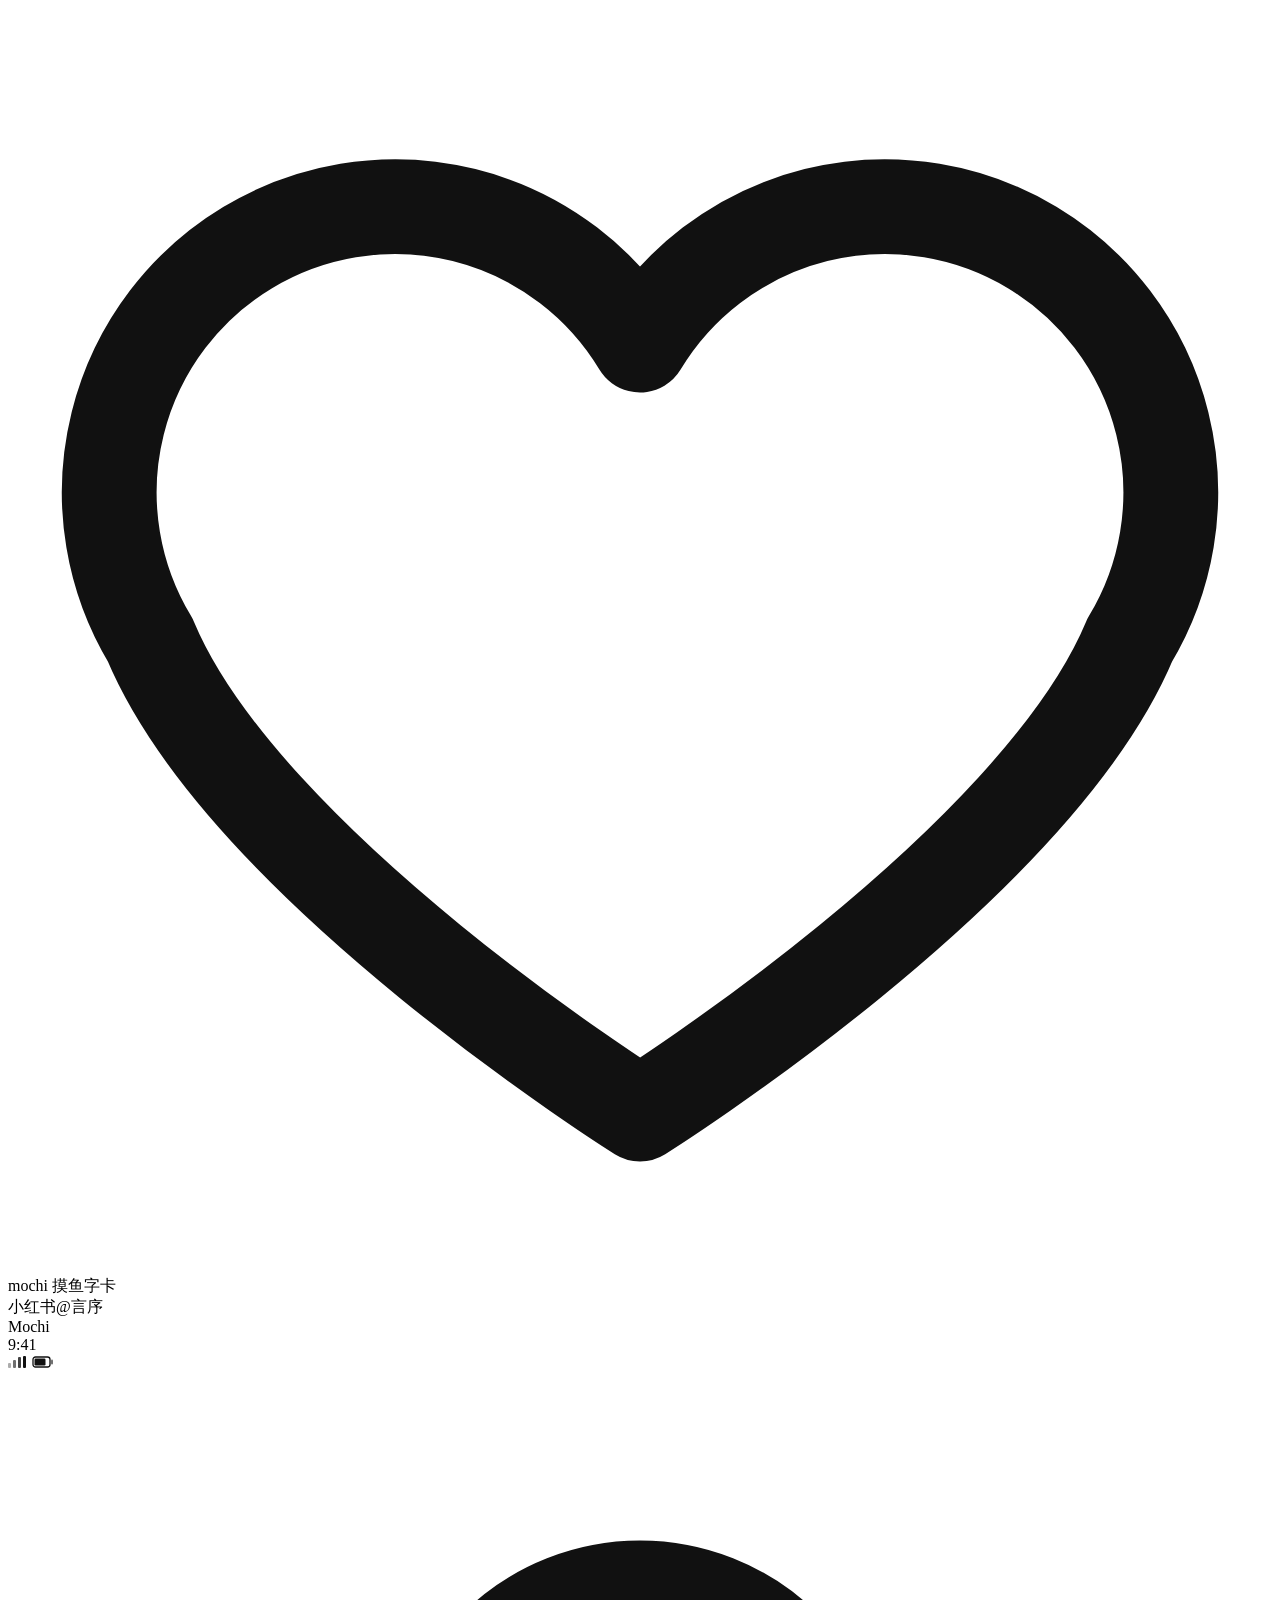
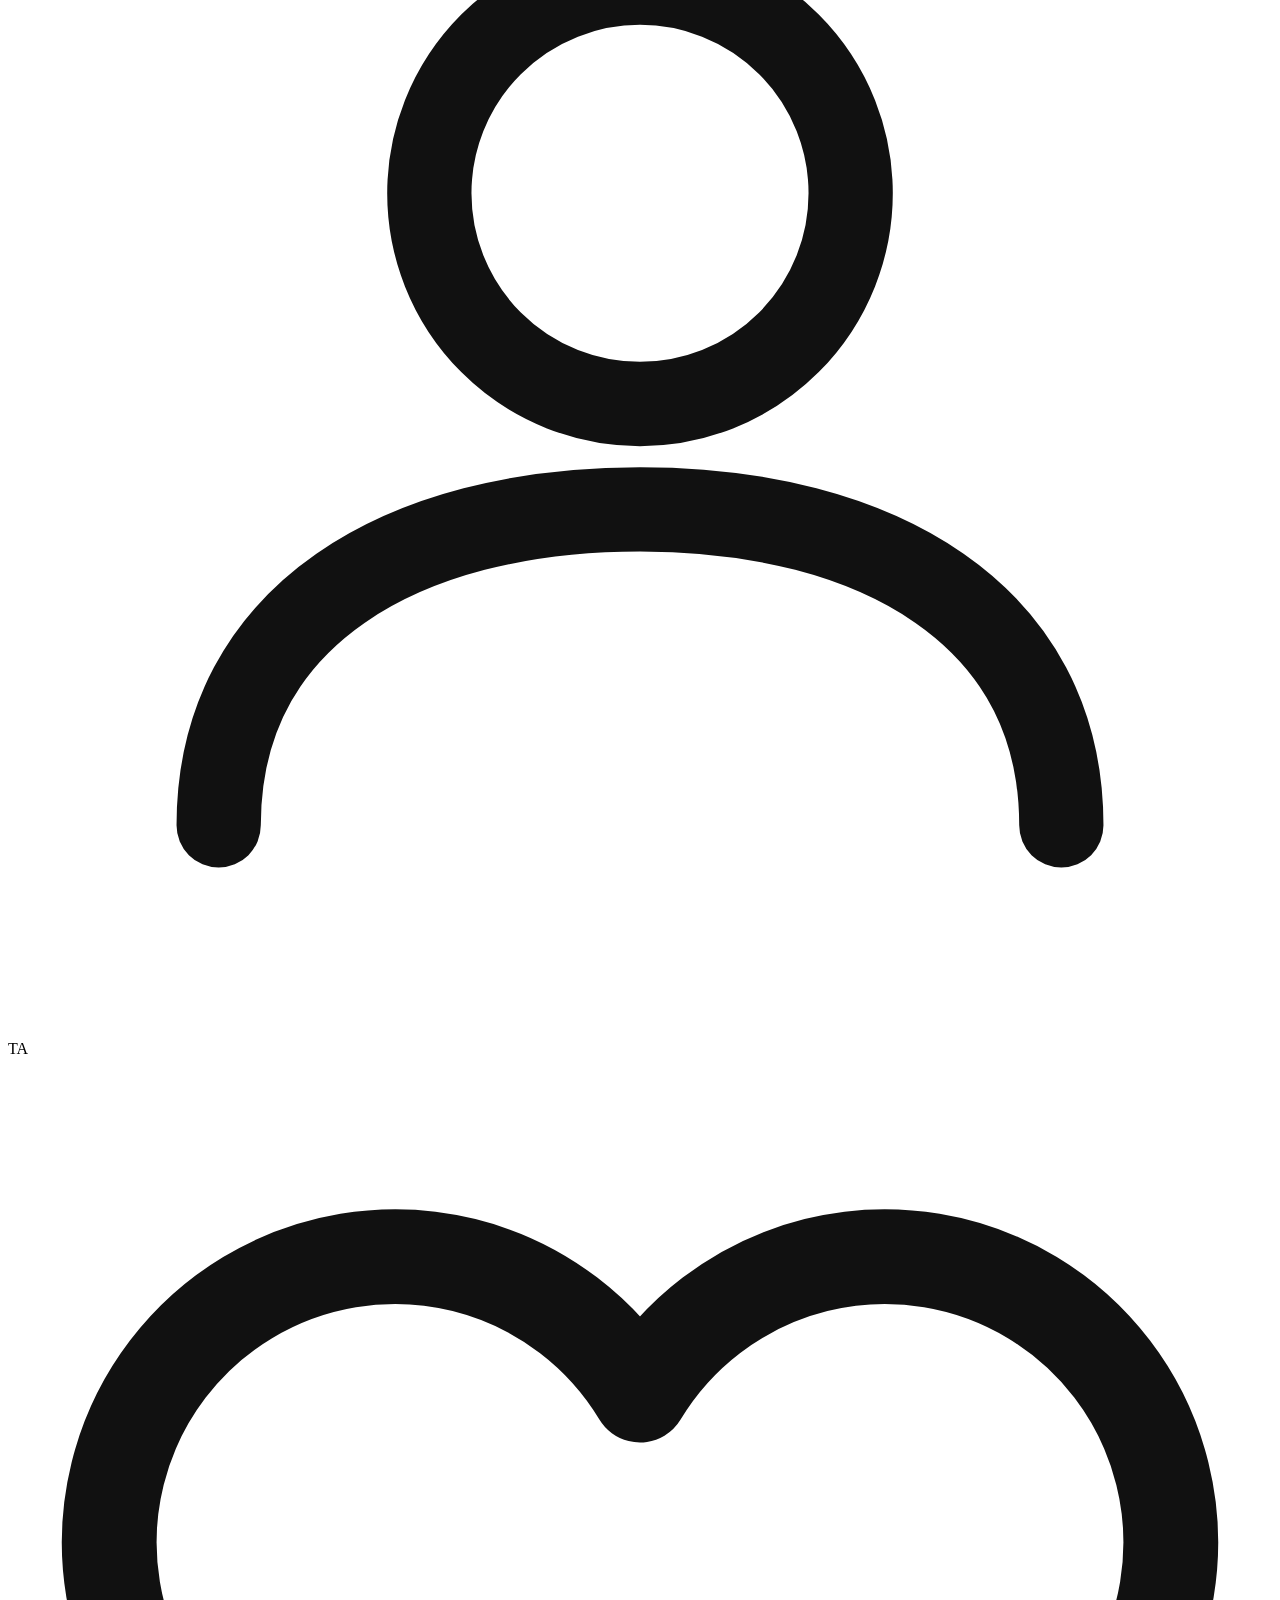
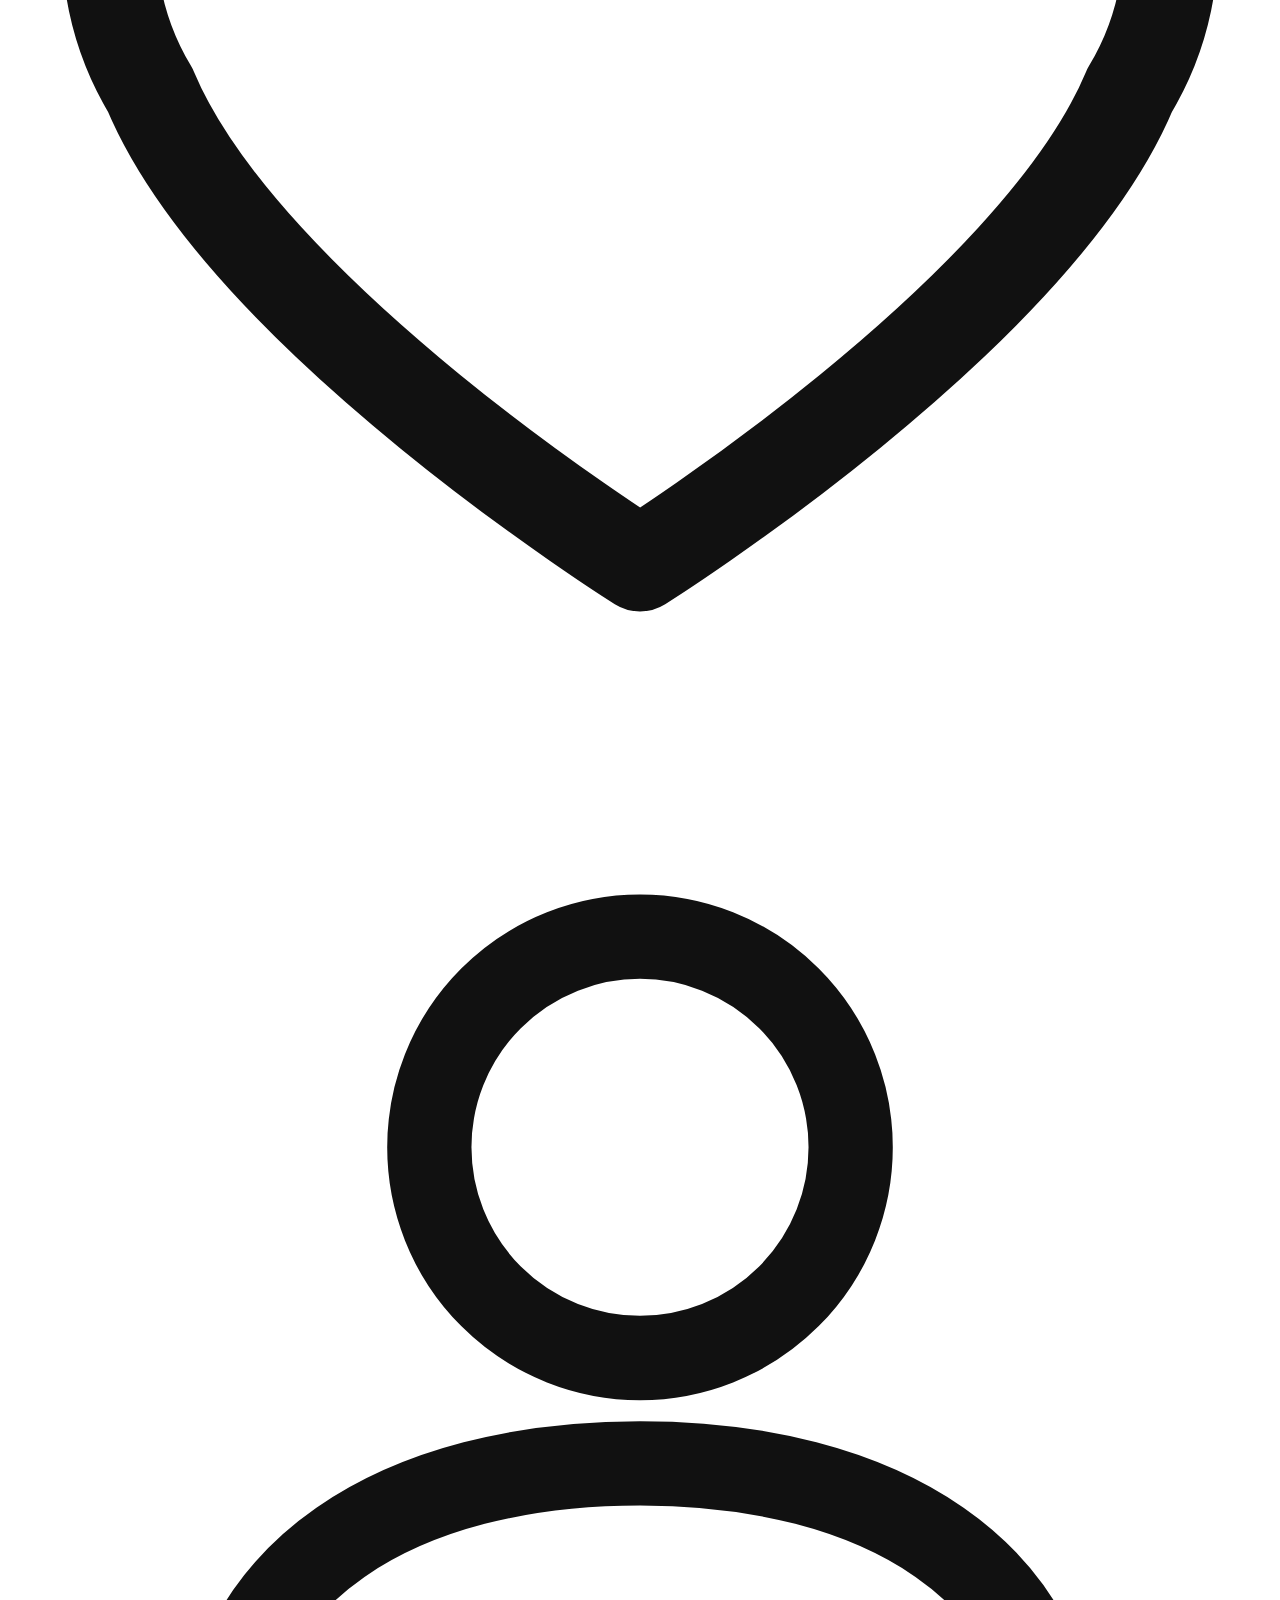
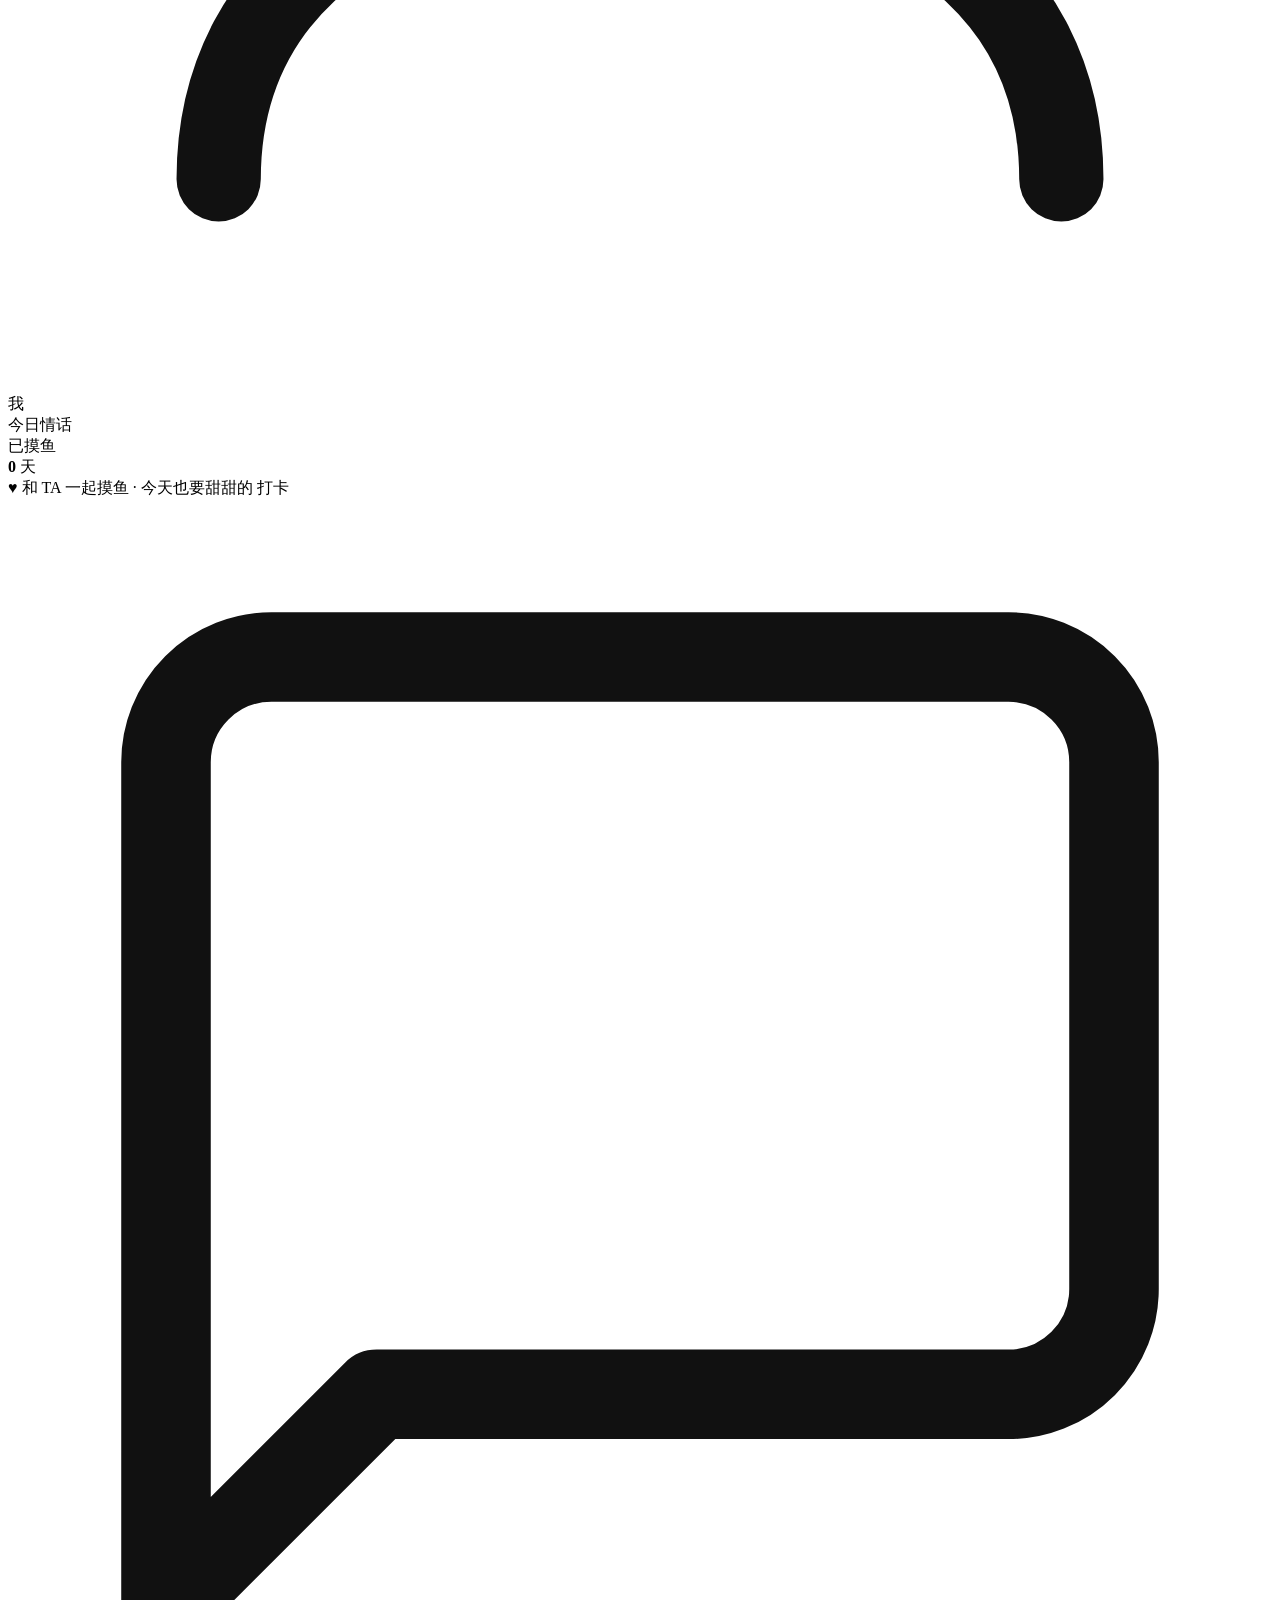
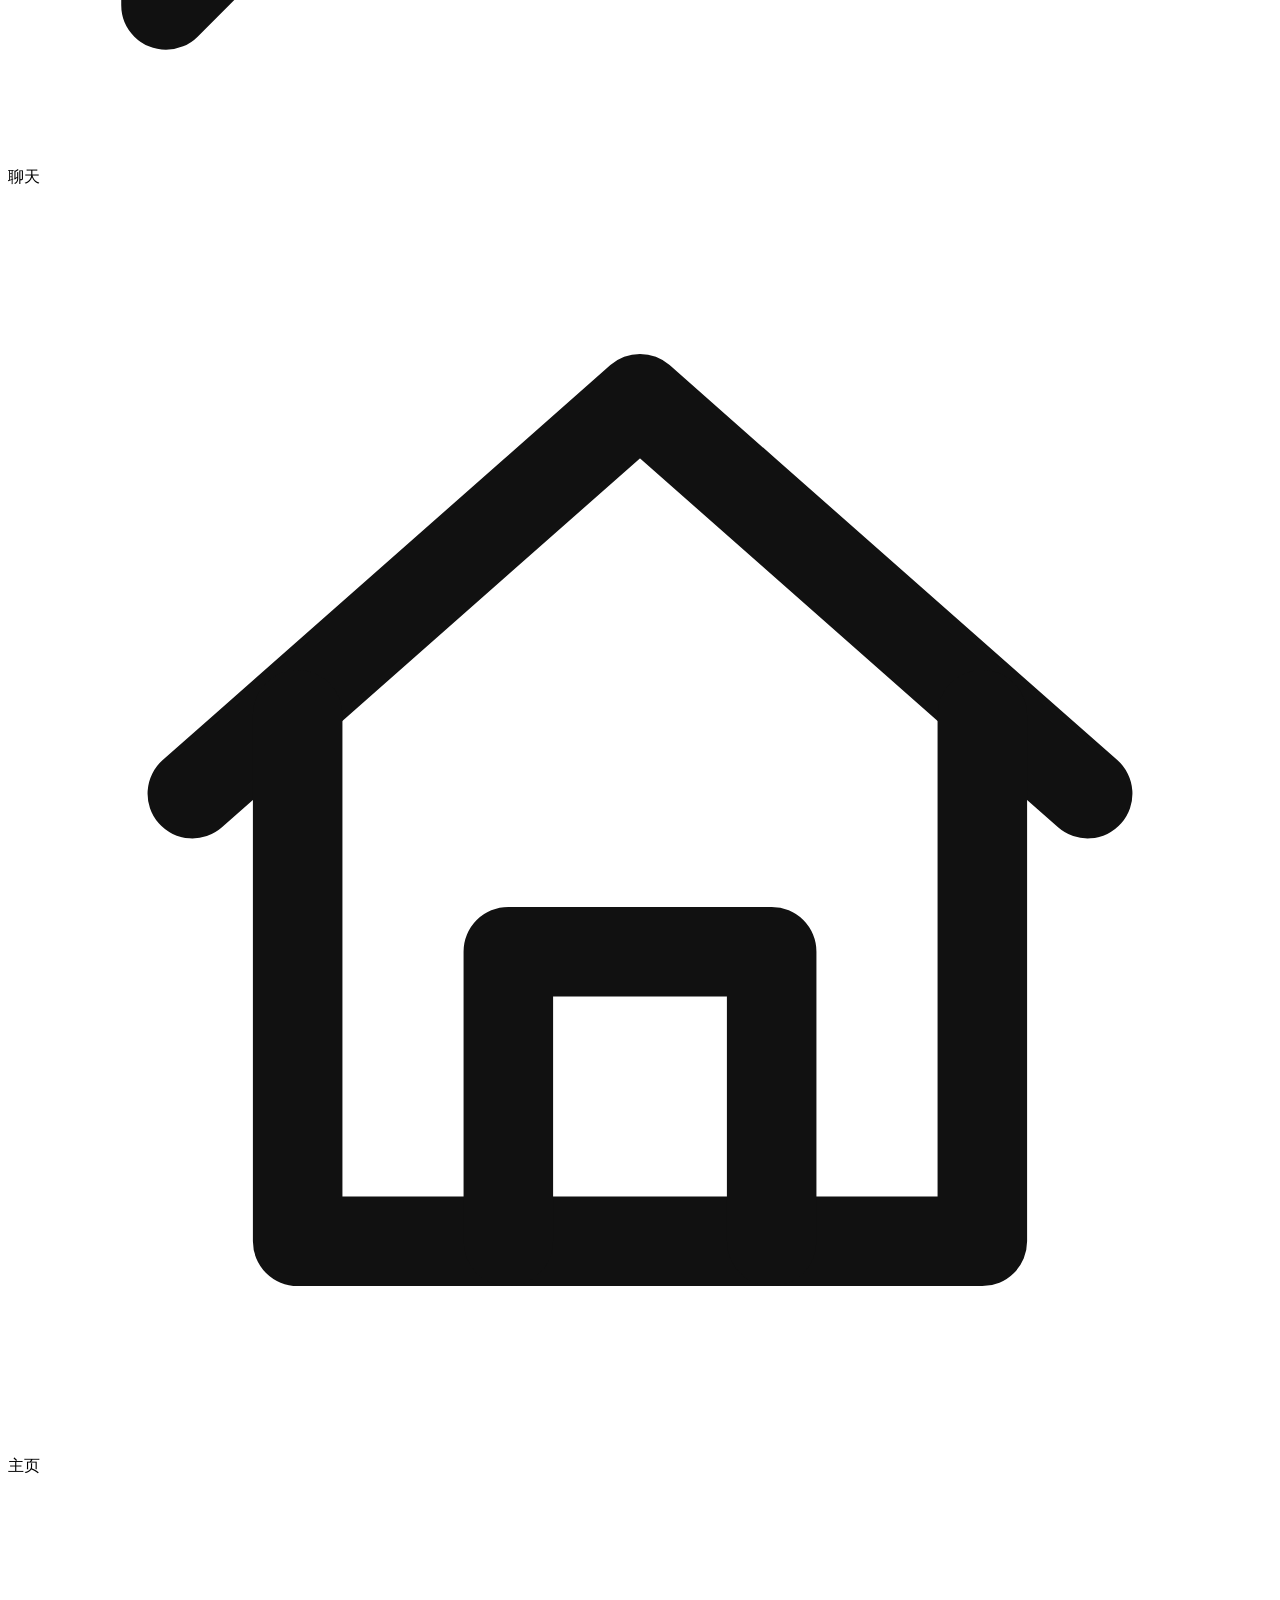
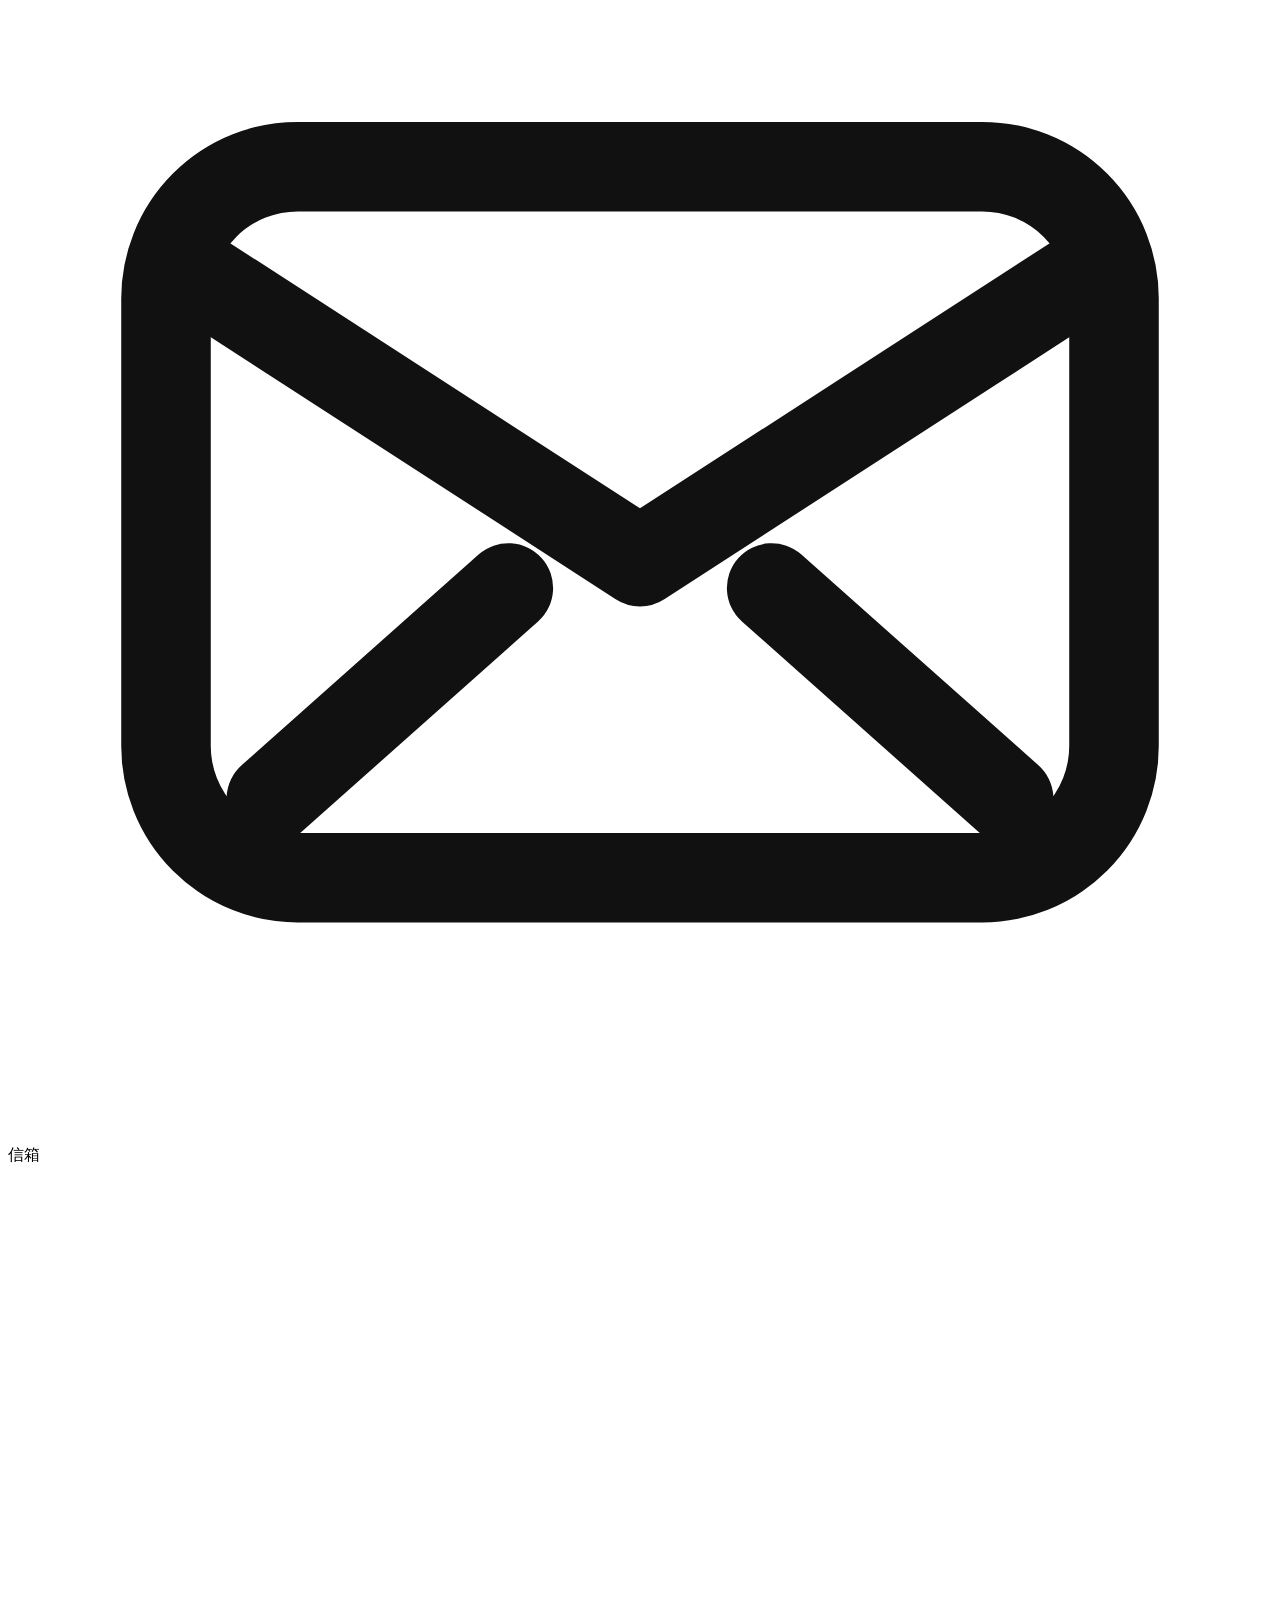
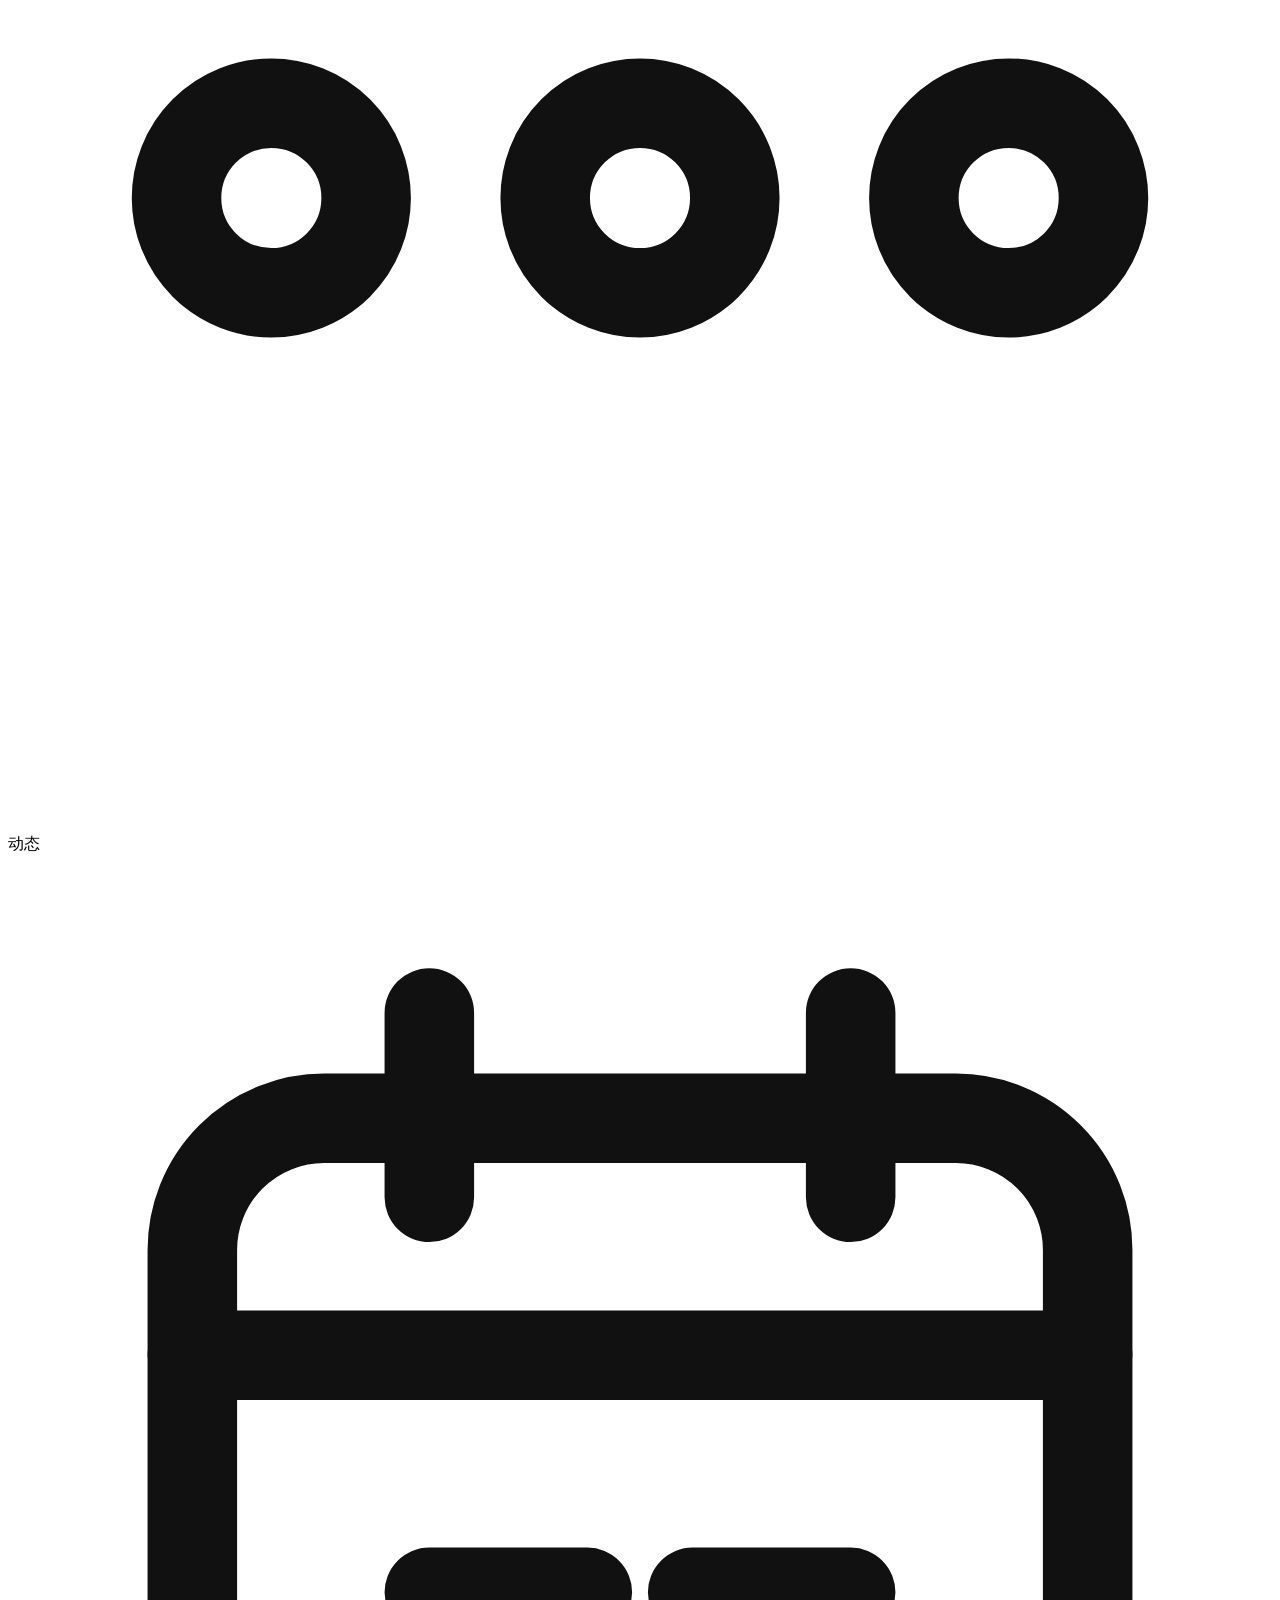
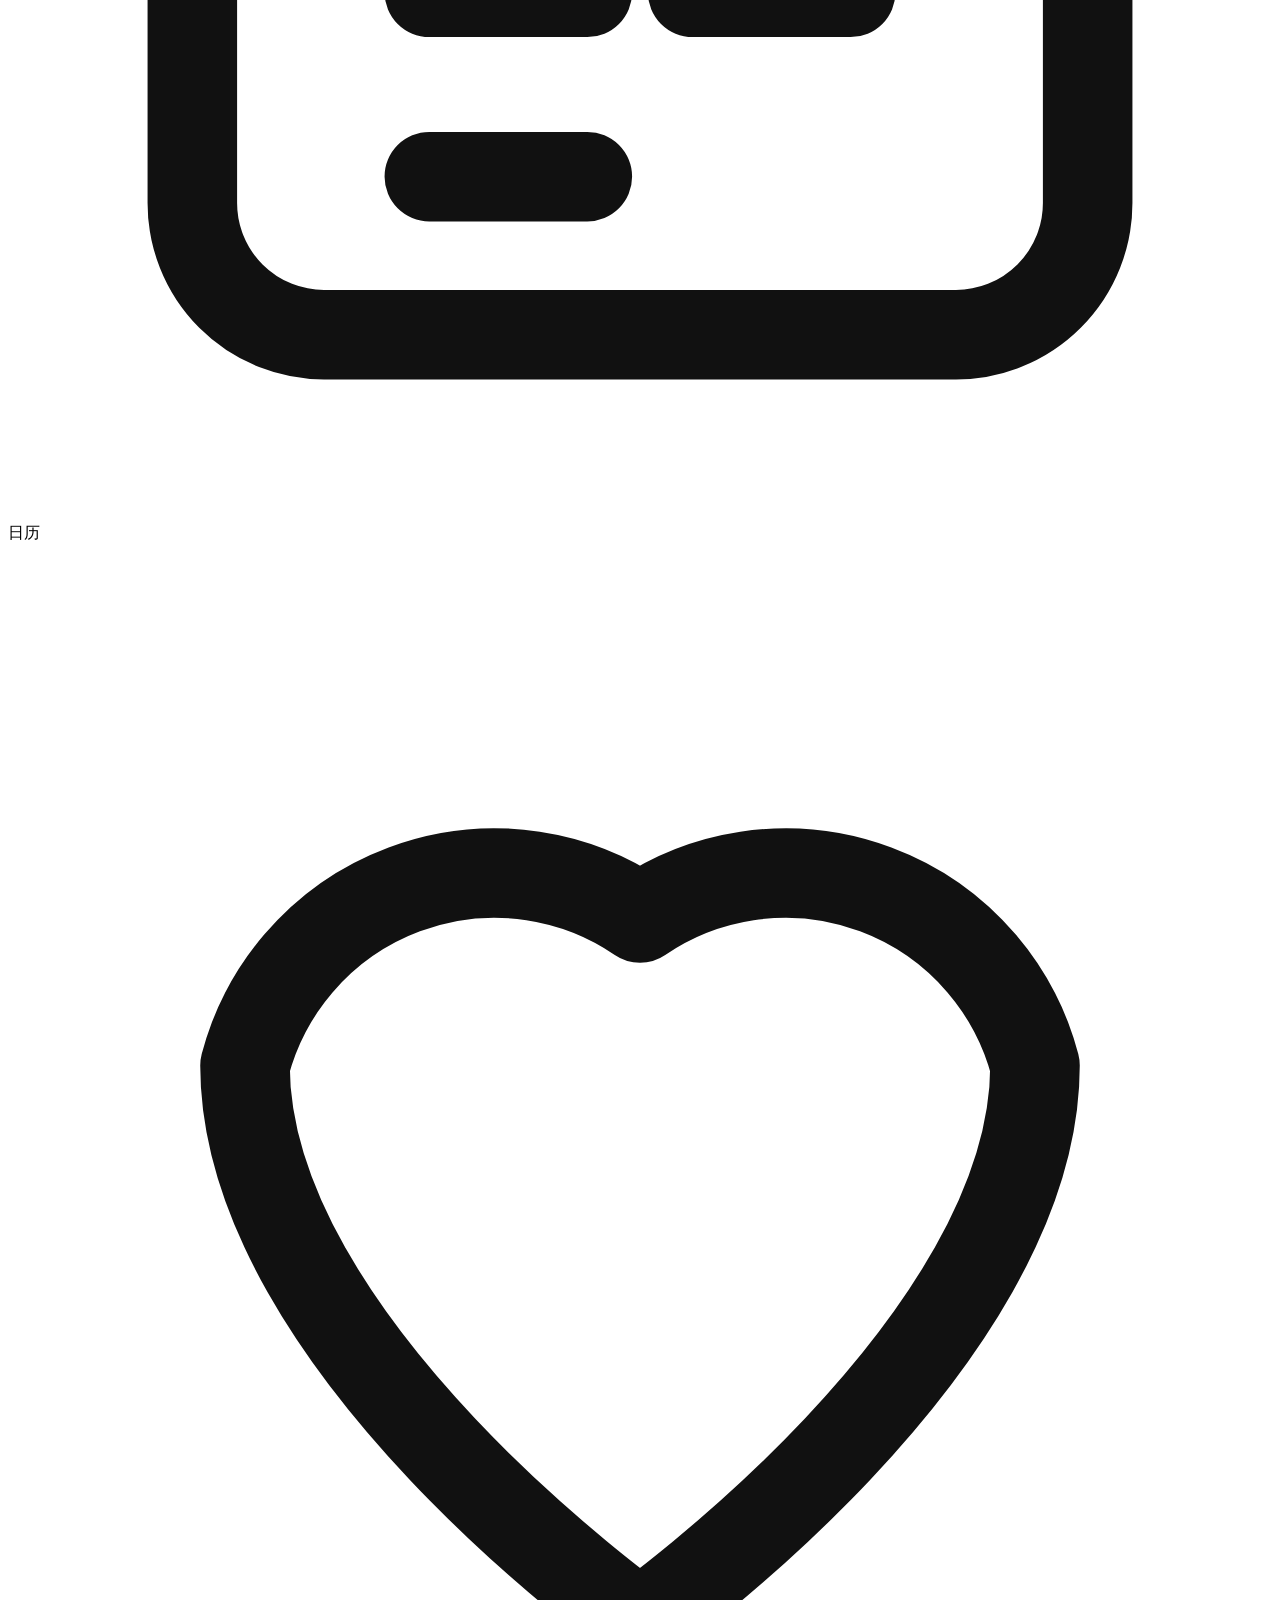
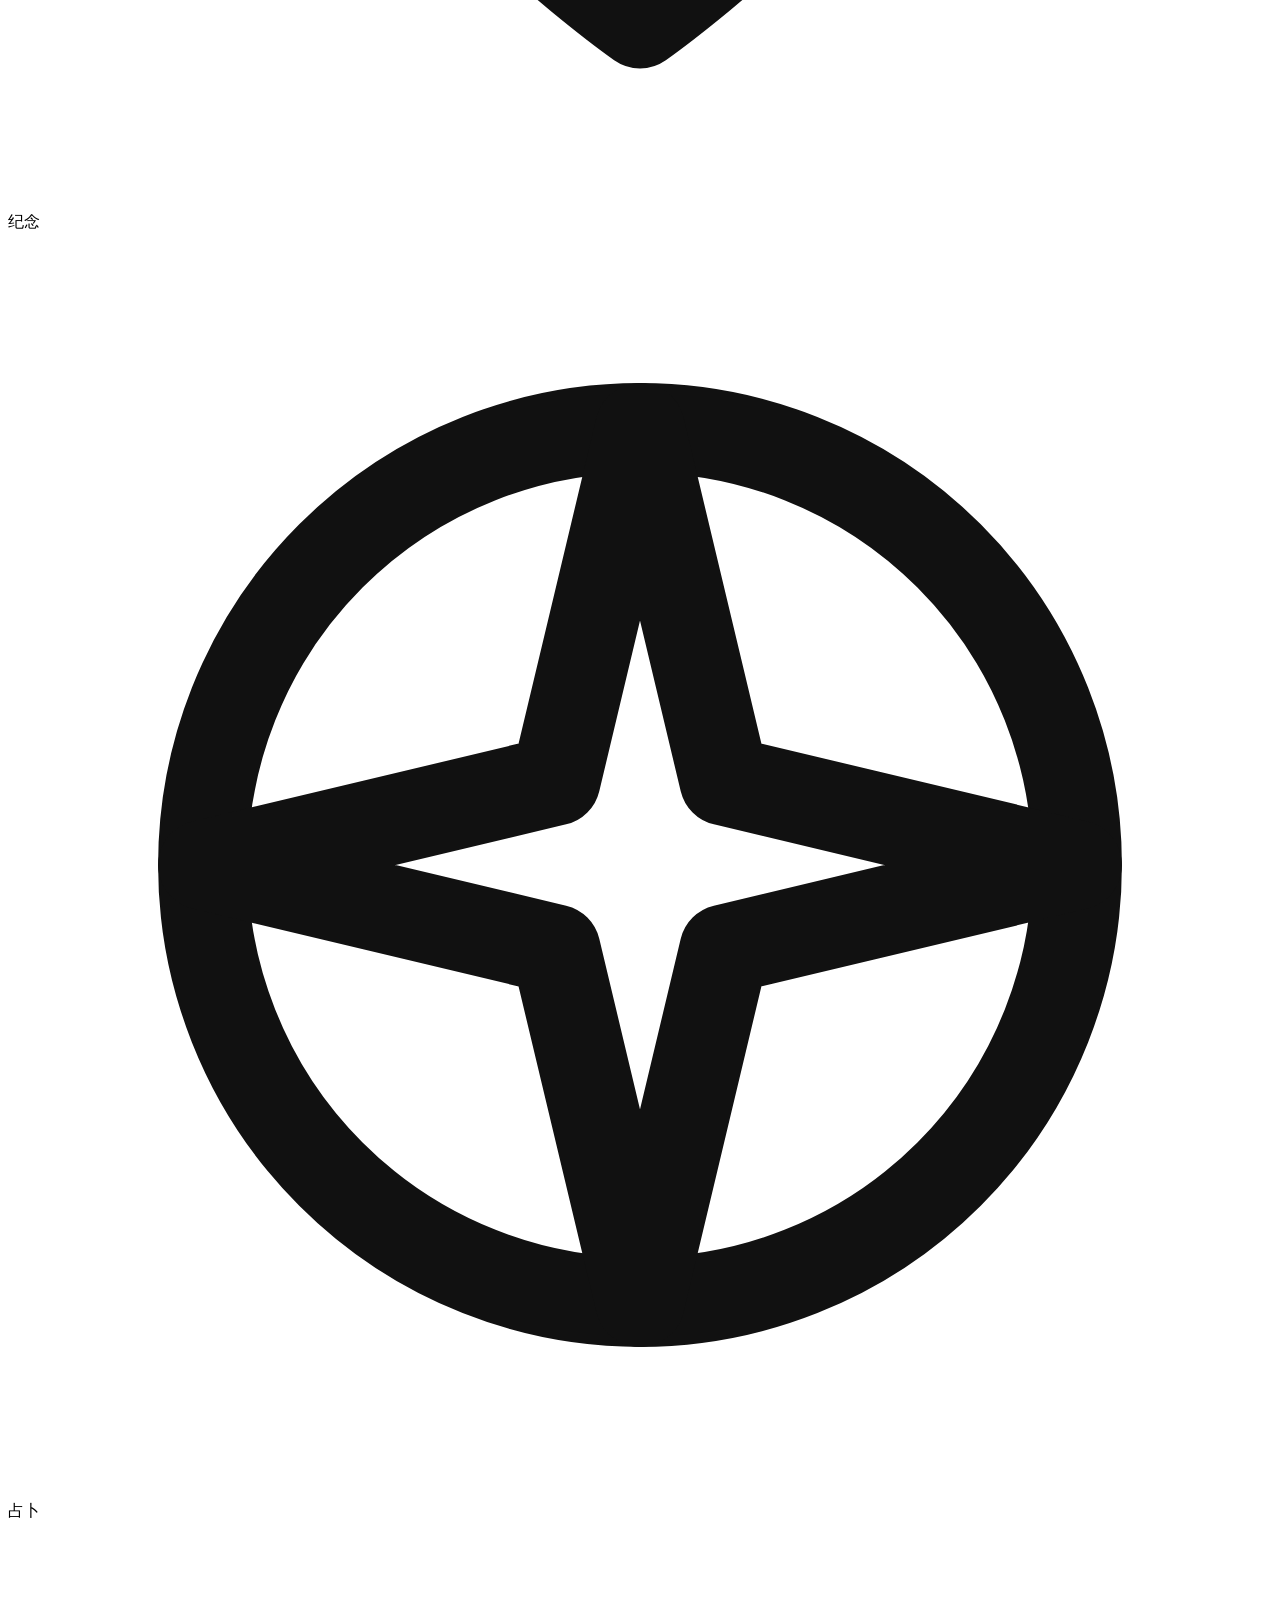
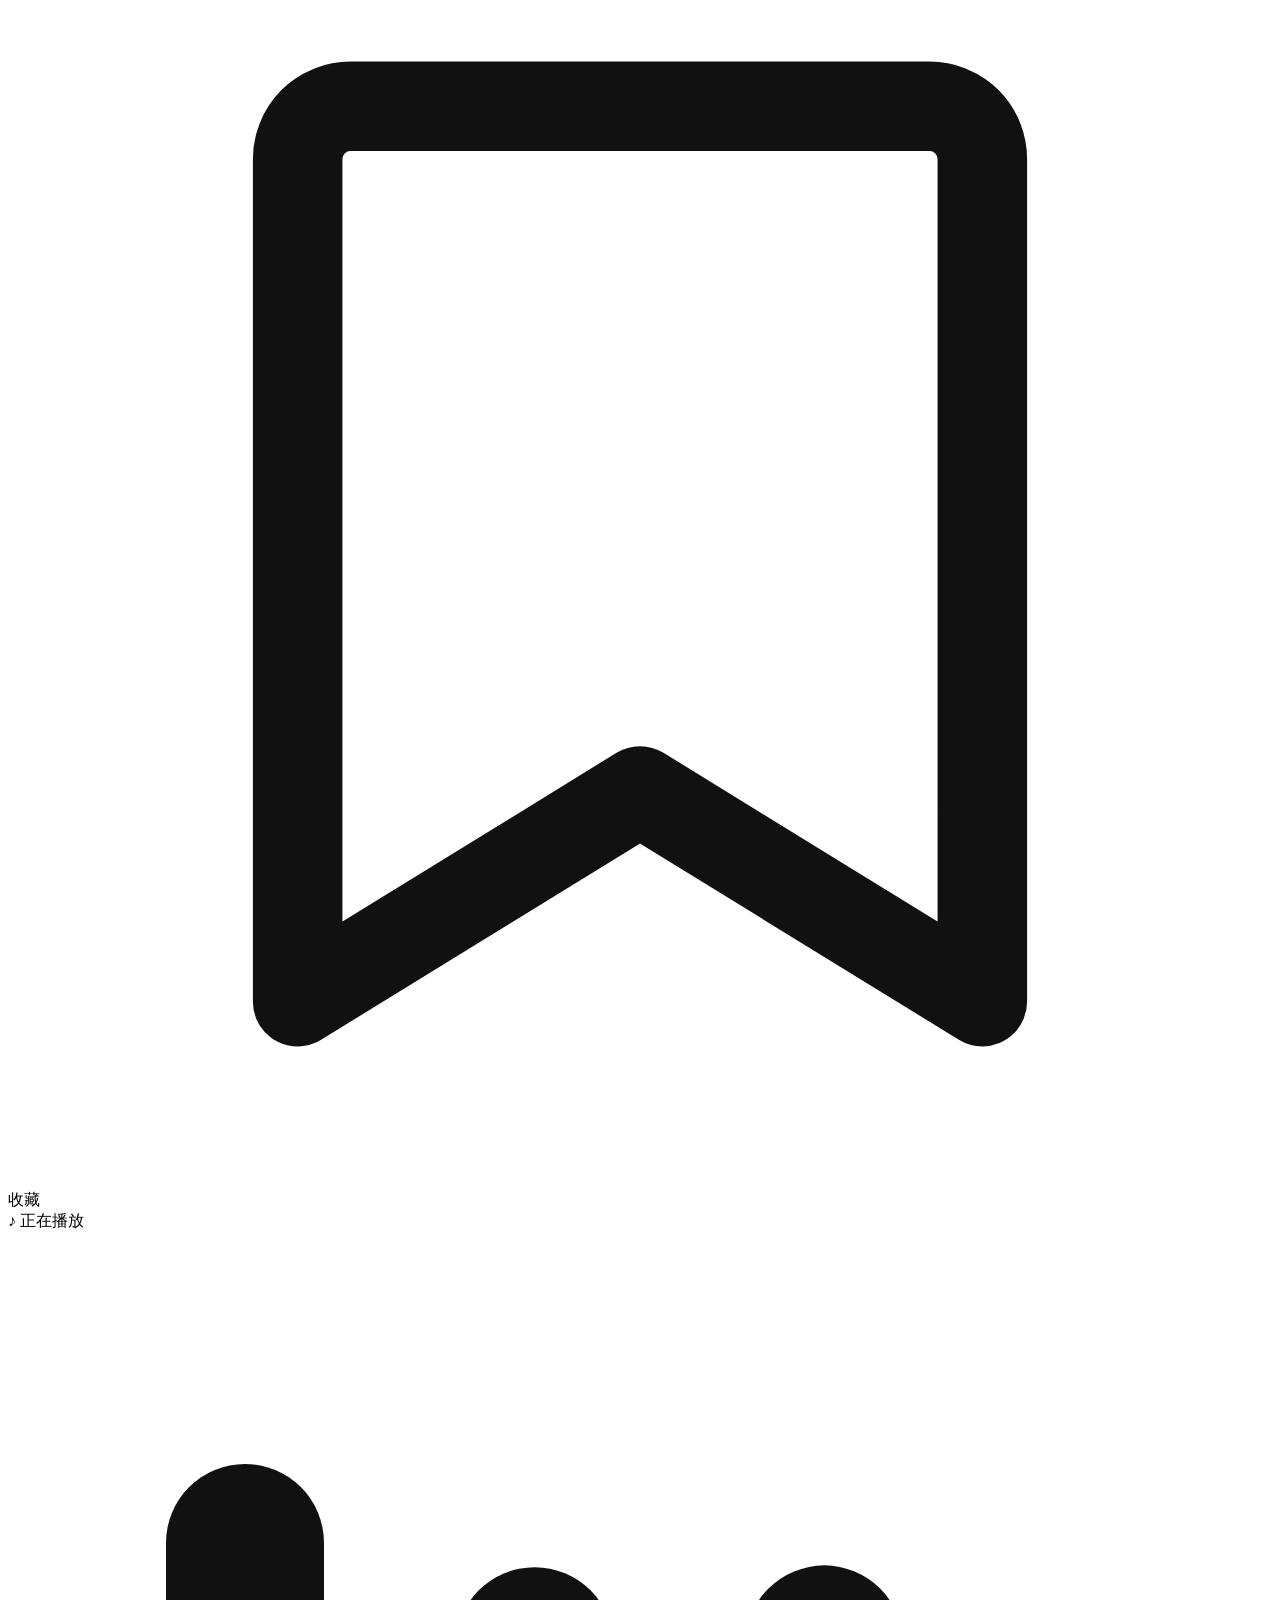
==== src/template.html @ bee13d2c "Add files via upload" ====
<!DOCTYPE html>
<html lang="zh-CN">
<head>
<meta charset="UTF-8">
<meta name="viewport" content="width=device-width, initial-scale=1.0">
<title>Mochi 字卡传讯</title>
<style>
/*__STYLES__*/
</style>
</head>
<body>
  <!-- 开屏加载动画 -->
  <div class="splash" id="splash">
    <div class="splash-box">
      <div class="splash-logo">
        <svg viewBox="0 0 24 24" fill="none" stroke="#111111" stroke-width="1.8" stroke-linecap="round" stroke-linejoin="round"><path d="M12 21s-7.5-4.7-9.3-9A5.3 5.3 0 0112 6.4a5.3 5.3 0 019.3 5.6c-1.8 4.3-9.3 9-9.3 9z"/></svg>
      </div>
      <div class="splash-title">mochi 摸鱼字卡</div>
      <div class="splash-dots"><i></i><i></i><i></i></div>
      <div class="splash-brand">小红书@言序</div>
    </div>
  </div>
  <div class="phone">
      <div class="statusbar">
        <span class="brand">Mochi</span>
        <div class="sb-right">
          <span id="clock">9:41</span>
          <div class="icons">
        <svg width="20" height="12" viewBox="0 0 20 12" fill="none">
          <rect x="0" y="7" width="3" height="5" rx="1" fill="rgba(17,17,17,.35)"/>
          <rect x="5" y="4" width="3" height="8" rx="1" fill="rgba(17,17,17,.6)"/>
          <rect x="10" y="1" width="3" height="11" rx="1" fill="rgba(17,17,17,.8)"/>
          <rect x="15" y="0" width="3" height="12" rx="1" fill="#111111"/>
        </svg>
        <svg width="22" height="12" viewBox="0 0 22 12" fill="none">
          <rect x="1" y="1" width="17" height="10" rx="2.5" stroke="#111111" stroke-width="1.3"/>
          <rect x="2.5" y="2.5" width="11" height="7" rx="1.2" fill="#111111"/>
          <rect x="19" y="3.5" width="2" height="5" rx="1" fill="rgba(17,17,17,.6)"/>
        </svg>
        </div>
        </div>
      </div>

    <!-- 手机桌面（两页：情侣空间 + 音乐播放器） -->
    <div class="page" id="page-phone">
      <div class="decor-bar" id="decor-bar" hidden>
        <span>装修模式 · 点击图标更换</span>
        <button class="decor-done" id="decor-done">完成</button>
      </div>
      <div class="desktop-pages" id="desktop-pages">
      <div class="page-slide">
      <div class="deco-widget" id="deco-widget">
        <div class="deco-avatars">
          <div class="deco-avatar" id="avatar-partner" title="设置「TA」的头像">
            <div class="ring"><svg viewBox="0 0 24 24" fill="none" stroke="#111111" stroke-width="1.6" stroke-linecap="round" stroke-linejoin="round"><circle cx="12" cy="8" r="4"/><path d="M4 20c0-4 3.5-6 8-6s8 2 8 6"/></svg></div>
            <span class="lbl" id="lbl-partner" title="点击修改昵称">TA</span>
          </div>
          <span class="deco-heart"><svg viewBox="0 0 24 24" fill="none" stroke="#111111" stroke-width="1.8" stroke-linecap="round" stroke-linejoin="round"><path d="M12 21s-7.5-4.7-9.3-9A5.3 5.3 0 0112 6.4a5.3 5.3 0 019.3 5.6c-1.8 4.3-9.3 9-9.3 9z"/></svg></span>
          <div class="deco-avatar" id="avatar-user" title="设置「我」的头像">
            <div class="ring"><svg viewBox="0 0 24 24" fill="none" stroke="#111111" stroke-width="1.6" stroke-linecap="round" stroke-linejoin="round"><circle cx="12" cy="8" r="4"/><path d="M4 20c0-4 3.5-6 8-6s8 2 8 6"/></svg></div>
            <span class="lbl" id="lbl-user" title="点击修改昵称">我</span>
          </div>
        </div>
        <div class="deco-love"><span id="love-days"></span><span id="love-date"></span></div>
      </div>

      <div class="mini-row">
            <div class="mini-card glass">
              <div class="mc-top">今日情话</div>
              <div class="mc-b" id="love-quote"></div>
            </div>
            <div class="mini-card glass">
              <div class="mc-top">已摸鱼</div>
              <div class="mc-b"><b id="fish-days">0</b> 天</div>
            </div>
          </div>

          <div class="checkin glass">
            <span class="ck-heart">♥</span>
            <span class="ck-txt">和 TA 一起摸鱼 · 今天也要甜甜的</span>
            <span class="ck-btn">打卡</span>
          </div>

      <!-- 桌面功能（直接显示） -->
      <div class="app-grid">
        <div class="app" data-app="chat">
          <div class="app-ico"><svg viewBox="0 0 24 24" fill="none" stroke="#111111" stroke-width="1.7" stroke-linecap="round" stroke-linejoin="round"><path d="M21 15a2 2 0 01-2 2H7l-4 4V5a2 2 0 012-2h14a2 2 0 012 2z"/></svg></div>
          <div class="app-name">聊天</div>
        </div>
        <div class="app" data-app="home">
          <div class="app-ico"><svg viewBox="0 0 24 24" fill="none" stroke="#111111" stroke-width="1.7" stroke-linecap="round" stroke-linejoin="round"><path d="M3.5 11.5L12 4l8.5 7.5"/><path d="M5.5 10v10h13V10"/><path d="M9.5 20v-5.5h5V20"/></svg></div>
          <div class="app-name">主页</div>
        </div>
        <div class="app" data-app="mail">
          <div class="app-ico"><svg viewBox="0 0 24 24" fill="none" stroke="#111111" stroke-width="1.7" stroke-linecap="round" stroke-linejoin="round"><rect x="3" y="5.5" width="18" height="13.5" rx="2.5"/><path d="M3.5 7.5L12 13l8.5-5.5"/><path d="M5 17.5l4.5-4M19 17.5l-4.5-4"/></svg></div>
          <div class="app-name">信箱</div>
        </div>
        <div class="app" data-app="feed">
              <div class="app-ico"><svg viewBox="0 0 24 24" fill="none" stroke="#111111" stroke-width="1.7" stroke-linecap="round" stroke-linejoin="round"><circle cx="5" cy="12" r="1.8"/><circle cx="12" cy="12" r="1.8"/><circle cx="19" cy="12" r="1.8"/></svg></div>
          <div class="app-name">动态</div>
        </div>
        <div class="app" data-app="calendar">
          <div class="app-ico"><svg viewBox="0 0 24 24" fill="none" stroke="#111111" stroke-width="1.7" stroke-linecap="round" stroke-linejoin="round"><rect x="3.5" y="5" width="17" height="15.5" rx="2.5"/><path d="M3.5 9.5h17M8 3v3.5M16 3v3.5"/><path d="M8 14h3M13 14h3M8 17.5h3"/></svg></div>
          <div class="app-name">日历</div>
        </div>
        <div class="app" data-app="memory">
          <div class="app-ico"><svg viewBox="0 0 24 24" fill="none" stroke="#111111" stroke-width="1.7" stroke-linecap="round" stroke-linejoin="round"><path d="M12 20.5S4.5 15.2 4.5 9.9A4.9 4.9 0 0112 7.1a4.9 4.9 0 017.5 2.8c0 5.3-7.5 10.6-7.5 10.6z"/></svg></div>
          <div class="app-name">纪念</div>
        </div>
        <div class="app" data-app="divination">
          <div class="app-ico"><svg viewBox="0 0 24 24" fill="none" stroke="#111111" stroke-width="1.7" stroke-linecap="round" stroke-linejoin="round"><circle cx="12" cy="12" r="8.3"/><path d="M12 3.7l1.6 6.7 6.7 1.6-6.7 1.6L12 20.3l-1.6-6.7L3.7 12l6.7-1.6z"/></svg></div>
          <div class="app-name">占卜</div>
        </div>
        <div class="app" data-app="note">
          <div class="app-ico"><svg viewBox="0 0 24 24" fill="none" stroke="#111111" stroke-width="1.7" stroke-linecap="round" stroke-linejoin="round"><path d="M6.5 3.5h11a1 1 0 011 1v16l-6.5-4-6.5 4v-16a1 1 0 011-1z"/></svg></div>
          <div class="app-name">收藏</div>
        </div>
      </div>
      </div><!-- /page-slide 第一页 -->

      <!-- 第二页：音乐播放器 -->
      <div class="page-slide second">
        <div class="music-widget glass" id="music-widget">
          <audio id="m-audio" preload="metadata"></audio>
          <div class="mw-head">
            <span class="mw-tag">♪ 正在播放</span>
            <svg class="mw-bars" id="mw-bars" viewBox="0 0 24 24" fill="#111111"><rect x="3" y="10" width="3" height="8" rx="1.5"><animate attributeName="height" values="8;16;8" dur="1s" repeatCount="indefinite"/><animate attributeName="y" values="10;2;10" dur="1s" repeatCount="indefinite"/></rect><rect x="8.5" y="6" width="3" height="14" rx="1.5"><animate attributeName="height" values="14;8;14" dur="1.1s" repeatCount="indefinite"/><animate attributeName="y" values="6;10;6" dur="1.1s" repeatCount="indefinite"/></rect><rect x="14" y="9" width="3" height="10" rx="1.5"><animate attributeName="height" values="10;18;10" dur="0.9s" repeatCount="indefinite"/><animate attributeName="y" values="9;1;9" dur="0.9s" repeatCount="indefinite"/></rect><rect x="19.5" y="7" width="3" height="12" rx="1.5"><animate attributeName="height" values="12;7;12" dur="1.3s" repeatCount="indefinite"/><animate attributeName="y" values="7;12;7" dur="1.3s" repeatCount="indefinite"/></rect></svg>
          </div>

          <div class="mw-main">
            <div class="mw-cover" id="mw-cover">
              <div class="mw-vinyl" id="mw-vinyl"></div>
            </div>
            <div class="mw-info">
              <div class="mw-song" id="mw-song">Moonlit Dream</div>
              <div class="mw-artist" id="mw-artist">DLSS · shell（月光梦）</div>
              <div class="mw-progress" id="mw-progress">
                <div class="mw-bar" id="mw-bar"><div class="mw-fill" id="mw-fill"></div><span class="mw-knob" id="mw-knob"></span></div>
                <div class="mw-times"><span id="mw-cur">0:00</span><span id="mw-dur">2:13</span></div>
              </div>
            </div>
          </div>

          <div class="mw-controls">
            <button class="mw-btn" id="mw-prev" title="上一首">
              <svg viewBox="0 0 24 24" fill="none" stroke="currentColor" stroke-width="2" stroke-linecap="round" stroke-linejoin="round"><path d="M19 20L9 12l10-8z"/><path d="M5 19V5"/></svg>
            </button>
            <button class="mw-play" id="mw-play" title="播放/暂停">
              <svg id="mw-play-ico" viewBox="0 0 24 24" fill="#fff"><path d="M8 5.5v13l11-6.5z"/></svg>
            </button>
            <button class="mw-btn" id="mw-next" title="下一首">
              <svg viewBox="0 0 24 24" fill="none" stroke="currentColor" stroke-width="2" stroke-linecap="round" stroke-linejoin="round"><path d="M5 4l10 8-10 8z"/><path d="M19 5v14"/></svg>
            </button>
            <button class="mw-heart" id="mw-heart" title="收藏">
              <svg viewBox="0 0 24 24" fill="none" stroke="currentColor" stroke-width="1.8" stroke-linecap="round" stroke-linejoin="round"><path d="M12 20.5S4.5 15.2 4.5 9.9A4.9 4.9 0 0112 7.1a4.9 4.9 0 017.5 2.8c0 5.3-7.5 10.6-7.5 10.6z"/></svg>
            </button>
          </div>
        </div>

        <!-- 第二页功能：音乐 / 聊天统计 / 小互动 -->
        <div class="app-grid p2-grid">
          <div class="app" data-app="music">
            <div class="app-ico"><svg viewBox="0 0 24 24" fill="none" stroke="#111111" stroke-width="1.7" stroke-linecap="round" stroke-linejoin="round"><path d="M9 18V5l12-2v13"/><circle cx="6" cy="18" r="3"/><circle cx="18" cy="16" r="3"/></svg></div>
            <div class="app-name">音乐</div>
          </div>
          <div class="app" data-app="stats">
            <div class="app-ico"><svg viewBox="0 0 24 24" fill="none" stroke="#111111" stroke-width="1.7" stroke-linecap="round" stroke-linejoin="round"><path d="M3 3v18h18"/><path d="M8 17v-6M13 17V7M18 17v-9"/></svg></div>
            <div class="app-name">聊天统计</div>
          </div>
          <div class="app" data-app="interact">
            <div class="app-ico"><svg viewBox="0 0 24 24" fill="none" stroke="#111111" stroke-width="1.7" stroke-linecap="round" stroke-linejoin="round"><path d="M12 3l2.4 5 5.6.8-4 4 .9 5.6-4.9-2.6-4.9 2.6.9-5.6-4-4 5.6-.8z"/></svg></div>
            <div class="app-name">提问记录</div>
          </div>
          <div class="app" data-app="checkin">
            <div class="app-ico"><svg viewBox="0 0 24 24" fill="none" stroke="#111111" stroke-width="1.7" stroke-linecap="round" stroke-linejoin="round"><circle cx="12" cy="12" r="9"/><path d="M12 7v5l3 3"/><path d="M4 4l2 2M20 4l-2 2"/></svg></div>
            <div class="app-name">查岗</div>
          </div>
        </div>
      </div><!-- /page-slide 第二页 -->
      </div><!-- /desktop-pages -->

      <!-- 分页指示器 -->
      <div class="dots" id="desktop-dots">
        <span class="dot active"></span>
        <span class="dot"></span>
      </div>
    </div>

        <!-- 聊天字卡库页（字卡库列表） -->
    <div class="page" id="page-chatcard" hidden>
      <div class="chat-title">字卡库</div>
      <div class="chat-item glass" id="li-custom-cards">
        <div class="av"><svg viewBox="0 0 24 24" fill="none" stroke="#111111" stroke-width="1.8" stroke-linecap="round" stroke-linejoin="round"><path d="M4 19.5A2.5 2.5 0 016.5 17H20"/><path d="M6.5 2H20v20H6.5A2.5 2.5 0 014 19.5v-15A2.5 2.5 0 016.5 2z"/></svg></div>
        <div class="ci"><div class="n">自定义聊天字卡</div><div class="m" id="cc-sub-count">共收录 0 张字卡</div></div>
        <div class="t" id="cc-list-count">0</div>
      </div>
      <div class="chat-item glass" id="li-checkin-cards">
        <div class="av"><svg viewBox="0 0 24 24" fill="none" stroke="#111111" stroke-width="1.8" stroke-linecap="round" stroke-linejoin="round"><circle cx="12" cy="12" r="9"/><path d="M12 7v5l3 3"/><path d="M12 3a9 9 0 000 18"/></svg></div>
        <div class="ci"><div class="n">查岗日常字卡</div><div class="m">TA 的日常 · 地点/做的事/说的话</div></div>
        <div class="t" id="cc-checkin-count">30</div>
      </div>
      <div class="chat-item glass" id="li-default-cards">
        <div class="av"><svg viewBox="0 0 24 24" fill="none" stroke="#111111" stroke-width="1.8" stroke-linecap="round" stroke-linejoin="round"><path d="M12 3l2.7 5.5 6.1.9-4.4 4.3 1 6.1-5.4-2.9-5.4 2.9 1-6.1L3.2 9.4l6.1-.9z"/></svg></div>
        <div class="ci"><div class="n">聊天默认字卡</div><div class="m">日常默认回复字卡</div></div>
        <div class="t">3260</div>
      </div>
      <div class="chat-item glass" id="li-mood-cards">
        <div class="av"><svg viewBox="0 0 24 24" fill="none" stroke="#111111" stroke-width="1.8" stroke-linecap="round" stroke-linejoin="round"><path d="M12 21s-7.5-4.7-9.3-9A5.3 5.3 0 0112 6.4 5.3 5.3 0 0121.3 12c-1.8 4.3-9.3 9-9.3 9z"/></svg></div>
        <div class="ci"><div class="n">聊天情绪字卡</div><div class="m">按情绪分类的字卡</div></div>
        <div class="t">209</div>
      </div>
<div class="chat-item glass" id="li-reply-cards">
  <div class="av"><svg viewBox="0 0 24 24" fill="none" stroke="#111111" stroke-width="1.8" stroke-linecap="round" stroke-linejoin="round"><path d="M21 11.5a8.38 8.38 0 01-.9 3.8 8.5 8.5 0 01-7.6 4.7 8.38 8.38 0 01-3.8-.9L3 21l1.9-5.7a8.38 8.38 0 01-.9-3.8 8.5 8.5 0 014.7-7.6 8.38 8.38 0 013.8-.9h.5a8.48 8.48 0 018 8v.5z"/></svg></div>
  <div class="ci"><div class="n">聊天回应字卡</div><div class="m">逻辑连接词字卡</div></div>
  <div class="t">102</div>
</div>
<div class="chat-item glass" id="li-ta-ask">
  <div class="av"><svg viewBox="0 0 24 24" fill="none" stroke="#111111" stroke-width="1.8" stroke-linecap="round" stroke-linejoin="round"><circle cx="12" cy="12" r="10"/><path d="M9.09 9a3 3 0 015.83 1c0 2-3 3-3 3"/><line x1="12" y1="17" x2="12.01" y2="17"/></svg></div>
  <div class="ci"><div class="n">TA的询问</div><div class="m">开放式提问 · 按题库向你提问</div></div>
  <div class="t">3</div>
</div>
<div class="chat-item glass" id="li-ta-choose">
  <div class="av"><svg viewBox="0 0 24 24" fill="none" stroke="#111111" stroke-width="1.8" stroke-linecap="round" stroke-linejoin="round"><polygon points="12 2 15.09 8.26 22 9.27 17 14.14 18.18 21.02 12 17.77 5.82 21.02 7 14.14 2 9.27 8.91 8.26 12 2"/></svg></div>
  <div class="ci"><div class="n">TA的小问题</div><div class="m">选择题轻互动 · 选完 TA 再回应</div></div>
  <div class="t">18</div>
</div>
<div class="chat-item glass" id="li-ta-curious">
  <div class="av"><svg viewBox="0 0 24 24" fill="none" stroke="#111111" stroke-width="1.8" stroke-linecap="round" stroke-linejoin="round"><circle cx="12" cy="12" r="9"/><path d="M12 3a9 9 0 000 18"/><circle cx="12" cy="12" r="2"/></svg></div>
  <div class="ci"><div class="n">Ta的好奇</div><div class="m">开放式提问 · 回答后 TA 记住你</div></div>
  <div class="t">26</div>
</div>
<div class="chat-item glass" id="li-ta-roast">
  <div class="av"><svg viewBox="0 0 24 24" fill="none" stroke="#111111" stroke-width="1.8" stroke-linecap="round" stroke-linejoin="round"><path d="M12 3l1.8 5.4 5.7.3-4.4 3.6 1.5 5.5-4.6-3.3-4.6 3.3 1.5-5.5-4.4-3.6 5.7-.3z"/></svg></div>
  <div class="ci"><div class="n">Ta的吐槽</div><div class="m">突然吐槽你一句 · 情侣式调侃</div></div>
  <div class="t">46</div>
</div>
</div>

<!-- TA的询问管理页 -->
<div class="page" id="page-ta-ask" hidden>
  <div class="chat-head">
    <span class="ch-back" id="ta-ask-back">
      <svg viewBox="0 0 24 24" fill="none" stroke="#111111" stroke-width="2" stroke-linecap="round" stroke-linejoin="round"><path d="M15 18l-6-6 6-6"/></svg>
    </span>
    <span class="ch-name">TA的询问</span>
  </div>
  <div class="gs-scroll">
    <button class="div-draw" id="ta-ask-now">
      <svg viewBox="0 0 24 24" fill="none" stroke="currentColor" stroke-width="1.8" stroke-linecap="round" stroke-linejoin="round"><path d="M21 11.5a8.38 8.38 0 01-.9 3.8 8.5 8.5 0 01-7.6 4.7 8.38 8.38 0 01-3.8-.9L3 21l1.9-5.7a8.38 8.38 0 01-.9-3.8 8.5 8.5 0 014.7-7.6 8.38 8.38 0 013.8-.9h.5a8.48 8.48 0 018 8v.5z"/></svg>
      让TA现在问一次
    </button>
    <div id="ta-ask-cats"></div>
  </div>
</div>

<!-- TA的小问题（选择题管理页，独立页面） -->
<div class="page" id="page-ta-choose" hidden>
  <div class="chat-head">
    <span class="ch-back" id="tc-choose-back">
      <svg viewBox="0 0 24 24" fill="none" stroke="#111111" stroke-width="2" stroke-linecap="round" stroke-linejoin="round"><path d="M15 18l-6-6 6-6"/></svg>
    </span>
    <span class="ch-name">TA的小问题</span>
  </div>
  <div class="gs-scroll">
    <button class="div-draw" id="tc-now">
      <svg viewBox="0 0 24 24" fill="none" stroke="currentColor" stroke-width="1.8" stroke-linecap="round" stroke-linejoin="round"><path d="M12 2l2.4 5 5.6.8-4 4 .9 5.6-4.9-2.6-4.9 2.6.9-5.6-4-4 5.6-.8z"/></svg>
      让TA现在问一次
    </button>
    <div class="set-group glass">
      <div class="gs-row"><span>TA 偶尔递选择题</span><label class="toggle"><input type="checkbox" id="tc-enable"><span class="tk"></span></label></div>
      <div class="gs-row"><span>触发概率</span><input type="range" id="tc-prob" min="1" max="100" step="1" class="tc-range"><span class="tc-prob-val" id="tc-prob-val">15%</span></div>
    </div>
    <div class="set-group glass">
      <div class="cal-card-title" style="padding:14px 14px 0">➕ 添加问题</div>
      <div class="tc-addform">
        <select id="tc-new-cat" class="tc-input">
          <option value="daily">日常</option>
          <option value="like">喜好</option>
          <option value="fun">趣味</option>
          <option value="rel">关系</option>
          <option value="hypo">假设</option>
          <option value="star">摸鱼</option>
          <option value="world">两个世界</option>
        </select>
        <input id="tc-new-text" class="tc-input" type="text" placeholder="问题内容…">
        <input id="tc-new-opts" class="tc-input" type="text" placeholder="选项用 | 分隔，可写「选项~回应」，如：睡觉~嗯，听你的。">
        <button class="ta-add-btn" style="width:100%" id="tc-new-add">添加</button>
      </div>
    </div>
    <div class="set-group glass">
      <div class="cal-card-title" style="padding:14px 14px 0">📚 字卡题库 <span style="font-size:11px;color:var(--muted);font-weight:400">（可停用/删除）</span></div>
      <div id="tc-cats" style="padding:8px 14px 14px"></div>
    </div>
    <div class="set-group glass" style="display:flex;gap:8px;padding:10px">
      <button class="cc-tool" id="tc-favs">⭐ 收藏（0）</button>
    </div>
  </div>
</div>

<!-- Ta的好奇（开放式提问管理页，独立页面） -->
<div class="page" id="page-ta-curious" hidden>
  <div class="chat-head">
    <span class="ch-back" id="tc-curious-back">
      <svg viewBox="0 0 24 24" fill="none" stroke="#111111" stroke-width="2" stroke-linecap="round" stroke-linejoin="round"><path d="M15 18l-6-6 6-6"/></svg>
    </span>
    <span class="ch-name">Ta的好奇</span>
  </div>
  <div class="gs-scroll">
    <button class="div-draw" id="tcu-now">
      <svg viewBox="0 0 24 24" fill="none" stroke="currentColor" stroke-width="1.8" stroke-linecap="round" stroke-linejoin="round"><circle cx="12" cy="12" r="9"/><path d="M12 3a9 9 0 000 18"/><circle cx="12" cy="12" r="2"/></svg>
      让TA现在好奇一次
    </button>
    <div class="set-group glass">
      <div class="gs-row"><span>TA 偶尔对你好奇</span><label class="toggle"><input type="checkbox" id="tcu-enable"><span class="tk"></span></label></div>
      <div class="gs-row"><span>触发概率</span><input type="range" id="tcu-prob" min="1" max="100" step="1" class="tc-range"><span class="tc-prob-val" id="tcu-prob-val">15%</span></div>
      <div class="gs-row"><span>回答后 TA 偶尔追问</span><label class="toggle"><input type="checkbox" id="tcu-followup"><span class="tk"></span></label></div>
    </div>
    <div class="set-group glass">
      <div class="cal-card-title" style="padding:14px 14px 0">➕ 添加问题</div>
      <div class="tc-addform">
        <select id="tcu-new-cat" class="tc-input">
          <option value="you">关于你</option>
          <option value="mood">情绪</option>
          <option value="daily">日常</option>
          <option value="past">过去</option>
          <option value="like">喜好</option>
          <option value="think">想法</option>
          <option value="us">你和TA</option>
          <option value="world">两个世界</option>
        </select>
        <input id="tcu-new-text" class="tc-input" type="text" placeholder="问题内容（开放式）…">
        <input id="tcu-new-quick" class="tc-input" type="text" placeholder="快捷回复，用 | 分隔（可选），如：看动画|出去玩">
        <input id="tcu-new-replies" class="tc-input" type="text" placeholder="TA 的回应，用 | 分隔（可选，至少1条）">
        <input id="tcu-new-followup" class="tc-input" type="text" placeholder="TA 偶尔的自然追问（可选）">
        <button class="ta-add-btn" style="width:100%" id="tcu-new-add">添加</button>
      </div>
    </div>
    <div class="set-group glass">
      <div class="cal-card-title" style="padding:14px 14px 0">📚 字卡题库 <span style="font-size:11px;color:var(--muted);font-weight:400">（可停用/删除，答过的题不重复问）</span></div>
      <div id="tcu-cats" style="padding:8px 14px 14px"></div>
    </div>
    <div class="set-group glass">
      <div class="cal-card-title" style="padding:14px 14px 0">💞 已了解 <span id="tcu-known-count" style="font-size:11px;color:var(--muted);font-weight:400"></span></div>
      <div id="tcu-known" style="padding:8px 14px 4px"></div>
      <button class="mem-add" id="tcu-clear-known">清空已了解</button>
    </div>
  </div>
</div>

<!-- Ta的吐槽（吐槽字卡管理页，独立页面） -->
<div class="page" id="page-ta-roast" hidden>
  <div class="chat-head">
    <span class="ch-back" id="tc-roast-back">
      <svg viewBox="0 0 24 24" fill="none" stroke="#111111" stroke-width="2" stroke-linecap="round" stroke-linejoin="round"><path d="M15 18l-6-6 6-6"/></svg>
    </span>
    <span class="ch-name">Ta的吐槽</span>
  </div>
  <div class="gs-scroll">
    <button class="div-draw" id="tr-now">
      <svg viewBox="0 0 24 24" fill="none" stroke="currentColor" stroke-width="1.8" stroke-linecap="round" stroke-linejoin="round"><path d="M12 3l1.8 5.4 5.7.3-4.4 3.6 1.5 5.5-4.6-3.3-4.6 3.3 1.5-5.5-4.4-3.6 5.7-.3z"/></svg>
      让TA现在吐槽一次
    </button>
    <div class="set-group glass">
      <div class="gs-row"><span>TA 偶尔吐槽你一句</span><label class="toggle"><input type="checkbox" id="tr-enable"><span class="tk"></span></label></div>
      <div class="gs-row"><span>触发概率</span><input type="range" id="tr-prob" min="1" max="100" step="1" class="tc-range"><span class="tc-prob-val" id="tr-prob-val">30%</span></div>
    </div>
    <div class="set-group glass">
      <div class="cal-card-title" style="padding:14px 14px 0">➕ 添加吐槽字卡</div>
      <div class="tc-addform">
        <select id="tr-new-cat" class="tc-input">
          <option value="light">轻微调侃</option>
          <option value="familiar">熟悉感</option>
          <option value="sweet">情侣式调侃</option>
          <option value="mild">轻微嫌弃</option>
          <option value="serious">严肃吐槽</option>
          <option value="world">两个世界</option>
        </select>
        <input id="tr-new-text" class="tc-input" type="text" placeholder="吐槽内容…">
        <input id="tr-new-match" class="tc-input" type="text" placeholder="触发关键词，用 | 分隔（可选），如：熬夜|没睡">
        <button class="ta-add-btn" style="width:100%" id="tr-new-add">添加</button>
      </div>
    </div>
    <div class="set-group glass">
      <div class="cal-card-title" style="padding:14px 14px 0">📚 字卡题库 <span style="font-size:11px;color:var(--muted);font-weight:400">（可停用/删除，带触发词的优先）</span></div>
      <div id="tr-cats" style="padding:8px 14px 14px"></div>
    </div>
  </div>
</div>

<!-- 查岗日常字卡（TA 的日常，自定义字卡库） -->
<div class="page" id="page-checkin-cards" hidden>
  <div class="chat-head">
    <span class="ch-back" id="checkin-cards-back">
      <svg viewBox="0 0 24 24" fill="none" stroke="#111111" stroke-width="2" stroke-linecap="round" stroke-linejoin="round"><path d="M15 18l-6-6 6-6"/></svg>
    </span>
    <span class="ch-name">查岗日常字卡</span>
  </div>
  <div class="gs-scroll">
    <div class="fav-tabs">
      <button class="fav-tab sel" data-cktab="place">📍 地点</button>
      <button class="fav-tab" data-cktab="action">✨ 在做什么</button>
      <button class="fav-tab" data-cktab="msg">💬 说的话</button>
    </div>
    <div class="set-group glass">
      <div class="cal-card-title" style="padding:14px 14px 0">批量输入字卡</div>
      <div class="tc-addform">
        <textarea id="cck-batch" class="tc-input" rows="6" placeholder="每行一个，如：&#10;在家&#10;在公司&#10;在咖啡店"></textarea>
        <button class="ta-add-btn" style="width:100%" id="cck-batch-add">添加到当前分类</button>
      </div>
    </div>
    <div class="set-group glass">
      <div class="cal-card-title" style="padding:14px 14px 0" id="cck-list-title">📍 地点</div>
      <div id="cck-list" style="padding:8px 14px 14px"></div>
    </div>
    <div class="cal-card-title" style="padding:0 2px">查岗时 TA 会随机从这三组字卡里各抽一条展示</div>
  </div>
</div>

<!-- 通用回答弹层（Ta的好奇 / Ta的吐槽 共用） -->
<div class="qa-mask" id="qa-mask" hidden>
  <div class="qa-panel">
    <div class="mg-head"><span id="qa-title">回答</span><button class="mg-close" id="qa-mask-close">✕</button></div>
    <div class="qa-body" id="qa-body"></div>
  </div>
</div>

    <!-- 自定义聊天字卡（分类浏览，独立页面） -->
    <div class="page" id="page-custom-cards" hidden>
      <div class="chat-head">
        <span class="ch-back" id="cc-back">
          <svg viewBox="0 0 24 24" fill="none" stroke="#111111" stroke-width="2" stroke-linecap="round" stroke-linejoin="round"><path d="M15 18l-6-6 6-6"/></svg>
        </span>
        <span class="ch-name">自定义聊天字卡</span>
      </div>
      <div class="card-tabs" id="cc-tabs">
        <button class="cc-tab sel" data-type="text"><svg viewBox="0 0 24 24" fill="none" stroke="currentColor" stroke-width="1.8" stroke-linecap="round" stroke-linejoin="round"><path d="M4 6h16M4 12h16M4 18h10"/></svg>主字卡</button>
        <button class="cc-tab" data-type="kaomoji"><svg viewBox="0 0 24 24" fill="none" stroke="currentColor" stroke-width="1.8" stroke-linecap="round" stroke-linejoin="round"><path d="M3 12a9 9 0 1018 0 9 9 0 00-18 0z"/><path d="M8.5 9.5l.01.01M15.5 9.5l.01.01"/><path d="M8.5 15a4.5 4.5 0 007 0"/></svg>颜文字</button>
        <button class="cc-tab" data-type="emoji"><svg viewBox="0 0 24 24" fill="none" stroke="currentColor" stroke-width="1.8" stroke-linecap="round" stroke-linejoin="round"><circle cx="12" cy="12" r="9"/><path d="M8 14s1.5 2 4 2 4-2 4-2"/><path d="M9 9.5l.01.01M15 9.5l.01.01"/></svg>emoji</button>
        <button class="cc-tab" data-type="sticker"><svg viewBox="0 0 24 24" fill="none" stroke="currentColor" stroke-width="1.8" stroke-linecap="round" stroke-linejoin="round"><path d="M21 12a9 9 0 11-9-9c1 0 2 .3 2.8.9l5.3 5.3c.6.8.9 1.8.9 2.8z"/><path d="M14.5 3.5L20.5 9.5"/><path d="M8.5 10.5h.01M13.5 12h.01"/><path d="M8 15.5a3.5 3.5 0 005 0"/></svg>表情包</button>
        <button class="cc-tab" data-type="image"><svg viewBox="0 0 24 24" fill="none" stroke="currentColor" stroke-width="1.8" stroke-linecap="round" stroke-linejoin="round"><rect x="3" y="3" width="18" height="18" rx="3"/><circle cx="9" cy="9" r="2"/><path d="M21 15l-5-5-9 9"/></svg>图片</button>
        <button class="cc-tab" data-type="poke"><svg viewBox="0 0 24 24" fill="none" stroke="currentColor" stroke-width="1.8" stroke-linecap="round" stroke-linejoin="round"><circle cx="12" cy="12" r="9"/><path d="M12 3a9 9 0 000 18"/><circle cx="12" cy="12" r="2"/></svg>拍一拍</button>
        <button class="cc-tab" data-type="voice"><svg viewBox="0 0 24 24" fill="none" stroke="currentColor" stroke-width="1.8" stroke-linecap="round" stroke-linejoin="round"><rect x="9" y="3" width="6" height="11" rx="3"/><path d="M5 11a7 7 0 0014 0M12 18v3"/></svg>语音</button>
      </div>
      <div class="cc-toolbar">
        <button class="cc-tool" id="cc-new-group"><svg viewBox="0 0 24 24" fill="none" stroke="currentColor" stroke-width="1.8" stroke-linecap="round" stroke-linejoin="round"><path d="M12 8a4 4 0 100 8 4 4 0 000-8z"/><path d="M19 12a7 7 0 00-.1-1.2l2-1.6-2-3.4-2.3 1a7 7 0 00-2-1.2L14.2 3h-4l-.4 2.6a7 7 0 00-2 1.2l-2.3-1-2 3.4 2 1.6A7 7 0 005 12c0 .4 0 .8.1 1.2l-2 1.6 2 3.4 2.3-1a7 7 0 002 1.2l.4 2.6h4l.4-2.6a7 7 0 002-1.2l2.3 1 2-3.4-2-1.6c.1-.4.1-.8.1-1.2z"/></svg>管理分组</button>
        <button class="cc-tool" id="cc-import"><svg viewBox="0 0 24 24" fill="none" stroke="currentColor" stroke-width="2" stroke-linecap="round" stroke-linejoin="round"><path d="M21 15v4a2 2 0 01-2 2H5a2 2 0 01-2-2v-4"/><path d="M7 10l5 5 5-5"/><path d="M12 15V3"/></svg>批量导入</button>
      </div>
      <div class="cc-toolbar">
        <button class="cc-tool" id="cc-manage-cards"><svg viewBox="0 0 24 24" fill="none" stroke="currentColor" stroke-width="1.8" stroke-linecap="round" stroke-linejoin="round"><rect x="3" y="3" width="18" height="18" rx="4"/><path d="M8 12.5l2.5 2.5L16 9.5"/></svg>管理字卡</button>
        <button class="cc-tool" id="cc-export"><svg viewBox="0 0 24 24" fill="none" stroke="currentColor" stroke-width="2" stroke-linecap="round" stroke-linejoin="round"><path d="M21 15v4a2 2 0 01-2 2H5a2 2 0 01-2-2v-4"/><path d="M7 10l5-5 5 5"/><path d="M12 5v12"/></svg>导出数据</button>
        <button class="cc-tool" id="cc-import-data"><svg viewBox="0 0 24 24" fill="none" stroke="currentColor" stroke-width="2" stroke-linecap="round" stroke-linejoin="round"><path d="M21 15v4a2 2 0 01-2 2H5a2 2 0 01-2-2v-4"/><path d="M7 10l5 5 5-5"/><path d="M12 5v12"/></svg>导入数据</button>
      </div>
      <div class="cc-groups-bar" id="cc-groups-bar">
        <span class="cc-g-chip sel" data-g="">全部</span>
      </div>
      <div class="card-search glass">
        <svg viewBox="0 0 24 24" fill="none" stroke="currentColor" stroke-width="1.8" stroke-linecap="round" stroke-linejoin="round"><circle cx="11" cy="11" r="7"/><path d="M21 21l-4.3-4.3"/></svg>
        <span class="ph">搜索字卡</span>
      </div>
      <div class="card-list" id="cc-list">
        <!-- 字卡由 JS 按分类渲染 -->
      </div>
    </div>

<!-- 设置页 -->
    <div class="page" id="page-setting" hidden>
      <div class="set-title">设置</div>
      <div class="set-group glass">
        <div class="set-row" id="row-appearance">
          <div class="ico"><svg viewBox="0 0 24 24" fill="none" stroke="#111111" stroke-width="1.8" stroke-linecap="round" stroke-linejoin="round"><circle cx="12" cy="12" r="9"/><path d="M3 12h18M12 3c2.5 2.5 2.5 15 0 18M12 3c-2.5 2.5-2.5 15 0 18"/></svg></div>
          <div class="txt">手机桌面美化</div>
          <div class="arrow"><svg viewBox="0 0 24 24" fill="none" stroke-linecap="round" stroke-linejoin="round"><path d="M9 18l6-6-6-6"/></svg></div>
        </div>
      </div>
      <div class="set-group glass">
        <div class="set-row" id="row-general">
          <div class="ico"><svg viewBox="0 0 24 24" fill="none" stroke="#111111" stroke-width="1.8" stroke-linecap="round" stroke-linejoin="round"><circle cx="12" cy="12" r="3"/><path d="M12 1v3M12 20v3M4.2 4.2l2.2 2.2M17.6 17.6l2.2 2.2M1 12h3M20 12h3M4.2 19.8l2.2-2.2M17.6 6.4l2.2-2.2"/></svg></div>
          <div class="txt">通用设置</div>
          <div class="arrow"><svg viewBox="0 0 24 24" fill="none" stroke-linecap="round" stroke-linejoin="round"><path d="M9 18l6-6-6-6"/></svg></div>
        </div>
        <div class="set-row">
          <div class="ico"><svg viewBox="0 0 24 24" fill="none" stroke="#111111" stroke-width="1.8" stroke-linecap="round"><circle cx="12" cy="12" r="9"/><path d="M12 7v5l3 3"/></svg></div>
          <div class="txt">关于 Mochi</div>
          <div class="arrow"><svg viewBox="0 0 24 24" fill="none" stroke-linecap="round" stroke-linejoin="round"><path d="M9 18l6-6-6-6"/></svg></div>
        </div>
      </div>
      <div class="set-group glass">
        <div class="gs-row"><span>后台保活</span><label class="toggle"><input type="checkbox" id="bg-keepalive"><span class="tk"></span></label></div>
        <div class="gs-row"><span>后台通知</span><label class="toggle"><input type="checkbox" id="bg-notify"><span class="tk"></span></label></div>
      </div>
      <div class="set-group glass">
        <div class="set-row" id="row-reset">
          <div class="ico"><svg viewBox="0 0 24 24" fill="none" stroke="#111111" stroke-width="1.8" stroke-linecap="round" stroke-linejoin="round"><path d="M4 7h16M10 11v6M14 11v6"/><path d="M6 7l1 12a2 2 0 002 2h6a2 2 0 002-2l1-12"/><path d="M9 7V5a2 2 0 012-2h2a2 2 0 012 2v2"/></svg></div>
          <div class="txt">清除本地数据</div>
        </div>
      </div>
      <div class="ver">Mochi 字卡传讯 v3.1.3</div>
    </div>

    <!-- 外观与主题（独立页面） -->
    <div class="page" id="page-theme" hidden>
      <div class="chat-head">
        <span class="ch-back" id="theme-back">
          <svg viewBox="0 0 24 24" fill="none" stroke="#111111" stroke-width="2" stroke-linecap="round" stroke-linejoin="round"><path d="M15 18l-6-6 6-6"/></svg>
        </span>
        <span class="ch-name">手机桌面美化</span>
      </div>
      <div class="set-group glass">
        <div class="set-row" id="row-bg-upload">
          <div class="ico"><svg viewBox="0 0 24 24" fill="none" stroke="#111111" stroke-width="1.8" stroke-linecap="round" stroke-linejoin="round"><rect x="3" y="3" width="18" height="18" rx="3"/><circle cx="9" cy="9" r="2"/><path d="M21 15l-5-5-9 9"/></svg></div>
          <div class="txt">上传手机背景图片</div>
          <div class="val" id="bg-val"></div>
        </div>
        <div class="set-row sub" id="row-bg-remove" hidden>
          <div class="ico"><svg viewBox="0 0 24 24" fill="none" stroke="#111111" stroke-width="1.8" stroke-linecap="round" stroke-linejoin="round"><path d="M4 7h16M10 11v6M14 11v6"/><path d="M6 7l1 12a2 2 0 002 2h6a2 2 0 002-2l1-12"/><path d="M9 7V5a2 2 0 012-2h2a2 2 0 012 2v2"/></svg></div>
          <div class="txt">移除背景图片</div>
        </div>
      </div>
      <div class="set-group glass">
        <div class="set-row" id="row-custom-icon">
          <div class="ico"><svg viewBox="0 0 24 24" fill="none" stroke="#111111" stroke-width="1.8" stroke-linecap="round" stroke-linejoin="round"><rect x="3" y="3" width="7" height="7" rx="1.5"/><rect x="14" y="3" width="7" height="7" rx="1.5"/><rect x="3" y="14" width="7" height="7" rx="1.5"/><rect x="14" y="14" width="7" height="7" rx="1.5"/></svg></div>
          <div class="txt">自定义手机桌面图标</div>
        </div>
      </div>
    </div>

    <!-- 通用设置（聊天触发概率，独立页面） -->
    <div class="page" id="page-general" hidden>
      <div class="chat-head">
        <span class="ch-back" id="gen-back">
          <svg viewBox="0 0 24 24" fill="none" stroke="#111111" stroke-width="2" stroke-linecap="round" stroke-linejoin="round"><path d="M15 18l-6-6 6-6"/></svg>
        </span>
        <span class="ch-name">通用设置</span>
      </div>
      <div class="gs-scroll">
        <div class="gs-title">被动回复（联系人回你）</div>
        <div class="set-group glass">
          <div class="gs-row"><span>回复速度最短（秒）</span><div class="stepper" data-k="rs-min" data-min="1" data-max="60" data-step="1"><button class="stp-min">−</button><input class="stp-val" id="rs-min-val" readonly><button class="stp-max">+</button></div></div>
          <div class="gs-row"><span>回复速度最长（秒）</span><div class="stepper" data-k="rs-max" data-min="2" data-max="84" data-step="1"><button class="stp-min">−</button><input class="stp-val" id="rs-max-val" readonly><button class="stp-max">+</button></div></div>
          <div class="gs-row"><span>回复条数最少</span><div class="stepper" data-k="reply-min" data-min="1" data-max="10" data-step="1"><button class="stp-min">−</button><input class="stp-val" id="reply-min-val" readonly><button class="stp-max">+</button></div></div>
          <div class="gs-row"><span>回复条数最多</span><div class="stepper" data-k="reply-max" data-min="1" data-max="20" data-step="1"><button class="stp-min">−</button><input class="stp-val" id="reply-max-val" readonly><button class="stp-max">+</button></div></div>
          <div class="gs-row"><span>已读不回概率</span><div class="stepper" data-k="rn-prob" data-min="0" data-max="100" data-step="5"><button class="stp-min">−</button><input class="stp-val" id="rn-prob-val" readonly><button class="stp-max">+</button></div></div>
          <div class="gs-row"><span>拍一拍概率</span><div class="stepper" data-k="touch-prob" data-min="0" data-max="100" data-step="5"><button class="stp-min">−</button><input class="stp-val" id="touch-prob-val" readonly><button class="stp-max">+</button></div></div>
          <div class="gs-row"><span>表情包概率</span><div class="stepper" data-k="sticker-prob" data-min="0" data-max="100" data-step="5"><button class="stp-min">−</button><input class="stp-val" id="sticker-prob-val" readonly><button class="stp-max">+</button></div></div>
          <div class="gs-row"><span>emoji 概率</span><div class="stepper" data-k="emoji-prob" data-min="0" data-max="100" data-step="5"><button class="stp-min">−</button><input class="stp-val" id="emoji-prob-val" readonly><button class="stp-max">+</button></div></div>
          <div class="gs-row"><span>图片概率</span><div class="stepper" data-k="image-prob" data-min="0" data-max="100" data-step="5"><button class="stp-min">−</button><input class="stp-val" id="image-prob-val" readonly><button class="stp-max">+</button></div></div>
          <div class="gs-row"><span>语音概率</span><div class="stepper" data-k="voice-prob" data-min="0" data-max="100" data-step="5"><button class="stp-min">−</button><input class="stp-val" id="voice-prob-val" readonly><button class="stp-max">+</button></div></div>
          <div class="gs-row"><span>颜文字附加概率</span><div class="stepper" data-k="kaomoji-prob" data-min="0" data-max="100" data-step="5"><button class="stp-min">−</button><input class="stp-val" id="kaomoji-prob-val" readonly><button class="stp-max">+</button></div></div>
          <div class="gs-row"><span>引用概率</span><div class="stepper" data-k="quote-prob" data-min="0" data-max="100" data-step="5"><button class="stp-min">−</button><input class="stp-val" id="quote-prob-val" readonly><button class="stp-max">+</button></div></div>
          <div class="gs-row"><span>撤回概率</span><div class="stepper" data-k="rc-prob" data-min="0" data-max="100" data-step="5"><button class="stp-min">−</button><input class="stp-val" id="rc-prob-val" readonly><button class="stp-max">+</button></div></div>
          <div class="gs-row"><span>撤回补发概率</span><div class="stepper" data-k="rc-refix" data-min="0" data-max="100" data-step="5"><button class="stp-min">−</button><input class="stp-val" id="rc-refix-val" readonly><button class="stp-max">+</button></div></div>
        </div>
        <div class="gs-title">拼字卡（多字卡回复）</div>
        <div class="set-group glass">
          <div class="gs-row"><span>拼字卡</span><label class="toggle"><input type="checkbox" id="py-en"><span class="tk"></span></label></div>
          <div class="gs-row"><span>拼字卡概率</span><div class="stepper" data-k="py-prob" data-min="0" data-max="100" data-step="5"><button class="stp-min">−</button><input class="stp-val" id="py-prob-val" readonly><button class="stp-max">+</button></div></div>
          <div class="gs-row"><span>拼字卡最少条数</span><div class="stepper" data-k="py-min" data-min="1" data-max="10" data-step="1"><button class="stp-min">−</button><input class="stp-val" id="py-min-val" readonly><button class="stp-max">+</button></div></div>
          <div class="gs-row"><span>拼字卡最多条数</span><div class="stepper" data-k="py-max" data-min="2" data-max="10" data-step="1"><button class="stp-min">−</button><input class="stp-val" id="py-max-val" readonly><button class="stp-max">+</button></div></div>
        </div>
        <div class="gs-title">主动发送（联系人找你）</div>
        <div class="set-group glass">
          <div class="gs-row"><span>主动发送</span><label class="toggle"><input type="checkbox" id="as-en"><span class="tk"></span></label></div>
          <div class="gs-row"><span>主动发送概率</span><div class="stepper" data-k="as-prob" data-min="0" data-max="100" data-step="5"><button class="stp-min">−</button><input class="stp-val" id="as-prob-val" readonly><button class="stp-max">+</button></div></div>
          <div class="gs-row"><span>发送间隔最短（秒）</span><div class="stepper" data-k="as-min" data-min="1" data-max="600" data-step="1"><button class="stp-min">−</button><input class="stp-val" id="as-min-val" readonly><button class="stp-max">+</button></div></div>
          <div class="gs-row"><span>发送间隔最长（分钟）</span><div class="stepper" data-k="as-max" data-min="1" data-max="60" data-step="1"><button class="stp-min">−</button><input class="stp-val" id="as-max-val" readonly><button class="stp-max">+</button></div></div>
          <div class="gs-row"><span>发送条数最少</span><div class="stepper" data-k="as-count-min" data-min="1" data-max="10" data-step="1"><button class="stp-min">−</button><input class="stp-val" id="as-count-min-val" readonly><button class="stp-max">+</button></div></div>
          <div class="gs-row"><span>发送条数最多</span><div class="stepper" data-k="as-count-max" data-min="1" data-max="20" data-step="1"><button class="stp-min">−</button><input class="stp-val" id="as-count-max-val" readonly><button class="stp-max">+</button></div></div>
          <div class="gs-row"><span>免打扰（弱化主动发送）</span><label class="toggle"><input type="checkbox" id="dnd-en"><span class="tk"></span></label></div>
        </div>
      </div>
    </div>

    <!-- 聊天默认字卡（独立页面，可开关使用） -->
    <div class="page" id="page-default-cards" hidden>
      <div class="chat-head">
        <span class="ch-back" id="dc-back">
          <svg viewBox="0 0 24 24" fill="none" stroke="#111111" stroke-width="2" stroke-linecap="round" stroke-linejoin="round"><path d="M15 18l-6-6 6-6"/></svg>
        </span>
        <span class="ch-name">聊天默认字卡</span>
      </div>
      <div class="dc-toggle glass">
        <div class="dc-toggle-txt">
          <div class="dc-toggle-name">使用默认字卡</div>
          <div class="dc-toggle-sub">开启后，联系人回复会混入默认字卡</div>
        </div>
        <label class="toggle"><input type="checkbox" id="dc-enabled"><span class="tk"></span></label>
      </div>
      <div class="card-tabs" id="dc-tabs">
        <button class="cc-tab sel" data-type="main">主字卡</button>
        <button class="cc-tab" data-type="kaomoji">颜文字</button>
        <button class="cc-tab" data-type="emoji">emoji</button>
        <button class="cc-tab" data-type="touch">拍一拍</button>
      </div>
      <div class="cc-groups-bar" id="dc-groups-bar"></div>
      <div class="card-search glass">
        <svg viewBox="0 0 24 24" fill="none" stroke="currentColor" stroke-width="1.8" stroke-linecap="round" stroke-linejoin="round"><circle cx="11" cy="11" r="7"/><path d="M21 21l-4.3-4.3"/></svg>
        <span class="ph">搜索默认字卡</span>
      </div>
      <div class="card-list" id="dc-list">
        <!-- 默认字卡由 JS 按分类/分组渲染 -->
      </div>
    </div>

    <!-- 聊天情绪字卡（独立页面，可开关） -->
    <div class="page" id="page-mood-cards" hidden>
      <div class="chat-head">
        <span class="ch-back" id="mc-back">
          <svg viewBox="0 0 24 24" fill="none" stroke="#111111" stroke-width="2" stroke-linecap="round" stroke-linejoin="round"><path d="M15 18l-6-6 6-6"/></svg>
        </span>
        <span class="ch-name">聊天情绪字卡</span>
      </div>
      <div class="dc-toggle glass">
        <div class="dc-toggle-txt">
          <div class="dc-toggle-name">使用情绪字卡</div>
          <div class="dc-toggle-sub">开启后，联系人回复会附带情绪字卡</div>
        </div>
        <label class="toggle"><input type="checkbox" id="mc-enabled"><span class="tk"></span></label>
      </div>
      <div class="gs-title">情绪分组</div>
      <div class="cc-groups-bar" id="mc-groups-bar"></div>
      <div class="card-search glass" id="mc-search">
        <svg viewBox="0 0 24 24" fill="none" stroke="currentColor" stroke-width="1.8" stroke-linecap="round" stroke-linejoin="round"><circle cx="11" cy="11" r="7"/><path d="M21 21l-4.3-4.3"/></svg>
        <span class="ph">搜索情绪字卡</span>
      </div>
      <div class="card-list" id="mc-list">
        <!-- 情绪字卡按分组渲染 -->
      </div>
    </div>

    <!-- 聊天回应字卡（独立页面，可开关） -->
    <div class="page" id="page-reply-cards" hidden>
      <div class="chat-head">
        <span class="ch-back" id="rc-back">
          <svg viewBox="0 0 24 24" fill="none" stroke="#111111" stroke-width="2" stroke-linecap="round" stroke-linejoin="round"><path d="M15 18l-6-6 6-6"/></svg>
        </span>
        <span class="ch-name">聊天回应字卡</span>
      </div>
      <div class="dc-toggle glass">
        <div class="dc-toggle-txt">
          <div class="dc-toggle-name">使用回应字卡</div>
          <div class="dc-toggle-sub">开启后，联系人回复有概率使用回应字卡</div>
        </div>
        <label class="toggle"><input type="checkbox" id="rc-enabled"><span class="tk"></span></label>
      </div>
      <div class="gs-title">回应字卡分类</div>
      <div class="cc-groups-bar" id="rc-groups-bar"></div>
      <div class="card-search glass" id="rc-search">
        <svg viewBox="0 0 24 24" fill="none" stroke="currentColor" stroke-width="1.8" stroke-linecap="round" stroke-linejoin="round"><circle cx="11" cy="11" r="7"/><path d="M21 21l-4.3-4.3"/></svg>
        <span class="ph">搜索回应字卡</span>
      </div>
      <div class="card-list" id="rc-list">
        <!-- 回应字卡按分类渲染 -->
      </div>
    </div>

    <!-- 通用弹层（替代 prompt/confirm，IAB 不支持原生弹窗） -->
    <div class="modal-mask" id="modal-mask" hidden>
      <div class="modal">
        <div class="modal-title" id="modal-title">修改昵称</div>
        <div class="modal-static" id="modal-static" hidden></div>
        <input type="text" class="modal-input" id="modal-input" maxlength="12" placeholder="输入内容">
        <textarea class="modal-textarea" id="modal-textarea" rows="7" placeholder="多行内容"></textarea>
        <div class="modal-swatches" id="modal-swatches" hidden></div>
        <div class="modal-pills" id="modal-pills" hidden></div>
        <input type="color" id="modal-color" value="#111111" hidden>
        <button class="modal-custom" id="modal-custom" hidden>自定义颜色</button>
        <select class="modal-select" id="modal-select" hidden></select>
        <button class="modal-file" id="modal-file" hidden>从 txt 文件导入</button>
        <input type="file" id="modal-file-input" accept=".txt,text/plain" style="display:none">
        <div class="modal-btns">
          <button class="modal-btn cancel" id="modal-cancel">取消</button>
          <button class="modal-btn ok" id="modal-ok">确定</button>
        </div>
      </div>
    </div>

    <!-- 日历页（桌面点「日历」进入） -->
    <div class="page" id="page-calendar" hidden>
      <div class="chat-head">
        <span class="ch-back" id="cal-back">
          <svg viewBox="0 0 24 24" fill="none" stroke="#111111" stroke-width="2" stroke-linecap="round" stroke-linejoin="round"><path d="M15 18l-6-6 6-6"/></svg>
        </span>
        <span class="ch-name">日历</span>
      </div>
      <div class="cal-scroll">
        <!-- 今日心情卡片 -->
        <div class="cal-card glass" id="cal-today-card">
          <div class="cal-date-head">
            <span class="cal-date-txt" id="cal-today-date"></span>
            <span class="cal-cat-tag" id="cal-mood-cat"></span>
          </div>
          <div class="cal-mood-row">
            <span class="cal-mood-ico" id="cal-mood-ico"></span>
            <div>
              <div class="cal-mood-name" id="cal-mood-name">—</div>
              <div class="cal-mood-desc" id="cal-mood-desc"></div>
            </div>
          </div>
          <div class="cal-activity">
            <span class="cal-act-label">TA 正在</span>
            <span id="cal-activity">—</span>
          </div>
        </div>

        <!-- TA 留言卡片 -->
        <div class="cal-card glass" id="cal-msg-card">
          <div class="cal-card-title">TA 的留言</div>
          <div class="cal-message" id="cal-message">今天也想对你说点什么...</div>
        </div>

        <!-- 我的留言卡片 -->
        <div class="cal-card glass" id="cal-my-card">
          <div class="cal-card-title">我的留言</div>
          <div class="cal-message cal-mine" id="cal-my-message">今天想说点什么...</div>
          <button class="cal-edit-btn" id="cal-edit-btn">
            <svg viewBox="0 0 24 24" fill="none" stroke="currentColor" stroke-width="1.8" stroke-linecap="round" stroke-linejoin="round"><path d="M12 20h9"/><path d="M16.5 3.5a2.1 2.1 0 013 3L7 19l-4 1 1-4z"/></svg>
            编辑留言
          </button>
        </div>

        <!-- 本月日历格子 -->
        <div class="cal-card glass">
          <div class="cal-card-title">本月</div>
          <div class="cal-grid" id="cal-grid"></div>
        </div>
      </div>
    </div>

    <!-- 占卜页（桌面点「占卜」进入） -->
    <div class="page" id="page-divine" hidden>
      <div class="chat-head">
        <span class="ch-back" id="div-back">
          <svg viewBox="0 0 24 24" fill="none" stroke="#111111" stroke-width="2" stroke-linecap="round" stroke-linejoin="round"><path d="M15 18l-6-6 6-6"/></svg>
        </span>
        <span class="ch-name">占卜</span>
      </div>
      <div class="div-scroll">
        <div class="div-hero glass">
          <div class="div-hero-ico">
            <svg viewBox="0 0 24 24" fill="none" stroke="currentColor" stroke-width="1.6" stroke-linecap="round" stroke-linejoin="round"><circle cx="12" cy="12" r="8.3"/><path d="M12 3.7l1.6 6.7 6.7 1.6-6.7 1.6L12 20.3l-1.6-6.7L3.7 12l6.7-1.6z"/></svg>
          </div>
          <div class="div-hero-t">占卜</div>
          <div class="div-hero-s">混合 · 塔罗 · 雷诺曼</div>
        </div>

        <div class="div-card glass">
          <div class="div-label">占卜模式</div>
      <div class="div-modes" id="div-modes">
        <button class="div-mode sel" data-mode="tarot">塔罗牌</button>
        <button class="div-mode" data-mode="lenormand">雷诺曼</button>
      </div>
        </div>

        <div class="div-card glass">
          <div class="div-label">张数</div>
          <div class="div-modes div-counts" id="div-counts">
            <button class="div-mode sel" data-count="3">3 张</button>
            <button class="div-mode" data-count="1">1 张</button>
            <button class="div-mode" data-count="7">7 张</button>
          </div>
          <div class="div-desc" id="div-mode-desc">塔罗/雷诺曼：3 张（过去·现在·未来）、7 张（完整牌阵）；混合：回复+心情+秘密</div>
        </div>

        <div class="div-card glass">
          <div class="div-label">心之所问</div>
          <input type="text" class="div-input" id="div-question" placeholder="写下你的问题（可选）">
        </div>

        <div class="div-card glass">
          <div class="div-label">抽牌结果</div>
          <div class="div-result" id="div-result">
            <div class="div-result-empty">点击下方按钮开始抽牌</div>
          </div>
        </div>

        <button class="div-draw" id="div-draw">
          <svg viewBox="0 0 24 24" fill="none" stroke="currentColor" stroke-width="1.8" stroke-linecap="round" stroke-linejoin="round"><path d="M4 19.5A2.5 2.5 0 016.5 17H20"/><path d="M6.5 2H20v20H6.5A2.5 2.5 0 014 19.5v-15A2.5 2.5 0 016.5 2z"/></svg>
          抽牌
        </button>
      </div>
    </div>

    <!-- 音乐页（桌面第二页点「音乐」进入） -->
    <div class="page" id="page-music" hidden>
      <div class="chat-head">
        <span class="ch-back" id="music-back">
          <svg viewBox="0 0 24 24" fill="none" stroke="#111111" stroke-width="2" stroke-linecap="round" stroke-linejoin="round"><path d="M15 18l-6-6 6-6"/></svg>
        </span>
        <span class="ch-name">音乐</span>
      </div>
      <div class="cal-scroll">
        <div class="cal-card glass">
          <div class="cal-card-title">播放列表</div>
          <div id="music-list">
            <div class="ml-item glass">
              <span class="ml-cover" style="background:rgba(0,0,0,.06)"><svg viewBox="0 0 24 24" fill="none" stroke="currentColor" stroke-width="1.8" stroke-linecap="round" stroke-linejoin="round" style="width:20px;height:20px"><path d="M9 18V5l12-2v13"/><circle cx="6" cy="18" r="3"/><circle cx="18" cy="16" r="3"/></svg></span>
              <div class="ml-info"><div class="ml-name">Moonlit Dream</div><div class="ml-artist">DLSS · shell（月光梦）</div></div>
              <span class="ml-dur">2:13</span>
            </div>
          </div>
        </div>
        <div class="cal-card glass">
          <div class="cal-card-title">播放历史</div>
          <div class="div-result-empty" id="music-history">暂无播放历史</div>
        </div>
        <div class="cal-card glass">
          <div class="cal-card-title">我的收藏</div>
          <div class="div-result-empty" id="music-favs">暂无收藏歌曲</div>
        </div>
      </div>
    </div>

    <!-- 聊天统计页（桌面第二页点「聊天统计」进入） -->
    <div class="page" id="page-stats" hidden>
      <div class="chat-head">
        <span class="ch-back" id="stats-back">
          <svg viewBox="0 0 24 24" fill="none" stroke="#111111" stroke-width="2" stroke-linecap="round" stroke-linejoin="round"><path d="M15 18l-6-6 6-6"/></svg>
        </span>
        <span class="ch-name">聊天统计</span>
      </div>
      <div class="fav-tabs">
        <button class="fav-tab sel" data-stab="record">相处记录</button>
        <button class="fav-tab" data-stab="chat">聊天记录</button>
        <button class="fav-tab" data-stab="expr">情绪表达</button>
      </div>
      <div class="cal-scroll">
        <div class="cal-card glass" data-stpanel="record">
          <div style="text-align:center;padding:16px 0 8px">
            <div style="font-size:46px;font-weight:800;color:var(--ink)" id="st-days">—</div>
            <div style="font-size:12px;color:var(--muted);margin-top:2px">相处天数</div>
          </div>
          <div id="st-record-cards"></div>
        </div>
        <div class="cal-card glass" data-stpanel="chat" hidden>
          <div id="st-chat-content"></div>
        </div>
        <div class="cal-card glass" data-stpanel="expr" hidden>
          <div id="st-expr-content"></div>
        </div>
      </div>
    </div>

    <!-- 小互动页（桌面第二页点「小互动」进入） -->
<div class="page" id="page-interact" hidden>
  <div class="chat-head">
    <span class="ch-back" id="interact-back">
      <svg viewBox="0 0 24 24" fill="none" stroke="#111111" stroke-width="2" stroke-linecap="round" stroke-linejoin="round"><path d="M15 18l-6-6 6-6"/></svg>
    </span>
    <span class="ch-name">提问记录</span>
  </div>
  <div class="fav-tabs">
    <button class="fav-tab sel" data-tab="ask">TA的询问</button>
    <button class="fav-tab" data-tab="choose">TA的小问题</button>
    <button class="fav-tab" data-tab="curious">Ta的好奇</button>
    <button class="fav-tab" data-tab="roast">Ta的吐槽</button>
  </div>
  <div class="cal-scroll">
    <div class="cal-card glass" data-panel="ask">
      <div class="cal-card-title">TA的询问</div>
      <div id="ar-ask"></div>
      <button class="mem-add" id="ar-ask-clear">清空询问记录</button>
    </div>
    <div class="cal-card glass" data-panel="choose" hidden>
      <div class="cal-card-title">TA的小问题</div>
      <div id="ar-choose"></div>
      <button class="mem-add" id="ar-choose-clear">清空小问题记录</button>
    </div>
    <div class="cal-card glass" data-panel="curious" hidden>
      <div class="cal-card-title">Ta的好奇</div>
      <div id="ar-curious"></div>
      <button class="mem-add" id="ar-curious-clear">清空好奇记录</button>
    </div>
    <div class="cal-card glass" data-panel="roast" hidden>
      <div class="cal-card-title">Ta的吐槽</div>
      <div id="ar-roast"></div>
      <button class="mem-add" id="ar-roast-clear">清空吐槽记录</button>
    </div>
  </div>
</div>

    <!-- 查岗页（桌面第二页点「查岗」进入） -->
    <div class="page" id="page-checkin" hidden>
      <div class="chat-head">
        <span class="ch-back" id="checkin-back">
          <svg viewBox="0 0 24 24" fill="none" stroke="#111111" stroke-width="2" stroke-linecap="round" stroke-linejoin="round"><path d="M15 18l-6-6 6-6"/></svg>
        </span>
        <span class="ch-name">查岗</span>
      </div>
      <div class="cal-scroll">
        <div class="cal-card glass" id="ck-card">
          <div class="ck-top">
            <span class="ck-status" id="ck-status">正在查岗...</span>
            <button class="ck-refresh" id="ck-refresh">
              <svg viewBox="0 0 24 24" fill="none" stroke="currentColor" stroke-width="1.8" stroke-linecap="round" stroke-linejoin="round"><path d="M21 12a9 9 0 11-2.6-6.4M21 3v5h-5"/></svg>
              刷新
            </button>
          </div>
          <div class="ck-location">
            <span class="ck-label">TA 在哪里</span>
            <div class="ck-value" id="ck-place">—</div>
          </div>
          <div class="ck-location">
            <span class="ck-label">TA 在做什么</span>
            <div class="ck-value" id="ck-action">—</div>
          </div>
          <div class="ck-location">
            <span class="ck-label">TA 想对你说</span>
            <div class="ck-value" id="ck-msg">—</div>
          </div>
        </div>
        <div class="cal-card glass">
          <div class="cal-card-title">查岗记录</div>
          <div id="ck-history">
            <div class="div-result-empty">暂无查岗记录</div>
          </div>
        </div>
      </div>
    </div>

    <!-- 纪念页（桌面点「纪念」进入） -->
    <div class="page" id="page-memory" hidden>
      <div class="chat-head">
        <span class="ch-back" id="mem-back">
          <svg viewBox="0 0 24 24" fill="none" stroke="#111111" stroke-width="2" stroke-linecap="round" stroke-linejoin="round"><path d="M15 18l-6-6 6-6"/></svg>
        </span>
        <span class="ch-name">纪念</span>
      </div>
      <div class="mem-scroll">
        <!-- 恋爱纪念日（影响桌面在一起时间/日期） -->
        <div class="mem-card glass">
          <div class="mem-card-label">恋爱纪念日</div>
          <input type="date" id="love-date-input" class="date-val mem-date" value="">
          <div class="mem-days"><b id="mem-love-days">—</b> 天</div>
          <div class="mem-date-txt" id="mem-love-date"></div>
        </div>
        <!-- 下一个纪念日倒计时 -->
        <div class="mem-card glass">
          <div class="mem-card-label">下一个纪念日</div>
          <div class="mem-next" id="mem-next"></div>
        </div>
        <!-- 其他纪念日（可自由添加） -->
        <div class="mem-card glass">
          <div class="mem-card-label">其他纪念日</div>
          <div class="mem-tip glass" style="margin-bottom:10px">顶部恋爱纪念日影响桌面「在一起 X 天」；其他纪念日可自由添加删除</div>
          <div id="mem-extra-list">
            <!-- 自定义纪念日由 JS 渲染 -->
          </div>
          <button class="mem-add" id="mem-add">+ 添加纪念日</button>
        </div>
      </div>
    </div>

    <!-- 收藏页（桌面点「收藏」进入） -->
    <div class="page" id="page-fav" hidden>
      <div class="chat-head">
        <span class="ch-back" id="fav-back">
          <svg viewBox="0 0 24 24" fill="none" stroke="#111111" stroke-width="2" stroke-linecap="round" stroke-linejoin="round"><path d="M15 18l-6-6 6-6"/></svg>
        </span>
        <span class="ch-name">收藏</span>
      </div>
      <div class="fav-tabs" id="fav-tabs">
        <button class="fav-tab sel" data-tab="mine" id="fav-tab-mine">我的收藏</button>
        <button class="fav-tab" data-tab="ta" id="fav-tab-ta">联系人的收藏</button>
      </div>
      <div class="chat-body fav-body" id="fav-list">
        <!-- 收藏的消息由 JS 渲染 -->
      </div>
    </div>

    <!-- 聊天页（从桌面点「聊天」进入） -->
    <div class="page" id="page-chat" hidden>
      <div class="chat-head">
        <span class="ch-back" id="chat-back">
          <svg viewBox="0 0 24 24" fill="none" stroke="#111111" stroke-width="2" stroke-linecap="round" stroke-linejoin="round"><path d="M15 18l-6-6 6-6"/></svg>
        </span>
        <span class="ch-av" id="chat-partner-av" title="点击查看 TA 的日常"></span>
        <span class="ch-name" id="chat-partner-name" title="点击让对方继续说">TA</span>
        <span class="ch-settings" id="chat-settings-btn" title="聊天设置">
          <svg viewBox="0 0 24 24" fill="currentColor"><circle cx="5" cy="12" r="1.7"/><circle cx="12" cy="12" r="1.7"/><circle cx="19" cy="12" r="1.7"/></svg>
        </span>
      </div>
      <div class="chat-body" id="chat-body">
        <!-- 聊天记录由 JS 从本地恢复 -->
      </div>
      <div class="chat-typing" id="chat-typing" hidden>对方正在输入<span class="t-dots"><i></i><i></i><i></i></span></div>
      <div class="chat-draft" id="chat-draft" hidden>
        <div class="chat-draft-items" id="chat-draft-items"></div>
        <button class="chat-draft-clear" id="chat-draft-clear" title="清空">✕</button>
      </div>
      <div class="chat-input-row">
        <button class="ch-input-btn" id="chat-more-btn" title="更多功能">
          <svg viewBox="0 0 24 24" fill="currentColor"><circle cx="5" cy="12" r="1.6"/><circle cx="12" cy="12" r="1.6"/><circle cx="19" cy="12" r="1.6"/></svg>
        </button>
        <button class="ch-input-btn" id="chat-emoji-btn" title="表情包">
          <svg viewBox="0 0 24 24" fill="none" stroke="currentColor" stroke-width="1.8" stroke-linecap="round" stroke-linejoin="round"><circle cx="12" cy="12" r="9"/><path d="M8 14s1.5 2 4 2 4-2 4-2"/><path d="M9 9.5l.01.01M15 9.5l.01.01"/></svg>
        </button>
        <input type="text" class="chat-input" id="chat-input" placeholder="说点什么…" enterkeyhint="send">
        <button class="ch-input-btn" id="chat-img-btn" title="插入图片">
          <svg viewBox="0 0 24 24" fill="none" stroke="currentColor" stroke-width="1.8" stroke-linecap="round" stroke-linejoin="round"><rect x="3" y="3" width="18" height="18" rx="3"/><circle cx="9" cy="9" r="2"/><path d="M21 15l-5-5-9 9"/></svg>
        </button>
        <button class="chat-send" id="chat-send">发送</button>
      </div>
      <!-- 查岗半框（点顶部联系人头像打开，露出聊天消息） -->
      <div class="poke-card" id="ck-panel" hidden>
        <div class="poke-card-head">
          <span>查岗 · <b id="ck-panel-name">TA</b> 的日常</span>
          <button class="poke-card-close" id="ck-panel-close">✕</button>
        </div>
        <div class="poke-card-scroll" id="ck-panel-body">
          <div class="ck-location"><span class="ck-label">TA 在哪里</span><div class="ck-value" id="ck-p-place">—</div></div>
          <div class="ck-location"><span class="ck-label">TA 在做什么</span><div class="ck-value" id="ck-p-action">—</div></div>
          <div class="ck-location"><span class="ck-label">TA 想对你说</span><div class="ck-value" id="ck-p-msg">—</div></div>
          <button class="poke-big" id="ck-p-refresh">
            <svg viewBox="0 0 24 24" fill="none" stroke="currentColor" stroke-width="1.8" stroke-linecap="round" stroke-linejoin="round"><path d="M21 12a9 9 0 11-2.6-6.4"/><path d="M21 3v6h-6"/></svg>
            刷新 TA 的日常
          </button>
        </div>
      </div>
      <!-- 拍一拍浮层卡片（聊天页内） -->
      <div class="poke-card" id="poke-card" hidden>
        <div class="poke-card-head">
          <span>拍一拍 · <b id="poke-partner-name">TA</b></span>
          <button class="poke-card-close" id="poke-card-close">✕</button>
        </div>
        <div class="poke-card-scroll" id="poke-list">
          <!-- 分组/字卡由 JS 渲染 -->
        </div>
        <button class="poke-big" id="poke-random">
          <svg viewBox="0 0 24 24" fill="none" stroke="currentColor" stroke-width="1.8" stroke-linecap="round" stroke-linejoin="round"><path d="M9 11.2V7.5a2.5 2.5 0 0 1 5 0v3.5m0-1a2.5 2.5 0 0 1 5 0V14m0-1a2.5 2.5 0 0 1 5 0v4c0 4-3.5 6-8 6-2 0-4-.8-5.4-2L6 15.5c-.6-.7-.5-1.7.2-2.3l.1-.1c.6-.5 1.4-.6 2.1-.2L9 13.5V7.5A1.5 1.5 0 0 1 10.5 6 1.5 1.5 0 0 1 12 7.5v3.74"/></svg>
          对 <span id="poke-random-name">TA</span> 拍一拍
        </button>
      </div>

      <!-- 表情包面板（聊天页内） -->
      <div class="poke-card emoji-card" id="emoji-panel" hidden>
        <div class="poke-card-head">
          <span id="emoji-panel-title">表情包</span>
          <button class="poke-card-close" id="emoji-close">✕</button>
        </div>
        <div class="poke-card-scroll" id="emoji-list">
          <!-- 分组/表情包由 JS 渲染 -->
        </div>
      </div>
      <!-- 消息气泡操作菜单 -->
      <div class="msg-actions" id="msg-actions" hidden>
        <button class="ma-btn" data-act="quote" title="引用">
          <svg viewBox="0 0 24 24" fill="none" stroke="currentColor" stroke-width="1.8" stroke-linecap="round" stroke-linejoin="round"><path d="M10 11H6a2 2 0 01-2-2V6a2 2 0 012-2h2a2 2 0 012 2v7a4 4 0 01-4 4"/><path d="M20 11h-4a2 2 0 01-2-2V6a2 2 0 012-2h2a2 2 0 012 2v7a4 4 0 01-4 4"/></svg>
          <span>引用</span>
        </button>
        <button class="ma-btn" data-act="fav" title="收藏">
          <svg viewBox="0 0 24 24" fill="none" stroke="currentColor" stroke-width="1.8" stroke-linecap="round" stroke-linejoin="round"><path d="M6.5 3.5h11a1 1 0 011 1v16l-6.5-4-6.5 4v-16a1 1 0 011-1z"/></svg>
          <span>收藏</span>
        </button>
        <button class="ma-btn ma-mine" data-act="retract" title="撤回" hidden>
          <svg viewBox="0 0 24 24" fill="none" stroke="currentColor" stroke-width="1.8" stroke-linecap="round" stroke-linejoin="round"><path d="M3 6h18M8 6V4a1 1 0 011-1h6a1 1 0 011 1v2"/><path d="M6 6l1 14a2 2 0 002 2h6a2 2 0 002-2l1-14"/></svg>
          <span>撤回</span>
        </button>
        <button class="ma-btn ma-mine" data-act="edit" title="编辑" hidden>
          <svg viewBox="0 0 24 24" fill="none" stroke="currentColor" stroke-width="1.8" stroke-linecap="round" stroke-linejoin="round"><path d="M12 20h9"/><path d="M16.5 3.5a2.1 2.1 0 013 3L7 19l-4 1 1-4z"/></svg>
          <span>编辑</span>
        </button>
      </div>
      <div class="more-panel" id="chat-more-panel" hidden>
        <div class="more-panel-title">更多功能</div>
        <div class="more-grid">
          <button class="more-item" id="more-decide" title="帮我决定">
            <span class="mi-ico"><svg viewBox="0 0 24 24" fill="none" stroke="currentColor" stroke-width="1.8" stroke-linecap="round" stroke-linejoin="round"><circle cx="12" cy="12" r="9"/><path d="M12 8v8M8 12h8"/></svg></span>
            <span>帮我决定</span>
          </button>
          <button class="more-item" id="more-invite" title="邀请TA">
            <span class="mi-ico"><svg viewBox="0 0 24 24" fill="none" stroke="currentColor" stroke-width="1.8" stroke-linecap="round" stroke-linejoin="round"><path d="M16 21v-2a4 4 0 00-4-4H6a4 4 0 00-4 4v2"/><circle cx="9" cy="7" r="4"/><path d="M19 8v6M22 11h-6"/></svg></span>
            <span>邀请TA</span>
          </button>
          <button class="more-item" id="more-ask" title="问问TA">
            <span class="mi-ico"><svg viewBox="0 0 24 24" fill="none" stroke="currentColor" stroke-width="1.8" stroke-linecap="round" stroke-linejoin="round"><circle cx="12" cy="12" r="9"/><path d="M9 11.5a3 3 0 114 2.8c-.8.6-1 1.2-1 2.2"/><path d="M12 19.5h.01"/></svg></span>
            <span>问问TA</span>
          </button>
          <button class="more-item" id="more-search" title="搜索聊天记录">
            <span class="mi-ico"><svg viewBox="0 0 24 24" fill="none" stroke="currentColor" stroke-width="1.8" stroke-linecap="round" stroke-linejoin="round"><circle cx="11" cy="11" r="7"/><path d="M21 21l-4.3-4.3"/></svg></span>
            <span>搜索记录</span>
          </button>
          <button class="more-item" id="more-call" title="通话">
            <span class="mi-ico"><svg viewBox="0 0 24 24" fill="none" stroke="currentColor" stroke-width="1.8" stroke-linecap="round" stroke-linejoin="round"><path d="M22 16.92v3a2 2 0 01-2.18 2 19.79 19.79 0 01-8.63-3.07 19.5 19.5 0 01-6-6 19.79 19.79 0 01-3.07-8.67A2 2 0 014.11 2h3a2 2 0 012 1.72 12.84 12.84 0 00.7 2.81 2 2 0 01-.45 2.11L8.09 9.91a16 16 0 006 6l1.27-1.27a2 2 0 012.11-.45 12.84 12.84 0 002.81.7A2 2 0 0122 16.92z"/></svg></span>
            <span>通话</span>
          </button>
          <button class="more-item" id="more-poke" title="打开拍一拍页面">
            <span class="mi-ico"><svg viewBox="0 0 24 24" fill="none" stroke="currentColor" stroke-width="1.8" stroke-linecap="round" stroke-linejoin="round"><path d="M8 13V5.5a1.5 1.5 0 0 1 3 0V12"/><path d="M11 12V4.5a1.5 1.5 0 0 1 3 0V12.5"/><path d="M14 12.5V7a1.5 1.5 0 0 1 3 0v6c0 3-2.5 5.5-5.5 5.5-1.7 0-3-.6-4-1.6L5 14.3"/></svg></span>
            <span>拍一拍</span>
          </button>
          <button class="more-item" id="more-avatar" title="头像互动">
            <span class="mi-ico"><svg viewBox="0 0 24 24" fill="none" stroke="currentColor" stroke-width="1.8" stroke-linecap="round" stroke-linejoin="round"><circle cx="12" cy="8" r="4"/><path d="M4 20c0-4 3.5-6 8-6s8 2 8 6"/></svg></span>
            <span>头像互动</span>
          </button>
          <button class="more-item" id="more-divine" title="占卜">
            <span class="mi-ico"><svg viewBox="0 0 24 24" fill="none" stroke="currentColor" stroke-width="1.8" stroke-linecap="round" stroke-linejoin="round"><circle cx="12" cy="12" r="9"/><path d="M12 3a9 9 0 000 18"/><path d="M12 7v5l3 3"/><path d="M12 3l-2 4 2 3 2-3z"/></svg></span>
            <span>占卜</span>
          </button>
        </div>
        <div class="more-panel-title" style="margin-top:16px">TA的提问</div>
        <div class="more-grid">
          <button class="more-item" id="more-ask-now" title="让TA现在问一次（TA的询问）">
            <span class="mi-ico"><svg viewBox="0 0 24 24" fill="none" stroke="currentColor" stroke-width="1.8" stroke-linecap="round" stroke-linejoin="round"><circle cx="12" cy="12" r="10"/><path d="M9.09 9a3 3 0 015.83 1c0 2-3 3-3 3"/><line x1="12" y1="17" x2="12.01" y2="17"/></svg></span>
            <span>询问</span>
          </button>
          <button class="more-item" id="more-choose-now" title="让TA现在问一次（TA的小问题）">
            <span class="mi-ico"><svg viewBox="0 0 24 24" fill="none" stroke="currentColor" stroke-width="1.8" stroke-linecap="round" stroke-linejoin="round"><polygon points="12 2 15.09 8.26 22 9.27 17 14.14 18.18 21.02 12 17.77 5.82 21.02 7 14.14 2 9.27 8.91 8.26 12 2"/></svg></span>
            <span>小问题</span>
          </button>
          <button class="more-item" id="more-curious-now" title="让TA现在好奇一次（Ta的好奇）">
            <span class="mi-ico"><svg viewBox="0 0 24 24" fill="none" stroke="currentColor" stroke-width="1.8" stroke-linecap="round" stroke-linejoin="round"><circle cx="12" cy="12" r="9"/><path d="M12 3a9 9 0 000 18"/><circle cx="12" cy="12" r="2"/></svg></span>
            <span>好奇</span>
          </button>
          <button class="more-item" id="more-roast-now" title="让TA现在吐槽一次（Ta的吐槽）">
            <span class="mi-ico"><svg viewBox="0 0 24 24" fill="none" stroke="currentColor" stroke-width="1.8" stroke-linecap="round" stroke-linejoin="round"><path d="M12 3l1.8 5.4 5.7.3-4.4 3.6 1.5 5.5-4.6-3.3-4.6 3.3 1.5-5.5-4.4-3.6 5.7-.3z"/></svg></span>
            <span>吐槽</span>
          </button>
        </div>
      </div>
    </div>

    <!-- 头像互动（聊天页内底部半框，复用 poke-card 容器，露出聊天消息） -->
    <div class="poke-card" id="avlib-card" hidden>
      <div class="poke-card-head">
        <span>头像互动 · <b id="avlib-name">TA</b></span>
        <button class="poke-card-close" id="avlib-close">✕</button>
      </div>
      <div class="poke-card-scroll" id="avlib-scroll">
        <div class="cal-card-title">随机换头像</div>
        <div class="avlib-toggle">
          <div class="avlib-toggle-txt">
            <div class="avlib-toggle-name">开启随机更换</div>
            <div class="avlib-toggle-sub">TA 会每隔 1-8 小时随机更换一次头像</div>
          </div>
          <label class="toggle"><input type="checkbox" id="avlib-enabled"><span class="tk"></span></label>
        </div>
        <div class="cal-card-title">头像池（<span id="avlib-count">0</span> 张）</div>
        <div class="avlib-grid" id="avlib-grid"></div>
        <div class="div-result-empty" id="avlib-empty" hidden>还没有头像，点击下方按钮添加</div>
        <button class="div-draw" id="avlib-upload">
          <svg viewBox="0 0 24 24" fill="none" stroke="currentColor" stroke-width="1.8" stroke-linecap="round" stroke-linejoin="round"><path d="M21 15v4a2 2 0 01-2 2H5a2 2 0 01-2-2v-4"/><path d="M17 8l-5-5-5 5"/><path d="M12 3v12"/></svg>
          添加头像
        </button>
        <button class="div-draw" id="avlib-clear" style="background:rgba(0,0,0,.06);color:var(--ink)">
          <svg viewBox="0 0 24 24" fill="none" stroke="currentColor" stroke-width="1.8" stroke-linecap="round" stroke-linejoin="round"><path d="M3 6h18M8 6V4a1 1 0 011-1h6a1 1 0 011 1v2"/><path d="M6 6l1 14a2 2 0 002 2h6a2 2 0 002-2l1-14"/></svg>
          清空头像池
        </button>
      </div>
    </div>

    <!-- 聊天设置（独立页面） -->
    <div class="page" id="page-chat-settings" hidden>
      <div class="chat-head">
        <span class="ch-back" id="cs-back">
          <svg viewBox="0 0 24 24" fill="none" stroke="#111111" stroke-width="2" stroke-linecap="round" stroke-linejoin="round"><path d="M15 18l-6-6 6-6"/></svg>
        </span>
        <span class="ch-name">聊天设置</span>
      </div>
      <div class="gs-title" style="padding-top:2px">壁纸</div>
      <div class="set-group glass">
        <div class="set-row" id="cs-bg-upload">
          <div class="ico"><svg viewBox="0 0 24 24" fill="none" stroke="#111111" stroke-width="1.8" stroke-linecap="round" stroke-linejoin="round"><rect x="3" y="3" width="18" height="18" rx="3"/><circle cx="9" cy="9" r="2"/><path d="M21 15l-5-5-9 9"/></svg></div>
          <div class="txt">上传聊天壁纸</div>
          <div class="val" id="cs-bg-val"></div>
        </div>
        <div class="set-row sub" id="cs-bg-remove" hidden>
          <div class="ico"><svg viewBox="0 0 24 24" fill="none" stroke="#111111" stroke-width="1.8" stroke-linecap="round" stroke-linejoin="round"><path d="M4 7h16M10 11v6M14 11v6"/><path d="M6 7l1 12a2 2 0 002 2h6a2 2 0 002-2l1-12"/><path d="M9 7V5a2 2 0 012-2h2a2 2 0 012 2v2"/></svg></div>
          <div class="txt">移除聊天壁纸</div>
        </div>
      </div>
      <div class="gs-title">气泡样式</div>
      <div class="set-group glass">
        <div class="set-row" id="cs-style-preset">
          <div class="ico"><svg viewBox="0 0 24 24" fill="none" stroke="#111111" stroke-width="1.8" stroke-linecap="round" stroke-linejoin="round"><path d="M4 21a9 9 0 0116-4.5c0 1-1 2.5-2.5 2.5A2.5 2.5 0 0115 21.5 2.5 2.5 0 0112.5 24C10 24 4 22 4 21z" transform="scale(0.85) translate(2,1)"/><circle cx="8" cy="10" r="1"/><circle cx="12" cy="8" r="1"/><circle cx="16" cy="10" r="1"/></svg></div>
          <div class="txt">气泡风格</div>
          <div class="val" id="cs-style-preset-val">简约白</div>
        </div>
        <div class="set-row" id="cs-font-size">
          <div class="ico"><svg viewBox="0 0 24 24" fill="none" stroke="#111111" stroke-width="1.8" stroke-linecap="round" stroke-linejoin="round"><path d="M4 7h16M4 12h16M4 17h10"/></svg></div>
          <div class="txt">聊天气泡字体大小</div>
          <div class="val" id="cs-font-size-val">14px</div>
        </div>
        <div class="set-row" id="cs-bubble-size">
          <div class="ico"><svg viewBox="0 0 24 24" fill="none" stroke="#111111" stroke-width="1.8" stroke-linecap="round" stroke-linejoin="round"><rect x="3" y="6" width="18" height="12" rx="3"/><path d="M7 10h.01M10 10h.01M13 10h.01"/></svg></div>
          <div class="txt">聊天气泡框大小</div>
          <div class="val" id="cs-bubble-size-val">标准</div>
        </div>
        <div class="set-row" id="cs-av-shape">
          <div class="ico"><svg viewBox="0 0 24 24" fill="none" stroke="#111111" stroke-width="1.8" stroke-linecap="round" stroke-linejoin="round"><circle cx="12" cy="8" r="4"/><path d="M4 20c0-4 3.5-6 8-6s8 2 8 6"/></svg></div>
          <div class="txt">聊天头像形状</div>
          <div class="val" id="cs-av-shape-val">圆形</div>
        </div>
      </div>
    </div>

<!-- TA的小问题弹层（选择题 / 收藏 / 历史） -->
<div class="tc-mask" id="tc-mask" hidden>
  <div class="tc-panel">
    <div class="mg-head"><span id="tc-panel-title">TA的小问题</span><button class="mg-close" id="tc-mask-close">✕</button></div>
    <div class="tc-body" id="tc-body"></div>
  </div>
</div>

<!-- 底部 tab -->
<div class="tabbar">
      <div class="tab active" data-page="page-phone">
        <svg viewBox="0 0 24 24" fill="none" stroke="currentColor" stroke-width="1.8" stroke-linecap="round" stroke-linejoin="round"><rect x="6" y="3" width="12" height="18" rx="3.5"/><path d="M10 17.5h4"/></svg>
      </div>
      <div class="tab" data-page="page-chatcard">
        <svg viewBox="0 0 24 24" fill="none" stroke="currentColor" stroke-width="1.8" stroke-linecap="round" stroke-linejoin="round"><rect x="3" y="3" width="18" height="18" rx="4"/><path d="M7.5 9h9M7.5 13h9M7.5 17h5"/></svg>
      </div>
      <div class="tab" data-page="page-setting">
        <svg viewBox="0 0 24 24" fill="none" stroke="currentColor" stroke-width="1.8" stroke-linecap="round" stroke-linejoin="round"><circle cx="12" cy="12" r="3"/><path d="M12 2.5v3M12 18.5v3M2.5 12h3M18.5 12h3M5.3 5.3l2.1 2.1M16.6 16.6l2.1 2.1M5.3 18.7l2.1-2.1M16.6 7.4l2.1-2.1"/></svg>
      </div>
    </div>
  </div>

  <script>
/*__SCRIPTS__*/
  </script>
</body>
</html>
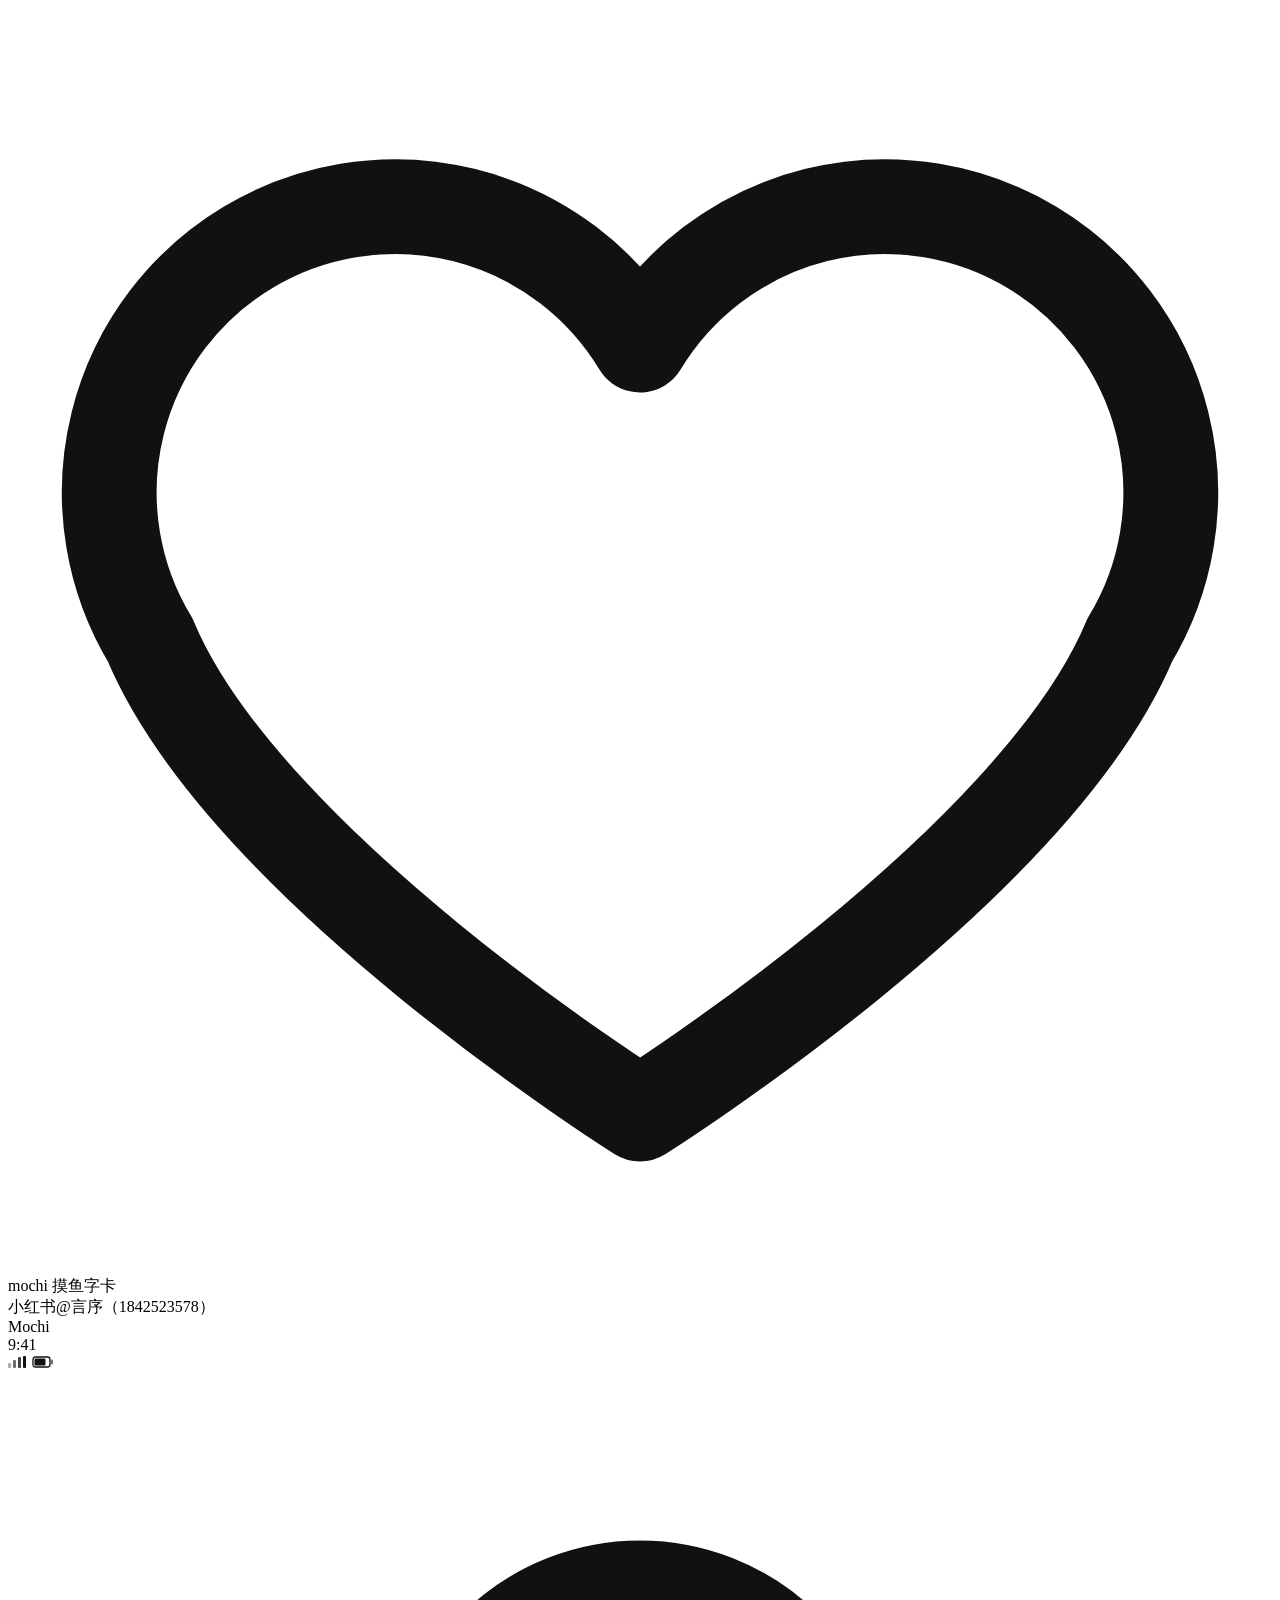
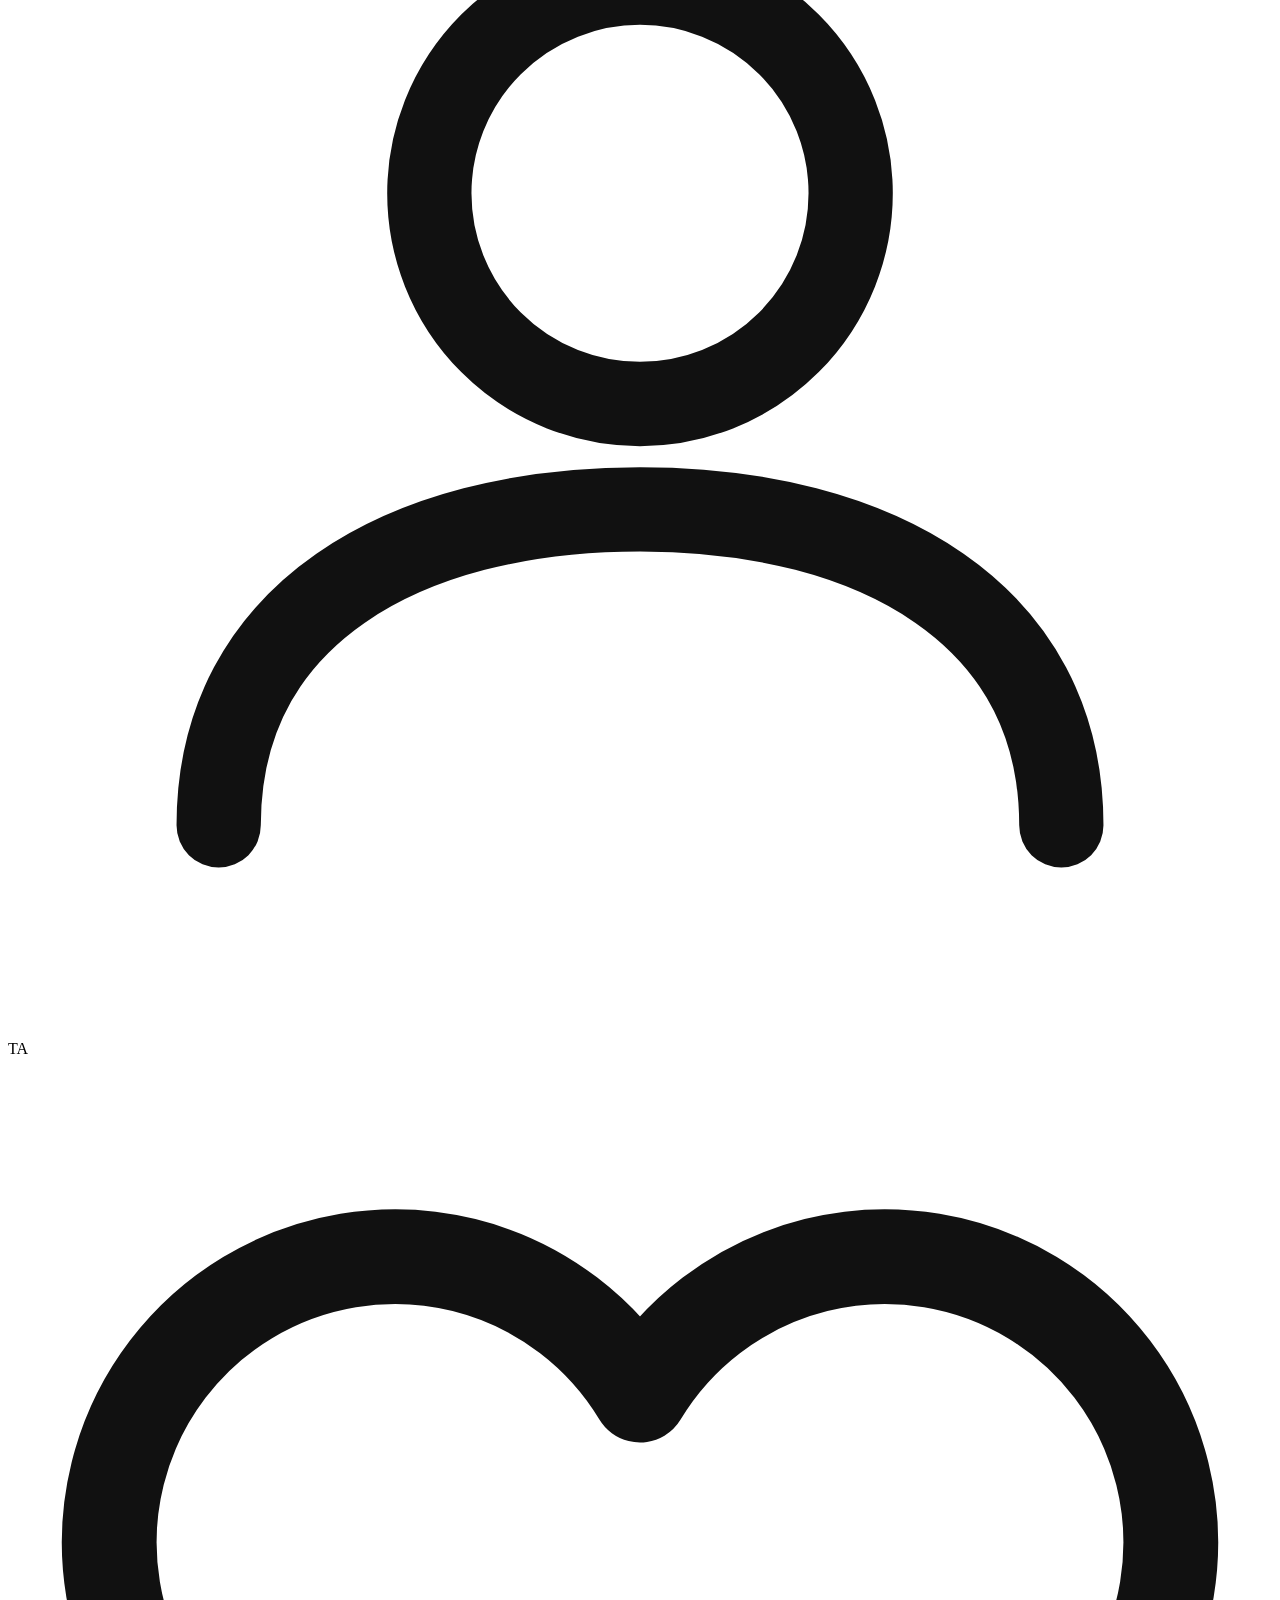
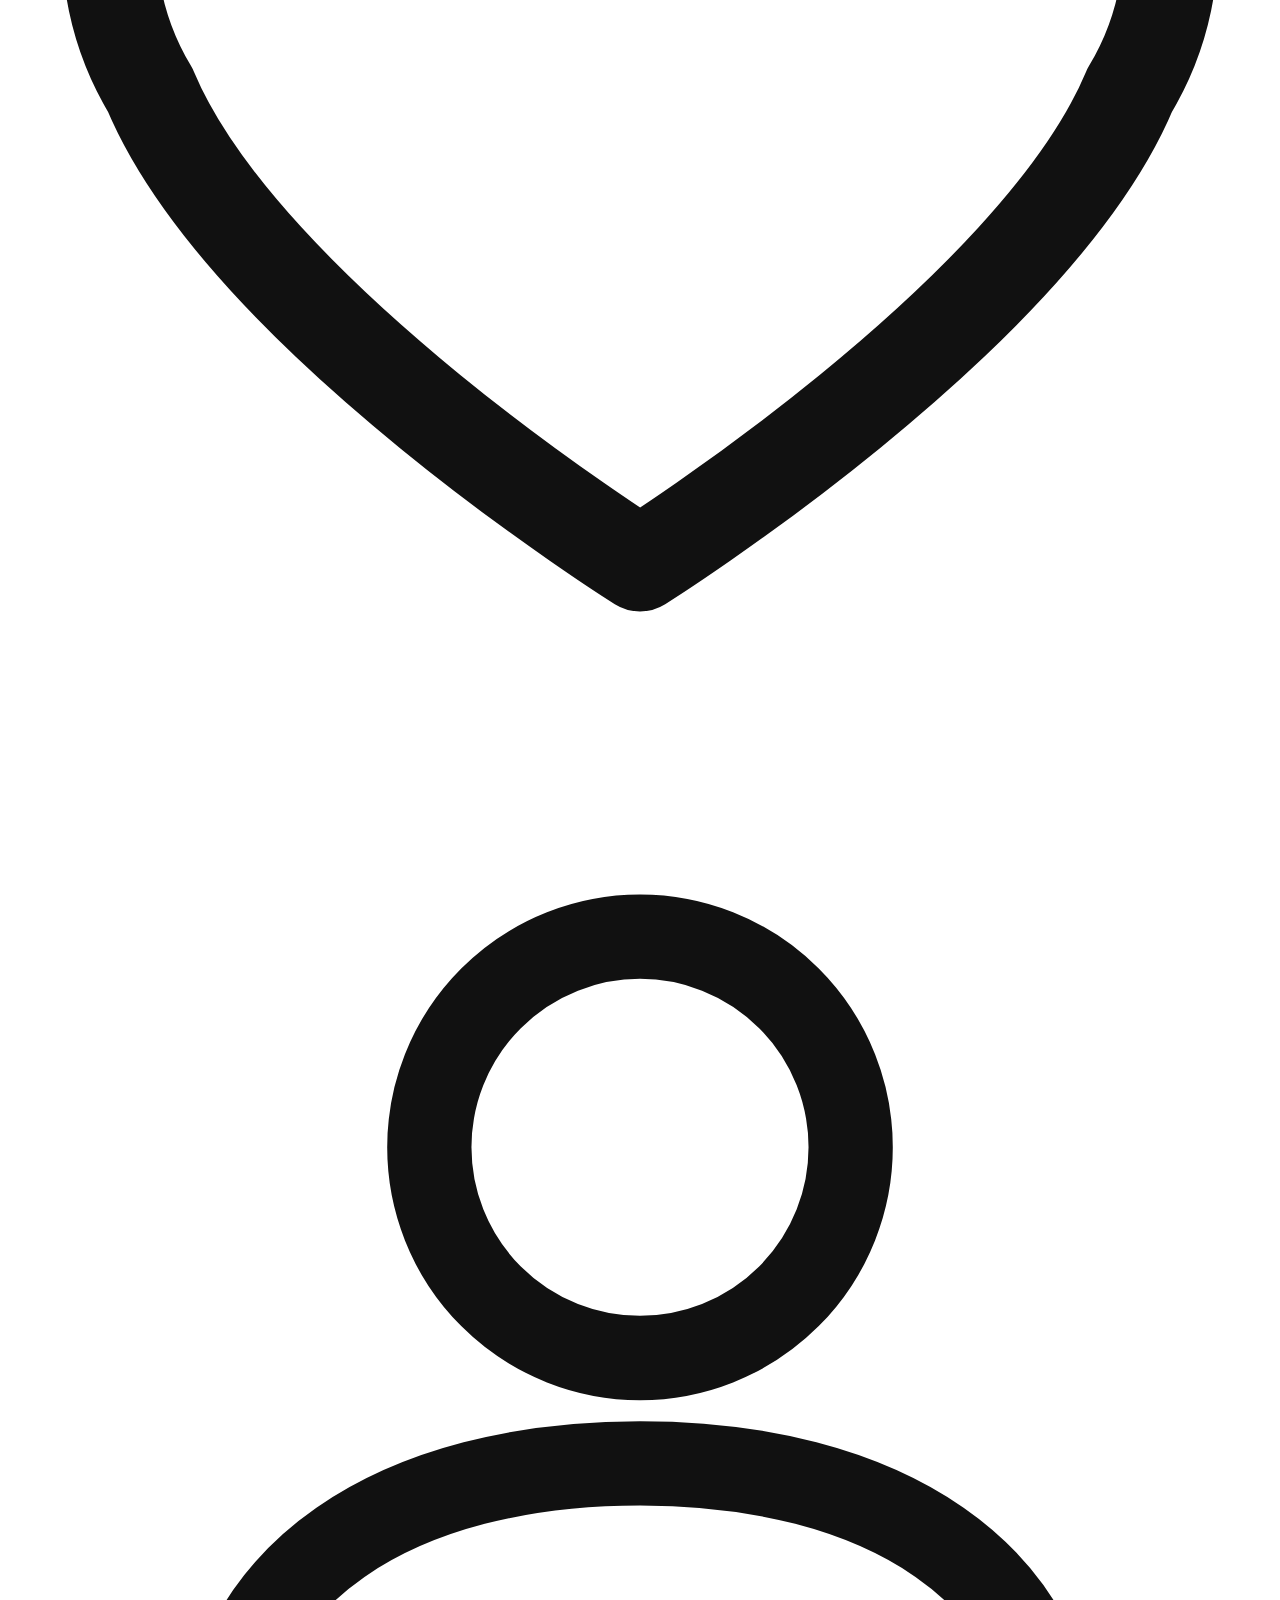
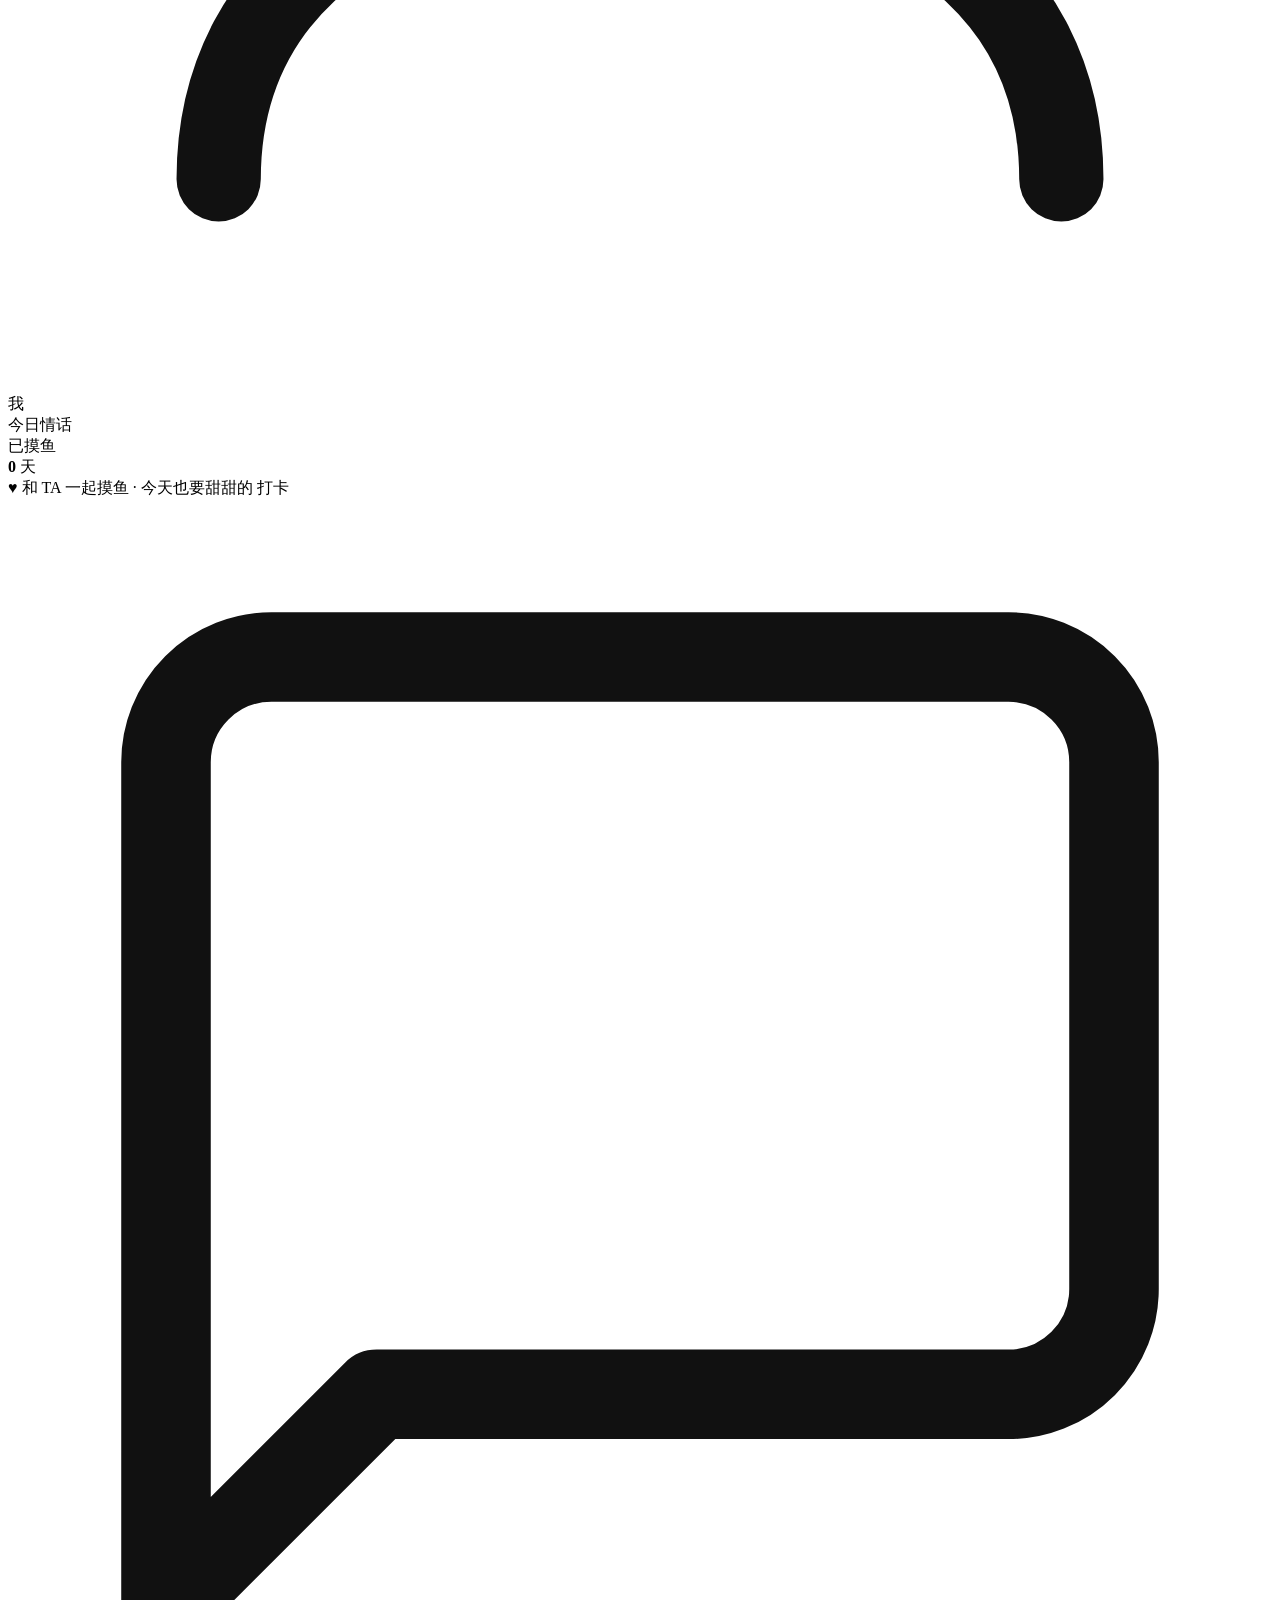
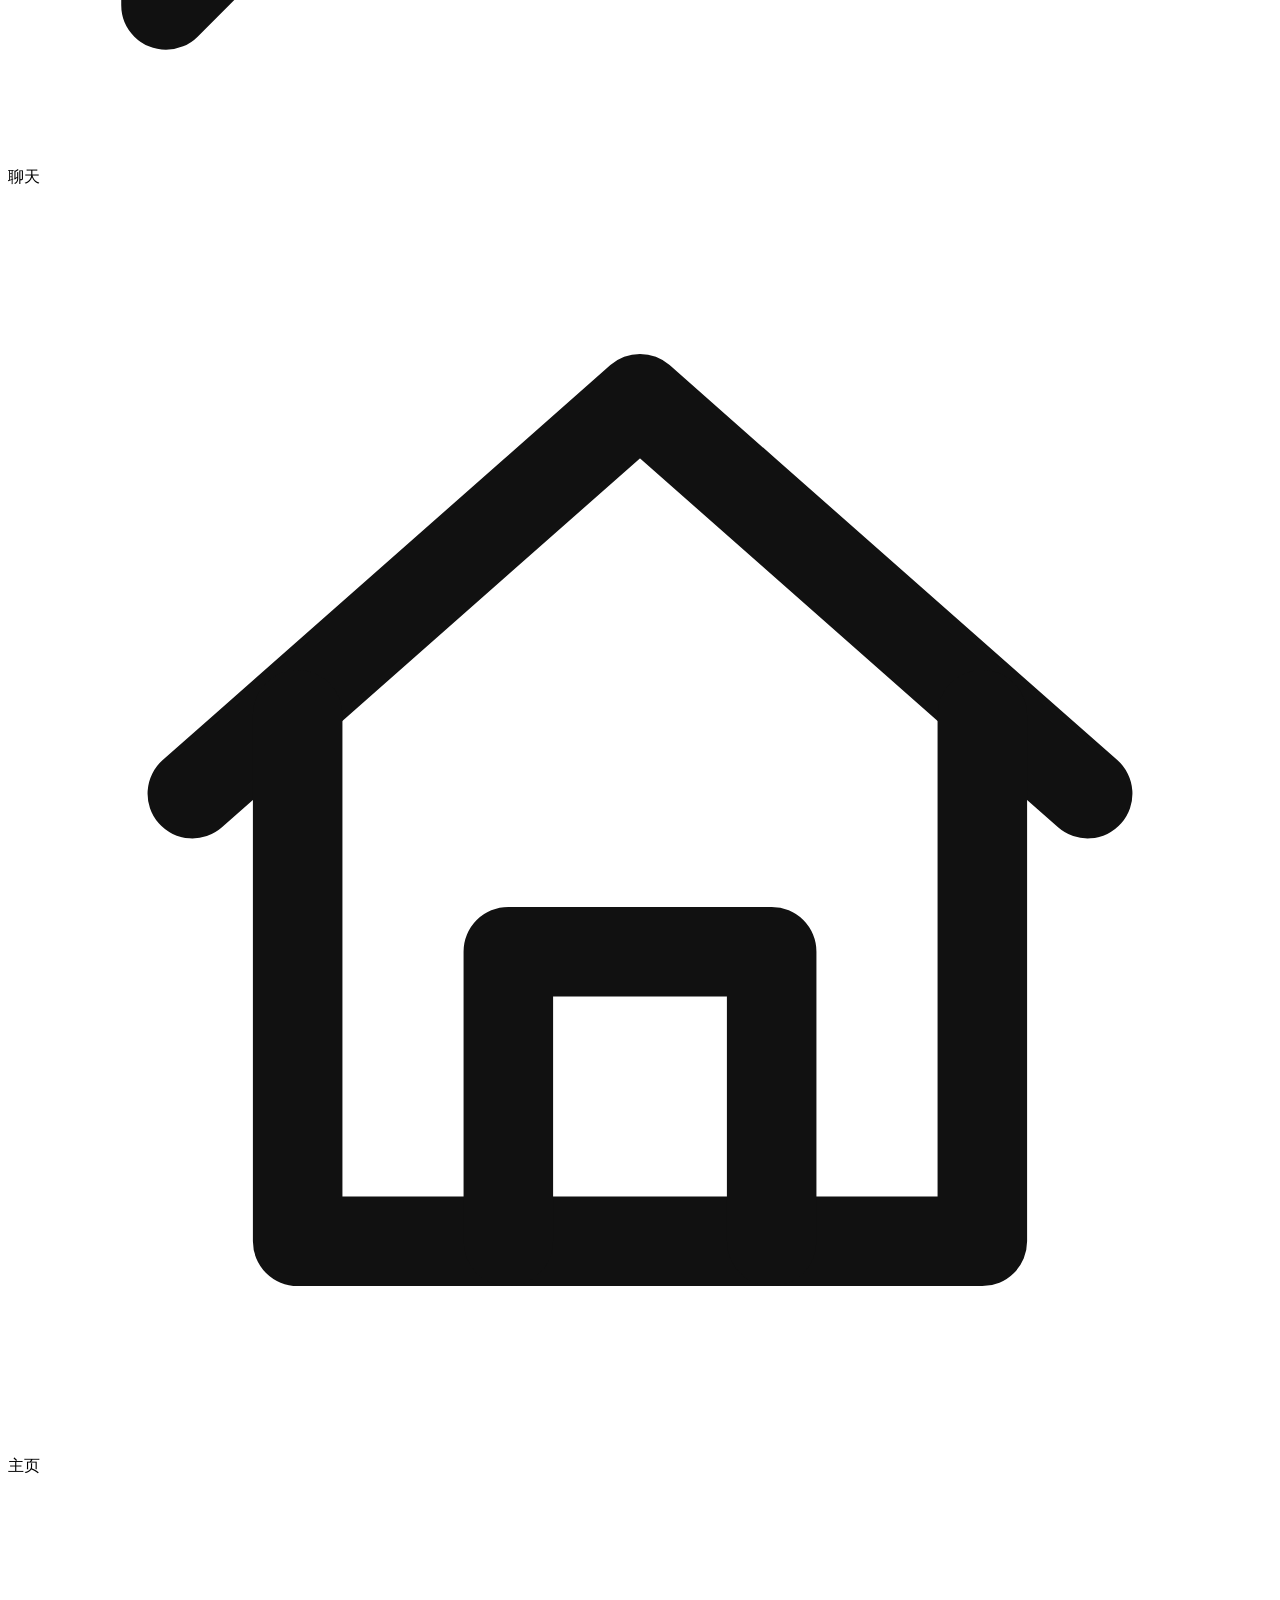
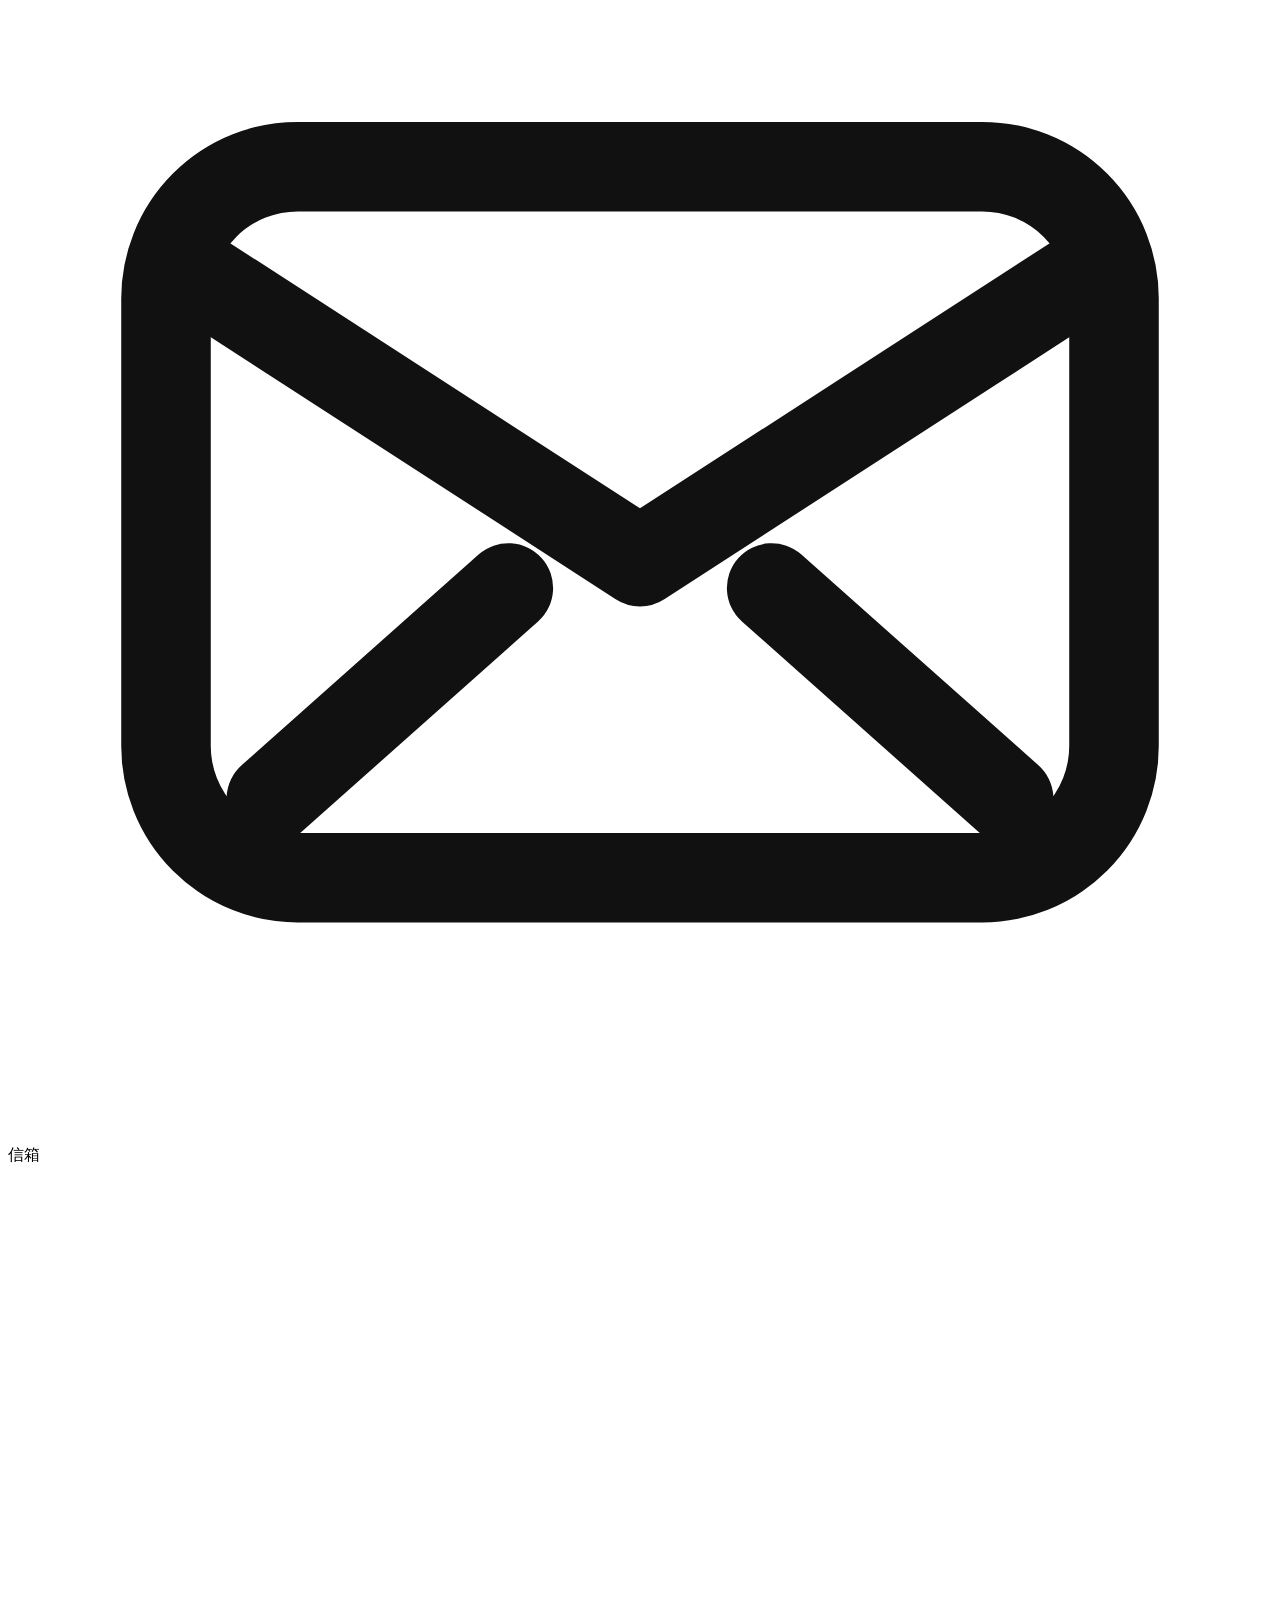
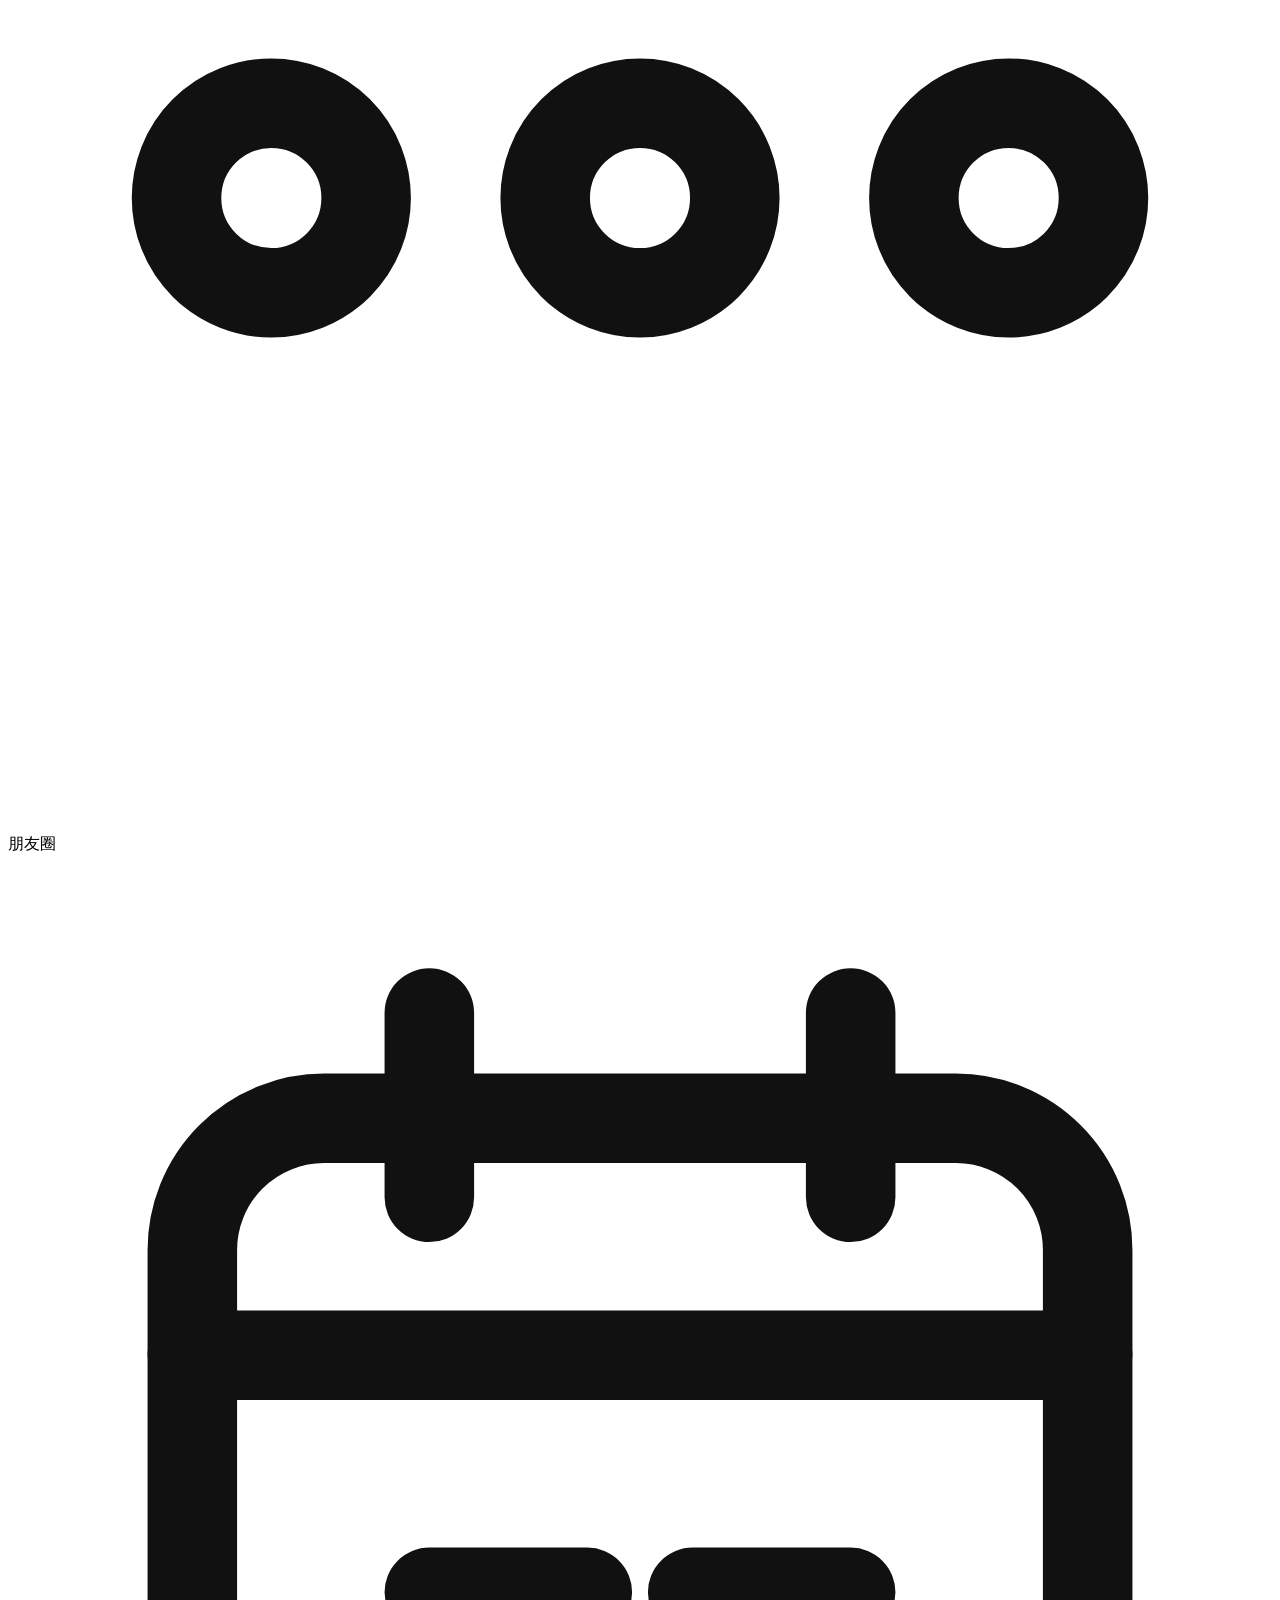
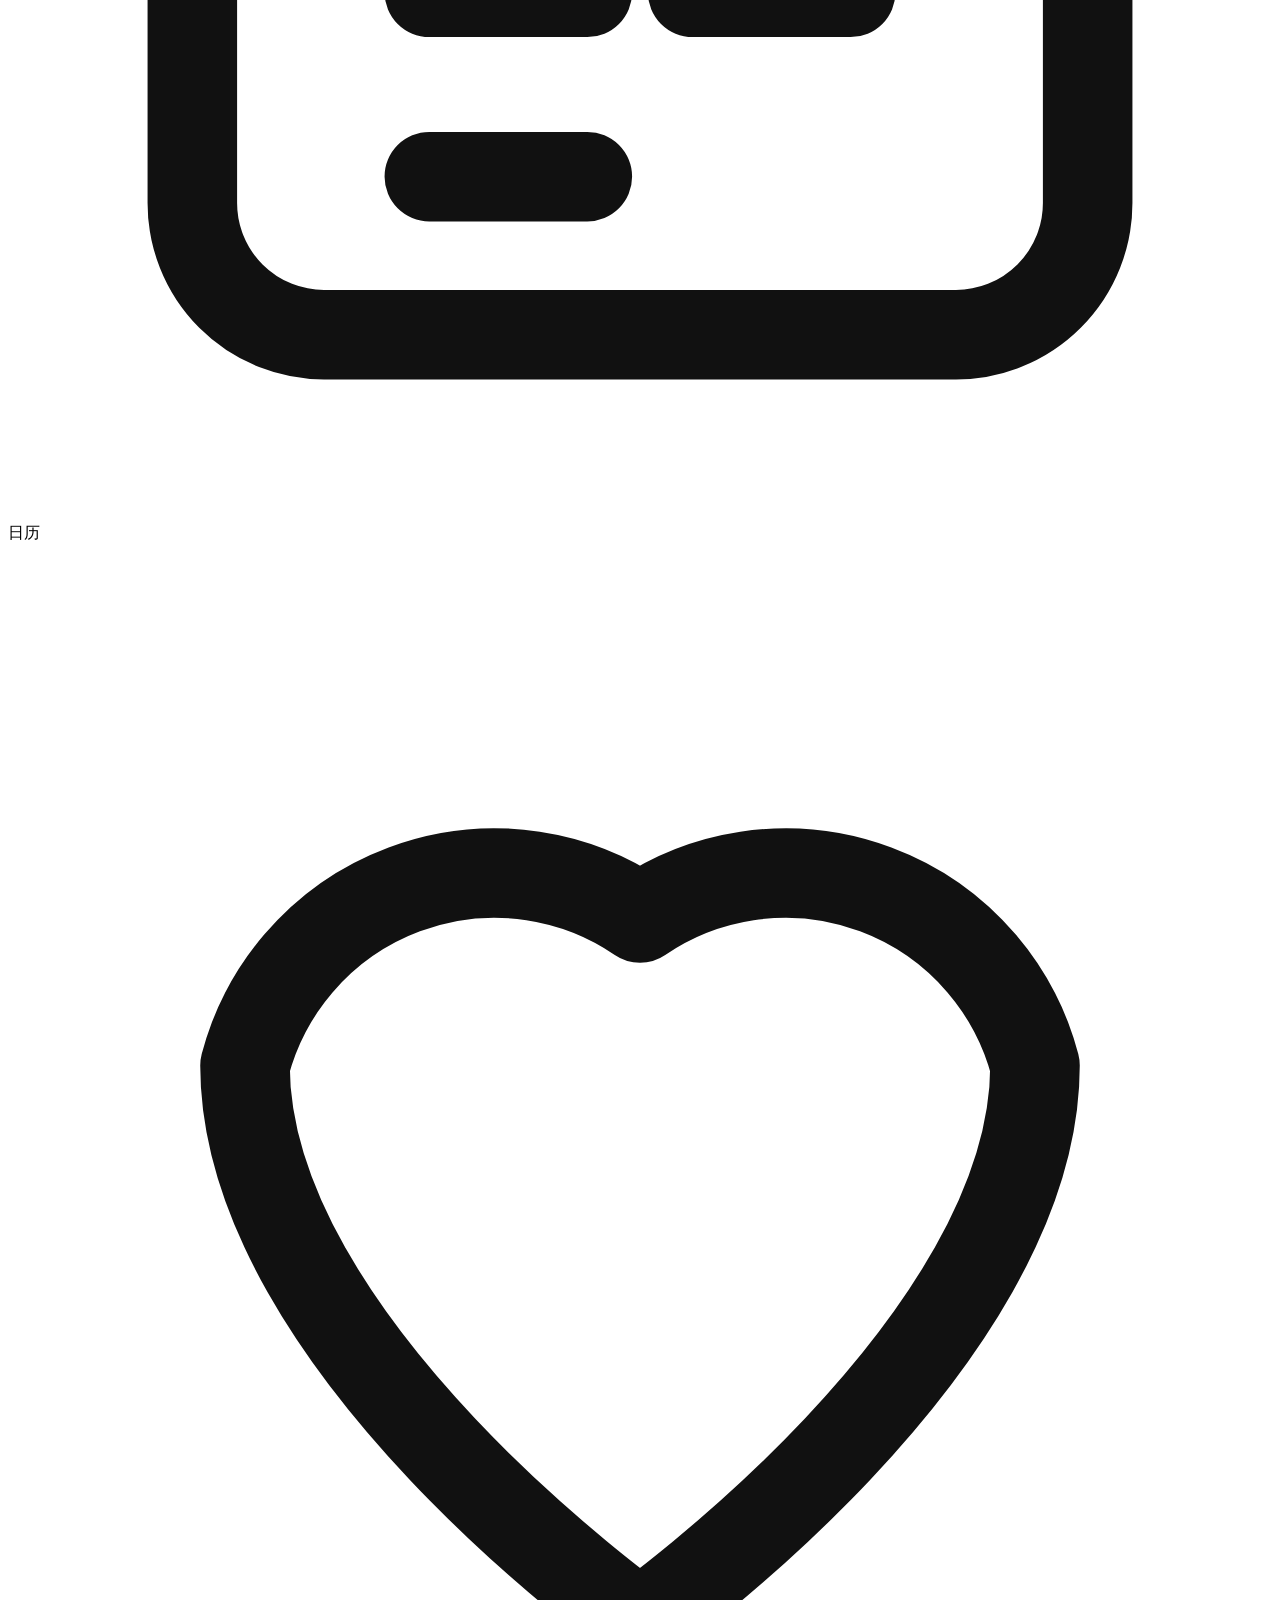
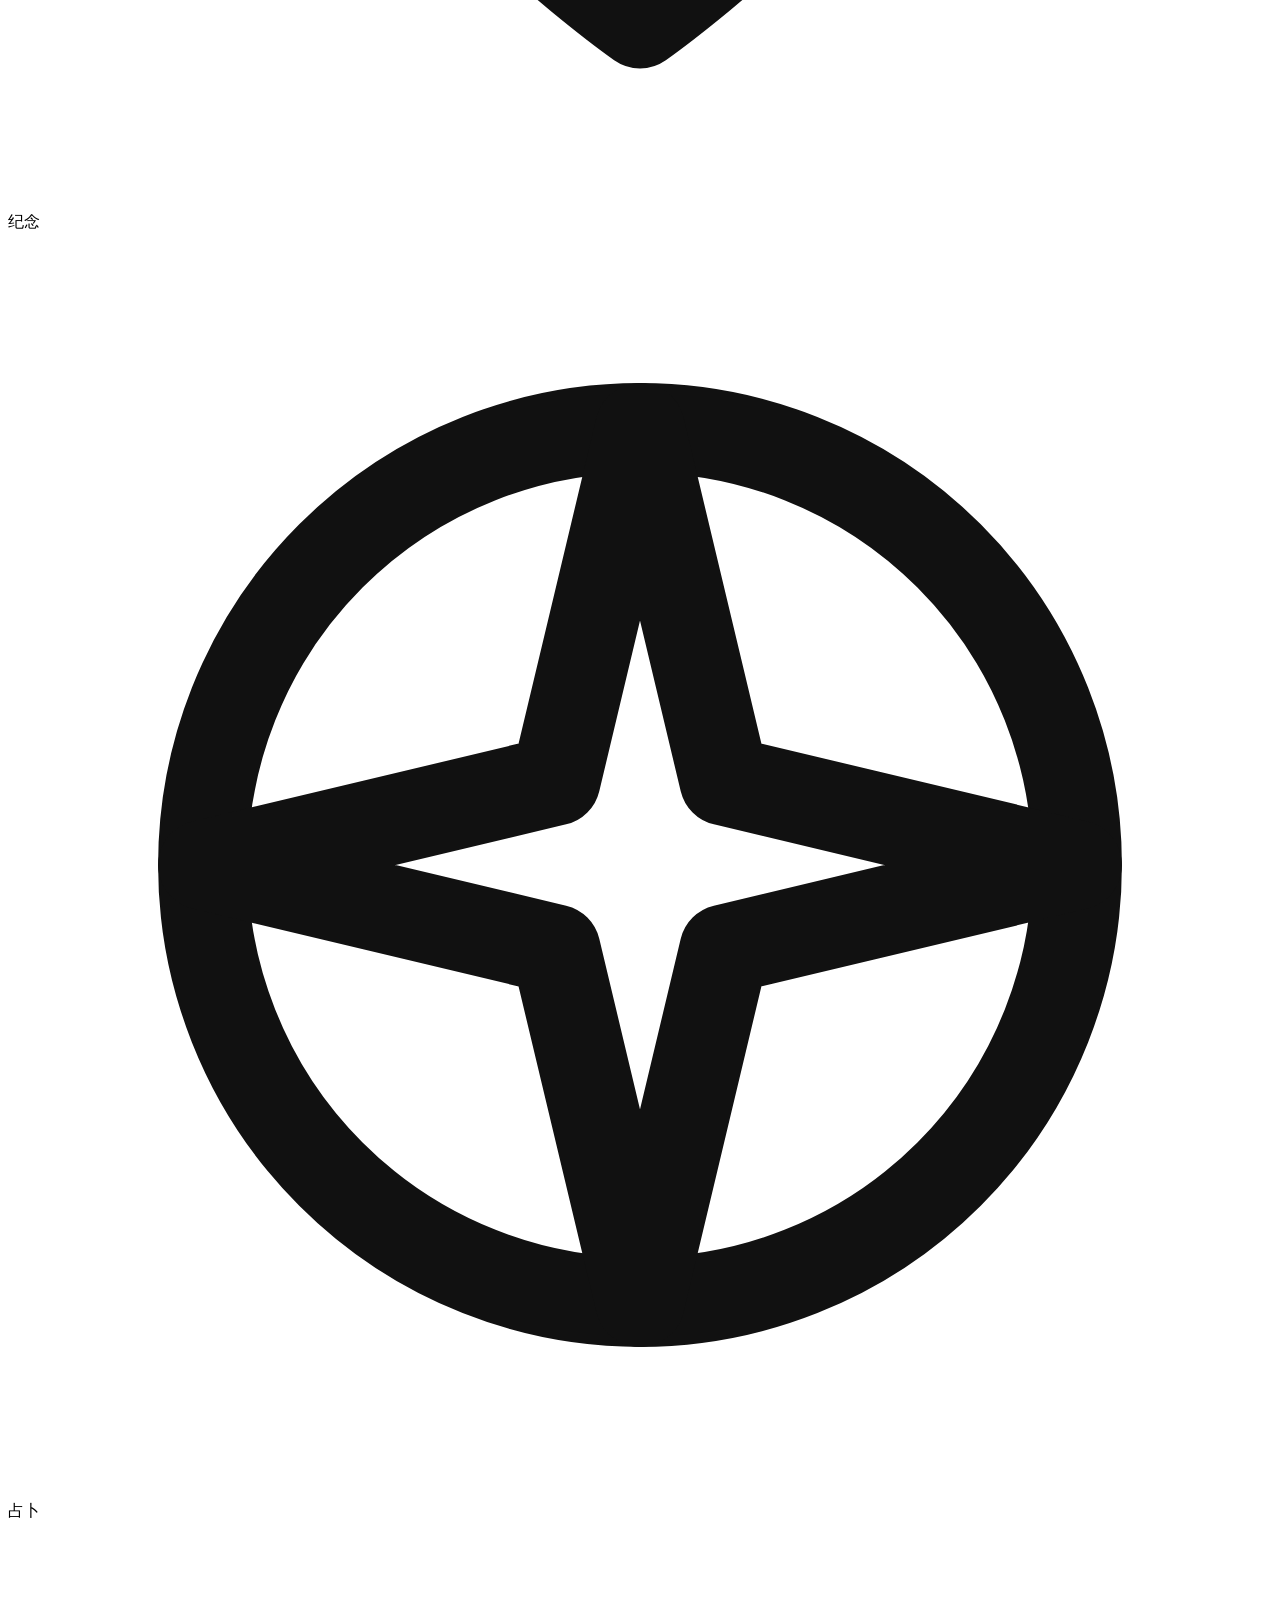
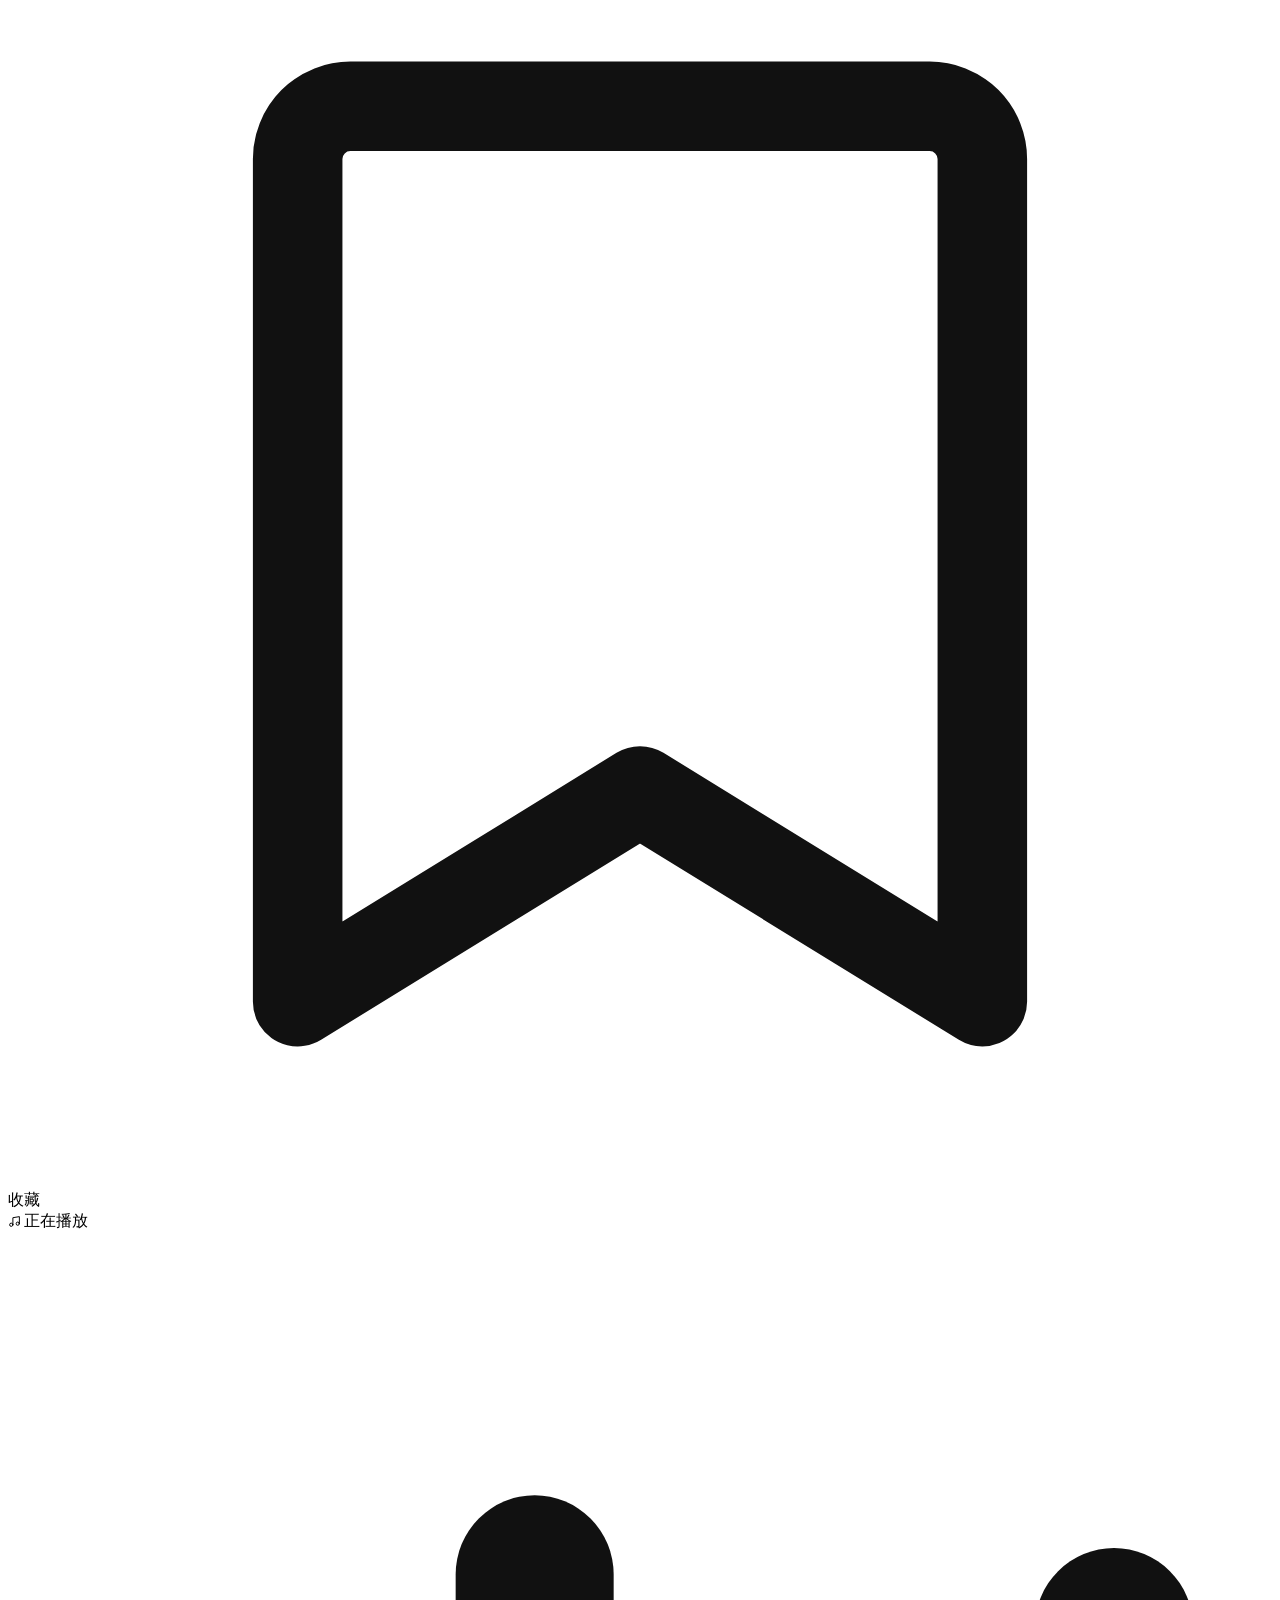
==== commit f619fde0: "Add files via upload" ====
--- a/src/template.html
+++ b/src/template.html
@@ -17,7 +17,7 @@
       </div>
       <div class="splash-title">mochi 摸鱼字卡</div>
       <div class="splash-dots"><i></i><i></i><i></i></div>
-      <div class="splash-brand">小红书@言序</div>
+      <div class="splash-brand">小红书@言序（1842523578）</div>
     </div>
   </div>
   <div class="phone">
@@ -97,7 +97,7 @@
         </div>
         <div class="app" data-app="feed">
               <div class="app-ico"><svg viewBox="0 0 24 24" fill="none" stroke="#111111" stroke-width="1.7" stroke-linecap="round" stroke-linejoin="round"><circle cx="5" cy="12" r="1.8"/><circle cx="12" cy="12" r="1.8"/><circle cx="19" cy="12" r="1.8"/></svg></div>
-          <div class="app-name">动态</div>
+          <div class="app-name">朋友圈</div>
         </div>
         <div class="app" data-app="calendar">
           <div class="app-ico"><svg viewBox="0 0 24 24" fill="none" stroke="#111111" stroke-width="1.7" stroke-linecap="round" stroke-linejoin="round"><rect x="3.5" y="5" width="17" height="15.5" rx="2.5"/><path d="M3.5 9.5h17M8 3v3.5M16 3v3.5"/><path d="M8 14h3M13 14h3M8 17.5h3"/></svg></div>
@@ -123,12 +123,13 @@
         <div class="music-widget glass" id="music-widget">
           <audio id="m-audio" preload="metadata"></audio>
           <div class="mw-head">
-            <span class="mw-tag">♪ 正在播放</span>
-            <svg class="mw-bars" id="mw-bars" viewBox="0 0 24 24" fill="#111111"><rect x="3" y="10" width="3" height="8" rx="1.5"><animate attributeName="height" values="8;16;8" dur="1s" repeatCount="indefinite"/><animate attributeName="y" values="10;2;10" dur="1s" repeatCount="indefinite"/></rect><rect x="8.5" y="6" width="3" height="14" rx="1.5"><animate attributeName="height" values="14;8;14" dur="1.1s" repeatCount="indefinite"/><animate attributeName="y" values="6;10;6" dur="1.1s" repeatCount="indefinite"/></rect><rect x="14" y="9" width="3" height="10" rx="1.5"><animate attributeName="height" values="10;18;10" dur="0.9s" repeatCount="indefinite"/><animate attributeName="y" values="9;1;9" dur="0.9s" repeatCount="indefinite"/></rect><rect x="19.5" y="7" width="3" height="12" rx="1.5"><animate attributeName="height" values="12;7;12" dur="1.3s" repeatCount="indefinite"/><animate attributeName="y" values="7;12;7" dur="1.3s" repeatCount="indefinite"/></rect></svg>
+            <span class="mw-tag"><svg viewBox="0 0 24 24" fill="none" stroke="currentColor" stroke-width="1.8" stroke-linecap="round" stroke-linejoin="round" style="width:13px;height:13px;vertical-align:-2px;margin-right:3px"><path d="M9 18V5l12-2v13"/><circle cx="6" cy="18" r="3"/><circle cx="18" cy="16" r="3"/></svg>正在播放</span>
+            <svg class="mw-bars" id="mw-bars" viewBox="0 0 24 24" fill="#111111"><rect class="b1" x="3" y="9" width="3" height="6" rx="1.5"/><rect class="b2" x="8.5" y="5" width="3" height="12" rx="1.5"/><rect class="b3" x="14" y="8" width="3" height="8" rx="1.5"/><rect class="b4" x="19.5" y="6" width="3" height="10" rx="1.5"/></svg>
           </div>
 
           <div class="mw-main">
             <div class="mw-cover" id="mw-cover">
+              <svg class="mw-cover-ico" viewBox="0 0 24 24" fill="none" stroke="currentColor" stroke-width="1.6" stroke-linecap="round" stroke-linejoin="round"><path d="M9 18V5l12-2v13"/><circle cx="6" cy="18" r="3"/><circle cx="18" cy="16" r="3"/></svg>
               <div class="mw-vinyl" id="mw-vinyl"></div>
             </div>
             <div class="mw-info">
@@ -146,7 +147,7 @@
               <svg viewBox="0 0 24 24" fill="none" stroke="currentColor" stroke-width="2" stroke-linecap="round" stroke-linejoin="round"><path d="M19 20L9 12l10-8z"/><path d="M5 19V5"/></svg>
             </button>
             <button class="mw-play" id="mw-play" title="播放/暂停">
-              <svg id="mw-play-ico" viewBox="0 0 24 24" fill="#fff"><path d="M8 5.5v13l11-6.5z"/></svg>
+              <svg id="mw-play-ico" viewBox="0 0 24 24" fill="#111111"><path d="M8 5.5v13l11-6.5z"/></svg>
             </button>
             <button class="mw-btn" id="mw-next" title="下一首">
               <svg viewBox="0 0 24 24" fill="none" stroke="currentColor" stroke-width="2" stroke-linecap="round" stroke-linejoin="round"><path d="M5 4l10 8-10 8z"/><path d="M19 5v14"/></svg>
@@ -157,26 +158,52 @@
           </div>
         </div>
 
-        <!-- 第二页功能：音乐 / 聊天统计 / 小互动 -->
-        <div class="app-grid p2-grid">
-          <div class="app" data-app="music">
-            <div class="app-ico"><svg viewBox="0 0 24 24" fill="none" stroke="#111111" stroke-width="1.7" stroke-linecap="round" stroke-linejoin="round"><path d="M9 18V5l12-2v13"/><circle cx="6" cy="18" r="3"/><circle cx="18" cy="16" r="3"/></svg></div>
-            <div class="app-name">音乐</div>
-          </div>
-          <div class="app" data-app="stats">
-            <div class="app-ico"><svg viewBox="0 0 24 24" fill="none" stroke="#111111" stroke-width="1.7" stroke-linecap="round" stroke-linejoin="round"><path d="M3 3v18h18"/><path d="M8 17v-6M13 17V7M18 17v-9"/></svg></div>
-            <div class="app-name">聊天统计</div>
-          </div>
-          <div class="app" data-app="interact">
-            <div class="app-ico"><svg viewBox="0 0 24 24" fill="none" stroke="#111111" stroke-width="1.7" stroke-linecap="round" stroke-linejoin="round"><path d="M12 3l2.4 5 5.6.8-4 4 .9 5.6-4.9-2.6-4.9 2.6.9-5.6-4-4 5.6-.8z"/></svg></div>
-            <div class="app-name">提问记录</div>
-          </div>
-          <div class="app" data-app="checkin">
-            <div class="app-ico"><svg viewBox="0 0 24 24" fill="none" stroke="#111111" stroke-width="1.7" stroke-linecap="round" stroke-linejoin="round"><circle cx="12" cy="12" r="9"/><path d="M12 7v5l3 3"/><path d="M4 4l2 2M20 4l-2 2"/></svg></div>
-            <div class="app-name">查岗</div>
-          </div>
-        </div>
-      </div><!-- /page-slide 第二页 -->
+<!-- 第二页功能：音乐 / 聊天统计 / 小互动 -->
+<div class="app-grid p2-grid">
+<div class="app" data-app="music">
+<div class="app-ico"><svg viewBox="0 0 24 24" fill="none" stroke="#111111" stroke-width="1.7" stroke-linecap="round" stroke-linejoin="round"><path d="M9 18V5l12-2v13"/><circle cx="6" cy="18" r="3"/><circle cx="18" cy="16" r="3"/></svg></div>
+<div class="app-name">音乐</div>
+</div>
+<div class="app" data-app="stats">
+<div class="app-ico"><svg viewBox="0 0 24 24" fill="none" stroke="#111111" stroke-width="1.7" stroke-linecap="round" stroke-linejoin="round"><line x1="6" y1="20" x2="6" y2="14"/><line x1="12" y1="20" x2="12" y2="8"/><line x1="18" y1="20" x2="18" y2="11"/></svg></div>
+<div class="app-name">聊天统计</div>
+</div>
+<div class="app" data-app="interact">
+<div class="app-ico"><svg viewBox="0 0 24 24" fill="none" stroke="#111111" stroke-width="1.7" stroke-linecap="round" stroke-linejoin="round"><path d="M21 11.5a8.38 8.38 0 01-.9 3.8 8.5 8.5 0 01-7.6 4.7 8.38 8.38 0 01-3.8-.9L3 21l1.9-5.7a8.38 8.38 0 01-.9-3.8 8.5 8.5 0 014.7-7.6 8.38 8.38 0 013.8-.9h.5a8.48 8.48 0 018 8v.5z"/></svg></div>
+<div class="app-name">提问记录</div>
+</div>
+<div class="app" data-app="checkin">
+<div class="app-ico"><svg viewBox="0 0 24 24" fill="none" stroke="#111111" stroke-width="1.7" stroke-linecap="round" stroke-linejoin="round"><circle cx="12" cy="12" r="9"/><path d="M12 7v5l3 3"/><path d="M12 3a9 9 0 000 18"/></svg></div>
+<div class="app-name">查岗</div>
+</div>
+</div>
+
+<!-- 第二页补充：今日备忘 + 每周日程（填空白区） -->
+<div class="mini-row">
+<div class="mini-card glass memo-card">
+<div class="mc-top">今日备忘</div>
+<div class="mc-b" id="memo-text" title="点击记录">点这里记一句话</div>
+</div>
+<div class="mini-card glass mood-card">
+<div class="mc-top">今天的心情</div>
+<div class="mc-b" id="today-mood-text">点一下选心情</div>
+</div>
+</div>
+<div class="week-card glass">
+<div class="mc-top">本周日常</div>
+<div class="week-days" id="week-days"></div>
+</div>
+<!-- 离周末还有几天（点击摸鱼 +1，可累计） -->
+<div class="weekend-box glass" id="weekend-box">
+<div class="we-left">
+<span class="we-days" id="weekend-days">离周末还有 0 天</span>
+<span class="we-sub">距离周末 · 摸鱼倒计时</span>
+<span class="we-ta" id="weekend-ta-name">TA 摸鱼值 <b id="weekend-ta">0</b></span>
+<span class="we-ta" id="weekend-mine-name">我的摸鱼值 <b id="weekend-mine">0</b></span>
+</div>
+<button class="we-btn" id="weekend-fish" title="摸鱼 +1">摸鱼 +<b id="weekend-count">0</b></button>
+</div>
+</div><!-- /page-slide 第二页 -->
       </div><!-- /desktop-pages -->
 
       <!-- 分页指示器 -->
@@ -198,6 +225,11 @@
         <div class="av"><svg viewBox="0 0 24 24" fill="none" stroke="#111111" stroke-width="1.8" stroke-linecap="round" stroke-linejoin="round"><circle cx="12" cy="12" r="9"/><path d="M12 7v5l3 3"/><path d="M12 3a9 9 0 000 18"/></svg></div>
         <div class="ci"><div class="n">查岗日常字卡</div><div class="m">TA 的日常 · 地点/做的事/说的话</div></div>
         <div class="t" id="cc-checkin-count">30</div>
+      </div>
+      <div class="chat-item glass" id="li-quote-cards">
+        <div class="av"><svg viewBox="0 0 24 24" fill="none" stroke="#111111" stroke-width="1.8" stroke-linecap="round" stroke-linejoin="round"><path d="M6.5 3.5h11a1 1 0 011 1v16l-6.5-4-6.5 4v-16a1 1 0 011-1z"/></svg></div>
+        <div class="ci"><div class="n">桌面今日情话</div><div class="m">桌面每日展示 · 可自由添加</div></div>
+        <div class="t" id="cc-quote-count">46</div>
       </div>
       <div class="chat-item glass" id="li-default-cards">
         <div class="av"><svg viewBox="0 0 24 24" fill="none" stroke="#111111" stroke-width="1.8" stroke-linecap="round" stroke-linejoin="round"><path d="M12 3l2.7 5.5 6.1.9-4.4 4.3 1 6.1-5.4-2.9-5.4 2.9 1-6.1L3.2 9.4l6.1-.9z"/></svg></div>
@@ -271,7 +303,7 @@
       <div class="gs-row"><span>触发概率</span><input type="range" id="tc-prob" min="1" max="100" step="1" class="tc-range"><span class="tc-prob-val" id="tc-prob-val">15%</span></div>
     </div>
     <div class="set-group glass">
-      <div class="cal-card-title" style="padding:14px 14px 0">➕ 添加问题</div>
+      <div class="cal-card-title" style="padding:14px 14px 0"><svg viewBox="0 0 24 24" fill="none" stroke="currentColor" stroke-width="1.8" stroke-linecap="round" stroke-linejoin="round" style="width:14px;height:14px;vertical-align:-2px;margin-right:4px"><circle cx="12" cy="12" r="9"/><path d="M12 8v8M8 12h8"/></svg>添加问题</div>
       <div class="tc-addform">
         <select id="tc-new-cat" class="tc-input">
           <option value="daily">日常</option>
@@ -288,11 +320,11 @@
       </div>
     </div>
     <div class="set-group glass">
-      <div class="cal-card-title" style="padding:14px 14px 0">📚 字卡题库 <span style="font-size:11px;color:var(--muted);font-weight:400">（可停用/删除）</span></div>
+      <div class="cal-card-title" style="padding:14px 14px 0"><svg viewBox="0 0 24 24" fill="none" stroke="currentColor" stroke-width="1.8" stroke-linecap="round" stroke-linejoin="round" style="width:14px;height:14px;vertical-align:-2px;margin-right:4px"><path d="M4 19.5A2.5 2.5 0 016.5 17H20"/><path d="M6.5 2H20v20H6.5A2.5 2.5 0 014 19.5v-15A2.5 2.5 0 016.5 2z"/></svg>字卡题库 <span style="font-size:11px;color:var(--muted);font-weight:400">（可停用/删除）</span></div>
       <div id="tc-cats" style="padding:8px 14px 14px"></div>
     </div>
     <div class="set-group glass" style="display:flex;gap:8px;padding:10px">
-      <button class="cc-tool" id="tc-favs">⭐ 收藏（0）</button>
+      <button class="cc-tool" id="tc-favs"><svg viewBox="0 0 24 24" fill="none" stroke="currentColor" stroke-width="1.8" stroke-linecap="round" stroke-linejoin="round" style="width:14px;height:14px;vertical-align:-2px;margin-right:4px"><path d="M12 2l2.4 5 5.6.8-4 4 .9 5.6-4.9-2.6-4.9 2.6.9-5.6-4-4 5.6-.8z"/></svg>收藏（0）</button>
     </div>
   </div>
 </div>
@@ -316,7 +348,7 @@
       <div class="gs-row"><span>回答后 TA 偶尔追问</span><label class="toggle"><input type="checkbox" id="tcu-followup"><span class="tk"></span></label></div>
     </div>
     <div class="set-group glass">
-      <div class="cal-card-title" style="padding:14px 14px 0">➕ 添加问题</div>
+      <div class="cal-card-title" style="padding:14px 14px 0"><svg viewBox="0 0 24 24" fill="none" stroke="currentColor" stroke-width="1.8" stroke-linecap="round" stroke-linejoin="round" style="width:14px;height:14px;vertical-align:-2px;margin-right:4px"><circle cx="12" cy="12" r="9"/><path d="M12 8v8M8 12h8"/></svg>添加问题</div>
       <div class="tc-addform">
         <select id="tcu-new-cat" class="tc-input">
           <option value="you">关于你</option>
@@ -336,11 +368,11 @@
       </div>
     </div>
     <div class="set-group glass">
-      <div class="cal-card-title" style="padding:14px 14px 0">📚 字卡题库 <span style="font-size:11px;color:var(--muted);font-weight:400">（可停用/删除，答过的题不重复问）</span></div>
+      <div class="cal-card-title" style="padding:14px 14px 0"><svg viewBox="0 0 24 24" fill="none" stroke="currentColor" stroke-width="1.8" stroke-linecap="round" stroke-linejoin="round" style="width:14px;height:14px;vertical-align:-2px;margin-right:4px"><path d="M4 19.5A2.5 2.5 0 016.5 17H20"/><path d="M6.5 2H20v20H6.5A2.5 2.5 0 014 19.5v-15A2.5 2.5 0 016.5 2z"/></svg>字卡题库 <span style="font-size:11px;color:var(--muted);font-weight:400">（可停用/删除，答过的题不重复问）</span></div>
       <div id="tcu-cats" style="padding:8px 14px 14px"></div>
     </div>
     <div class="set-group glass">
-      <div class="cal-card-title" style="padding:14px 14px 0">💞 已了解 <span id="tcu-known-count" style="font-size:11px;color:var(--muted);font-weight:400"></span></div>
+      <div class="cal-card-title" style="padding:14px 14px 0"><svg viewBox="0 0 24 24" fill="none" stroke="currentColor" stroke-width="1.8" stroke-linecap="round" stroke-linejoin="round" style="width:14px;height:14px;vertical-align:-2px;margin-right:4px"><path d="M12 21s-7.5-4.7-9.3-9A5.3 5.3 0 0112 6.4a5.3 5.3 0 019.3 5.6c-1.8 4.3-9.3 9-9.3 9z"/></svg>已了解 <span id="tcu-known-count" style="font-size:11px;color:var(--muted);font-weight:400"></span></div>
       <div id="tcu-known" style="padding:8px 14px 4px"></div>
       <button class="mem-add" id="tcu-clear-known">清空已了解</button>
     </div>
@@ -365,7 +397,7 @@
       <div class="gs-row"><span>触发概率</span><input type="range" id="tr-prob" min="1" max="100" step="1" class="tc-range"><span class="tc-prob-val" id="tr-prob-val">30%</span></div>
     </div>
     <div class="set-group glass">
-      <div class="cal-card-title" style="padding:14px 14px 0">➕ 添加吐槽字卡</div>
+      <div class="cal-card-title" style="padding:14px 14px 0"><svg viewBox="0 0 24 24" fill="none" stroke="currentColor" stroke-width="1.8" stroke-linecap="round" stroke-linejoin="round" style="width:14px;height:14px;vertical-align:-2px;margin-right:4px"><circle cx="12" cy="12" r="9"/><path d="M12 8v8M8 12h8"/></svg>添加吐槽字卡</div>
       <div class="tc-addform">
         <select id="tr-new-cat" class="tc-input">
           <option value="light">轻微调侃</option>
@@ -381,7 +413,7 @@
       </div>
     </div>
     <div class="set-group glass">
-      <div class="cal-card-title" style="padding:14px 14px 0">📚 字卡题库 <span style="font-size:11px;color:var(--muted);font-weight:400">（可停用/删除，带触发词的优先）</span></div>
+      <div class="cal-card-title" style="padding:14px 14px 0"><svg viewBox="0 0 24 24" fill="none" stroke="currentColor" stroke-width="1.8" stroke-linecap="round" stroke-linejoin="round" style="width:14px;height:14px;vertical-align:-2px;margin-right:4px"><path d="M4 19.5A2.5 2.5 0 016.5 17H20"/><path d="M6.5 2H20v20H6.5A2.5 2.5 0 014 19.5v-15A2.5 2.5 0 016.5 2z"/></svg>字卡题库 <span style="font-size:11px;color:var(--muted);font-weight:400">（可停用/删除，带触发词的优先）</span></div>
       <div id="tr-cats" style="padding:8px 14px 14px"></div>
     </div>
   </div>
@@ -397,9 +429,9 @@
   </div>
   <div class="gs-scroll">
     <div class="fav-tabs">
-      <button class="fav-tab sel" data-cktab="place">📍 地点</button>
-      <button class="fav-tab" data-cktab="action">✨ 在做什么</button>
-      <button class="fav-tab" data-cktab="msg">💬 说的话</button>
+      <button class="fav-tab sel" data-cktab="place"><svg viewBox="0 0 24 24" fill="none" stroke="currentColor" stroke-width="1.8" stroke-linecap="round" stroke-linejoin="round" style="width:13px;height:13px;vertical-align:-2px;margin-right:3px"><path d="M12 21s-6-5.3-6-10a6 6 0 1112 0c0 4.7-6 10-6 10z"/><circle cx="12" cy="11" r="2.2"/></svg>地点</button>
+      <button class="fav-tab" data-cktab="action"><svg viewBox="0 0 24 24" fill="none" stroke="currentColor" stroke-width="1.8" stroke-linecap="round" stroke-linejoin="round" style="width:13px;height:13px;vertical-align:-2px;margin-right:3px"><path d="M13 2L4.5 13.5H11l-1 8.5L18.5 10H12l1-8z"/></svg>在做什么</button>
+      <button class="fav-tab" data-cktab="msg"><svg viewBox="0 0 24 24" fill="none" stroke="currentColor" stroke-width="1.8" stroke-linecap="round" stroke-linejoin="round" style="width:13px;height:13px;vertical-align:-2px;margin-right:3px"><path d="M21 11.5a8.38 8.38 0 01-.9 3.8 8.5 8.5 0 01-7.6 4.7 8.38 8.38 0 01-3.8-.9L3 21l1.9-5.7a8.38 8.38 0 01-.9-3.8 8.5 8.5 0 014.7-7.6 8.38 8.38 0 013.8-.9h.5a8.48 8.48 0 018 8v.5z"/></svg>说的话</button>
     </div>
     <div class="set-group glass">
       <div class="cal-card-title" style="padding:14px 14px 0">批量输入字卡</div>
@@ -409,10 +441,34 @@
       </div>
     </div>
     <div class="set-group glass">
-      <div class="cal-card-title" style="padding:14px 14px 0" id="cck-list-title">📍 地点</div>
+      <div class="cal-card-title" style="padding:14px 14px 0" id="cck-list-title"><svg viewBox="0 0 24 24" fill="none" stroke="currentColor" stroke-width="1.8" stroke-linecap="round" stroke-linejoin="round" style="width:13px;height:13px;vertical-align:-2px;margin-right:3px"><path d="M12 21s-6-5.3-6-10a6 6 0 1112 0c0 4.7-6 10-6 10z"/><circle cx="12" cy="11" r="2.2"/></svg>地点</div>
       <div id="cck-list" style="padding:8px 14px 14px"></div>
     </div>
     <div class="cal-card-title" style="padding:0 2px">查岗时 TA 会随机从这三组字卡里各抽一条展示</div>
+  </div>
+</div>
+
+<!-- 桌面今日情话（自定义字卡库） -->
+<div class="page" id="page-quote-cards" hidden>
+  <div class="chat-head">
+    <span class="ch-back" id="quote-cards-back">
+      <svg viewBox="0 0 24 24" fill="none" stroke="#111111" stroke-width="2" stroke-linecap="round" stroke-linejoin="round"><path d="M15 18l-6-6 6-6"/></svg>
+    </span>
+    <span class="ch-name">桌面今日情话</span>
+  </div>
+  <div class="gs-scroll">
+    <div class="set-group glass">
+      <div class="cal-card-title" style="padding:14px 14px 0">批量输入情话</div>
+      <div class="tc-addform">
+        <textarea id="cq-batch" class="tc-input" rows="6" placeholder="每行一句，如：&#10;我偏爱你。&#10;今天也很喜欢你。&#10;你是我的例外。"></textarea>
+        <button class="ta-add-btn" style="width:100%" id="cq-batch-add">添加到今日情话</button>
+      </div>
+    </div>
+    <div class="set-group glass">
+      <div class="cal-card-title" style="padding:14px 14px 0">今日情话字卡</div>
+      <div id="cq-list" style="padding:8px 14px 14px"></div>
+    </div>
+    <div class="cal-card-title" style="padding:0 2px">桌面每天会从这些情话里随机展示一句，可自由添加</div>
   </div>
 </div>
 
@@ -424,6 +480,49 @@
   </div>
 </div>
 
+<!-- 通话弹层（来电/去电/通话中） -->
+<div class="call-mask" id="call-mask" hidden>
+  <div class="call-panel">
+    <div class="call-head">
+      <span class="call-title">语音通话</span>
+      <button class="call-minimize" id="call-minimize-btn" title="缩小到小框">
+        <svg viewBox="0 0 24 24" fill="none" stroke="currentColor" stroke-width="2" stroke-linecap="round" stroke-linejoin="round"><path d="M8 3v5H3M16 3v5h5M8 21v-5H3M16 21v-5h5"/></svg>
+      </button>
+    </div>
+    <div class="call-av" id="call-av"></div>
+    <div class="call-name" id="call-name">TA</div>
+    <div class="call-status" id="call-status">正在呼叫...</div>
+    <div class="call-duration" id="call-duration">00:00</div>
+    <div class="call-countdown" id="call-countdown" hidden></div>
+    <div class="call-btns">
+      <button class="call-btn call-hang" id="call-hang-btn" hidden>
+        <svg viewBox="0 0 24 24" fill="currentColor"><path d="M12 9c-1.6 0-3.1.25-4.5.7v2.1c0 .4-.2.7-.6.9-.8.4-1.5.9-2.2 1.5-.3.3-.7.3-1 0l-1.9-1.9c-.3-.3-.3-.8 0-1.1C4.8 8.9 8.2 7 12 7s7.2 1.9 10.2 5.2c.3.3.3.8 0 1.1l-1.9 1.9c-.3.3-.7.3-1 0-.7-.6-1.4-1.1-2.2-1.5-.4-.2-.6-.5-.6-.9v-2.1C15.1 9.25 13.6 9 12 9z"/></svg>
+        挂断
+      </button>
+      <button class="call-btn call-reject" id="call-reject-btn" hidden>
+        <svg viewBox="0 0 24 24" fill="currentColor"><path d="M12 9c-1.6 0-3.1.25-4.5.7v2.1c0 .4-.2.7-.6.9-.8.4-1.5.9-2.2 1.5-.3.3-.7.3-1 0l-1.9-1.9c-.3-.3-.3-.8 0-1.1C4.8 8.9 8.2 7 12 7s7.2 1.9 10.2 5.2c.3.3.3.8 0 1.1l-1.9 1.9c-.3.3-.7.3-1 0-.7-.6-1.4-1.1-2.2-1.5-.4-.2-.6-.5-.6-.9v-2.1C15.1 9.25 13.6 9 12 9z"/></svg>
+        拒绝
+      </button>
+      <button class="call-btn call-answer" id="call-answer-btn" hidden>
+        <svg viewBox="0 0 24 24" fill="currentColor"><path d="M6.6 10.8c1.4 2.8 3.8 5.1 6.6 6.6l2.2-2.2c.3-.3.7-.4 1-.2 1.1.4 2.3.6 3.6.6.6 0 1 .4 1 1V20c0 .6-.4 1-1 1C10.6 21 3 13.4 3 4c0-.6.4-1 1-1h3.5c.6 0 1 .4 1 1 0 1.2.2 2.4.6 3.6.1.3 0 .7-.2 1l-2.3 2.2z"/></svg>
+        接听
+      </button>
+    </div>
+  </div>
+</div>
+
+<!-- 通话小框（接通后最小化） -->
+<div class="call-mini" id="call-mini" hidden>
+  <div class="call-mini-av" id="call-mini-av"></div>
+  <div class="call-mini-info">
+    <div class="call-mini-name" id="call-mini-name">通话中</div>
+    <div class="call-mini-time" id="call-mini-time">00:00</div>
+  </div>
+  <button class="call-mini-hang" id="call-mini-hang" title="挂断">
+    <svg viewBox="0 0 24 24" fill="currentColor"><path d="M12 9c-1.6 0-3.1.25-4.5.7v2.1c0 .4-.2.7-.6.9-.8.4-1.5.9-2.2 1.5-.3.3-.7.3-1 0l-1.9-1.9c-.3-.3-.3-.8 0-1.1C4.8 8.9 8.2 7 12 7s7.2 1.9 10.2 5.2c.3.3.3.8 0 1.1l-1.9 1.9c-.3.3-.7.3-1 0-.7-.6-1.4-1.1-2.2-1.5-.4-.2-.6-.5-.6-.9v-2.1C15.1 9.25 13.6 9 12 9z"/></svg>
+  </button>
+</div>
+
     <!-- 自定义聊天字卡（分类浏览，独立页面） -->
     <div class="page" id="page-custom-cards" hidden>
       <div class="chat-head">
@@ -436,7 +535,7 @@
         <button class="cc-tab sel" data-type="text"><svg viewBox="0 0 24 24" fill="none" stroke="currentColor" stroke-width="1.8" stroke-linecap="round" stroke-linejoin="round"><path d="M4 6h16M4 12h16M4 18h10"/></svg>主字卡</button>
         <button class="cc-tab" data-type="kaomoji"><svg viewBox="0 0 24 24" fill="none" stroke="currentColor" stroke-width="1.8" stroke-linecap="round" stroke-linejoin="round"><path d="M3 12a9 9 0 1018 0 9 9 0 00-18 0z"/><path d="M8.5 9.5l.01.01M15.5 9.5l.01.01"/><path d="M8.5 15a4.5 4.5 0 007 0"/></svg>颜文字</button>
         <button class="cc-tab" data-type="emoji"><svg viewBox="0 0 24 24" fill="none" stroke="currentColor" stroke-width="1.8" stroke-linecap="round" stroke-linejoin="round"><circle cx="12" cy="12" r="9"/><path d="M8 14s1.5 2 4 2 4-2 4-2"/><path d="M9 9.5l.01.01M15 9.5l.01.01"/></svg>emoji</button>
-        <button class="cc-tab" data-type="sticker"><svg viewBox="0 0 24 24" fill="none" stroke="currentColor" stroke-width="1.8" stroke-linecap="round" stroke-linejoin="round"><path d="M21 12a9 9 0 11-9-9c1 0 2 .3 2.8.9l5.3 5.3c.6.8.9 1.8.9 2.8z"/><path d="M14.5 3.5L20.5 9.5"/><path d="M8.5 10.5h.01M13.5 12h.01"/><path d="M8 15.5a3.5 3.5 0 005 0"/></svg>表情包</button>
+        <button class="cc-tab" data-type="sticker"><svg viewBox="0 0 24 24" fill="none" stroke="currentColor" stroke-width="1.8" stroke-linecap="round" stroke-linejoin="round"><circle cx="12" cy="12" r="9"/><path d="M8 14s1.5 2 4 2 4-2 4-2"/><path d="M9 9.5l.01.01M15 9.5l.01.01"/></svg>表情包</button>
         <button class="cc-tab" data-type="image"><svg viewBox="0 0 24 24" fill="none" stroke="currentColor" stroke-width="1.8" stroke-linecap="round" stroke-linejoin="round"><rect x="3" y="3" width="18" height="18" rx="3"/><circle cx="9" cy="9" r="2"/><path d="M21 15l-5-5-9 9"/></svg>图片</button>
         <button class="cc-tab" data-type="poke"><svg viewBox="0 0 24 24" fill="none" stroke="currentColor" stroke-width="1.8" stroke-linecap="round" stroke-linejoin="round"><circle cx="12" cy="12" r="9"/><path d="M12 3a9 9 0 000 18"/><circle cx="12" cy="12" r="2"/></svg>拍一拍</button>
         <button class="cc-tab" data-type="voice"><svg viewBox="0 0 24 24" fill="none" stroke="currentColor" stroke-width="1.8" stroke-linecap="round" stroke-linejoin="round"><rect x="9" y="3" width="6" height="11" rx="3"/><path d="M5 11a7 7 0 0014 0M12 18v3"/></svg>语音</button>
@@ -475,18 +574,40 @@
       <div class="set-group glass">
         <div class="set-row" id="row-general">
           <div class="ico"><svg viewBox="0 0 24 24" fill="none" stroke="#111111" stroke-width="1.8" stroke-linecap="round" stroke-linejoin="round"><circle cx="12" cy="12" r="3"/><path d="M12 1v3M12 20v3M4.2 4.2l2.2 2.2M17.6 17.6l2.2 2.2M1 12h3M20 12h3M4.2 19.8l2.2-2.2M17.6 6.4l2.2-2.2"/></svg></div>
-          <div class="txt">通用设置</div>
+          <div class="txt">回复设置</div>
           <div class="arrow"><svg viewBox="0 0 24 24" fill="none" stroke-linecap="round" stroke-linejoin="round"><path d="M9 18l6-6-6-6"/></svg></div>
         </div>
-        <div class="set-row">
-          <div class="ico"><svg viewBox="0 0 24 24" fill="none" stroke="#111111" stroke-width="1.8" stroke-linecap="round"><circle cx="12" cy="12" r="9"/><path d="M12 7v5l3 3"/></svg></div>
-          <div class="txt">关于 Mochi</div>
+        <div class="set-row" id="row-call-settings">
+          <div class="ico"><svg viewBox="0 0 24 24" fill="none" stroke="#111111" stroke-width="1.8" stroke-linecap="round" stroke-linejoin="round"><path d="M22 16.92v3a2 2 0 01-2.18 2 19.79 19.79 0 01-8.63-3.07 19.5 19.5 0 01-6-6 19.79 19.79 0 01-3.07-8.67A2 2 0 014.11 2h3a2 2 0 012 1.72 12.84 12.84 0 00.7 2.81 2 2 0 01-.45 2.11L8.09 9.91a16 16 0 006 6l1.27-1.27a2 2 0 012.11-.45 12.84 12.84 0 002.81.7A2 2 0 0122 16.92z"/></svg></div>
+          <div class="txt">通话设置</div>
+          <div class="arrow"><svg viewBox="0 0 24 24" fill="none" stroke-linecap="round" stroke-linejoin="round"><path d="M9 18l6-6-6-6"/></svg></div>
+        </div>
+        <div class="set-row" id="row-about">
+          <div class="ico"><svg viewBox="0 0 24 24" fill="none" stroke="#111111" stroke-width="1.8" stroke-linecap="round" stroke-linejoin="round"><path d="M12 3l1.9 5.1L19 10l-5.1 1.9L12 17l-1.9-5.1L5 10l5.1-1.9z"/><path d="M18.5 14.5l.7 1.8 1.8.7-1.8.7-.7 1.8-.7-1.8-1.8-.7 1.8-.7z"/></svg></div>
+          <div class="txt">原版功能介绍</div>
+          <div class="arrow"><svg viewBox="0 0 24 24" fill="none" stroke-linecap="round" stroke-linejoin="round"><path d="M9 18l6-6-6-6"/></svg></div>
+        </div>
+        <div class="set-row" id="row-license">
+          <div class="ico"><svg viewBox="0 0 24 24" fill="none" stroke="#111111" stroke-width="1.8" stroke-linecap="round" stroke-linejoin="round"><path d="M12 3l7 4v5c0 4.5-3 7.5-7 9-4-1.5-7-4.5-7-9V7z"/><path d="M9 12l2 2 4-4"/></svg></div>
+          <div class="txt">可二传二改的说明</div>
           <div class="arrow"><svg viewBox="0 0 24 24" fill="none" stroke-linecap="round" stroke-linejoin="round"><path d="M9 18l6-6-6-6"/></svg></div>
         </div>
       </div>
       <div class="set-group glass">
         <div class="gs-row"><span>后台保活</span><label class="toggle"><input type="checkbox" id="bg-keepalive"><span class="tk"></span></label></div>
         <div class="gs-row"><span>后台通知</span><label class="toggle"><input type="checkbox" id="bg-notify"><span class="tk"></span></label></div>
+      </div>
+      <div class="set-group glass">
+        <div class="set-row" id="row-export">
+          <div class="ico"><svg viewBox="0 0 24 24" fill="none" stroke="#111111" stroke-width="1.8" stroke-linecap="round" stroke-linejoin="round"><path d="M12 3v12M7 10l5 5 5-5"/><path d="M4 17v2a2 2 0 002 2h12a2 2 0 002-2v-2"/></svg></div>
+          <div class="txt">导出数据</div>
+          <div class="arrow"><svg viewBox="0 0 24 24" fill="none" stroke-linecap="round" stroke-linejoin="round"><path d="M9 18l6-6-6-6"/></svg></div>
+        </div>
+        <div class="set-row" id="row-import">
+          <div class="ico"><svg viewBox="0 0 24 24" fill="none" stroke="#111111" stroke-width="1.8" stroke-linecap="round" stroke-linejoin="round"><path d="M12 15V3M7 8l5-5 5 5"/><path d="M4 17v2a2 2 0 002 2h12a2 2 0 002-2v-2"/></svg></div>
+          <div class="txt">导入数据</div>
+          <div class="arrow"><svg viewBox="0 0 24 24" fill="none" stroke-linecap="round" stroke-linejoin="round"><path d="M9 18l6-6-6-6"/></svg></div>
+        </div>
       </div>
       <div class="set-group glass">
         <div class="set-row" id="row-reset">
@@ -494,7 +615,8 @@
           <div class="txt">清除本地数据</div>
         </div>
       </div>
-      <div class="ver">Mochi 字卡传讯 v3.1.3</div>
+      <div class="ver">Mochi 字卡传讯 v3.5.23</div>
+      <div class="ver-credit">原版小红书@言序（1842523578）</div>
     </div>
 
     <!-- 外观与主题（独立页面） -->
@@ -524,49 +646,224 @@
       </div>
     </div>
 
-    <!-- 通用设置（聊天触发概率，独立页面） -->
-    <div class="page" id="page-general" hidden>
-      <div class="chat-head">
-        <span class="ch-back" id="gen-back">
-          <svg viewBox="0 0 24 24" fill="none" stroke="#111111" stroke-width="2" stroke-linecap="round" stroke-linejoin="round"><path d="M15 18l-6-6 6-6"/></svg>
-        </span>
-        <span class="ch-name">通用设置</span>
+    <!-- 原版功能介绍（独立全屏页） -->
+    <div class="page" id="page-about" hidden>
+      <div class="chat-head">
+        <span class="ch-back" id="about-back">
+          <svg viewBox="0 0 24 24" fill="none" stroke="#111111" stroke-width="2" stroke-linecap="round" stroke-linejoin="round"><path d="M15 18l-6-6 6-6"/></svg>
+        </span>
+        <span class="ch-name">原版功能介绍</span>
+      </div>
+      <div class="cal-scroll">
+        <div class="cal-card glass">
+          <div class="lic-title">Mochi 字卡传讯</div>
+          <div class="lic-p">基于「星言字卡」修改的简约版情侣聊天模拟器，极简黑白灰设计，数据全部保存在本地，无需联网。</div>
+        </div>
+        <div class="cal-card glass">
+          <div class="lic-h">聊天传讯</div>
+          <div class="lic-li">字卡交流：文字、情绪、心意、交流意图四种字卡回复</div>
+          <div class="lic-li">每条消息使用多字卡回复：可开启、调触发概率与最少/最多条数</div>
+          <div class="lic-li">撤回与补发、已读不回、拍一拍、表情包/图片/语音、引用、颜文字附加</div>
+          <div class="lic-li">主动发送：TA 会主动找你，可调概率、间隔与免打扰</div>
+        </div>
+        <div class="cal-card glass">
+          <div class="lic-h">字卡系统</div>
+          <div class="lic-li">字卡库：浏览全部字卡，支持搜索与自定义分组管理</div>
+          <div class="lic-li">TA 的询问 / TA 的小问题 / TA 的好奇 / TA 的吐槽：内容可自定义</div>
+          <div class="lic-li">查岗日常字卡：地点、在做什么、说的话，均可自定义</div>
+          <div class="lic-li">情绪回复：按你当前的心情自动匹配相应字卡</div>
+        </div>
+        <div class="cal-card glass">
+          <div class="lic-h">手机桌面</div>
+          <div class="lic-li">桌面多页滑动，可上传壁纸、自定义图标</div>
+          <div class="lic-li">时钟、日历、备忘录、今日心情、离周末还有几天</div>
+          <div class="lic-li">音乐播放器：播放列表、收藏、播放历史</div>
+          <div class="lic-li">和 TA 一起摸鱼打卡</div>
+        </div>
+        <div class="cal-card glass">
+          <div class="lic-h">主页功能</div>
+          <div class="lic-li">信箱：TA 会来信，可寄信、回信</div>
+          <div class="lic-li">朋友圈：TA 会发动态，可点赞、评论</div>
+          <div class="lic-li">通话：TA 会来电，可接听/拒绝，挂断后变为迷你小框</div>
+          <div class="lic-li">聊天统计：相处天数、消息数、常用字卡与情绪</div>
+          <div class="lic-li">提问记录、查岗、占卜、头像互动、记录</div>
+        </div>
+        <div class="cal-card glass">
+          <div class="lic-h">个性化</div>
+          <div class="lic-li">联系人名称与头像，消息头像形状（圆形/方形）</div>
+          <div class="lic-li">聊天壁纸、气泡样式</div>
+          <div class="lic-li">通用设置：回复速度、概率、条数等参数可调</div>
+          <div class="lic-li">后台保活与后台通知</div>
+        </div>
+        <div class="cal-card glass">
+          <div class="lic-h">许可</div>
+          <div class="lic-li">Mochi 可自由二传、二改，支持私人部署，必须保留署名：小红书 @言序（1842523578）</div>
+          <div class="lic-li">星言字卡本体禁止二传二改</div>
+          <div class="lic-li">Mochi 字卡虽然是以另一个字卡「星言」为基础修改的，但灵感来源：小红书 @milk（2777299956）</div>
+          <div class="lic-li">帮我决定功能参考：@FelixFelicis（9416318007）</div>
+        </div>
+      </div>
+    </div>
+
+    <!-- 可二传二改的说明（独立全屏页） -->
+    <div class="page" id="page-license" hidden>
+      <div class="chat-head">
+        <span class="ch-back" id="lic-back">
+          <svg viewBox="0 0 24 24" fill="none" stroke="#111111" stroke-width="2" stroke-linecap="round" stroke-linejoin="round"><path d="M15 18l-6-6 6-6"/></svg>
+        </span>
+        <span class="ch-name">可二传二改的说明</span>
+      </div>
+      <div class="cal-scroll">
+        <div class="cal-card glass">
+          <div class="lic-title">Mochi 字卡 · 使用说明</div>
+          <div class="lic-p">基于本人「星言字卡」功能修改的简约版，代码已在 GitHub 公开，支持私人部署，与网站同步更新。</div>
+          <div class="lic-li">- 可自由二传、二改，支持私人部署</div>
+          <div class="lic-li">- 必须保留署名：<b>小红书 @言序（1842523578）</b>（禁止删除或修改）</div>
+          <div class="lic-li">- 借鉴功能或代码，希望标注灵感来源：Mochi 字卡 · 小红书 @言序（1842523578）</div>
+          <div class="lic-p" style="margin-top:10px"><b>星言字卡本体禁止二传二改。</b></div>
+          <div class="lic-p">Mochi 字卡虽然是以另一个字卡「星言」为基础修改的，但灵感来源：<b>小红书 @milk（2777299956）</b>；帮我决定功能参考：<b>@FelixFelicis（9416318007）</b>。</div>
+          <div class="lic-p">Mochi 字卡不会修改为很复杂的程度，发布后不一定频繁更新。</div>
+        </div>
+        <div class="cal-card glass">
+          <div class="lic-h">README 配文</div>
+          <div class="lic-code">## 许可<br>Mochi 字卡可自由二传、二改，<b>支持私人部署</b>，必须保留署名：<b>小红书 @言序（1842523578）</b>。<br>星言字卡本体禁止二传二改。借鉴功能或代码的话，希望可以标注灵感来源：<b>Mochi 字卡 / 星言字卡 · 小红书 @言序（1842523578）</b>。<br>Mochi 字卡虽然是以另一个字卡「星言」为基础修改的，但灵感来源：<b>小红书 @milk（2777299956）</b>；帮我决定功能参考：<b>@FelixFelicis（9416318007）</b>。</div>
+        </div>
+      </div>
+    </div>
+
+    <!-- 回复设置（单页：聊天 / 信箱 / 朋友圈 直接切换） -->
+    <div class="page" id="page-reply-settings" hidden>
+      <div class="chat-head">
+        <span class="ch-back" id="reply-back">
+          <svg viewBox="0 0 24 24" fill="none" stroke="#111111" stroke-width="2" stroke-linecap="round" stroke-linejoin="round"><path d="M15 18l-6-6 6-6"/></svg>
+        </span>
+        <span class="ch-name">回复设置</span>
+      </div>
+      <div class="fav-tabs">
+        <button class="fav-tab sel" data-rp="chat">聊天</button>
+        <button class="fav-tab" data-rp="mail">信箱</button>
+        <button class="fav-tab" data-rp="feed">朋友圈</button>
       </div>
       <div class="gs-scroll">
-        <div class="gs-title">被动回复（联系人回你）</div>
+        <div class="gs-panel" data-rpanel="chat">
+          <div class="gs-title">被动回复（联系人回你）</div>
+          <div class="set-group glass">
+            <div class="gs-row"><span>回复速度最短（秒）</span><div class="stepper" data-k="rs-min" data-min="1" data-max="60" data-step="1"><button class="stp-min">−</button><input class="stp-val" id="rs-min-val" readonly><button class="stp-max">+</button></div></div>
+            <div class="gs-row"><span>回复速度最长（秒）</span><div class="stepper" data-k="rs-max" data-min="2" data-max="84" data-step="1"><button class="stp-min">−</button><input class="stp-val" id="rs-max-val" readonly><button class="stp-max">+</button></div></div>
+            <div class="gs-row"><span>回复条数最少</span><div class="stepper" data-k="reply-min" data-min="1" data-max="10" data-step="1"><button class="stp-min">−</button><input class="stp-val" id="reply-min-val" readonly><button class="stp-max">+</button></div></div>
+            <div class="gs-row"><span>回复条数最多</span><div class="stepper" data-k="reply-max" data-min="1" data-max="20" data-step="1"><button class="stp-min">−</button><input class="stp-val" id="reply-max-val" readonly><button class="stp-max">+</button></div></div>
+            <div class="gs-row"><span>已读不回概率</span><div class="stepper" data-k="rn-prob" data-min="0" data-max="100" data-step="5"><button class="stp-min">−</button><input class="stp-val" id="rn-prob-val" readonly><button class="stp-max">+</button></div></div>
+            <div class="gs-row"><span>拍一拍概率</span><div class="stepper" data-k="touch-prob" data-min="0" data-max="100" data-step="5"><button class="stp-min">−</button><input class="stp-val" id="touch-prob-val" readonly><button class="stp-max">+</button></div></div>
+            <div class="gs-row"><span>表情包概率</span><div class="stepper" data-k="sticker-prob" data-min="0" data-max="100" data-step="5"><button class="stp-min">−</button><input class="stp-val" id="sticker-prob-val" readonly><button class="stp-max">+</button></div></div>
+            <div class="gs-row"><span>emoji 概率</span><div class="stepper" data-k="emoji-prob" data-min="0" data-max="100" data-step="5"><button class="stp-min">−</button><input class="stp-val" id="emoji-prob-val" readonly><button class="stp-max">+</button></div></div>
+            <div class="gs-row"><span>图片概率</span><div class="stepper" data-k="image-prob" data-min="0" data-max="100" data-step="5"><button class="stp-min">−</button><input class="stp-val" id="image-prob-val" readonly><button class="stp-max">+</button></div></div>
+            <div class="gs-row"><span>语音概率</span><div class="stepper" data-k="voice-prob" data-min="0" data-max="100" data-step="5"><button class="stp-min">−</button><input class="stp-val" id="voice-prob-val" readonly><button class="stp-max">+</button></div></div>
+            <div class="gs-row"><span>颜文字附加概率</span><div class="stepper" data-k="kaomoji-prob" data-min="0" data-max="100" data-step="5"><button class="stp-min">−</button><input class="stp-val" id="kaomoji-prob-val" readonly><button class="stp-max">+</button></div></div>
+            <div class="gs-row"><span>引用概率</span><div class="stepper" data-k="quote-prob" data-min="0" data-max="100" data-step="5"><button class="stp-min">−</button><input class="stp-val" id="quote-prob-val" readonly><button class="stp-max">+</button></div></div>
+            <div class="gs-row"><span>撤回概率</span><div class="stepper" data-k="rc-prob" data-min="0" data-max="100" data-step="5"><button class="stp-min">−</button><input class="stp-val" id="rc-prob-val" readonly><button class="stp-max">+</button></div></div>
+            <div class="gs-row"><span>撤回补发概率</span><div class="stepper" data-k="rc-refix" data-min="0" data-max="100" data-step="5"><button class="stp-min">−</button><input class="stp-val" id="rc-refix-val" readonly><button class="stp-max">+</button></div></div>
+          </div>
+          <div class="gs-title">每条消息使用多字卡回复</div>
+          <div class="set-group glass">
+            <div class="gs-row"><span>多字卡回复</span><label class="toggle"><input type="checkbox" id="py-en"><span class="tk"></span></label></div>
+            <div class="gs-row"><span>触发概率</span><div class="stepper" data-k="py-prob" data-min="0" data-max="100" data-step="5"><button class="stp-min">−</button><input class="stp-val" id="py-prob-val" readonly><button class="stp-max">+</button></div></div>
+            <div class="gs-row"><span>最少条数</span><div class="stepper" data-k="py-min" data-min="1" data-max="10" data-step="1"><button class="stp-min">−</button><input class="stp-val" id="py-min-val" readonly><button class="stp-max">+</button></div></div>
+            <div class="gs-row"><span>最多条数</span><div class="stepper" data-k="py-max" data-min="2" data-max="10" data-step="1"><button class="stp-min">−</button><input class="stp-val" id="py-max-val" readonly><button class="stp-max">+</button></div></div>
+          </div>
+          <div class="gs-title">主动发送（联系人找你）</div>
+          <div class="set-group glass">
+            <div class="gs-row"><span>主动发送</span><label class="toggle"><input type="checkbox" id="as-en"><span class="tk"></span></label></div>
+            <div class="gs-row"><span>主动发送概率</span><div class="stepper" data-k="as-prob" data-min="0" data-max="100" data-step="5"><button class="stp-min">−</button><input class="stp-val" id="as-prob-val" readonly><button class="stp-max">+</button></div></div>
+            <div class="gs-row"><span>发送间隔最短（秒）</span><div class="stepper" data-k="as-min" data-min="1" data-max="600" data-step="1"><button class="stp-min">−</button><input class="stp-val" id="as-min-val" readonly><button class="stp-max">+</button></div></div>
+            <div class="gs-row"><span>发送间隔最长（分钟）</span><div class="stepper" data-k="as-max" data-min="1" data-max="60" data-step="1"><button class="stp-min">−</button><input class="stp-val" id="as-max-val" readonly><button class="stp-max">+</button></div></div>
+            <div class="gs-row"><span>发送条数最少</span><div class="stepper" data-k="as-count-min" data-min="1" data-max="10" data-step="1"><button class="stp-min">−</button><input class="stp-val" id="as-count-min-val" readonly><button class="stp-max">+</button></div></div>
+            <div class="gs-row"><span>发送条数最多</span><div class="stepper" data-k="as-count-max" data-min="1" data-max="20" data-step="1"><button class="stp-min">−</button><input class="stp-val" id="as-count-max-val" readonly><button class="stp-max">+</button></div></div>
+            <div class="gs-row"><span>免打扰（弱化主动发送）</span><label class="toggle"><input type="checkbox" id="dnd-en"><span class="tk"></span></label></div>
+          </div>
+        </div>
+        <div class="gs-panel" data-rpanel="mail" hidden>
+          <div class="gs-title">信件内容</div>
+          <div class="set-group glass">
+            <div class="gs-row"><span>最多字卡条数</span><div class="stepper" data-k="ml-max-cards" data-min="1" data-max="500" data-step="10"><button class="stp-min">−</button><input class="stp-val" id="ml-max-cards-val" readonly><button class="stp-max">+</button></div></div>
+          </div>
+          <div class="gs-title">联系人主动写信</div>
+          <div class="set-group glass">
+            <div class="gs-row"><span>主动写信概率</span><div class="stepper" data-k="ml-write-prob" data-min="0" data-max="100" data-step="5"><button class="stp-min">−</button><input class="stp-val" id="ml-write-prob-val" readonly><button class="stp-max">+</button></div></div>
+            <div class="gs-row"><span>最短写信时间（分钟）</span><div class="stepper" data-k="ml-write-min" data-min="1" data-max="1440" data-step="1"><button class="stp-min">−</button><input class="stp-val" id="ml-write-min-val" readonly><button class="stp-max">+</button></div></div>
+            <div class="gs-row"><span>最长写信时间（分钟）</span><div class="stepper" data-k="ml-write-max" data-min="1" data-max="1440" data-step="60"><button class="stp-min">−</button><input class="stp-val" id="ml-write-max-val" readonly><button class="stp-max">+</button></div></div>
+          </div>
+          <div class="gs-title">联系人回信</div>
+          <div class="set-group glass">
+            <div class="gs-row"><span>回信概率</span><div class="stepper" data-k="ml-reply-prob" data-min="0" data-max="100" data-step="5"><button class="stp-min">−</button><input class="stp-val" id="ml-reply-prob-val" readonly><button class="stp-max">+</button></div></div>
+            <div class="gs-row"><span>最短回信时间（分钟）</span><div class="stepper" data-k="ml-reply-min" data-min="1" data-max="1440" data-step="1"><button class="stp-min">−</button><input class="stp-val" id="ml-reply-min-val" readonly><button class="stp-max">+</button></div></div>
+            <div class="gs-row"><span>最长回信时间（分钟）</span><div class="stepper" data-k="ml-reply-max" data-min="1" data-max="1440" data-step="60"><button class="stp-min">−</button><input class="stp-val" id="ml-reply-max-val" readonly><button class="stp-max">+</button></div></div>
+          </div>
+          <div class="gs-title">写信内容类型</div>
+          <div class="set-group glass">
+            <div class="gs-row"><span>来信内容使用颜文字</span><label class="toggle"><input type="checkbox" id="ml-kaomoji-en"><span class="tk"></span></label></div>
+            <div class="gs-row"><span>来信内容使用 emoji</span><label class="toggle"><input type="checkbox" id="ml-emoji-en"><span class="tk"></span></label></div>
+            <div class="gs-row"><span>来信内容使用表情包</span><label class="toggle"><input type="checkbox" id="ml-sticker-en"><span class="tk"></span></label></div>
+          </div>
+        </div>
+        <div class="gs-panel" data-rpanel="feed" hidden>
+          <div class="gs-title">互动设置（我发布后）</div>
+          <div class="set-group glass">
+            <div class="gs-row"><span>点赞概率</span><div class="stepper" data-k="fd-like-prob" data-min="0" data-max="100" data-step="5"><button class="stp-min">−</button><input class="stp-val" id="fd-like-prob-val" readonly><button class="stp-max">+</button></div></div>
+            <div class="gs-row"><span>点赞最快（秒）</span><div class="stepper" data-k="fd-like-speed-min" data-min="1" data-max="120" data-step="1"><button class="stp-min">−</button><input class="stp-val" id="fd-like-speed-min-val" readonly><button class="stp-max">+</button></div></div>
+            <div class="gs-row"><span>点赞最慢（秒）</span><div class="stepper" data-k="fd-like-speed-max" data-min="1" data-max="300" data-step="5"><button class="stp-min">−</button><input class="stp-val" id="fd-like-speed-max-val" readonly><button class="stp-max">+</button></div></div>
+            <div class="gs-row"><span>首次评论概率</span><div class="stepper" data-k="fd-comment-prob" data-min="0" data-max="100" data-step="5"><button class="stp-min">−</button><input class="stp-val" id="fd-comment-prob-val" readonly><button class="stp-max">+</button></div></div>
+            <div class="gs-row"><span>评论最快（秒）</span><div class="stepper" data-k="fd-comment-speed-min" data-min="1" data-max="120" data-step="1"><button class="stp-min">−</button><input class="stp-val" id="fd-comment-speed-min-val" readonly><button class="stp-max">+</button></div></div>
+            <div class="gs-row"><span>评论最慢（秒）</span><div class="stepper" data-k="fd-comment-speed-max" data-min="1" data-max="300" data-step="5"><button class="stp-min">−</button><input class="stp-val" id="fd-comment-speed-max-val" readonly><button class="stp-max">+</button></div></div>
+            <div class="gs-row"><span>回复我的回复概率</span><div class="stepper" data-k="fd-reply-prob" data-min="0" data-max="100" data-step="5"><button class="stp-min">−</button><input class="stp-val" id="fd-reply-prob-val" readonly><button class="stp-max">+</button></div></div>
+            <div class="gs-row"><span>回复最快（秒）</span><div class="stepper" data-k="fd-reply-speed-min" data-min="1" data-max="120" data-step="1"><button class="stp-min">−</button><input class="stp-val" id="fd-reply-speed-min-val" readonly><button class="stp-max">+</button></div></div>
+            <div class="gs-row"><span>回复最慢（秒）</span><div class="stepper" data-k="fd-reply-speed-max" data-min="1" data-max="300" data-step="5"><button class="stp-min">−</button><input class="stp-val" id="fd-reply-speed-max-val" readonly><button class="stp-max">+</button></div></div>
+            <div class="gs-row"><span>我点赞后 TA 回赞概率</span><div class="stepper" data-k="fd-likeback-prob" data-min="0" data-max="100" data-step="5"><button class="stp-min">−</button><input class="stp-val" id="fd-likeback-prob-val" readonly><button class="stp-max">+</button></div></div>
+          </div>
+          <div class="gs-title">回复内容设置</div>
+          <div class="set-group glass">
+            <div class="gs-row"><span>一条评论使用多个字卡概率</span><div class="stepper" data-k="fd-card-prob" data-min="0" data-max="100" data-step="5"><button class="stp-min">−</button><input class="stp-val" id="fd-card-prob-val" readonly><button class="stp-max">+</button></div></div>
+            <div class="gs-row"><span>最多字卡数</span><div class="stepper" data-k="fd-max-cards" data-min="1" data-max="10" data-step="1"><button class="stp-min">−</button><input class="stp-val" id="fd-max-cards-val" readonly><button class="stp-max">+</button></div></div>
+            <div class="gs-row"><span>使用表情包概率</span><div class="stepper" data-k="fd-image-prob" data-min="0" data-max="100" data-step="5"><button class="stp-min">−</button><input class="stp-val" id="fd-image-prob-val" readonly><button class="stp-max">+</button></div></div>
+          </div>
+          <div class="gs-title">TA 发朋友圈设置</div>
+          <div class="set-group glass">
+            <div class="gs-row"><span>主动发朋友圈概率</span><div class="stepper" data-k="fd-post-prob" data-min="0" data-max="100" data-step="5"><button class="stp-min">−</button><input class="stp-val" id="fd-post-prob-val" readonly><button class="stp-max">+</button></div></div>
+            <div class="gs-row"><span>每天最多发布（条）</span><div class="stepper" data-k="fd-post-daily-max" data-min="1" data-max="20" data-step="1"><button class="stp-min">−</button><input class="stp-val" id="fd-post-daily-max-val" readonly><button class="stp-max">+</button></div></div>
+            <div class="gs-row"><span>发布后冷却（分钟）</span><div class="stepper" data-k="fd-post-cool" data-min="1" data-max="240" data-step="5"><button class="stp-min">−</button><input class="stp-val" id="fd-post-cool-val" readonly><button class="stp-max">+</button></div></div>
+            <div class="gs-row"><span>最短发布间隔（分钟）</span><div class="stepper" data-k="fd-min-interval" data-min="1" data-max="60" data-step="1"><button class="stp-min">−</button><input class="stp-val" id="fd-min-interval-val" readonly><button class="stp-max">+</button></div></div>
+            <div class="gs-row"><span>最长发布间隔（分钟）</span><div class="stepper" data-k="fd-max-interval" data-min="60" data-max="1440" data-step="60"><button class="stp-min">−</button><input class="stp-val" id="fd-max-interval-val" readonly><button class="stp-max">+</button></div></div>
+            <div class="gs-row"><span>最少使用字卡条</span><div class="stepper" data-k="fd-min-cards-post" data-min="1" data-max="15" data-step="1"><button class="stp-min">−</button><input class="stp-val" id="fd-min-cards-post-val" readonly><button class="stp-max">+</button></div></div>
+            <div class="gs-row"><span>最多使用字卡条</span><div class="stepper" data-k="fd-max-cards-post" data-min="1" data-max="30" data-step="1"><button class="stp-min">−</button><input class="stp-val" id="fd-max-cards-post-val" readonly><button class="stp-max">+</button></div></div>
+          </div>
+          <div class="gs-title">TA 发布内容类型</div>
+          <div class="set-group glass">
+            <div class="gs-row"><span>使用颜文字概率</span><div class="stepper" data-k="fd-post-kaomoji" data-min="0" data-max="100" data-step="5"><button class="stp-min">−</button><input class="stp-val" id="fd-post-kaomoji-val" readonly><button class="stp-max">+</button></div></div>
+            <div class="gs-row"><span>使用 emoji 概率</span><div class="stepper" data-k="fd-post-emoji" data-min="0" data-max="100" data-step="5"><button class="stp-min">−</button><input class="stp-val" id="fd-post-emoji-val" readonly><button class="stp-max">+</button></div></div>
+            <div class="gs-row"><span>使用表情包概率</span><div class="stepper" data-k="fd-post-sticker" data-min="0" data-max="100" data-step="5"><button class="stp-min">−</button><input class="stp-val" id="fd-post-sticker-val" readonly><button class="stp-max">+</button></div></div>
+            <div class="gs-row"><span>使用图片概率</span><div class="stepper" data-k="fd-post-image" data-min="0" data-max="100" data-step="5"><button class="stp-min">−</button><input class="stp-val" id="fd-post-image-val" readonly><button class="stp-max">+</button></div></div>
+          </div>
+        </div>
+      </div>
+    </div>
+
+    <!-- 通话设置（独立页面） -->
+    <div class="page" id="page-call-settings" hidden>
+      <div class="chat-head">
+        <span class="ch-back" id="cals-back">
+          <svg viewBox="0 0 24 24" fill="none" stroke="#111111" stroke-width="2" stroke-linecap="round" stroke-linejoin="round"><path d="M15 18l-6-6 6-6"/></svg>
+        </span>
+        <span class="ch-name">通话设置</span>
+      </div>
+      <div class="gs-scroll">
+        <div class="gs-title">通话概率</div>
         <div class="set-group glass">
-          <div class="gs-row"><span>回复速度最短（秒）</span><div class="stepper" data-k="rs-min" data-min="1" data-max="60" data-step="1"><button class="stp-min">−</button><input class="stp-val" id="rs-min-val" readonly><button class="stp-max">+</button></div></div>
-          <div class="gs-row"><span>回复速度最长（秒）</span><div class="stepper" data-k="rs-max" data-min="2" data-max="84" data-step="1"><button class="stp-min">−</button><input class="stp-val" id="rs-max-val" readonly><button class="stp-max">+</button></div></div>
-          <div class="gs-row"><span>回复条数最少</span><div class="stepper" data-k="reply-min" data-min="1" data-max="10" data-step="1"><button class="stp-min">−</button><input class="stp-val" id="reply-min-val" readonly><button class="stp-max">+</button></div></div>
-          <div class="gs-row"><span>回复条数最多</span><div class="stepper" data-k="reply-max" data-min="1" data-max="20" data-step="1"><button class="stp-min">−</button><input class="stp-val" id="reply-max-val" readonly><button class="stp-max">+</button></div></div>
-          <div class="gs-row"><span>已读不回概率</span><div class="stepper" data-k="rn-prob" data-min="0" data-max="100" data-step="5"><button class="stp-min">−</button><input class="stp-val" id="rn-prob-val" readonly><button class="stp-max">+</button></div></div>
-          <div class="gs-row"><span>拍一拍概率</span><div class="stepper" data-k="touch-prob" data-min="0" data-max="100" data-step="5"><button class="stp-min">−</button><input class="stp-val" id="touch-prob-val" readonly><button class="stp-max">+</button></div></div>
-          <div class="gs-row"><span>表情包概率</span><div class="stepper" data-k="sticker-prob" data-min="0" data-max="100" data-step="5"><button class="stp-min">−</button><input class="stp-val" id="sticker-prob-val" readonly><button class="stp-max">+</button></div></div>
-          <div class="gs-row"><span>emoji 概率</span><div class="stepper" data-k="emoji-prob" data-min="0" data-max="100" data-step="5"><button class="stp-min">−</button><input class="stp-val" id="emoji-prob-val" readonly><button class="stp-max">+</button></div></div>
-          <div class="gs-row"><span>图片概率</span><div class="stepper" data-k="image-prob" data-min="0" data-max="100" data-step="5"><button class="stp-min">−</button><input class="stp-val" id="image-prob-val" readonly><button class="stp-max">+</button></div></div>
-          <div class="gs-row"><span>语音概率</span><div class="stepper" data-k="voice-prob" data-min="0" data-max="100" data-step="5"><button class="stp-min">−</button><input class="stp-val" id="voice-prob-val" readonly><button class="stp-max">+</button></div></div>
-          <div class="gs-row"><span>颜文字附加概率</span><div class="stepper" data-k="kaomoji-prob" data-min="0" data-max="100" data-step="5"><button class="stp-min">−</button><input class="stp-val" id="kaomoji-prob-val" readonly><button class="stp-max">+</button></div></div>
-          <div class="gs-row"><span>引用概率</span><div class="stepper" data-k="quote-prob" data-min="0" data-max="100" data-step="5"><button class="stp-min">−</button><input class="stp-val" id="quote-prob-val" readonly><button class="stp-max">+</button></div></div>
-          <div class="gs-row"><span>撤回概率</span><div class="stepper" data-k="rc-prob" data-min="0" data-max="100" data-step="5"><button class="stp-min">−</button><input class="stp-val" id="rc-prob-val" readonly><button class="stp-max">+</button></div></div>
-          <div class="gs-row"><span>撤回补发概率</span><div class="stepper" data-k="rc-refix" data-min="0" data-max="100" data-step="5"><button class="stp-min">−</button><input class="stp-val" id="rc-refix-val" readonly><button class="stp-max">+</button></div></div>
-        </div>
-        <div class="gs-title">拼字卡（多字卡回复）</div>
-        <div class="set-group glass">
-          <div class="gs-row"><span>拼字卡</span><label class="toggle"><input type="checkbox" id="py-en"><span class="tk"></span></label></div>
-          <div class="gs-row"><span>拼字卡概率</span><div class="stepper" data-k="py-prob" data-min="0" data-max="100" data-step="5"><button class="stp-min">−</button><input class="stp-val" id="py-prob-val" readonly><button class="stp-max">+</button></div></div>
-          <div class="gs-row"><span>拼字卡最少条数</span><div class="stepper" data-k="py-min" data-min="1" data-max="10" data-step="1"><button class="stp-min">−</button><input class="stp-val" id="py-min-val" readonly><button class="stp-max">+</button></div></div>
-          <div class="gs-row"><span>拼字卡最多条数</span><div class="stepper" data-k="py-max" data-min="2" data-max="10" data-step="1"><button class="stp-min">−</button><input class="stp-val" id="py-max-val" readonly><button class="stp-max">+</button></div></div>
-        </div>
-        <div class="gs-title">主动发送（联系人找你）</div>
-        <div class="set-group glass">
-          <div class="gs-row"><span>主动发送</span><label class="toggle"><input type="checkbox" id="as-en"><span class="tk"></span></label></div>
-          <div class="gs-row"><span>主动发送概率</span><div class="stepper" data-k="as-prob" data-min="0" data-max="100" data-step="5"><button class="stp-min">−</button><input class="stp-val" id="as-prob-val" readonly><button class="stp-max">+</button></div></div>
-          <div class="gs-row"><span>发送间隔最短（秒）</span><div class="stepper" data-k="as-min" data-min="1" data-max="600" data-step="1"><button class="stp-min">−</button><input class="stp-val" id="as-min-val" readonly><button class="stp-max">+</button></div></div>
-          <div class="gs-row"><span>发送间隔最长（分钟）</span><div class="stepper" data-k="as-max" data-min="1" data-max="60" data-step="1"><button class="stp-min">−</button><input class="stp-val" id="as-max-val" readonly><button class="stp-max">+</button></div></div>
-          <div class="gs-row"><span>发送条数最少</span><div class="stepper" data-k="as-count-min" data-min="1" data-max="10" data-step="1"><button class="stp-min">−</button><input class="stp-val" id="as-count-min-val" readonly><button class="stp-max">+</button></div></div>
-          <div class="gs-row"><span>发送条数最多</span><div class="stepper" data-k="as-count-max" data-min="1" data-max="20" data-step="1"><button class="stp-min">−</button><input class="stp-val" id="as-count-max-val" readonly><button class="stp-max">+</button></div></div>
-          <div class="gs-row"><span>免打扰（弱化主动发送）</span><label class="toggle"><input type="checkbox" id="dnd-en"><span class="tk"></span></label></div>
-        </div>
+          <div class="gs-row"><span>来电概率</span><div class="stepper" data-k="call-incoming" data-min="0" data-max="100" data-step="5"><button class="stp-min">−</button><input class="stp-val" id="call-incoming-val" readonly><button class="stp-max">+</button></div></div>
+          <div class="gs-row"><span>接听概率</span><div class="stepper" data-k="call-pickup" data-min="0" data-max="100" data-step="5"><button class="stp-min">−</button><input class="stp-val" id="call-pickup-val" readonly><button class="stp-max">+</button></div></div>
+          <div class="gs-row"><span>忙线概率</span><div class="stepper" data-k="call-busy" data-min="0" data-max="100" data-step="5"><button class="stp-min">−</button><input class="stp-val" id="call-busy-val" readonly><button class="stp-max">+</button></div></div>
+          <div class="gs-row"><span>拒接概率</span><div class="stepper" data-k="call-reject" data-min="0" data-max="100" data-step="5"><button class="stp-min">−</button><input class="stp-val" id="call-reject-val" readonly><button class="stp-max">+</button></div></div>
+          <div class="gs-row"><span>通话中挂断概率</span><div class="stepper" data-k="call-hangup" data-min="0" data-max="100" data-step="0.01"><button class="stp-min">−</button><input class="stp-val" id="call-hangup-val" readonly><button class="stp-max">+</button></div></div>
+        </div>
+        <div class="sm-set-hint" style="padding:0 16px 8px">来电概率：对方回复消息和主动发消息时，触发打电话的概率。接听/忙线/拒接：我方呼出时对方的结果概率。挂断概率：通话中对方主动挂断（每 30 秒检查一次）。</div>
       </div>
     </div>
 
@@ -718,9 +1015,17 @@
           </button>
         </div>
 
-        <!-- 本月日历格子 -->
+        <!-- 月历（可切换月份） -->
         <div class="cal-card glass">
-          <div class="cal-card-title">本月</div>
+          <div class="cal-month-head">
+            <button class="cal-month-btn" id="cal-prev" title="上个月">
+              <svg viewBox="0 0 24 24" fill="none" stroke="currentColor" stroke-width="2" stroke-linecap="round" stroke-linejoin="round"><path d="M15 18l-6-6 6-6"/></svg>
+            </button>
+            <span class="cal-month-txt" id="cal-month-txt">—</span>
+            <button class="cal-month-btn" id="cal-next" title="下个月">
+              <svg viewBox="0 0 24 24" fill="none" stroke="currentColor" stroke-width="2" stroke-linecap="round" stroke-linejoin="round"><path d="M9 18l6-6-6-6"/></svg>
+            </button>
+          </div>
           <div class="cal-grid" id="cal-grid"></div>
         </div>
       </div>
@@ -780,32 +1085,76 @@
       </div>
     </div>
 
-    <!-- 音乐页（桌面第二页点「音乐」进入） -->
+    <!-- 音乐页（音乐库 / 歌单 / 听歌记录，桌面第二页点「音乐」进入） -->
     <div class="page" id="page-music" hidden>
       <div class="chat-head">
         <span class="ch-back" id="music-back">
           <svg viewBox="0 0 24 24" fill="none" stroke="#111111" stroke-width="2" stroke-linecap="round" stroke-linejoin="round"><path d="M15 18l-6-6 6-6"/></svg>
         </span>
         <span class="ch-name">音乐</span>
-      </div>
-      <div class="cal-scroll">
-        <div class="cal-card glass">
-          <div class="cal-card-title">播放列表</div>
-          <div id="music-list">
-            <div class="ml-item glass">
-              <span class="ml-cover" style="background:rgba(0,0,0,.06)"><svg viewBox="0 0 24 24" fill="none" stroke="currentColor" stroke-width="1.8" stroke-linecap="round" stroke-linejoin="round" style="width:20px;height:20px"><path d="M9 18V5l12-2v13"/><circle cx="6" cy="18" r="3"/><circle cx="18" cy="16" r="3"/></svg></span>
-              <div class="ml-info"><div class="ml-name">Moonlit Dream</div><div class="ml-artist">DLSS · shell（月光梦）</div></div>
-              <span class="ml-dur">2:13</span>
-            </div>
-          </div>
-        </div>
-        <div class="cal-card glass">
-          <div class="cal-card-title">播放历史</div>
-          <div class="div-result-empty" id="music-history">暂无播放历史</div>
-        </div>
-        <div class="cal-card glass">
-          <div class="cal-card-title">我的收藏</div>
-          <div class="div-result-empty" id="music-favs">暂无收藏歌曲</div>
+        <button class="ch-more" id="music-set" title="音乐设置">
+          <svg viewBox="0 0 24 24" fill="none" stroke="#111111" stroke-width="1.8" stroke-linecap="round" stroke-linejoin="round"><circle cx="12" cy="12" r="3"/><path d="M19.4 15a1.65 1.65 0 00.33 1.82l.06.06a2 2 0 010 2.83 2 2 0 01-2.83 0l-.06-.06a1.65 1.65 0 00-1.82-.33 1.65 1.65 0 00-1 1.51V21a2 2 0 01-4 0v-.09A1.65 1.65 0 009 19.4a1.65 1.65 0 00-1.82.33l-.06.06a2 2 0 01-2.83 0 2 2 0 010-2.83l.06-.06A1.65 1.65 0 004.68 15a1.65 1.65 0 00-1.51-1H3a2 2 0 010-4h.09A1.65 1.65 0 004.6 9a1.65 1.65 0 00-.33-1.82l-.06-.06a2 2 0 010-2.83 2 2 0 012.83 0l.06.06A1.65 1.65 0 009 4.68a1.65 1.65 0 001-1.51V3a2 2 0 014 0v.09a1.65 1.65 0 001 1.51 1.65 1.65 0 001.82-.33l.06-.06a2 2 0 012.83 0 2 2 0 010 2.83l-.06.06A1.65 1.65 0 0019.4 9a1.65 1.65 0 001.51 1H21a2 2 0 010 4h-.09a1.65 1.65 0 00-1.51 1z"/></svg>
+        </button>
+      </div>
+      <div class="sm-float-row">
+        <span>悬浮播放小框</span>
+        <label class="toggle"><input type="checkbox" id="music-float-en"><span class="tk"></span></label>
+      </div>
+      <div class="fav-tabs">
+        <button class="fav-tab sel" data-mtab="lib">我的音乐库</button>
+        <button class="fav-tab" data-mtab="pl">歌单</button>
+        <button class="fav-tab" data-mtab="fav">我的收藏</button>
+        <button class="fav-tab" data-mtab="his">梦角邀请听歌记录</button>
+      </div>
+      <div class="cal-scroll sm-scroll">
+        <div class="cal-card glass" data-mpanel="lib">
+          <div class="sm-tools">
+            <button class="sm-tool" id="music-upload">
+              <svg viewBox="0 0 24 24" fill="none" stroke="currentColor" stroke-width="1.8" stroke-linecap="round" stroke-linejoin="round"><path d="M12 16V4M7 9l5-5 5 5"/><path d="M4 17v2a2 2 0 002 2h12a2 2 0 002-2v-2"/></svg>上传音乐
+            </button>
+            <button class="sm-tool" id="music-add-url">
+              <svg viewBox="0 0 24 24" fill="none" stroke="currentColor" stroke-width="1.8" stroke-linecap="round" stroke-linejoin="round"><path d="M10 14a5 5 0 007.1 0l2.9-2.9a5 5 0 10-7.1-7.1L11 6"/><path d="M14 10a5 5 0 00-7.1 0L4 12.9a5 5 0 107.1 7.1L13 18"/></svg>链接添加
+            </button>
+            <button class="sm-tool" id="music-batch">
+              <svg viewBox="0 0 24 24" fill="none" stroke="currentColor" stroke-width="1.8" stroke-linecap="round" stroke-linejoin="round"><path d="M14 2H6a2 2 0 00-2 2v16a2 2 0 002 2h12a2 2 0 002-2V8z"/><path d="M14 2v6h6"/><path d="M8 13h8M8 17h5"/></svg>批量导入
+            </button>
+            <button class="sm-tool" id="music-batch-manage">
+              <svg viewBox="0 0 24 24" fill="none" stroke="currentColor" stroke-width="1.8" stroke-linecap="round" stroke-linejoin="round"><rect x="3" y="3" width="7" height="7" rx="1.5"/><rect x="14" y="3" width="7" height="7" rx="1.5"/><rect x="3" y="14" width="7" height="7" rx="1.5"/><rect x="14" y="14" width="7" height="7" rx="1.5"/></svg>批量管理
+            </button>
+          </div>
+          <div id="music-lib-list"></div>
+          <div class="ta-empty" id="music-lib-empty" hidden>还没有音乐，上传本地音乐，建立属于你们的声音陪伴空间</div>
+        </div>
+        <div class="cal-card glass" data-mpanel="pl" hidden>
+          <div id="music-pl-list"></div>
+          <button class="mem-add" id="music-pl-create">＋ 新建歌单</button>
+        </div>
+        <div class="cal-card glass" data-mpanel="fav" hidden>
+          <div id="music-fav-list"></div>
+        </div>
+        <div class="cal-card glass" data-mpanel="his" hidden>
+          <div id="music-his-list"></div>
+        </div>
+      </div>
+      <div class="sm-player-bar" id="sm-player-bar" hidden>
+        <div class="sm-pb-info">
+          <div class="sm-pb-name" id="sm-pb-name">未在播放</div>
+          <div class="sm-pb-artist" id="sm-pb-artist"></div>
+          <div class="sm-pb-progress"><span id="sm-pb-cur">00:00</span><span id="sm-pb-dur">00:00</span></div>
+        </div>
+        <div class="sm-pb-ctrl">
+          <button class="sm-pb-btn" id="sm-mode" title="播放模式">
+            <svg id="sm-mode-ico" viewBox="0 0 24 24" fill="none" stroke="currentColor" stroke-width="2" stroke-linecap="round" stroke-linejoin="round"><path d="M17 1l4 4-4 4"/><path d="M3 11V9a4 4 0 014-4h14"/><path d="M7 23l-4-4 4-4"/><path d="M21 13v2a4 4 0 01-4 4H3"/></svg>
+          </button>
+          <button class="sm-pb-btn" id="sm-prev" title="上一首">
+            <svg viewBox="0 0 24 24" fill="currentColor"><path d="M6 6h2v12H6zm3.5 6l8.5 6V6z"/></svg>
+          </button>
+          <button class="sm-pb-play" id="sm-play" title="播放/暂停">
+            <svg id="sm-play-ico" viewBox="0 0 24 24" fill="currentColor"><path d="M8 5v14l11-7z"/></svg>
+          </button>
+          <button class="sm-pb-btn" id="sm-next" title="下一首">
+            <svg viewBox="0 0 24 24" fill="currentColor"><path d="M6 18l8.5-6L6 6v12zM16 6v12h2V6h-2z"/></svg>
+          </button>
         </div>
       </div>
     </div>
@@ -853,6 +1202,7 @@
     <button class="fav-tab" data-tab="choose">TA的小问题</button>
     <button class="fav-tab" data-tab="curious">Ta的好奇</button>
     <button class="fav-tab" data-tab="roast">Ta的吐槽</button>
+    <button class="fav-tab" data-tab="invite">邀请/问问</button>
   </div>
   <div class="cal-scroll">
     <div class="cal-card glass" data-panel="ask">
@@ -875,8 +1225,153 @@
       <div id="ar-roast"></div>
       <button class="mem-add" id="ar-roast-clear">清空吐槽记录</button>
     </div>
-  </div>
-</div>
+    <div class="cal-card glass" data-panel="invite" hidden>
+      <div class="cal-card-title">邀请 / 问问 TA</div>
+      <div id="ar-invite"></div>
+      <button class="mem-add" id="ar-invite-clear">清空邀请/问问记录</button>
+    </div>
+  </div>
+</div>
+
+    <!-- 主页（桌面点「主页」进入，展示最近动态：换头像 / 通话记录） -->
+    <div class="page" id="page-home" hidden>
+      <div class="chat-head">
+        <span class="ch-back" id="home-back">
+          <svg viewBox="0 0 24 24" fill="none" stroke="#111111" stroke-width="2" stroke-linecap="round" stroke-linejoin="round"><path d="M15 18l-6-6 6-6"/></svg>
+        </span>
+        <span class="ch-name">主页</span>
+      </div>
+      <div class="fav-tabs">
+        <button class="fav-tab sel" data-htab="quotes">联系人今日情话</button>
+        <button class="fav-tab" data-htab="av">联系人换头像</button>
+        <button class="fav-tab" data-htab="call">通话记录</button>
+        <button class="fav-tab" data-htab="fish">每日摸鱼值</button>
+        <button class="fav-tab" data-htab="memos">我的今日备忘</button>
+        <button class="fav-tab" data-htab="moods">我的今天的心情</button>
+      </div>
+      <div class="cal-scroll">
+        <div class="cal-card glass" data-hpanel="quotes">
+          <div class="cal-card-title">联系人今日情话记录</div>
+          <div id="home-quotes"></div>
+        </div>
+        <div class="cal-card glass" data-hpanel="av" hidden>
+          <div class="cal-card-title">联系人换头像记录</div>
+          <div id="home-av"></div>
+        </div>
+        <div class="cal-card glass" data-hpanel="call" hidden>
+          <div class="cal-card-title">通话记录</div>
+          <div id="home-call"></div>
+        </div>
+        <div class="cal-card glass" data-hpanel="fish" hidden>
+          <div class="cal-card-title">每日摸鱼值记录</div>
+          <div id="home-fish"></div>
+        </div>
+        <div class="cal-card glass" data-hpanel="memos" hidden>
+          <div class="cal-card-title">我的今日备忘记录</div>
+          <div id="home-memos"></div>
+        </div>
+        <div class="cal-card glass" data-hpanel="moods" hidden>
+          <div class="cal-card-title">我的今天的心情记录</div>
+          <div id="home-moods"></div>
+        </div>
+      </div>
+    </div>
+
+    <!-- 信箱页（桌面点「信箱」进入） -->
+    <div class="page" id="page-mail" hidden>
+      <div class="chat-head">
+        <span class="ch-back" id="mail-back">
+          <svg viewBox="0 0 24 24" fill="none" stroke="#111111" stroke-width="2" stroke-linecap="round" stroke-linejoin="round"><path d="M15 18l-6-6 6-6"/></svg>
+        </span>
+        <span class="ch-name">信箱</span>
+      </div>
+      <div class="fav-tabs">
+        <button class="fav-tab sel" data-mtab="in">收到的信</button>
+        <button class="fav-tab" data-mtab="out">寄出的信</button>
+        <button class="fav-tab" data-mtab="write">写封信</button>
+      </div>
+      <div class="cal-scroll">
+        <div class="cal-card glass" data-mpanel="in">
+          <div id="mail-in-list"></div>
+        </div>
+        <div class="cal-card glass" data-mpanel="out" hidden>
+          <div id="mail-out-list"></div>
+        </div>
+        <div class="cal-card glass" data-mpanel="write" hidden>
+          <div class="cal-card-title">写信</div>
+          <div class="mail-write-hint">点击下方按钮进入写信页面</div>
+          <button class="ta-add-btn" style="width:100%;margin-top:10px" id="mail-open-write">
+            <svg viewBox="0 0 24 24" fill="none" stroke="currentColor" stroke-width="1.8" stroke-linecap="round" stroke-linejoin="round" style="width:15px;height:15px;vertical-align:-2px;margin-right:4px"><path d="M12 20h9"/><path d="M16.5 3.5a2.121 2.121 0 013 3L7 19l-4 1 1-4L16.5 3.5z"/></svg>提笔写信
+          </button>
+        </div>
+      </div>
+    </div>
+
+    <!-- 写信页（独立全屏页） -->
+    <div class="page" id="page-mail-write" hidden>
+      <div class="chat-head">
+        <span class="ch-back" id="mail-write-back">
+          <svg viewBox="0 0 24 24" fill="none" stroke="#111111" stroke-width="2" stroke-linecap="round" stroke-linejoin="round"><path d="M15 18l-6-6 6-6"/></svg>
+        </span>
+        <span class="ch-name">写信 · 给 <b id="mail-write-to">TA</b></span>
+      </div>
+      <div class="cal-scroll">
+        <div class="mail-compose">
+          <div class="mail-paper">
+            <div class="mail-paper-head"><span class="mail-paper-author">我</span><span class="mail-paper-date">正在写…</span></div>
+            <textarea id="mail-input" class="mail-compose-input" rows="12" placeholder="亲爱的，&#10;&#10;今天想跟你说..."></textarea>
+          </div>
+          <button class="ta-add-btn" style="width:100%;margin-top:12px" id="mail-send">
+            <svg viewBox="0 0 24 24" fill="none" stroke="currentColor" stroke-width="1.8" stroke-linecap="round" stroke-linejoin="round" style="width:15px;height:15px;vertical-align:-2px;margin-right:4px"><path d="M22 2L11 13"/><path d="M22 2L15 22 11 13 2 9l20-7z"/></svg>封 · 寄出
+          </button>
+        </div>
+      </div>
+    </div>
+
+    <!-- 回信页（独立全屏页，保留原信上下文） -->
+    <div class="page" id="page-mail-reply" hidden>
+      <div class="chat-head">
+        <span class="ch-back" id="mail-reply-back">
+          <svg viewBox="0 0 24 24" fill="none" stroke="#111111" stroke-width="2" stroke-linecap="round" stroke-linejoin="round"><path d="M15 18l-6-6 6-6"/></svg>
+        </span>
+        <span class="ch-name">回信 · 给 <b id="mail-reply-to">TA</b></span>
+      </div>
+      <div class="cal-scroll">
+        <div id="mail-reply-original"></div>
+        <div class="mail-compose" style="margin-top:12px">
+          <div class="mail-paper">
+            <div class="mail-paper-head"><span class="mail-paper-author">我的回信</span><span class="mail-paper-date">正在写…</span></div>
+            <textarea id="mail-reply-input" class="mail-compose-input" rows="10" placeholder="亲爱的，&#10;&#10;今天想跟你说..."></textarea>
+          </div>
+          <button class="ta-add-btn" style="width:100%;margin-top:12px" id="mail-reply-send">
+            <svg viewBox="0 0 24 24" fill="none" stroke="currentColor" stroke-width="1.8" stroke-linecap="round" stroke-linejoin="round" style="width:15px;height:15px;vertical-align:-2px;margin-right:4px"><path d="M22 2L11 13"/><path d="M22 2L15 22 11 13 2 9l20-7z"/></svg>封 · 寄出
+          </button>
+        </div>
+      </div>
+    </div>
+
+    <!-- 动态页（朋友圈，桌面点「动态」进入） -->
+    <div class="page" id="page-feed" hidden>
+      <div class="chat-head">
+        <span class="ch-back" id="feed-back">
+          <svg viewBox="0 0 24 24" fill="none" stroke="#111111" stroke-width="2" stroke-linecap="round" stroke-linejoin="round"><path d="M15 18l-6-6 6-6"/></svg>
+        </span>
+        <span class="ch-name">朋友圈</span>
+      </div>
+      <div class="cal-scroll">
+        <!-- 封面 + 我的头像 -->
+        <div class="feed-cover">
+          <div class="feed-cover-av" id="feed-my-av"></div>
+          <div class="feed-cover-name" id="feed-my-name">我</div>
+        </div>
+        <!-- 发布框 -->
+        <div class="cal-card glass">
+          <textarea id="feed-input" class="tc-input" rows="3" placeholder="分享这一刻的想法…"></textarea>
+          <button class="ta-add-btn" style="width:100%;margin-top:10px" id="feed-publish">发布</button>
+        </div>
+        <div id="feed-list"></div>
+      </div>
+    </div>
 
     <!-- 查岗页（桌面第二页点「查岗」进入） -->
     <div class="page" id="page-checkin" hidden>
@@ -982,12 +1477,12 @@
       <div class="chat-body" id="chat-body">
         <!-- 聊天记录由 JS 从本地恢复 -->
       </div>
-      <div class="chat-typing" id="chat-typing" hidden>对方正在输入<span class="t-dots"><i></i><i></i><i></i></span></div>
       <div class="chat-draft" id="chat-draft" hidden>
         <div class="chat-draft-items" id="chat-draft-items"></div>
         <button class="chat-draft-clear" id="chat-draft-clear" title="清空">✕</button>
       </div>
       <div class="chat-input-row">
+        <div class="chat-typing" id="chat-typing" hidden>对方正在输入<span class="t-dots"><i></i><i></i><i></i></span></div>
         <button class="ch-input-btn" id="chat-more-btn" title="更多功能">
           <svg viewBox="0 0 24 24" fill="currentColor"><circle cx="5" cy="12" r="1.6"/><circle cx="12" cy="12" r="1.6"/><circle cx="19" cy="12" r="1.6"/></svg>
         </button>
@@ -1010,10 +1505,7 @@
           <div class="ck-location"><span class="ck-label">TA 在哪里</span><div class="ck-value" id="ck-p-place">—</div></div>
           <div class="ck-location"><span class="ck-label">TA 在做什么</span><div class="ck-value" id="ck-p-action">—</div></div>
           <div class="ck-location"><span class="ck-label">TA 想对你说</span><div class="ck-value" id="ck-p-msg">—</div></div>
-          <button class="poke-big" id="ck-p-refresh">
-            <svg viewBox="0 0 24 24" fill="none" stroke="currentColor" stroke-width="1.8" stroke-linecap="round" stroke-linejoin="round"><path d="M21 12a9 9 0 11-2.6-6.4"/><path d="M21 3v6h-6"/></svg>
-            刷新 TA 的日常
-          </button>
+          <div class="ck-updated" id="ck-p-updated"></div>
         </div>
       </div>
       <!-- 拍一拍浮层卡片（聊天页内） -->
@@ -1162,18 +1654,13 @@
           <div class="txt">上传聊天壁纸</div>
           <div class="val" id="cs-bg-val"></div>
         </div>
-        <div class="set-row sub" id="cs-bg-remove" hidden>
+        <div class="set-row" id="cs-bg-remove" hidden>
           <div class="ico"><svg viewBox="0 0 24 24" fill="none" stroke="#111111" stroke-width="1.8" stroke-linecap="round" stroke-linejoin="round"><path d="M4 7h16M10 11v6M14 11v6"/><path d="M6 7l1 12a2 2 0 002 2h6a2 2 0 002-2l1-12"/><path d="M9 7V5a2 2 0 012-2h2a2 2 0 012 2v2"/></svg></div>
           <div class="txt">移除聊天壁纸</div>
         </div>
       </div>
       <div class="gs-title">气泡样式</div>
       <div class="set-group glass">
-        <div class="set-row" id="cs-style-preset">
-          <div class="ico"><svg viewBox="0 0 24 24" fill="none" stroke="#111111" stroke-width="1.8" stroke-linecap="round" stroke-linejoin="round"><path d="M4 21a9 9 0 0116-4.5c0 1-1 2.5-2.5 2.5A2.5 2.5 0 0115 21.5 2.5 2.5 0 0112.5 24C10 24 4 22 4 21z" transform="scale(0.85) translate(2,1)"/><circle cx="8" cy="10" r="1"/><circle cx="12" cy="8" r="1"/><circle cx="16" cy="10" r="1"/></svg></div>
-          <div class="txt">气泡风格</div>
-          <div class="val" id="cs-style-preset-val">简约白</div>
-        </div>
         <div class="set-row" id="cs-font-size">
           <div class="ico"><svg viewBox="0 0 24 24" fill="none" stroke="#111111" stroke-width="1.8" stroke-linecap="round" stroke-linejoin="round"><path d="M4 7h16M4 12h16M4 17h10"/></svg></div>
           <div class="txt">聊天气泡字体大小</div>
@@ -1188,6 +1675,22 @@
           <div class="ico"><svg viewBox="0 0 24 24" fill="none" stroke="#111111" stroke-width="1.8" stroke-linecap="round" stroke-linejoin="round"><circle cx="12" cy="8" r="4"/><path d="M4 20c0-4 3.5-6 8-6s8 2 8 6"/></svg></div>
           <div class="txt">聊天头像形状</div>
           <div class="val" id="cs-av-shape-val">圆形</div>
+        </div>
+      </div>
+      <div class="gs-title">字体</div>
+      <div class="set-group glass">
+        <div class="set-row" id="cs-font">
+          <div class="ico"><svg viewBox="0 0 24 24" fill="none" stroke="#111111" stroke-width="1.8" stroke-linecap="round" stroke-linejoin="round"><path d="M4 7h16M4 12h16M4 17h10"/></svg></div>
+          <div class="txt">聊天气泡字体</div>
+          <div class="val" id="cs-font-val">默认</div>
+        </div>
+      </div>
+      <div class="gs-title">气泡</div>
+      <div class="set-group glass">
+        <div class="set-row" id="cs-css">
+          <div class="ico"><svg viewBox="0 0 24 24" fill="none" stroke="#111111" stroke-width="1.8" stroke-linecap="round" stroke-linejoin="round"><path d="M14 2H6a2 2 0 00-2 2v16a2 2 0 002 2h12a2 2 0 002-2V8z"/><path d="M14 2v6h6"/><path d="M8 13h8M8 17h5"/></svg></div>
+          <div class="txt">气泡 CSS</div>
+          <div class="val" id="cs-css-val">默认</div>
         </div>
       </div>
     </div>
@@ -1200,6 +1703,22 @@
   </div>
 </div>
 
+<!-- 悬浮音乐播放小框（播放时显示，可拖动） -->
+<div class="sm-float" id="sm-float" hidden>
+  <div class="sm-f-info">
+    <span class="sm-f-name" id="sm-f-name">正在播放</span>
+    <div class="sm-f-progress"><div class="sm-f-fill" id="sm-f-fill"></div></div>
+  </div>
+  <div class="sm-f-ctrl">
+    <button class="sm-f-btn sm-f-heart" id="sm-f-heart" title="收藏">
+      <svg id="sm-f-heart-ico" viewBox="0 0 24 24" fill="none" stroke="currentColor" stroke-width="1.8" stroke-linecap="round" stroke-linejoin="round"><path d="M12 20.5S4.5 15.2 4.5 9.9A4.9 4.9 0 0112 7.1a4.9 4.9 0 017.5 2.8c0 5.3-7.5 10.6-7.5 10.6z"/></svg>
+    </button>
+    <button class="sm-f-btn" id="sm-f-prev" title="上一首"><svg viewBox="0 0 24 24" fill="currentColor"><path d="M6 6h2v12H6zm3.5 6l8.5 6V6z"/></svg></button>
+    <button class="sm-f-btn sm-f-play" id="sm-f-play" title="播放/暂停"><svg id="sm-f-play-ico" viewBox="0 0 24 24" fill="currentColor"><path d="M8 5v14l11-7z"/></svg></button>
+    <button class="sm-f-btn" id="sm-f-next" title="下一首"><svg viewBox="0 0 24 24" fill="currentColor"><path d="M6 18l8.5-6L6 6v12zM16 6v12h2V6h-2z"/></svg></button>
+  </div>
+</div>
+
 <!-- 底部 tab -->
 <div class="tabbar">
       <div class="tab active" data-page="page-phone">
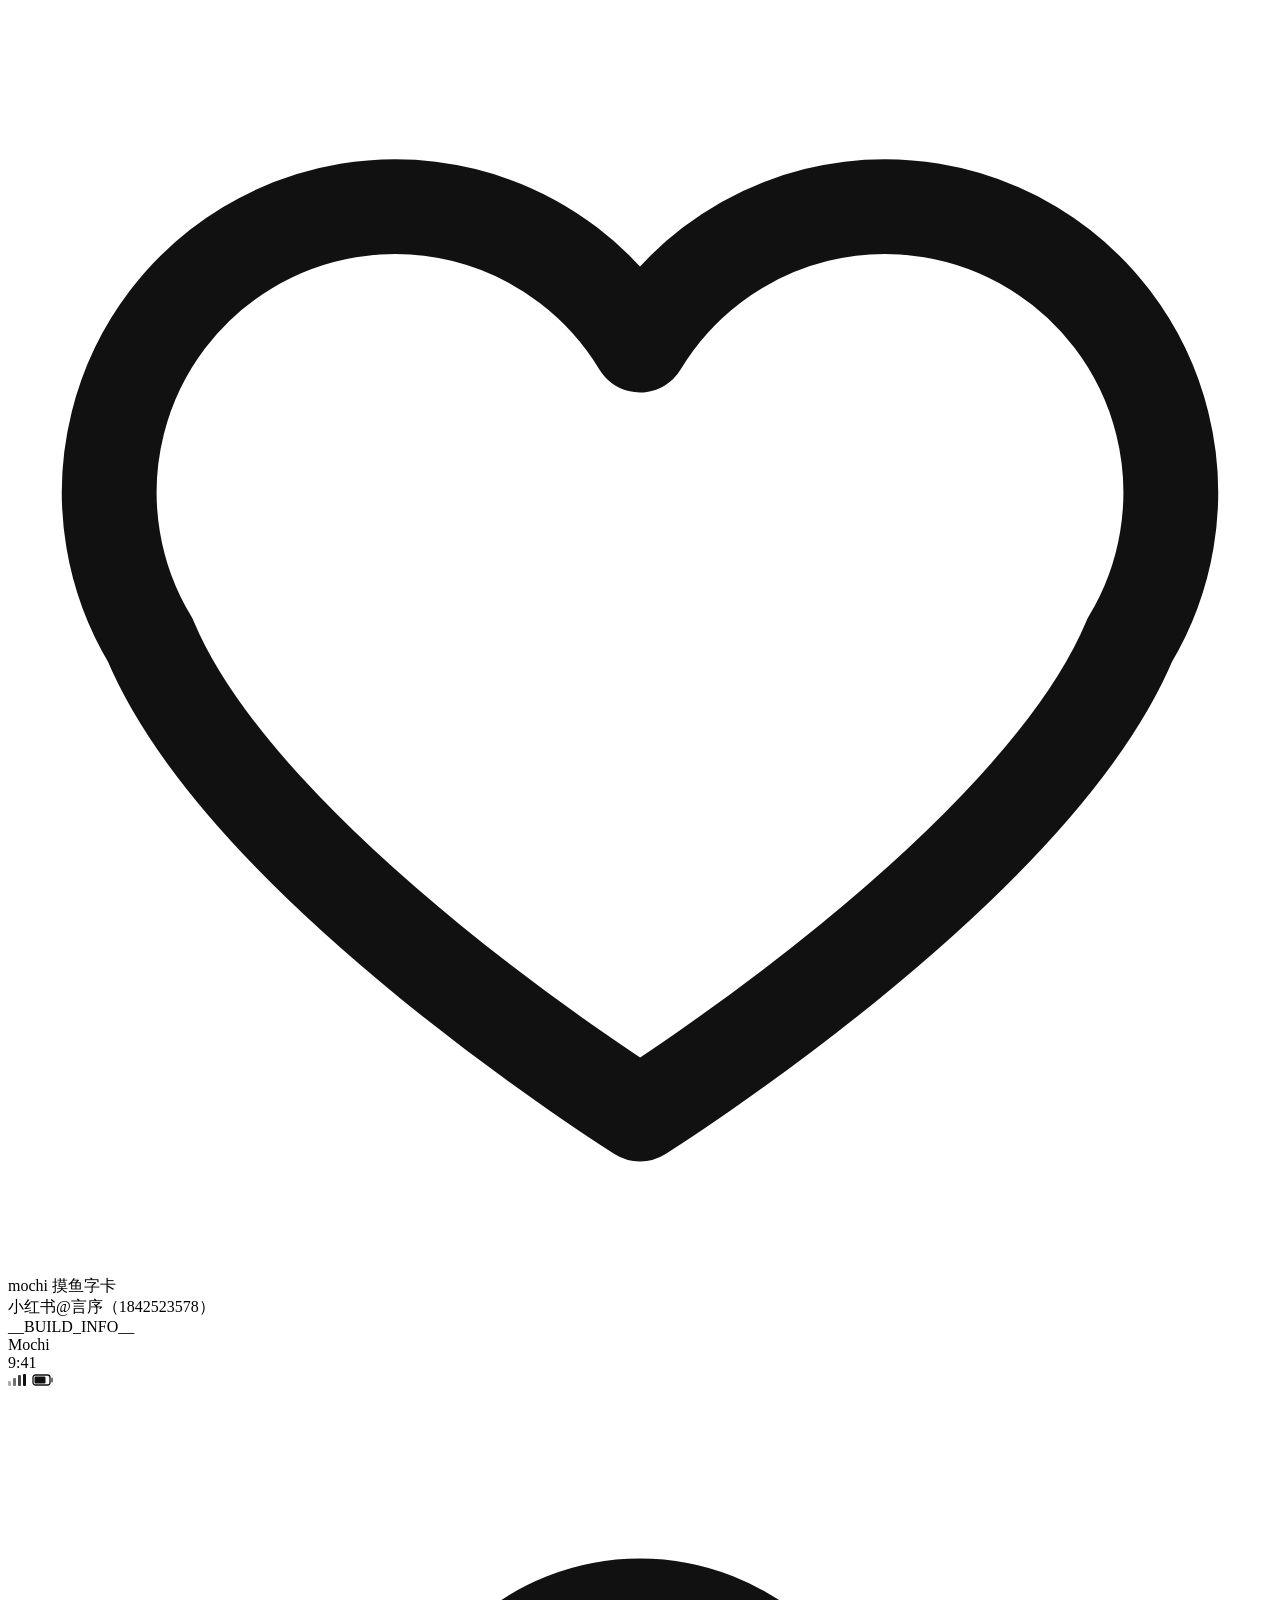
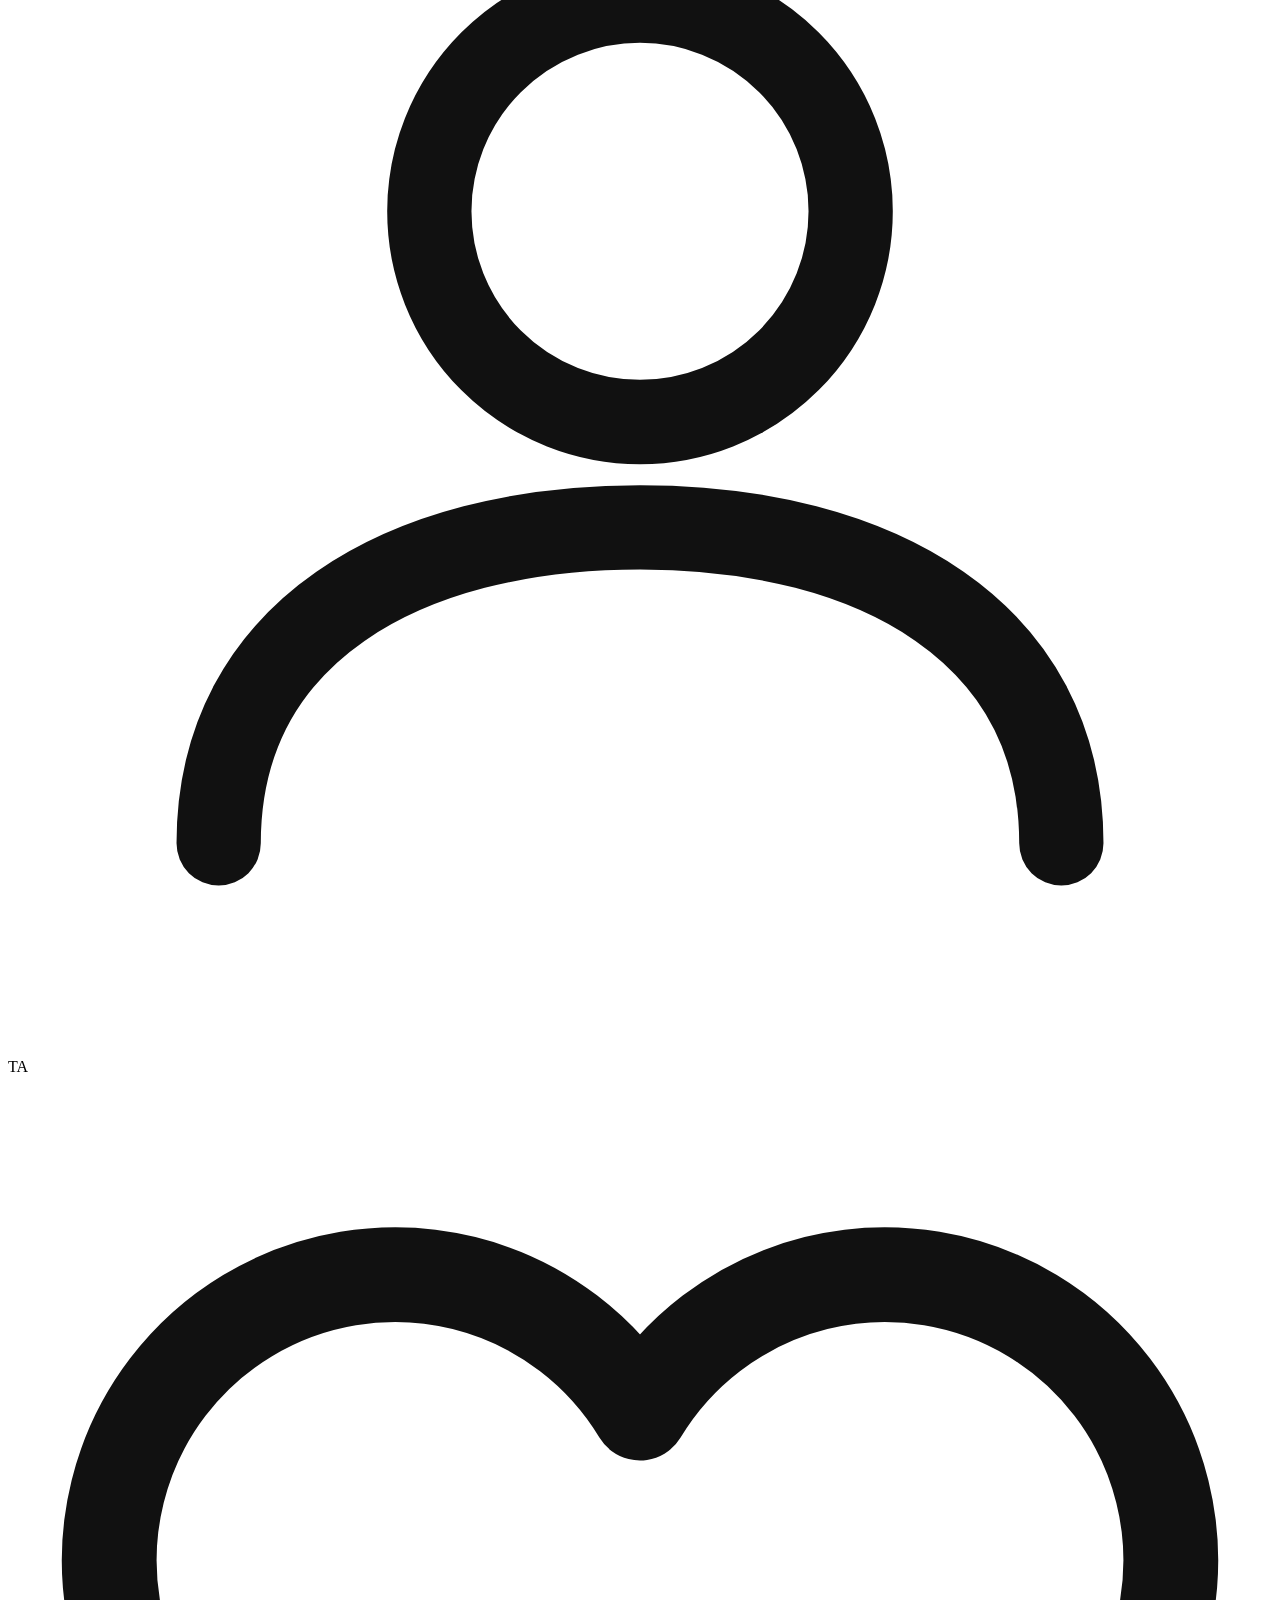
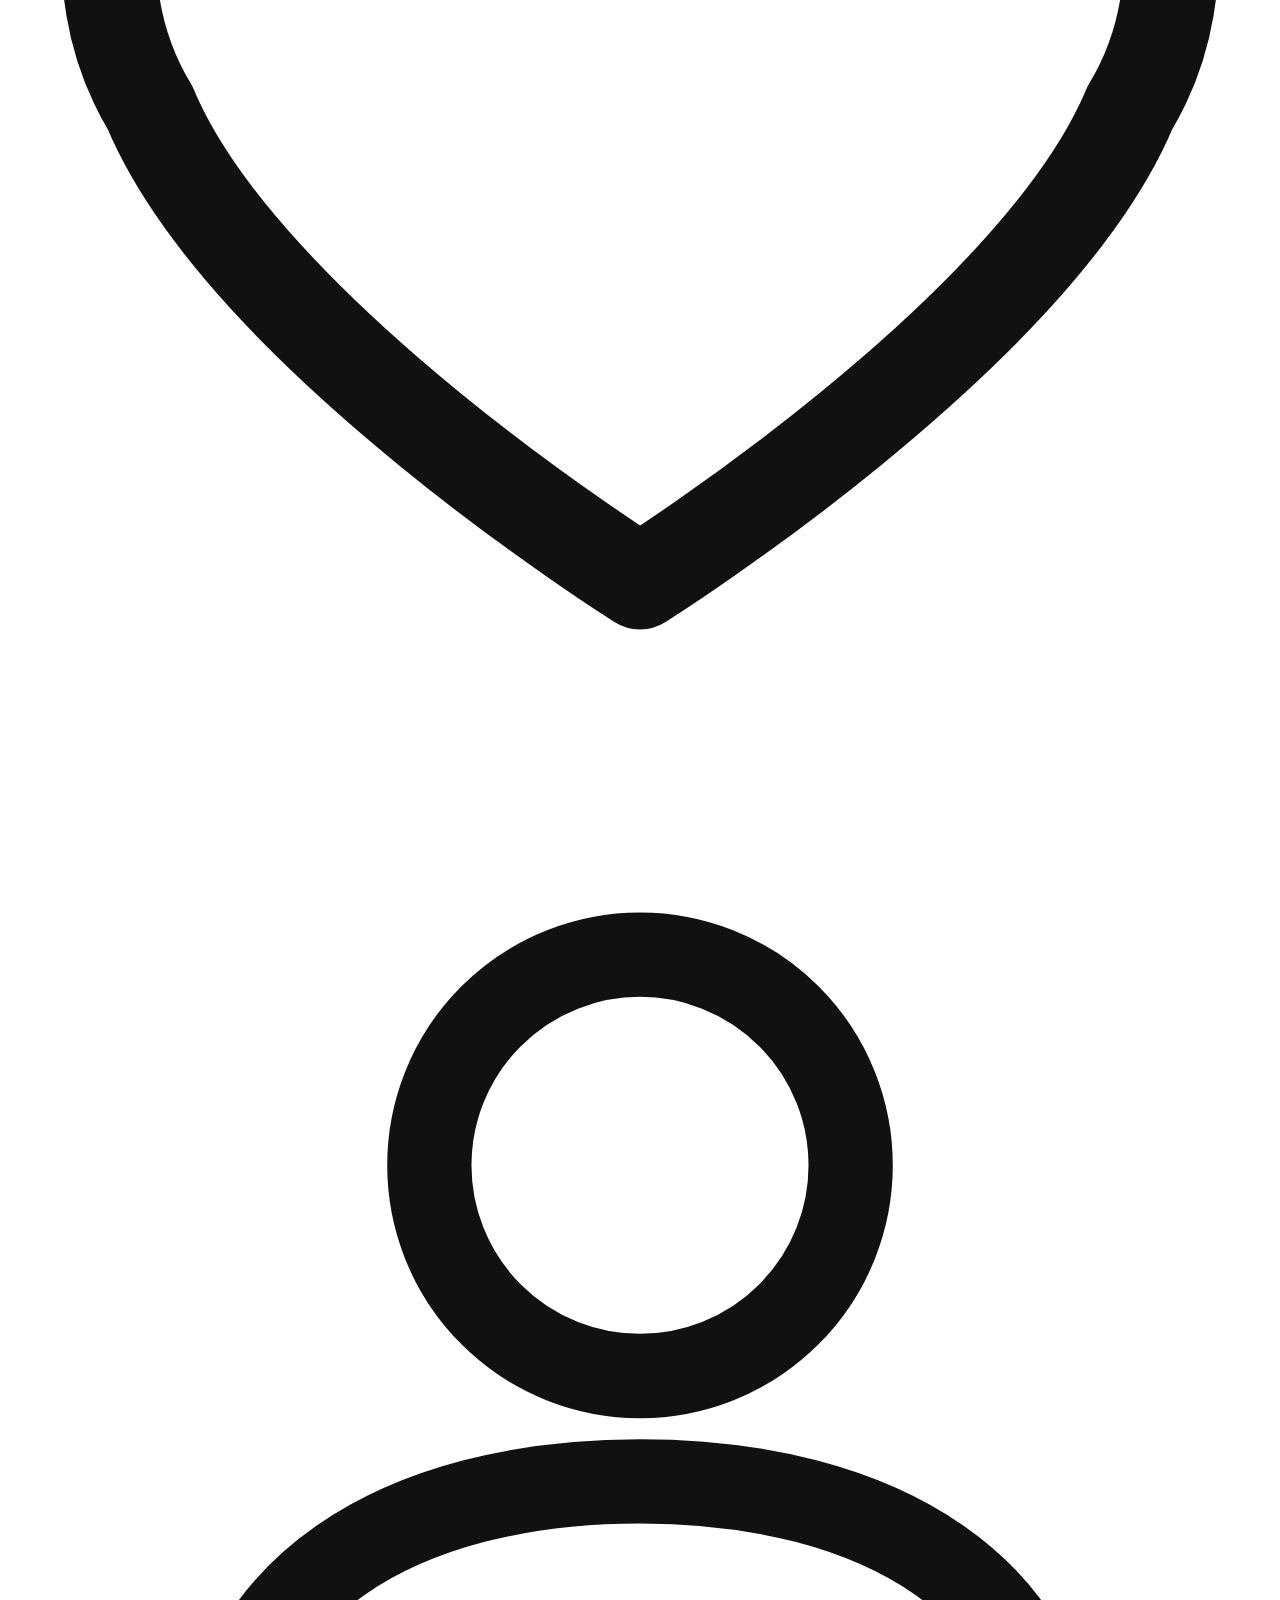
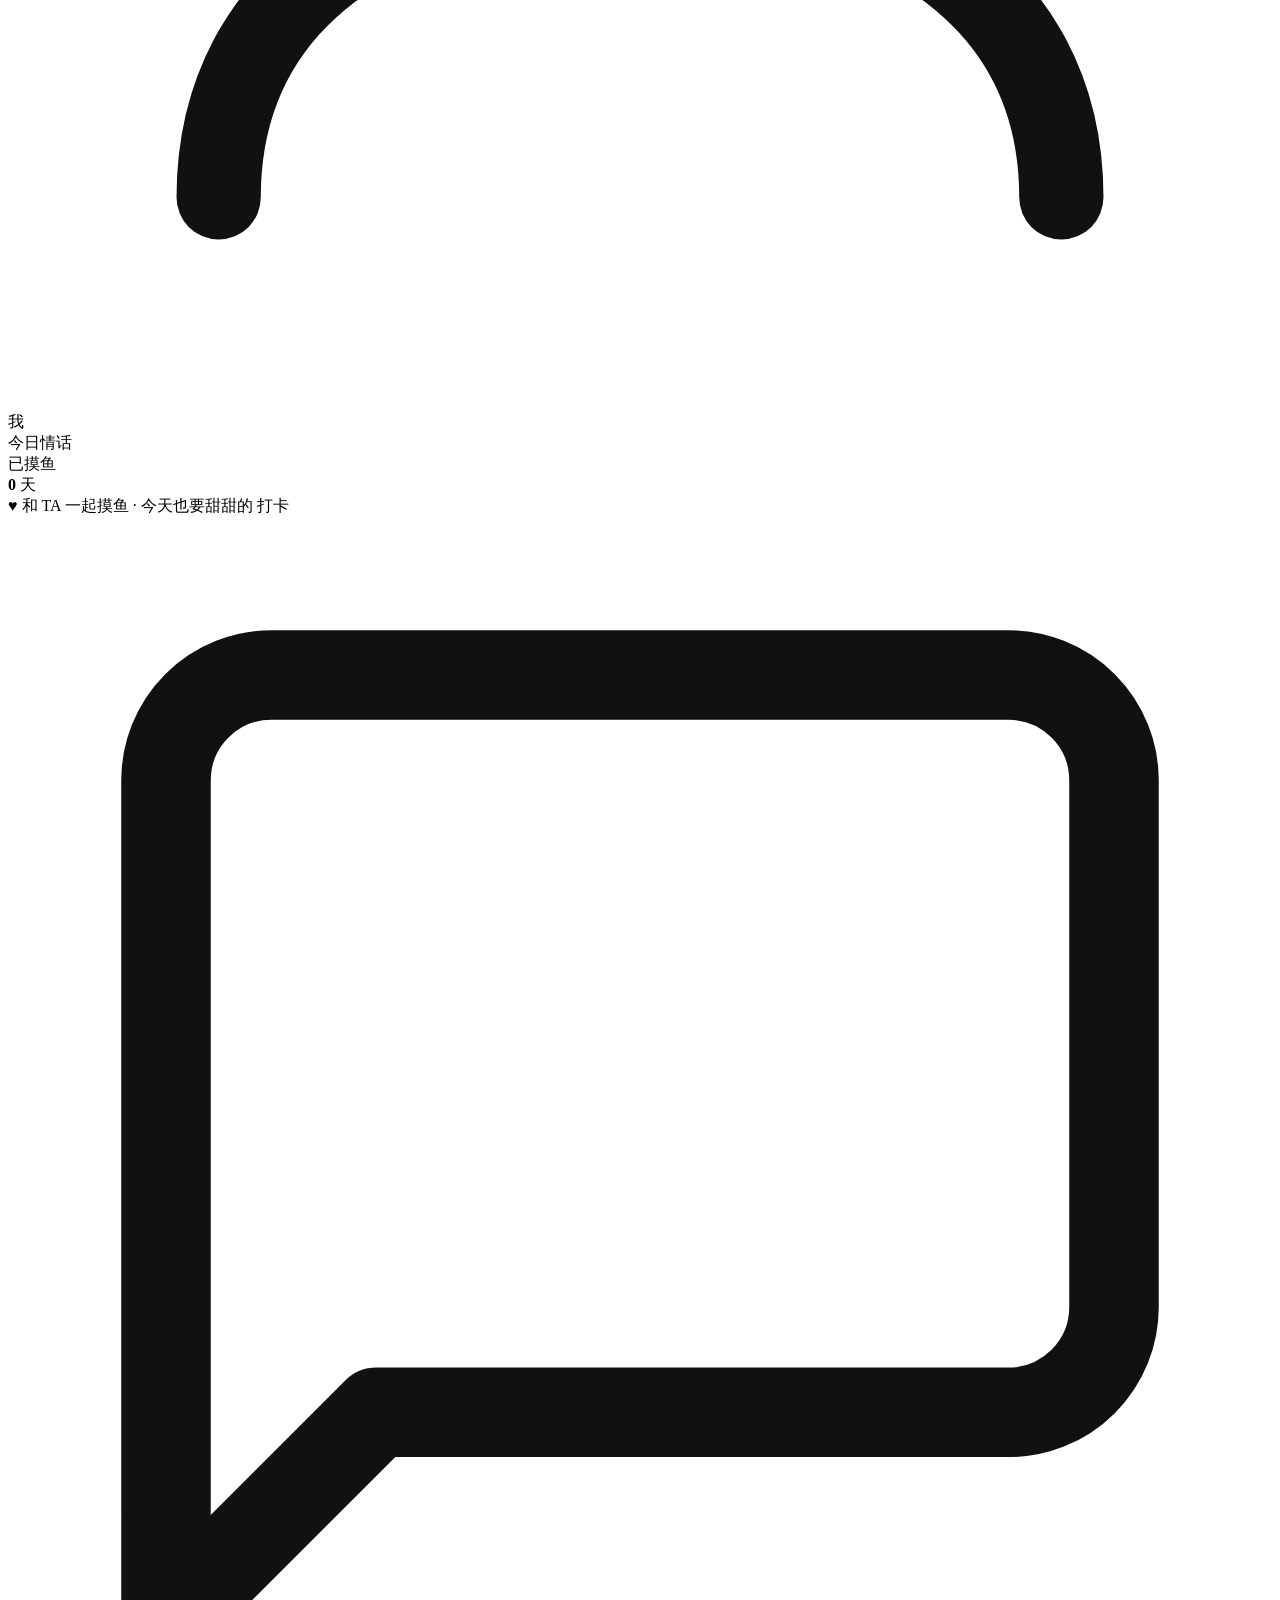
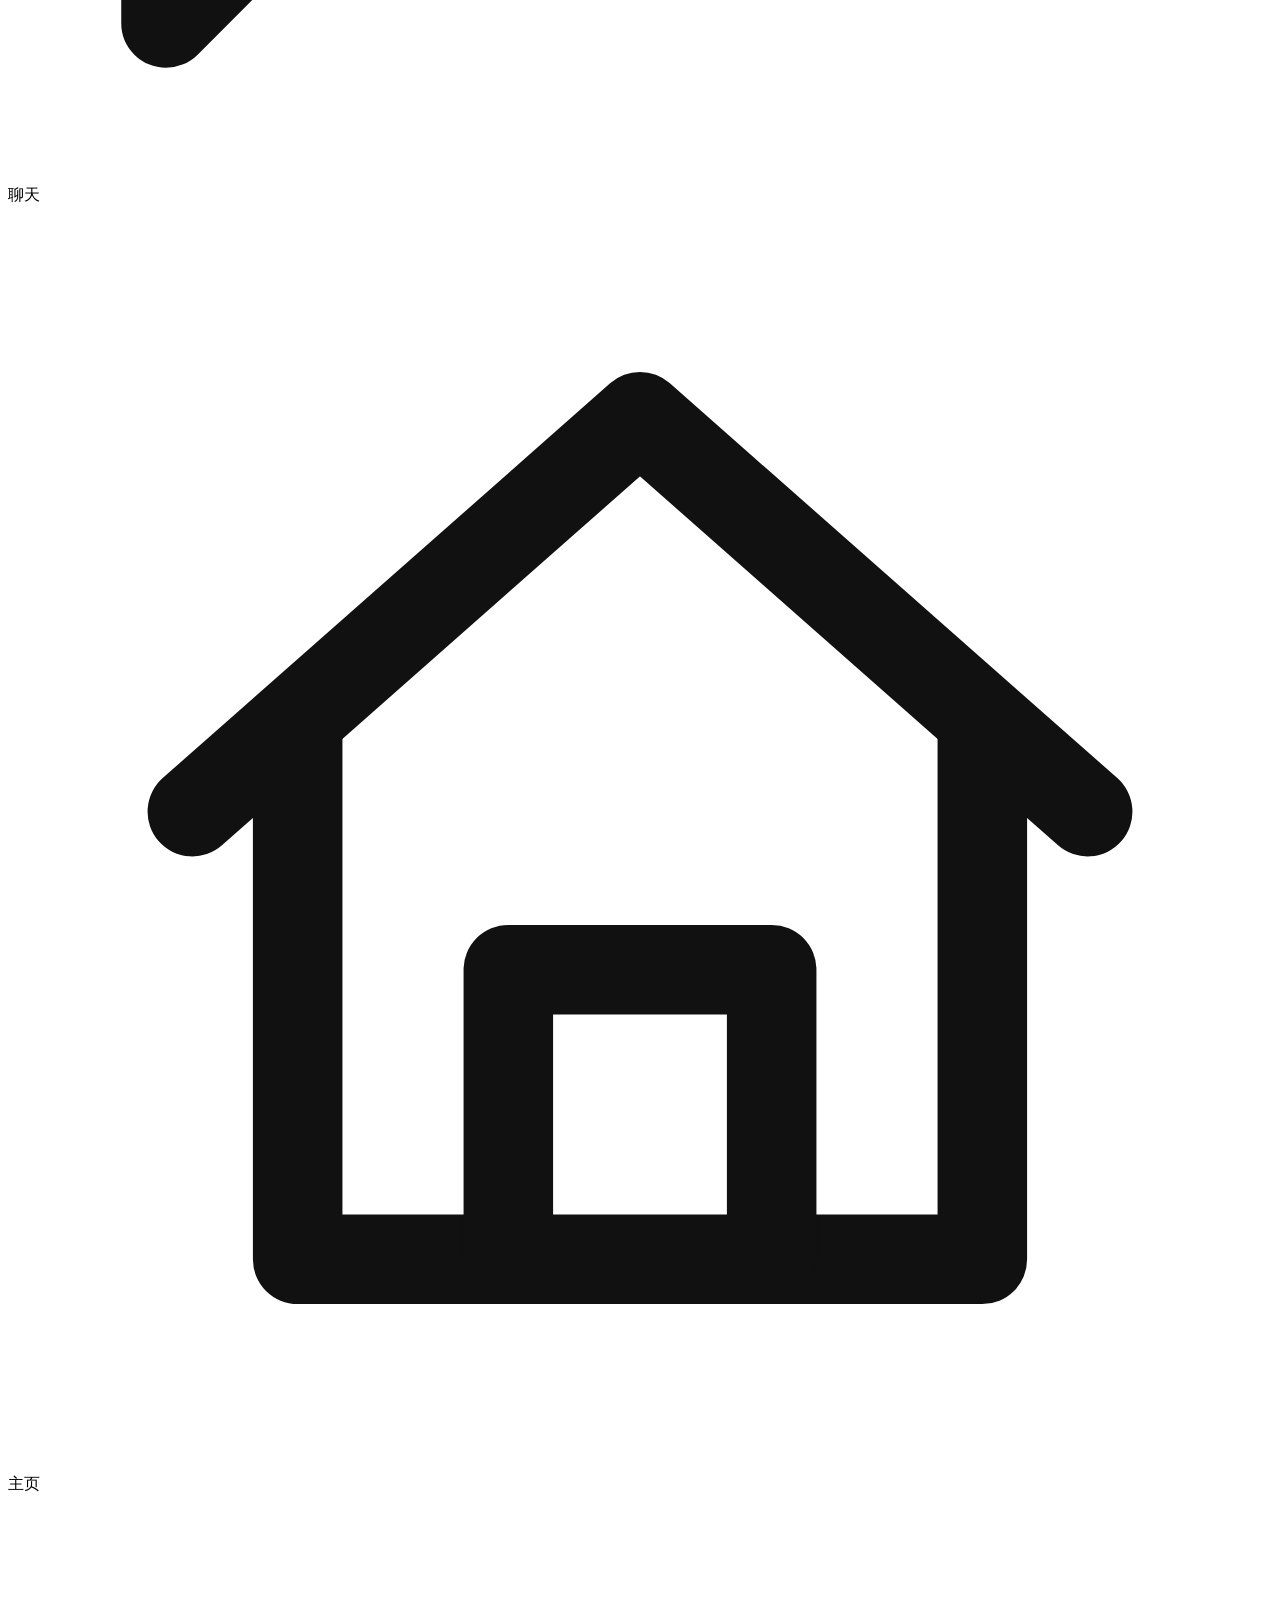
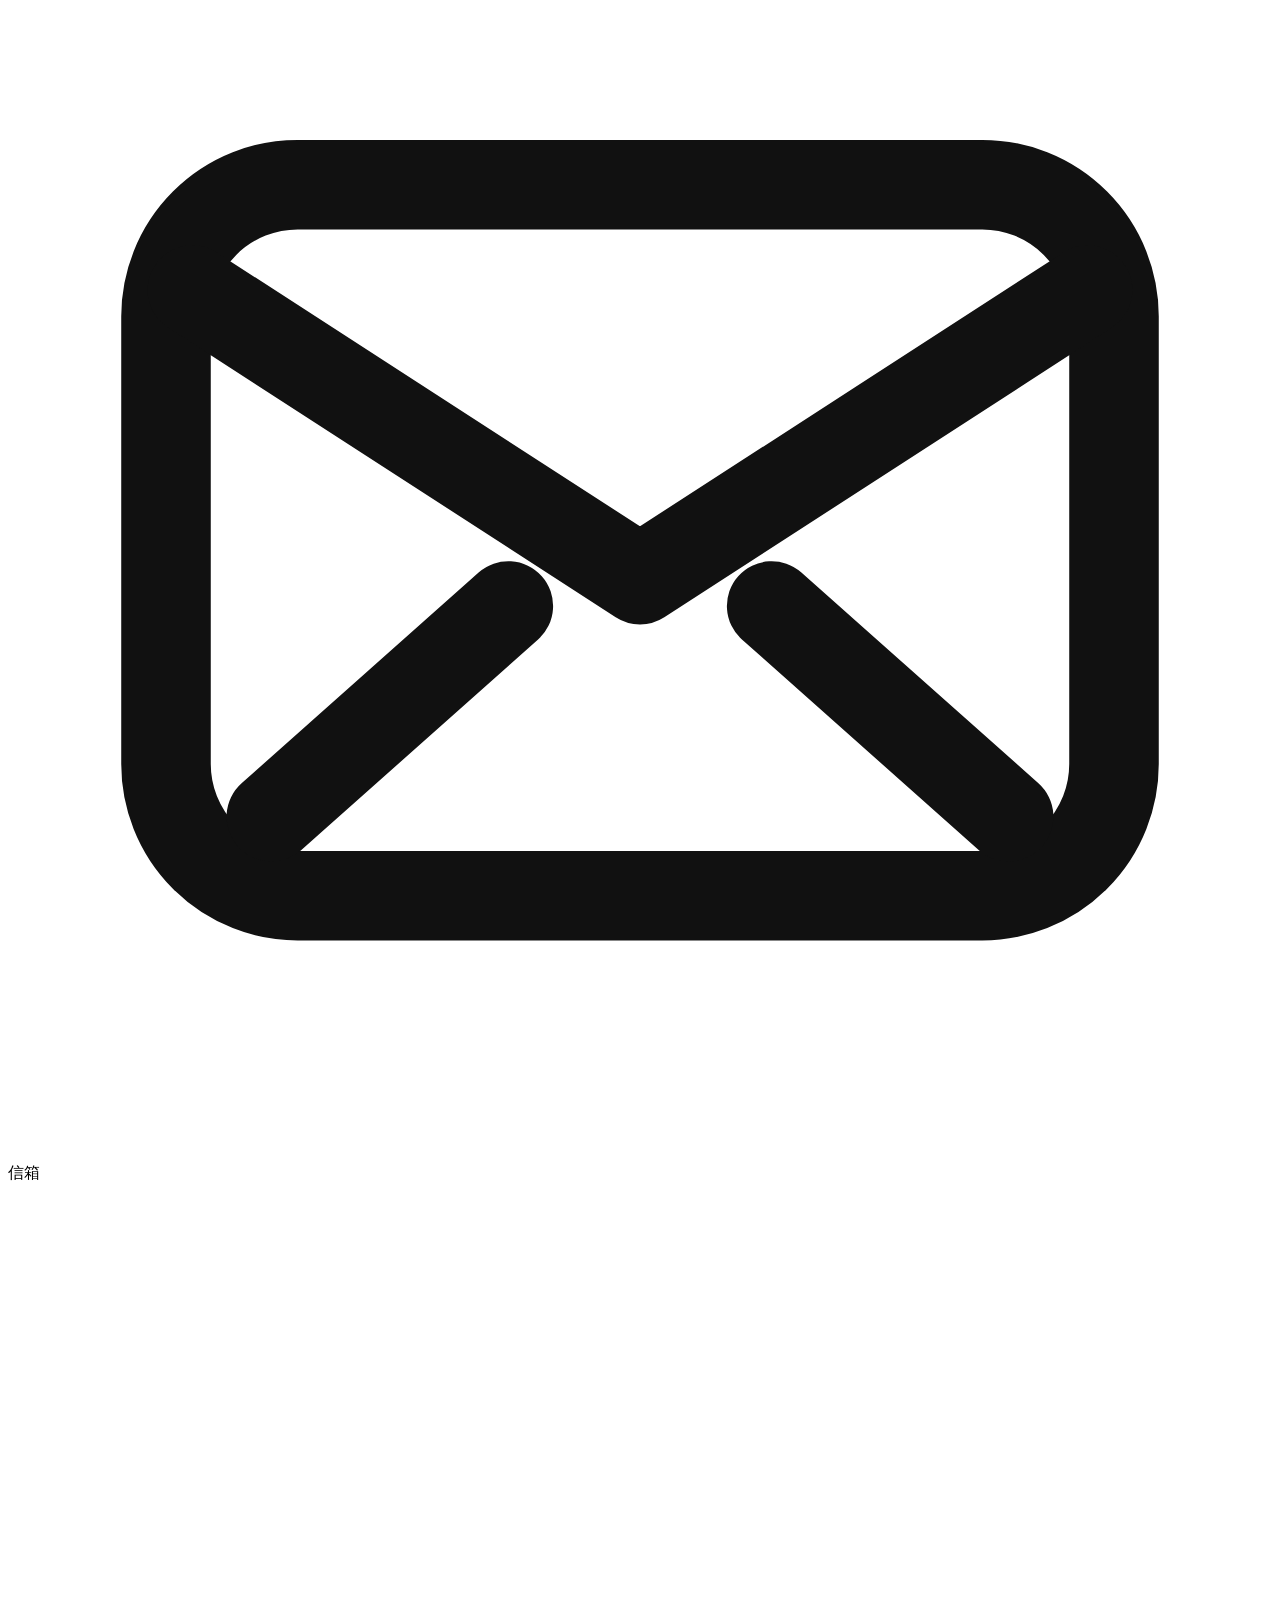
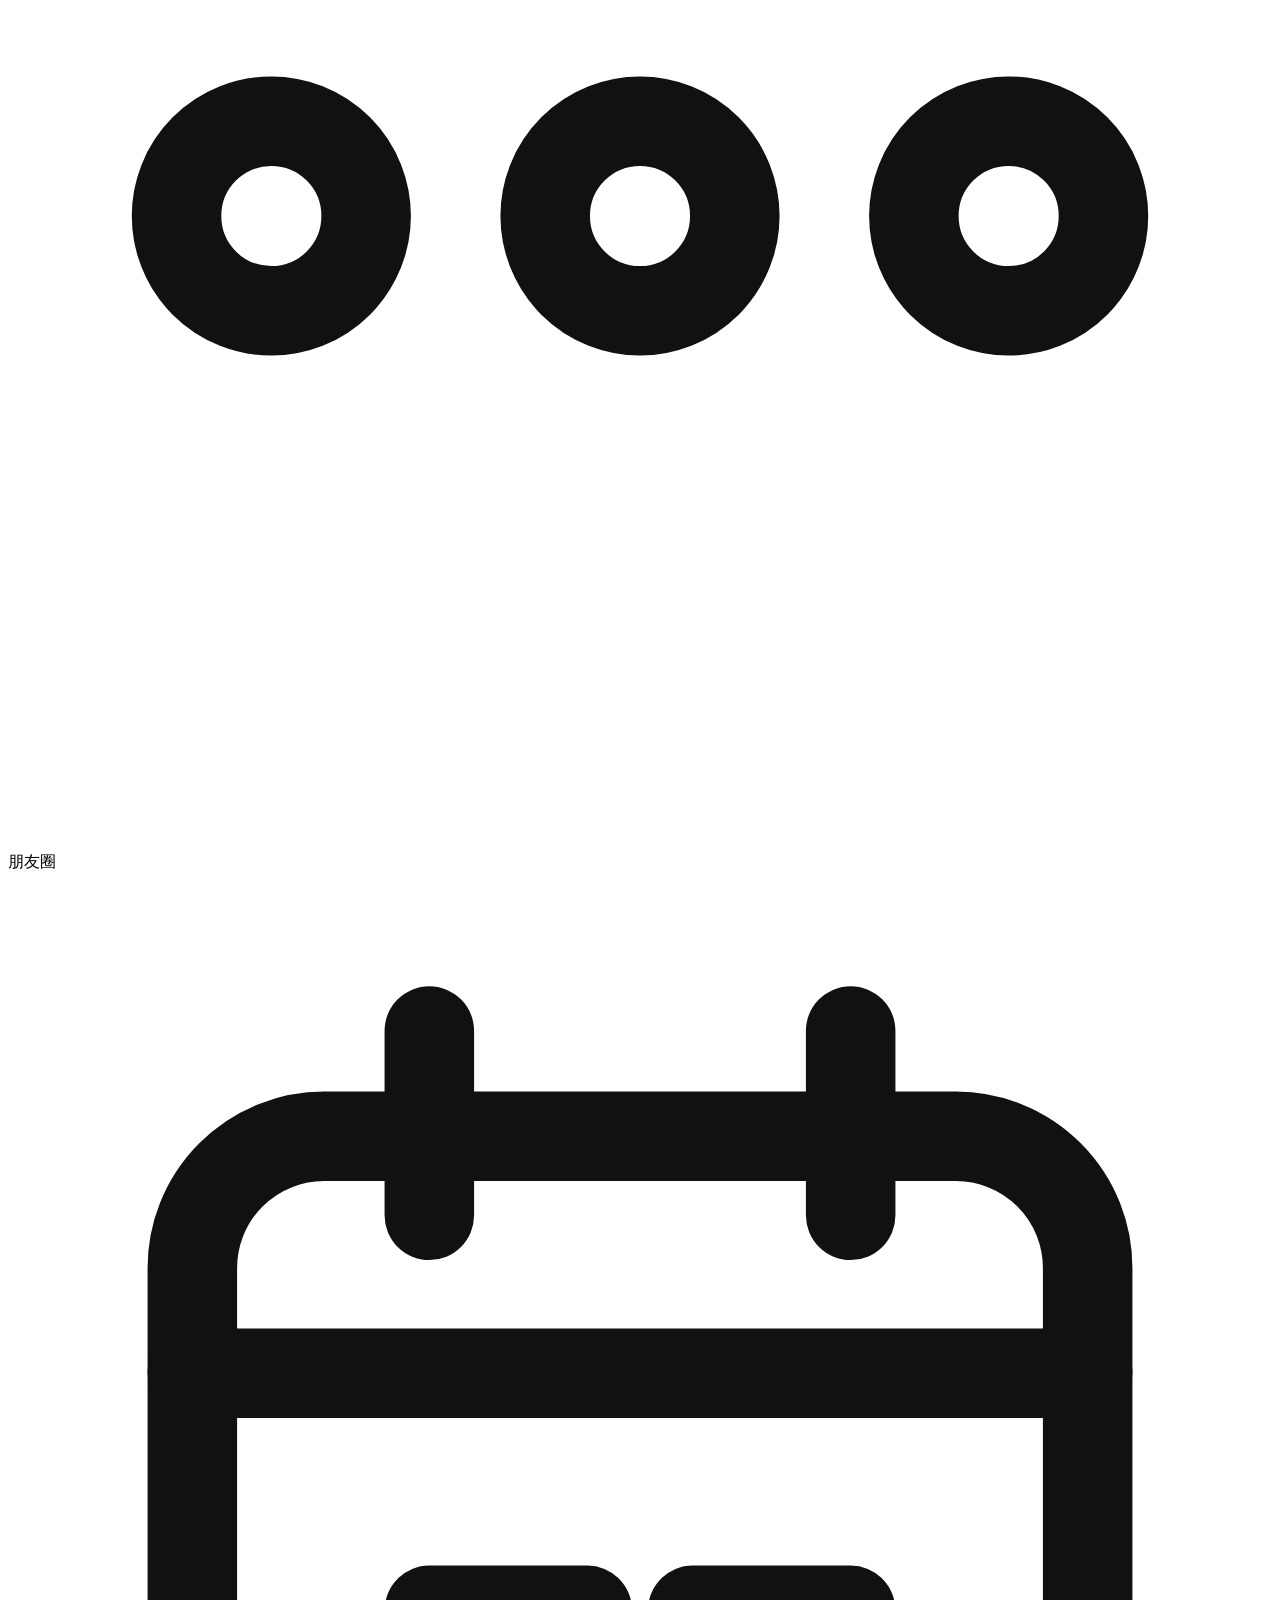
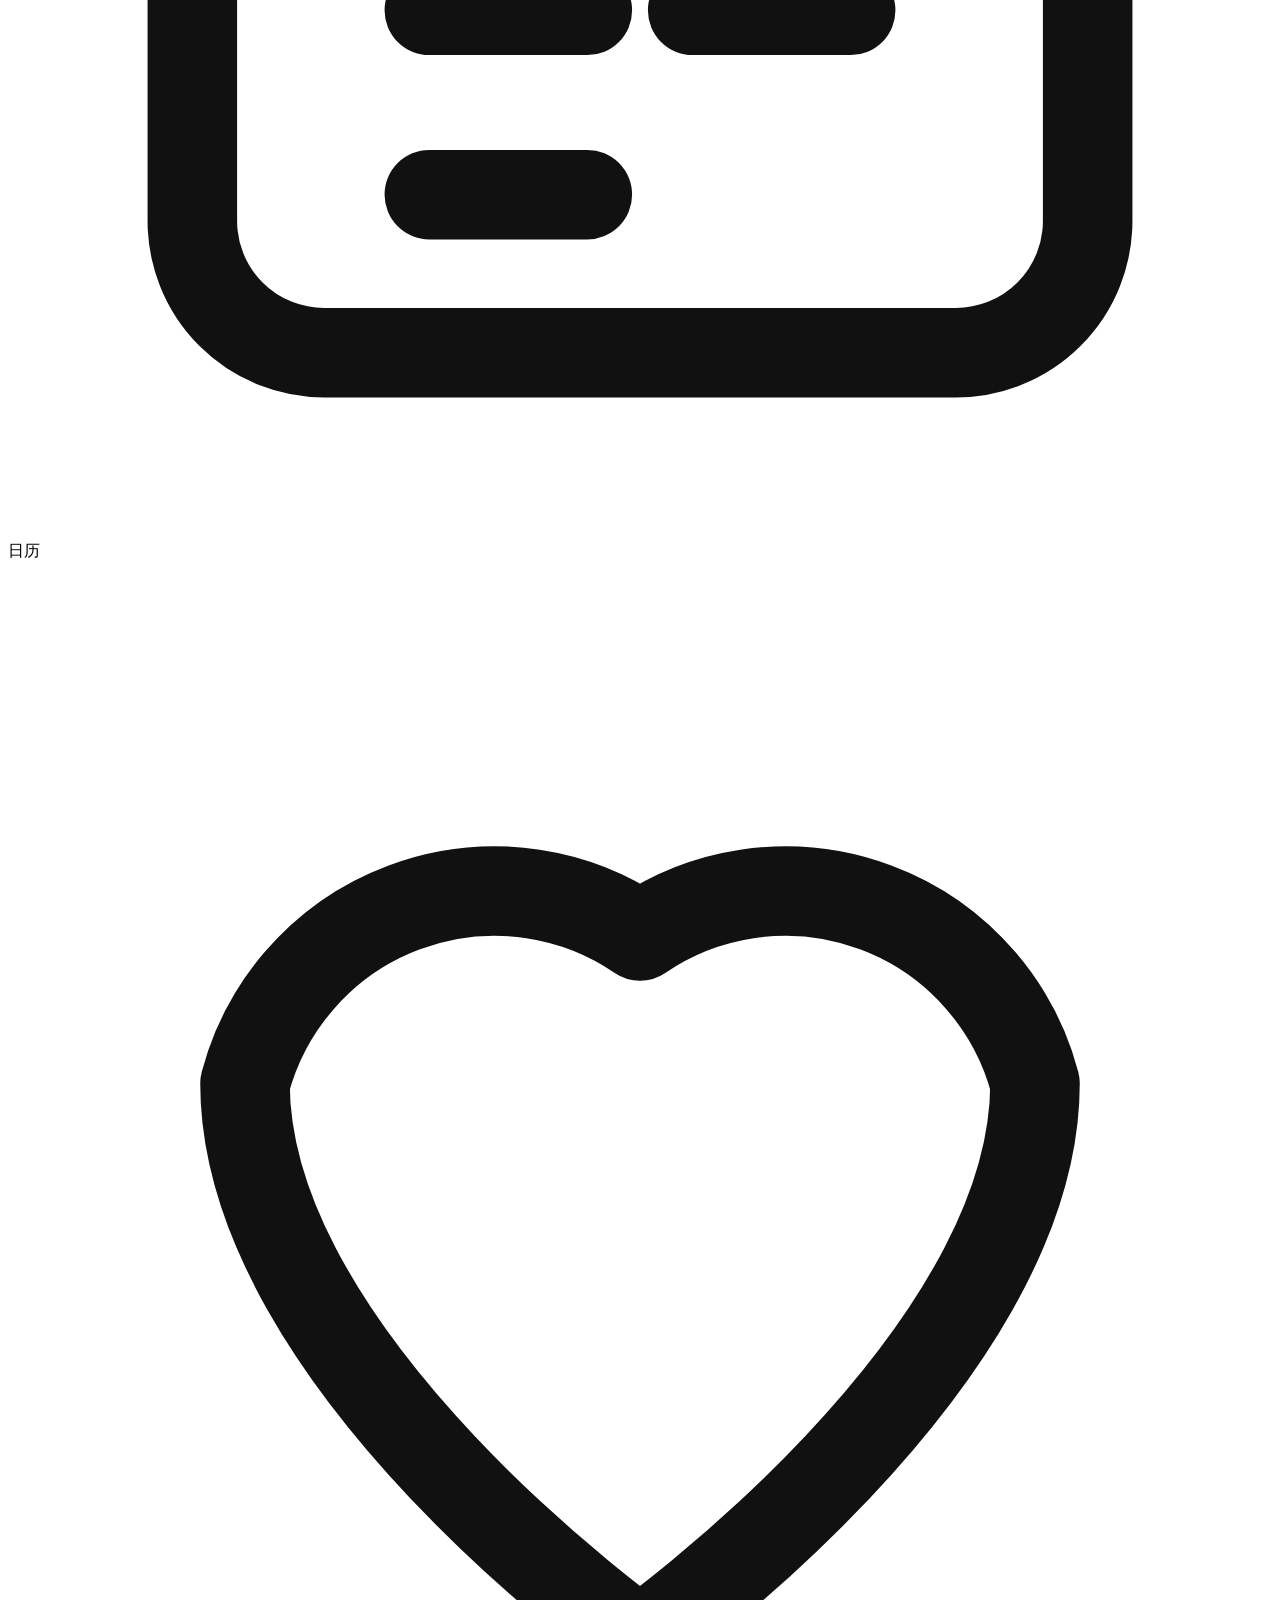
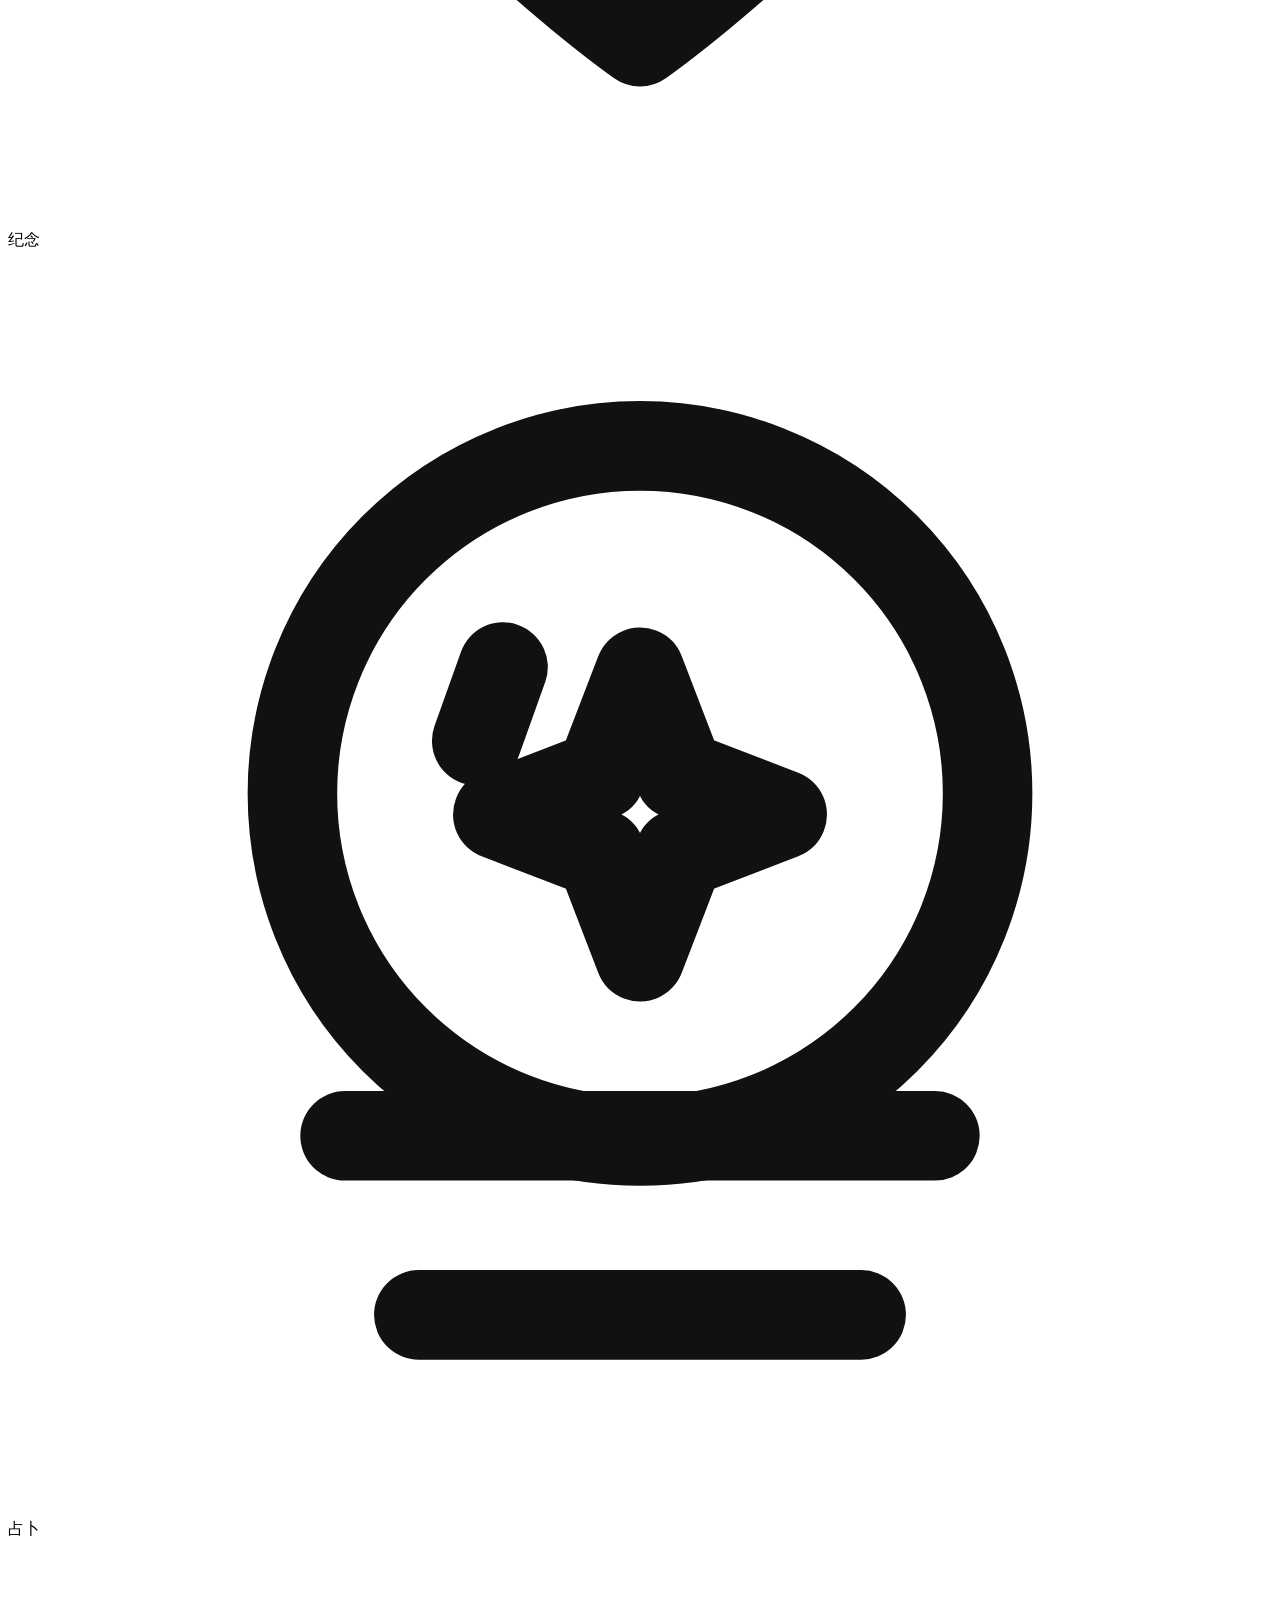
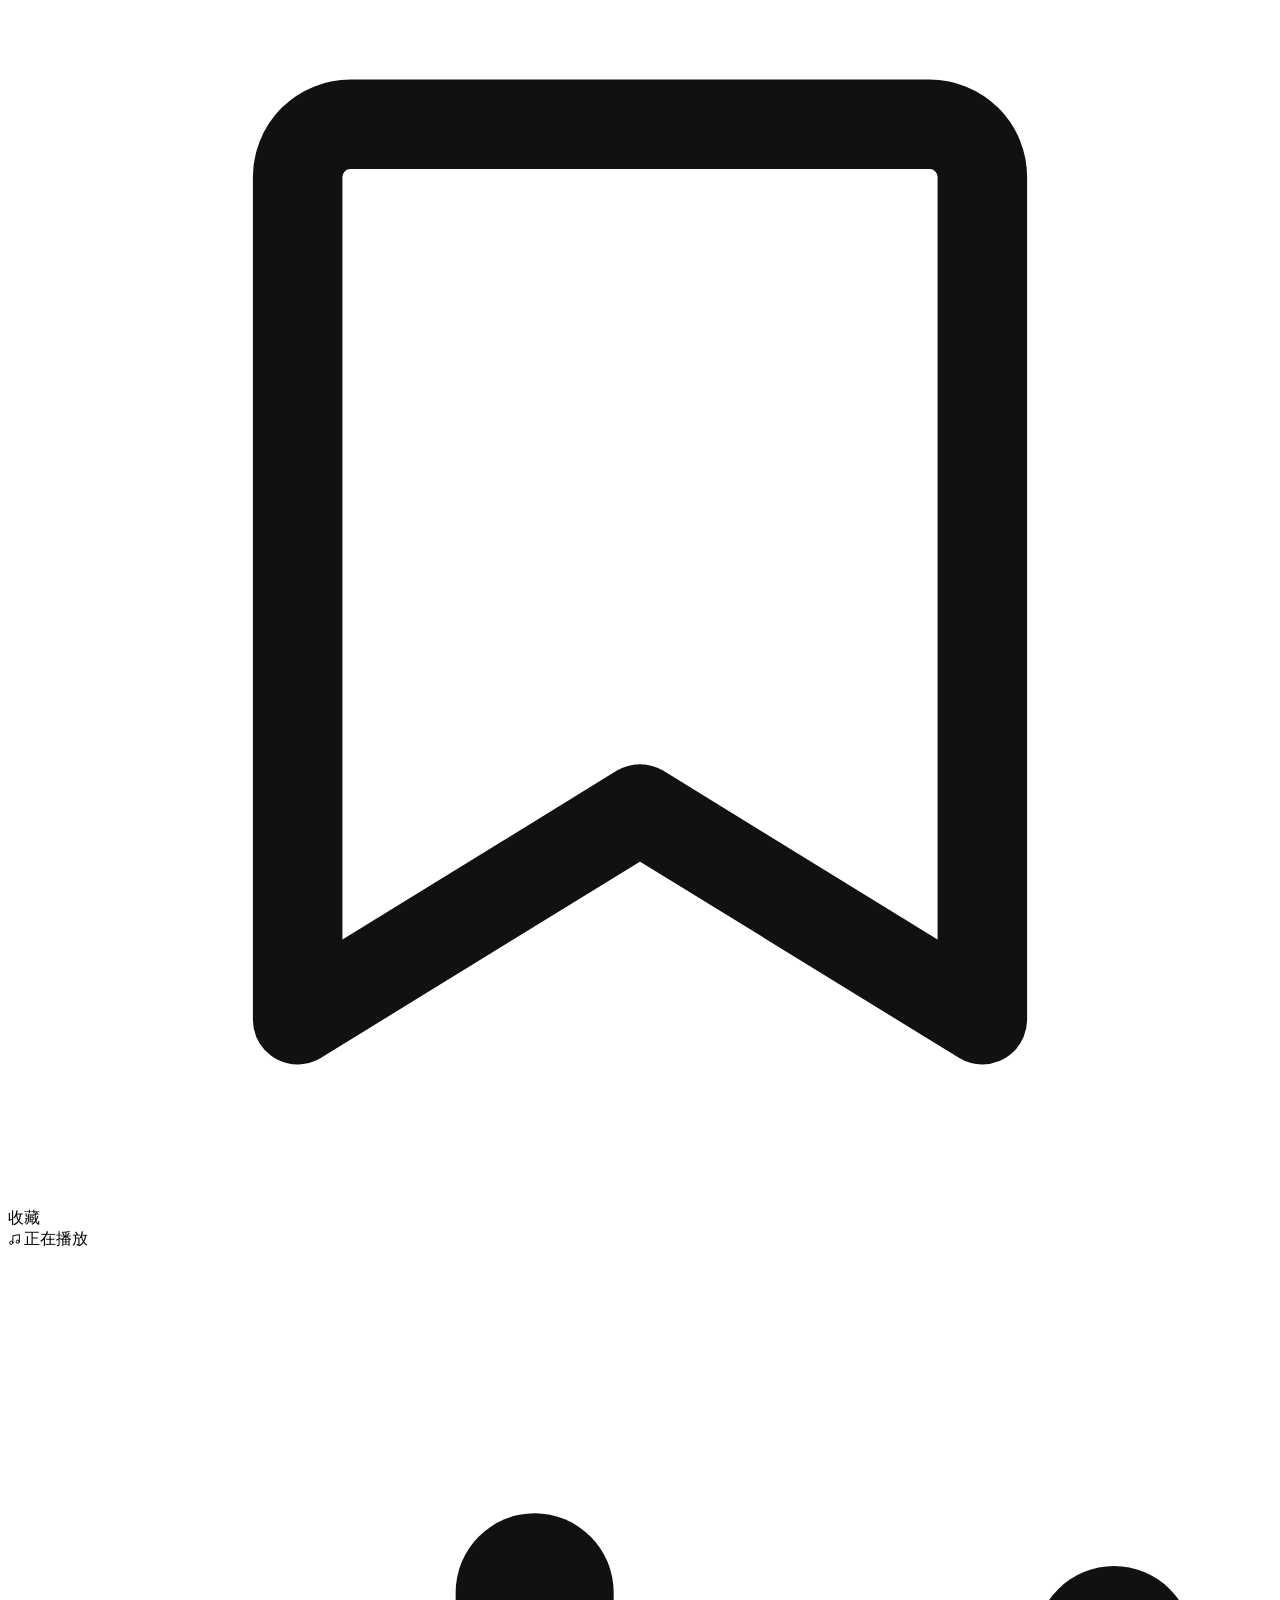
==== commit 42607b13: "Add files via upload" ====
--- a/src/template.html
+++ b/src/template.html
@@ -2,8 +2,17 @@
 <html lang="zh-CN">
 <head>
 <meta charset="UTF-8">
-<meta name="viewport" content="width=device-width, initial-scale=1.0">
+<meta name="viewport" content="width=device-width, initial-scale=1.0, viewport-fit=cover">
 <title>Mochi 字卡传讯</title>
+<meta name="description" content="情侣专属的摸鱼字卡聊天模拟器">
+<meta name="theme-color" content="#111111">
+<link rel="manifest" href="./manifest.webmanifest">
+<link rel="icon" type="image/png" sizes="192x192" href="./icon-192.png">
+<link rel="apple-touch-icon" href="./icon-180.png">
+<meta name="apple-mobile-web-app-capable" content="yes">
+<meta name="mobile-web-app-capable" content="yes">
+<meta name="apple-mobile-web-app-status-bar-style" content="black-translucent">
+<meta name="apple-mobile-web-app-title" content="Mochi">
 <style>
 /*__STYLES__*/
 </style>
@@ -18,6 +27,7 @@
       <div class="splash-title">mochi 摸鱼字卡</div>
       <div class="splash-dots"><i></i><i></i><i></i></div>
       <div class="splash-brand">小红书@言序（1842523578）</div>
+      <div class="splash-ver" id="splash-ver">__BUILD_INFO__</div>
     </div>
   </div>
   <div class="phone">
@@ -108,7 +118,7 @@
           <div class="app-name">纪念</div>
         </div>
         <div class="app" data-app="divination">
-          <div class="app-ico"><svg viewBox="0 0 24 24" fill="none" stroke="#111111" stroke-width="1.7" stroke-linecap="round" stroke-linejoin="round"><circle cx="12" cy="12" r="8.3"/><path d="M12 3.7l1.6 6.7 6.7 1.6-6.7 1.6L12 20.3l-1.6-6.7L3.7 12l6.7-1.6z"/></svg></div>
+          <div class="app-ico"><svg viewBox="0 0 24 24" fill="none" stroke="#111111" stroke-width="1.7" stroke-linecap="round" stroke-linejoin="round"><circle cx="12" cy="10.3" r="6.6"/><path d="M12 8l.75 1.95 1.95.75-1.95.75L12 13.4l-.75-1.95-1.95-.75 1.95-.75z"/><path d="M9.4 7.9l-.5 1.4"/><path d="M6.4 16.8h11.2M7.8 20.2h8.4"/></svg></div>
           <div class="app-name">占卜</div>
         </div>
         <div class="app" data-app="note">
@@ -198,8 +208,8 @@
 <div class="we-left">
 <span class="we-days" id="weekend-days">离周末还有 0 天</span>
 <span class="we-sub">距离周末 · 摸鱼倒计时</span>
-<span class="we-ta" id="weekend-ta-name">TA 摸鱼值 <b id="weekend-ta">0</b></span>
-<span class="we-ta" id="weekend-mine-name">我的摸鱼值 <b id="weekend-mine">0</b></span>
+<span class="we-ta" id="weekend-ta-name"><span class="pair"><i>TA 摸鱼值</i><b id="weekend-ta">0</b></span><span class="pair"><i>TA 工作值</i><b id="weekend-work-ta">0</b></span></span>
+<span class="we-ta" id="weekend-mine-name"><span class="pair"><i>我 摸鱼值</i><b id="weekend-mine">0</b></span><span class="pair"><i>我 工作值</i><b id="weekend-work">0</b></span></span>
 </div>
 <button class="we-btn" id="weekend-fish" title="摸鱼 +1">摸鱼 +<b id="weekend-count">0</b></button>
 </div>
@@ -281,6 +291,11 @@
       <svg viewBox="0 0 24 24" fill="none" stroke="currentColor" stroke-width="1.8" stroke-linecap="round" stroke-linejoin="round"><path d="M21 11.5a8.38 8.38 0 01-.9 3.8 8.5 8.5 0 01-7.6 4.7 8.38 8.38 0 01-3.8-.9L3 21l1.9-5.7a8.38 8.38 0 01-.9-3.8 8.5 8.5 0 014.7-7.6 8.38 8.38 0 013.8-.9h.5a8.48 8.48 0 018 8v.5z"/></svg>
       让TA现在问一次
     </button>
+    <div class="set-group glass">
+      <div class="gs-row"><span>TA 偶尔向你提问</span><label class="toggle"><input type="checkbox" id="ta-ask-enable"><span class="tk"></span></label></div>
+      <div class="gs-row"><span>触发概率</span><input type="range" id="ta-ask-prob" min="1" max="100" step="1" class="tc-range"><span class="tc-prob-val" id="ta-ask-prob-val">20%</span></div>
+      <div class="gs-row"><span>自动弹窗概率</span><input type="range" id="ta-ask-popup" min="0" max="100" step="1" class="tc-range"><span class="tc-prob-val" id="ta-ask-popup-val">70%</span></div>
+    </div>
     <div id="ta-ask-cats"></div>
   </div>
 </div>
@@ -301,6 +316,7 @@
     <div class="set-group glass">
       <div class="gs-row"><span>TA 偶尔递选择题</span><label class="toggle"><input type="checkbox" id="tc-enable"><span class="tk"></span></label></div>
       <div class="gs-row"><span>触发概率</span><input type="range" id="tc-prob" min="1" max="100" step="1" class="tc-range"><span class="tc-prob-val" id="tc-prob-val">15%</span></div>
+      <div class="gs-row"><span>自动弹窗概率</span><input type="range" id="tc-popup" min="0" max="100" step="1" class="tc-range"><span class="tc-prob-val" id="tc-popup-val">70%</span></div>
     </div>
     <div class="set-group glass">
       <div class="cal-card-title" style="padding:14px 14px 0"><svg viewBox="0 0 24 24" fill="none" stroke="currentColor" stroke-width="1.8" stroke-linecap="round" stroke-linejoin="round" style="width:14px;height:14px;vertical-align:-2px;margin-right:4px"><circle cx="12" cy="12" r="9"/><path d="M12 8v8M8 12h8"/></svg>添加问题</div>
@@ -345,6 +361,7 @@
     <div class="set-group glass">
       <div class="gs-row"><span>TA 偶尔对你好奇</span><label class="toggle"><input type="checkbox" id="tcu-enable"><span class="tk"></span></label></div>
       <div class="gs-row"><span>触发概率</span><input type="range" id="tcu-prob" min="1" max="100" step="1" class="tc-range"><span class="tc-prob-val" id="tcu-prob-val">15%</span></div>
+      <div class="gs-row"><span>自动弹窗概率</span><input type="range" id="tcu-popup" min="0" max="100" step="1" class="tc-range"><span class="tc-prob-val" id="tcu-popup-val">70%</span></div>
       <div class="gs-row"><span>回答后 TA 偶尔追问</span><label class="toggle"><input type="checkbox" id="tcu-followup"><span class="tk"></span></label></div>
     </div>
     <div class="set-group glass">
@@ -395,6 +412,7 @@
     <div class="set-group glass">
       <div class="gs-row"><span>TA 偶尔吐槽你一句</span><label class="toggle"><input type="checkbox" id="tr-enable"><span class="tk"></span></label></div>
       <div class="gs-row"><span>触发概率</span><input type="range" id="tr-prob" min="1" max="100" step="1" class="tc-range"><span class="tc-prob-val" id="tr-prob-val">30%</span></div>
+      <div class="gs-row"><span>自动弹窗概率</span><input type="range" id="tr-popup" min="0" max="100" step="1" class="tc-range"><span class="tc-prob-val" id="tr-popup-val">70%</span></div>
     </div>
     <div class="set-group glass">
       <div class="cal-card-title" style="padding:14px 14px 0"><svg viewBox="0 0 24 24" fill="none" stroke="currentColor" stroke-width="1.8" stroke-linecap="round" stroke-linejoin="round" style="width:14px;height:14px;vertical-align:-2px;margin-right:4px"><circle cx="12" cy="12" r="9"/><path d="M12 8v8M8 12h8"/></svg>添加吐槽字卡</div>
@@ -582,6 +600,11 @@
           <div class="txt">通话设置</div>
           <div class="arrow"><svg viewBox="0 0 24 24" fill="none" stroke-linecap="round" stroke-linejoin="round"><path d="M9 18l6-6-6-6"/></svg></div>
         </div>
+        <div class="set-row" id="row-sfx-settings">
+          <div class="ico"><svg viewBox="0 0 24 24" fill="none" stroke="#111111" stroke-width="1.8" stroke-linecap="round" stroke-linejoin="round"><path d="M3 12h4l4-7v14l-4-7H3z"/><path d="M17 9a4 4 0 010 6M19.5 6.5a8 8 0 010 11"/></svg></div>
+          <div class="txt">音效设置</div>
+          <div class="arrow"><svg viewBox="0 0 24 24" fill="none" stroke-linecap="round" stroke-linejoin="round"><path d="M9 18l6-6-6-6"/></svg></div>
+        </div>
         <div class="set-row" id="row-about">
           <div class="ico"><svg viewBox="0 0 24 24" fill="none" stroke="#111111" stroke-width="1.8" stroke-linecap="round" stroke-linejoin="round"><path d="M12 3l1.9 5.1L19 10l-5.1 1.9L12 17l-1.9-5.1L5 10l5.1-1.9z"/><path d="M18.5 14.5l.7 1.8 1.8.7-1.8.7-.7 1.8-.7-1.8-1.8-.7 1.8-.7z"/></svg></div>
           <div class="txt">原版功能介绍</div>
@@ -615,7 +638,7 @@
           <div class="txt">清除本地数据</div>
         </div>
       </div>
-      <div class="ver">Mochi 字卡传讯 v3.5.23</div>
+      <div class="ver">Mochi 字卡传讯 v3.5.79</div>
       <div class="ver-credit">原版小红书@言序（1842523578）</div>
     </div>
 
@@ -864,6 +887,67 @@
           <div class="gs-row"><span>通话中挂断概率</span><div class="stepper" data-k="call-hangup" data-min="0" data-max="100" data-step="0.01"><button class="stp-min">−</button><input class="stp-val" id="call-hangup-val" readonly><button class="stp-max">+</button></div></div>
         </div>
         <div class="sm-set-hint" style="padding:0 16px 8px">来电概率：对方回复消息和主动发消息时，触发打电话的概率。接听/忙线/拒接：我方呼出时对方的结果概率。挂断概率：通话中对方主动挂断（每 30 秒检查一次）。</div>
+        <div class="gs-title">通话背景</div>
+        <div class="set-group glass">
+          <div class="set-row" id="call-bg-row">
+            <div class="ico"><svg viewBox="0 0 24 24" fill="none" stroke="#111111" stroke-width="1.8" stroke-linecap="round" stroke-linejoin="round"><rect x="3" y="3" width="18" height="18" rx="3"/><circle cx="9" cy="9" r="2"/><path d="M21 15l-5-5-9 9"/></svg></div>
+            <div class="txt">通话背景图片</div>
+            <div class="val" id="call-bg-val"></div>
+          </div>
+          <div class="set-row" id="call-bg-remove" hidden>
+            <div class="ico"><svg viewBox="0 0 24 24" fill="none" stroke="#111111" stroke-width="1.8" stroke-linecap="round" stroke-linejoin="round"><path d="M4 7h16M10 11v6M14 11v6"/><path d="M6 7l1 12a2 2 0 002 2h6a2 2 0 002-2l1-12"/><path d="M9 7V5a2 2 0 012-2h2a2 2 0 012 2v2"/></svg></div>
+            <div class="txt">移除通话背景</div>
+          </div>
+        </div>
+      </div>
+    </div>
+
+    <!-- 音效设置（独立页面） -->
+    <div class="page" id="page-sfx-settings" hidden>
+      <div class="chat-head">
+        <span class="ch-back" id="sfx-back">
+          <svg viewBox="0 0 24 24" fill="none" stroke="#111111" stroke-width="2" stroke-linecap="round" stroke-linejoin="round"><path d="M15 18l-6-6 6-6"/></svg>
+        </span>
+        <span class="ch-name">音效设置</span>
+      </div>
+      <div class="gs-scroll">
+        <div class="gs-title">联系人来电</div>
+        <div class="set-group glass">
+          <div class="set-row" id="sfx-ring-row">
+            <div class="ico"><svg viewBox="0 0 24 24" fill="none" stroke="#111111" stroke-width="1.8" stroke-linecap="round" stroke-linejoin="round"><path d="M22 16.92v3a2 2 0 01-2.18 2 19.79 19.79 0 01-8.63-3.07 19.5 19.5 0 01-6-6 19.79 19.79 0 01-3.07-8.67A2 2 0 014.11 2h3a2 2 0 012 1.72 12.84 12.84 0 00.7 2.81 2 2 0 01-.45 2.11L8.09 9.91a16 16 0 006 6l1.27-1.27a2 2 0 012.11-.45 12.84 12.84 0 002.81.7A2 2 0 0122 16.92z"/></svg></div>
+            <div class="txt">来电铃声</div>
+            <div class="val" id="sfx-ring-val"></div>
+          </div>
+          <div class="set-row sub" id="sfx-ring-tools">
+            <button class="cc-tool" id="sfx-ring-upload">上传音频</button>
+            <button class="cc-tool" id="sfx-ring-play">试听</button>
+            <button class="cc-tool" id="sfx-ring-clear">清除</button>
+          </div>
+        </div>
+        <div class="gs-title">聊天音效</div>
+        <div class="set-group glass">
+          <div class="set-row" id="sfx-in-row">
+            <div class="ico"><svg viewBox="0 0 24 24" fill="none" stroke="#111111" stroke-width="1.8" stroke-linecap="round" stroke-linejoin="round"><path d="M3 12h4l4-7v14l-4-7H3z"/><path d="M17 9a4 4 0 010 6"/></svg></div>
+            <div class="txt">联系人发送和回复消息</div>
+            <div class="val" id="sfx-in-val"></div>
+          </div>
+          <div class="set-row sub" id="sfx-in-tools">
+            <button class="cc-tool" id="sfx-in-upload">上传音频</button>
+            <button class="cc-tool" id="sfx-in-play">试听</button>
+            <button class="cc-tool" id="sfx-in-clear">清除</button>
+          </div>
+          <div class="set-row" id="sfx-out-row">
+            <div class="ico"><svg viewBox="0 0 24 24" fill="none" stroke="#111111" stroke-width="1.8" stroke-linecap="round" stroke-linejoin="round"><path d="M21 12h-4l-4-7v14l4-7h4z"/><path d="M7 9a4 4 0 010 6"/></svg></div>
+            <div class="txt">我发送消息</div>
+            <div class="val" id="sfx-out-val"></div>
+          </div>
+          <div class="set-row sub" id="sfx-out-tools">
+            <button class="cc-tool" id="sfx-out-upload">上传音频</button>
+            <button class="cc-tool" id="sfx-out-play">试听</button>
+            <button class="cc-tool" id="sfx-out-clear">清除</button>
+          </div>
+        </div>
+        <div class="sm-set-hint" style="padding:0 16px 8px">支持 mp3 / wav / ogg / m4a 等音频格式。设置后当小发生对应事件时自动播放；不设置则不播放。</div>
       </div>
     </div>
 
@@ -956,7 +1040,7 @@
         <div class="modal-title" id="modal-title">修改昵称</div>
         <div class="modal-static" id="modal-static" hidden></div>
         <input type="text" class="modal-input" id="modal-input" maxlength="12" placeholder="输入内容">
-        <textarea class="modal-textarea" id="modal-textarea" rows="7" placeholder="多行内容"></textarea>
+        <textarea class="modal-textarea" id="modal-textarea" rows="3" placeholder="多行内容"></textarea>
         <div class="modal-swatches" id="modal-swatches" hidden></div>
         <div class="modal-pills" id="modal-pills" hidden></div>
         <input type="color" id="modal-color" value="#111111" hidden>
@@ -1042,7 +1126,7 @@
       <div class="div-scroll">
         <div class="div-hero glass">
           <div class="div-hero-ico">
-            <svg viewBox="0 0 24 24" fill="none" stroke="currentColor" stroke-width="1.6" stroke-linecap="round" stroke-linejoin="round"><circle cx="12" cy="12" r="8.3"/><path d="M12 3.7l1.6 6.7 6.7 1.6-6.7 1.6L12 20.3l-1.6-6.7L3.7 12l6.7-1.6z"/></svg>
+            <svg viewBox="0 0 24 24" fill="none" stroke="currentColor" stroke-width="1.6" stroke-linecap="round" stroke-linejoin="round"><circle cx="12" cy="10.3" r="6.6"/><path d="M12 8l.75 1.95 1.95.75-1.95.75L12 13.4l-.75-1.95-1.95-.75 1.95-.75z"/><path d="M9.4 7.9l-.5 1.4"/><path d="M6.4 16.8h11.2M7.8 20.2h8.4"/></svg>
           </div>
           <div class="div-hero-t">占卜</div>
           <div class="div-hero-s">混合 · 塔罗 · 雷诺曼</div>
@@ -1061,9 +1145,8 @@
           <div class="div-modes div-counts" id="div-counts">
             <button class="div-mode sel" data-count="3">3 张</button>
             <button class="div-mode" data-count="1">1 张</button>
-            <button class="div-mode" data-count="7">7 张</button>
-          </div>
-          <div class="div-desc" id="div-mode-desc">塔罗/雷诺曼：3 张（过去·现在·未来）、7 张（完整牌阵）；混合：回复+心情+秘密</div>
+          </div>
+          <div class="div-desc" id="div-mode-desc">塔罗/雷诺曼：1 张（运势/回复）、3 张（过去·现在·未来）</div>
         </div>
 
         <div class="div-card glass">
@@ -1082,6 +1165,10 @@
           <svg viewBox="0 0 24 24" fill="none" stroke="currentColor" stroke-width="1.8" stroke-linecap="round" stroke-linejoin="round"><path d="M4 19.5A2.5 2.5 0 016.5 17H20"/><path d="M6.5 2H20v20H6.5A2.5 2.5 0 014 19.5v-15A2.5 2.5 0 016.5 2z"/></svg>
           抽牌
         </button>
+
+        <div class="div-card glass" style="margin-top:14px">
+          <div id="div-history"></div>
+        </div>
       </div>
     </div>
 
@@ -1155,6 +1242,9 @@
           <button class="sm-pb-btn" id="sm-next" title="下一首">
             <svg viewBox="0 0 24 24" fill="currentColor"><path d="M6 18l8.5-6L6 6v12zM16 6v12h2V6h-2z"/></svg>
           </button>
+          <button class="sm-pb-btn" id="sm-pb-heart" title="收藏">
+            <svg viewBox="0 0 24 24" fill="none" stroke="currentColor" stroke-width="1.8" stroke-linecap="round" stroke-linejoin="round"><path d="M12 20.5S4.5 15.2 4.5 9.9A4.9 4.9 0 0112 7.1a4.9 4.9 0 017.5 2.8c0 5.3-7.5 10.6-7.5 10.6z"/></svg>
+          </button>
         </div>
       </div>
     </div>
@@ -1246,6 +1336,7 @@
         <button class="fav-tab" data-htab="av">联系人换头像</button>
         <button class="fav-tab" data-htab="call">通话记录</button>
         <button class="fav-tab" data-htab="fish">每日摸鱼值</button>
+        <button class="fav-tab" data-htab="work">每日打工值</button>
         <button class="fav-tab" data-htab="memos">我的今日备忘</button>
         <button class="fav-tab" data-htab="moods">我的今天的心情</button>
       </div>
@@ -1265,6 +1356,10 @@
         <div class="cal-card glass" data-hpanel="fish" hidden>
           <div class="cal-card-title">每日摸鱼值记录</div>
           <div id="home-fish"></div>
+        </div>
+        <div class="cal-card glass" data-hpanel="work" hidden>
+          <div class="cal-card-title">每日打工值记录</div>
+          <div id="home-work"></div>
         </div>
         <div class="cal-card glass" data-hpanel="memos" hidden>
           <div class="cal-card-title">我的今日备忘记录</div>
@@ -1357,19 +1452,76 @@
           <svg viewBox="0 0 24 24" fill="none" stroke="#111111" stroke-width="2" stroke-linecap="round" stroke-linejoin="round"><path d="M15 18l-6-6 6-6"/></svg>
         </span>
         <span class="ch-name">朋友圈</span>
+        <span class="feed-head-actions">
+          <button class="ch-settings feed-head-btn" id="feed-notice-btn" title="通知提醒">
+            <svg viewBox="0 0 24 24" fill="none" stroke="currentColor" stroke-width="1.8" stroke-linecap="round" stroke-linejoin="round" style="width:18px;height:18px"><path d="M18 8a6 6 0 10-12 0c0 7-3 9-3 9h18s-3-2-3-9"/><path d="M13.73 21a2 2 0 01-3.46 0"/></svg>
+            <span class="feed-badge" id="feed-badge" hidden></span>
+          </button>
+          <button class="ch-settings feed-head-btn" id="feed-publish-btn" title="发布朋友圈">
+            <svg viewBox="0 0 24 24" fill="none" stroke="currentColor" stroke-width="2" stroke-linecap="round" stroke-linejoin="round" style="width:18px;height:18px"><path d="M12 5v14M5 12h14"/></svg>
+          </button>
+        </span>
+      </div>
+      <!-- 通知提醒面板（TA 点赞/评论/发布动态的提醒，点击跳转对应动态） -->
+      <div class="feed-notice-panel" id="feed-notice-panel" hidden>
+        <div class="feed-notice-head">
+          <span>通知提醒</span>
+        </div>
+        <div class="feed-notice-list" id="feed-notice-list"></div>
       </div>
       <div class="cal-scroll">
-        <!-- 封面 + 我的头像 -->
-        <div class="feed-cover">
+        <!-- 封面 + 我的头像（可设置背景） -->
+        <div class="feed-cover" id="feed-cover">
           <div class="feed-cover-av" id="feed-my-av"></div>
           <div class="feed-cover-name" id="feed-my-name">我</div>
-        </div>
-        <!-- 发布框 -->
-        <div class="cal-card glass">
+          <input type="file" id="feed-cover-file" accept="image/*" hidden>
+        </div>
+        <!-- 发布框（点顶部 + 图标才出现，v3.5.59） -->
+        <div class="cal-card glass" id="feed-publish-card" hidden>
           <textarea id="feed-input" class="tc-input" rows="3" placeholder="分享这一刻的想法…"></textarea>
+          <div class="feed-pick-row">
+            <button class="feed-pick-img" id="feed-pick-img">
+              <svg viewBox="0 0 24 24" fill="none" stroke="currentColor" stroke-width="1.8" stroke-linecap="round" stroke-linejoin="round" style="width:14px;height:14px;vertical-align:-2px;margin-right:5px"><rect x="3" y="3" width="18" height="18" rx="2"/><circle cx="8.5" cy="8.5" r="1.5"/><path d="M21 15l-5-5L5 21"/></svg>添加图片
+            </button>
+            <span class="feed-preview" id="feed-preview" hidden></span>
+            <input type="file" id="feed-pick-file" accept="image/*" multiple hidden>
+          </div>
           <button class="ta-add-btn" style="width:100%;margin-top:10px" id="feed-publish">发布</button>
         </div>
         <div id="feed-list"></div>
+      </div>
+      <!-- 评论表情/图片面板（紧贴评论条上方） -->
+      <div class="feed-comment-panel" id="feed-comment-panel" hidden></div>
+      <!-- 页面内评论条（点【评论】直接出现，不用独立弹窗） -->
+      <div class="feed-comment-bar" id="feed-comment-bar" hidden>
+        <div class="feed-comment-pv" id="feed-comment-pv" hidden></div>
+        <div class="feed-comment-row">
+          <button class="feed-comment-ico" id="feed-comment-sticker" title="表情包">
+            <svg viewBox="0 0 24 24" fill="none" stroke="currentColor" stroke-width="1.8" stroke-linecap="round" stroke-linejoin="round"><circle cx="12" cy="12" r="9"/><path d="M8 14s1.5 2 4 2 4-2 4-2"/><path d="M9 9.5l.01.01M15 9.5l.01.01"/></svg>
+          </button>
+          <button class="feed-comment-ico" id="feed-comment-img" title="图片">
+            <svg viewBox="0 0 24 24" fill="none" stroke="currentColor" stroke-width="1.8" stroke-linecap="round" stroke-linejoin="round"><rect x="3" y="3" width="18" height="18" rx="3"/><circle cx="9" cy="9" r="2"/><path d="M21 15l-5-5-9 9"/></svg>
+          </button>
+          <textarea class="feed-comment-input" id="feed-comment-input" placeholder="评论…" rows="1"></textarea>
+          <button class="feed-comment-send" id="feed-comment-send">发送</button>
+        </div>
+      </div>
+    </div>
+    <!-- 全部朋友圈（点动态头像进入：我的全部朋友圈 / 联系人的全部朋友圈） -->
+    <div class="page" id="page-feed-all" hidden>
+      <div class="chat-head">
+        <span class="ch-back" id="feed-all-back">
+          <svg viewBox="0 0 24 24" fill="none" stroke="#111111" stroke-width="2" stroke-linecap="round" stroke-linejoin="round"><path d="M15 18l-6-6 6-6"/></svg>
+        </span>
+        <span class="ch-name" id="feed-all-title">朋友圈</span>
+      </div>
+      <div class="cal-scroll">
+        <!-- 全部朋友圈封面：背景/头像/昵称可点击修改 -->
+        <div class="feed-cover" id="feed-all-cover">
+          <div class="feed-cover-av" id="feed-all-av"></div>
+          <div class="feed-cover-name" id="feed-all-name"></div>
+        </div>
+        <div id="feed-all-list"></div>
       </div>
     </div>
 
@@ -1433,10 +1585,10 @@
           <div class="mem-card-label">下一个纪念日</div>
           <div class="mem-next" id="mem-next"></div>
         </div>
-        <!-- 其他纪念日（可自由添加） -->
+        <!-- 其他纪念日（可自由添加：纪念日 / 倒数日） -->
         <div class="mem-card glass">
           <div class="mem-card-label">其他纪念日</div>
-          <div class="mem-tip glass" style="margin-bottom:10px">顶部恋爱纪念日影响桌面「在一起 X 天」；其他纪念日可自由添加删除</div>
+          <div class="mem-tip glass" style="margin-bottom:10px">点击「添加」在日历上选日期：未来日期自动按倒数日显示，过去日期按纪念日显示</div>
           <div id="mem-extra-list">
             <!-- 自定义纪念日由 JS 渲染 -->
           </div>
@@ -1482,7 +1634,8 @@
         <button class="chat-draft-clear" id="chat-draft-clear" title="清空">✕</button>
       </div>
       <div class="chat-input-row">
-        <div class="chat-typing" id="chat-typing" hidden>对方正在输入<span class="t-dots"><i></i><i></i><i></i></span></div>
+        <!-- 联系人正在输入：悬浮在输入栏正上方（不占布局、不遮挡任何消息），未触发时 display:none 无痕 -->
+        <div class="chat-typing" id="chat-typing" hidden>对方正在输入…</div>
         <button class="ch-input-btn" id="chat-more-btn" title="更多功能">
           <svg viewBox="0 0 24 24" fill="currentColor"><circle cx="5" cy="12" r="1.6"/><circle cx="12" cy="12" r="1.6"/><circle cx="19" cy="12" r="1.6"/></svg>
         </button>
@@ -1495,6 +1648,66 @@
         </button>
         <button class="chat-send" id="chat-send">发送</button>
       </div>
+      <!-- 搜索聊天记录：聊天页底部半框（v3.5.53 露出聊天消息，星言式），可返回聊天/跳转最新 -->
+      <div class="poke-card chat-search" id="chat-search" hidden>
+        <div class="poke-card-head">
+          <span>搜索聊天记录</span>
+          <button class="poke-card-close" id="chat-search-close">✕</button>
+        </div>
+        <div class="chat-search-bar">
+          <input class="chat-search-input" id="chat-search-input" placeholder="输入关键词搜索聊天记录…">
+          <button class="chat-search-new" id="chat-search-new" title="跳转最新消息">
+            <svg viewBox="0 0 24 24" fill="none" stroke="currentColor" stroke-width="2.2" stroke-linecap="round" stroke-linejoin="round" style="width:14px;height:14px;vertical-align:-2px"><path d="M12 4v16M6 14l6 6 6-6"/></svg>最新
+          </button>
+          <button class="chat-search-go" id="chat-search-go">搜索</button>
+        </div>
+        <div class="poke-card-scroll chat-search-results" id="chat-search-results"></div>
+      </div>
+      <!-- 帮我决定：聊天页底部半框（v3.5.53 露出聊天消息） -->
+      <div class="poke-card" id="chat-decision-panel" hidden>
+        <div class="poke-card-head">
+          <span>帮我决定</span>
+          <button class="poke-card-close" id="chat-decision-close">✕</button>
+        </div>
+        <div class="poke-card-scroll" id="chat-decision-body"></div>
+      </div>
+      <!-- 占卜：聊天页底部半框（v3.5.53 露出聊天消息） -->
+      <div class="poke-card" id="chat-divine-panel" hidden>
+        <div class="poke-card-head">
+          <span>占卜</span>
+          <button class="poke-card-close" id="chat-divine-close">✕</button>
+        </div>
+        <div class="poke-card-scroll" id="chat-divine-body">
+          <div class="div-modes-wrap">
+            <span class="div-mode sel" data-chatmode="tarot">塔罗</span>
+            <span class="div-mode" data-chatmode="lenormand">雷诺曼</span>
+          </div>
+          <div class="div-counts-wrap">
+            <span class="div-mode sel" data-chatcount="3">3 张</span>
+            <span class="div-mode" data-chatcount="1">1 张</span>
+          </div>
+          <input type="text" class="tc-input" id="div-chat-question" placeholder="心中默念的问题（可选）" style="margin:8px 0">
+          <button class="div-draw" id="div-chat-draw">
+            <svg viewBox="0 0 24 24" fill="none" stroke="currentColor" stroke-width="1.8" stroke-linecap="round" stroke-linejoin="round"><path d="M4 19.5A2.5 2.5 0 016.5 17H20"/><path d="M6.5 2H20v20H6.5A2.5 2.5 0 014 19.5v-15A2.5 2.5 0 016.5 2z"/></svg>
+            抽牌
+          </button>
+          <div id="div-chat-result"><div class="div-result-empty">点击上方按钮开始抽牌</div></div>
+        </div>
+      </div>
+      <!-- 聊天页输入半框（邀请TA / 问问TA，露出聊天消息，星言式） -->
+      <div class="poke-card" id="chat-ask-panel" hidden>
+        <div class="poke-card-head">
+          <span id="chat-ask-title">邀请TA</span>
+          <button class="poke-card-close" id="chat-ask-close">✕</button>
+        </div>
+        <div class="poke-card-scroll chat-ask-body">
+          <input type="text" class="chat-ask-input" id="chat-ask-input" placeholder="想邀请TA做什么？">
+          <div class="chat-ask-actions">
+            <button class="cc-tool" id="chat-ask-cancel">取消</button>
+            <button class="cc-tool" id="chat-ask-ok">发送</button>
+          </div>
+        </div>
+      </div>
       <!-- 查岗半框（点顶部联系人头像打开，露出聊天消息） -->
       <div class="poke-card" id="ck-panel" hidden>
         <div class="poke-card-head">
@@ -1517,20 +1730,34 @@
         <div class="poke-card-scroll" id="poke-list">
           <!-- 分组/字卡由 JS 渲染 -->
         </div>
-        <button class="poke-big" id="poke-random">
-          <svg viewBox="0 0 24 24" fill="none" stroke="currentColor" stroke-width="1.8" stroke-linecap="round" stroke-linejoin="round"><path d="M9 11.2V7.5a2.5 2.5 0 0 1 5 0v3.5m0-1a2.5 2.5 0 0 1 5 0V14m0-1a2.5 2.5 0 0 1 5 0v4c0 4-3.5 6-8 6-2 0-4-.8-5.4-2L6 15.5c-.6-.7-.5-1.7.2-2.3l.1-.1c.6-.5 1.4-.6 2.1-.2L9 13.5V7.5A1.5 1.5 0 0 1 10.5 6 1.5 1.5 0 0 1 12 7.5v3.74"/></svg>
-          对 <span id="poke-random-name">TA</span> 拍一拍
-        </button>
       </div>
 
       <!-- 表情包面板（聊天页内） -->
       <div class="poke-card emoji-card" id="emoji-panel" hidden>
-        <div class="poke-card-head">
-          <span id="emoji-panel-title">表情包</span>
+        <div class="emoji-head">
+          <div class="emoji-tabs">
+            <button class="emoji-tab sel" data-etab="ta">TA 的表情包</button>
+            <button class="emoji-tab" data-etab="mine">我的表情包</button>
+          </div>
           <button class="poke-card-close" id="emoji-close">✕</button>
         </div>
+        <!-- 我的表情包工具行（管理分组 / 批量管理 / 添加；新建分组已并入管理分组） -->
+        <div class="emoji-tools" id="emoji-tools" hidden>
+          <button class="emoji-tool" id="mye-manage">管理分组</button>
+          <button class="emoji-tool" id="mye-batch">批量管理</button>
+          <button class="emoji-tool" id="mye-add">添加</button>
+        </div>
+        <!-- 顶部分组切换栏（全部 / 各分组） -->
+        <div class="emoji-groups" id="emoji-groups"></div>
         <div class="poke-card-scroll" id="emoji-list">
           <!-- 分组/表情包由 JS 渲染 -->
+        </div>
+        <!-- 批量管理工具条（我的表情包模式） -->
+        <div class="emoji-batch" id="emoji-batch" hidden>
+          <span class="emoji-batch-count" id="emoji-batch-count">已选 0 张</span>
+          <button class="emoji-batch-btn" id="emoji-batch-all">全选</button>
+          <button class="emoji-batch-btn del" id="emoji-batch-del">删除</button>
+          <button class="emoji-batch-btn" id="emoji-batch-exit">退出</button>
         </div>
       </div>
       <!-- 消息气泡操作菜单 -->
@@ -1553,8 +1780,11 @@
         </button>
       </div>
       <div class="more-panel" id="chat-more-panel" hidden>
-        <div class="more-panel-title">更多功能</div>
-        <div class="more-grid">
+        <div class="more-tabs">
+          <button class="more-tab sel" id="more-tab-fun" type="button">更多功能</button>
+          <button class="more-tab" id="more-tab-ask" type="button">TA的提问</button>
+        </div>
+        <div class="more-grid" id="more-grid-fun">
           <button class="more-item" id="more-decide" title="帮我决定">
             <span class="mi-ico"><svg viewBox="0 0 24 24" fill="none" stroke="currentColor" stroke-width="1.8" stroke-linecap="round" stroke-linejoin="round"><circle cx="12" cy="12" r="9"/><path d="M12 8v8M8 12h8"/></svg></span>
             <span>帮我决定</span>
@@ -1584,12 +1814,11 @@
             <span>头像互动</span>
           </button>
           <button class="more-item" id="more-divine" title="占卜">
-            <span class="mi-ico"><svg viewBox="0 0 24 24" fill="none" stroke="currentColor" stroke-width="1.8" stroke-linecap="round" stroke-linejoin="round"><circle cx="12" cy="12" r="9"/><path d="M12 3a9 9 0 000 18"/><path d="M12 7v5l3 3"/><path d="M12 3l-2 4 2 3 2-3z"/></svg></span>
+            <span class="mi-ico"><svg viewBox="0 0 24 24" fill="none" stroke="currentColor" stroke-width="1.8" stroke-linecap="round" stroke-linejoin="round"><circle cx="12" cy="10.3" r="6.6"/><path d="M12 8l.75 1.95 1.95.75-1.95.75L12 13.4l-.75-1.95-1.95-.75 1.95-.75z"/><path d="M9.4 7.9l-.5 1.4"/><path d="M6.4 16.8h11.2M7.8 20.2h8.4"/></svg></span>
             <span>占卜</span>
           </button>
         </div>
-        <div class="more-panel-title" style="margin-top:16px">TA的提问</div>
-        <div class="more-grid">
+        <div class="more-grid" id="more-grid-ask" hidden>
           <button class="more-item" id="more-ask-now" title="让TA现在问一次（TA的询问）">
             <span class="mi-ico"><svg viewBox="0 0 24 24" fill="none" stroke="currentColor" stroke-width="1.8" stroke-linecap="round" stroke-linejoin="round"><circle cx="12" cy="12" r="10"/><path d="M9.09 9a3 3 0 015.83 1c0 2-3 3-3 3"/><line x1="12" y1="17" x2="12.01" y2="17"/></svg></span>
             <span>询问</span>
@@ -1681,7 +1910,7 @@
       <div class="set-group glass">
         <div class="set-row" id="cs-font">
           <div class="ico"><svg viewBox="0 0 24 24" fill="none" stroke="#111111" stroke-width="1.8" stroke-linecap="round" stroke-linejoin="round"><path d="M4 7h16M4 12h16M4 17h10"/></svg></div>
-          <div class="txt">聊天气泡字体</div>
+          <div class="txt">全局字体</div>
           <div class="val" id="cs-font-val">默认</div>
         </div>
       </div>
@@ -1736,5 +1965,15 @@
   <script>
 /*__SCRIPTS__*/
   </script>
+
+  <!-- PWA 安装到桌面按钮（Chrome/Edge 触发 beforeinstallprompt 时显示） -->
+  <button class="pwa-install" id="pwa-install" hidden>
+    <svg viewBox="0 0 24 24" fill="none" stroke="currentColor" stroke-width="1.8" stroke-linecap="round" stroke-linejoin="round"><path d="M12 3v12M7 10l5 5 5-5M5 21h14"/></svg>
+    <span>安装到桌面</span>
+  </button>
+  <!-- iOS Safari 添加到主屏幕提示 -->
+  <div class="pwa-ios-hint" id="pwa-ios-hint" hidden>
+    <span>在 Safari 中点击「分享」→「添加到主屏幕」使用</span>
+  </div>
 </body>
 </html>
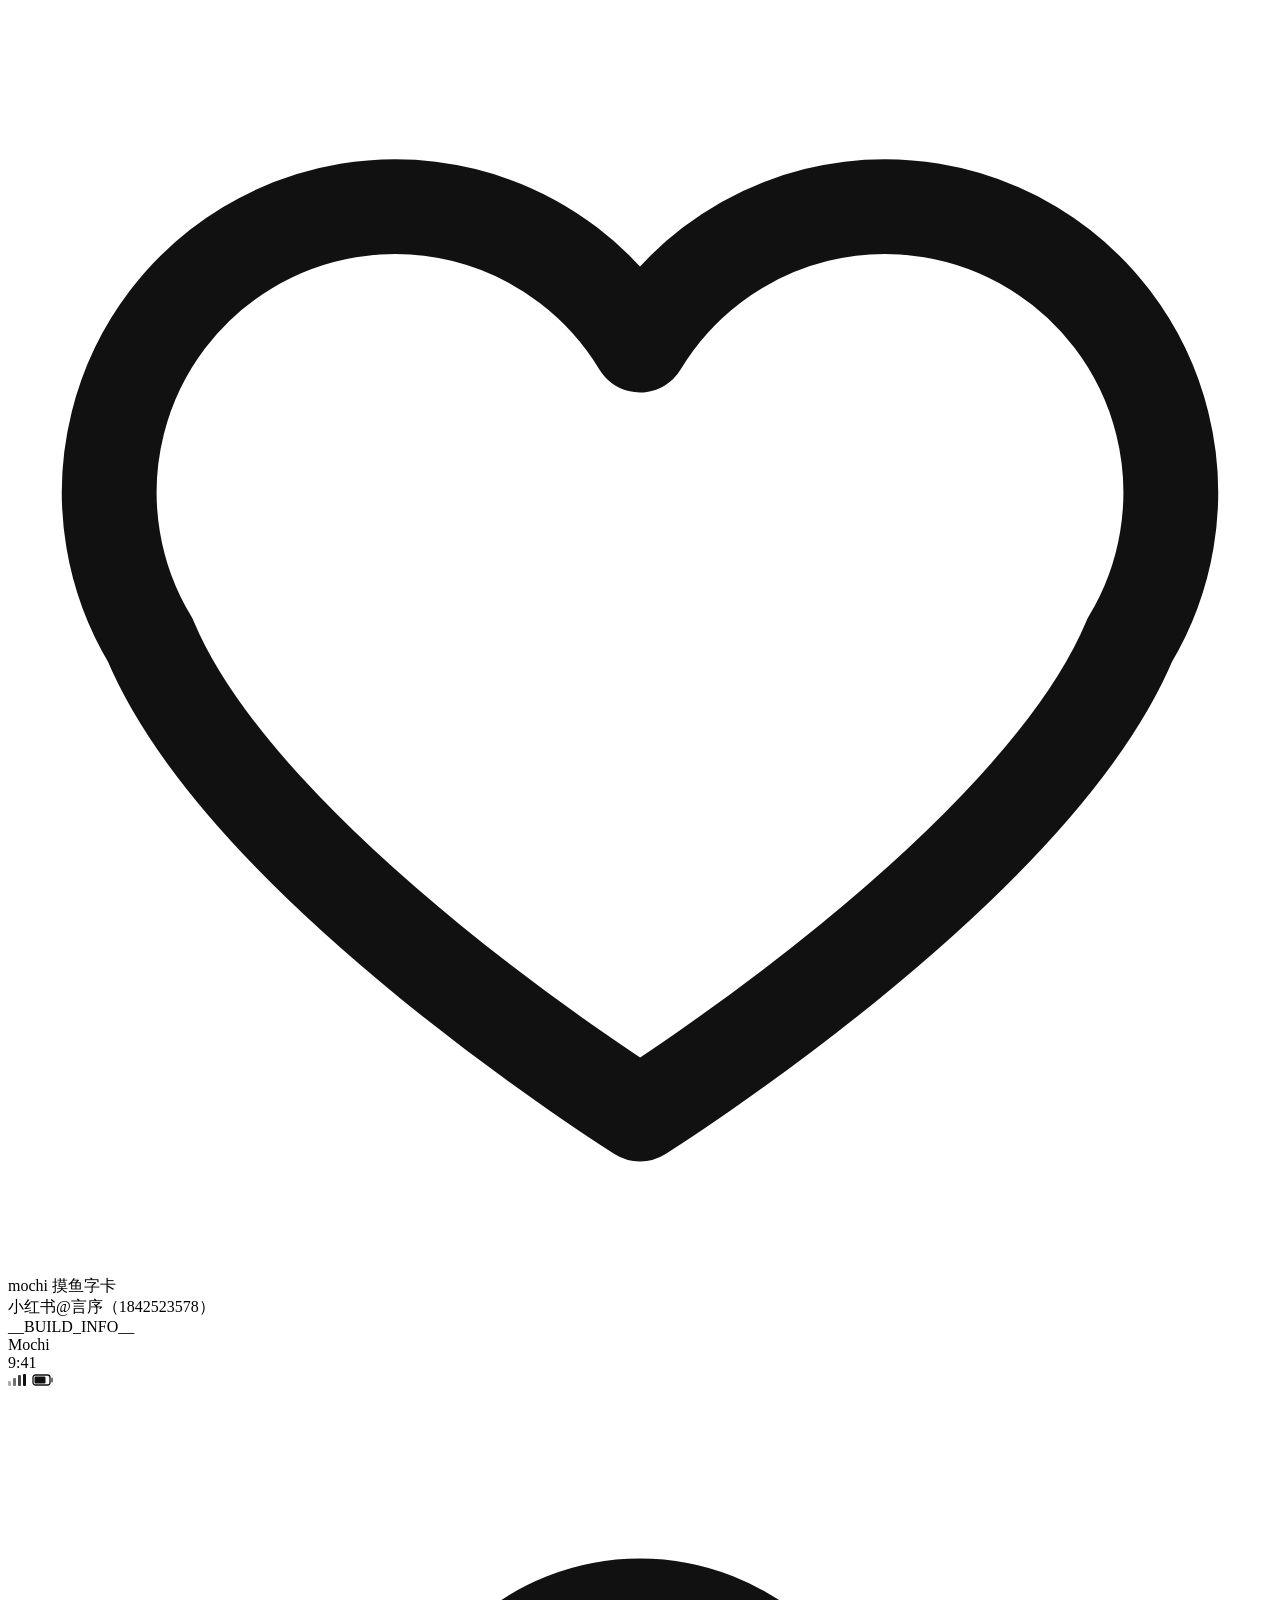
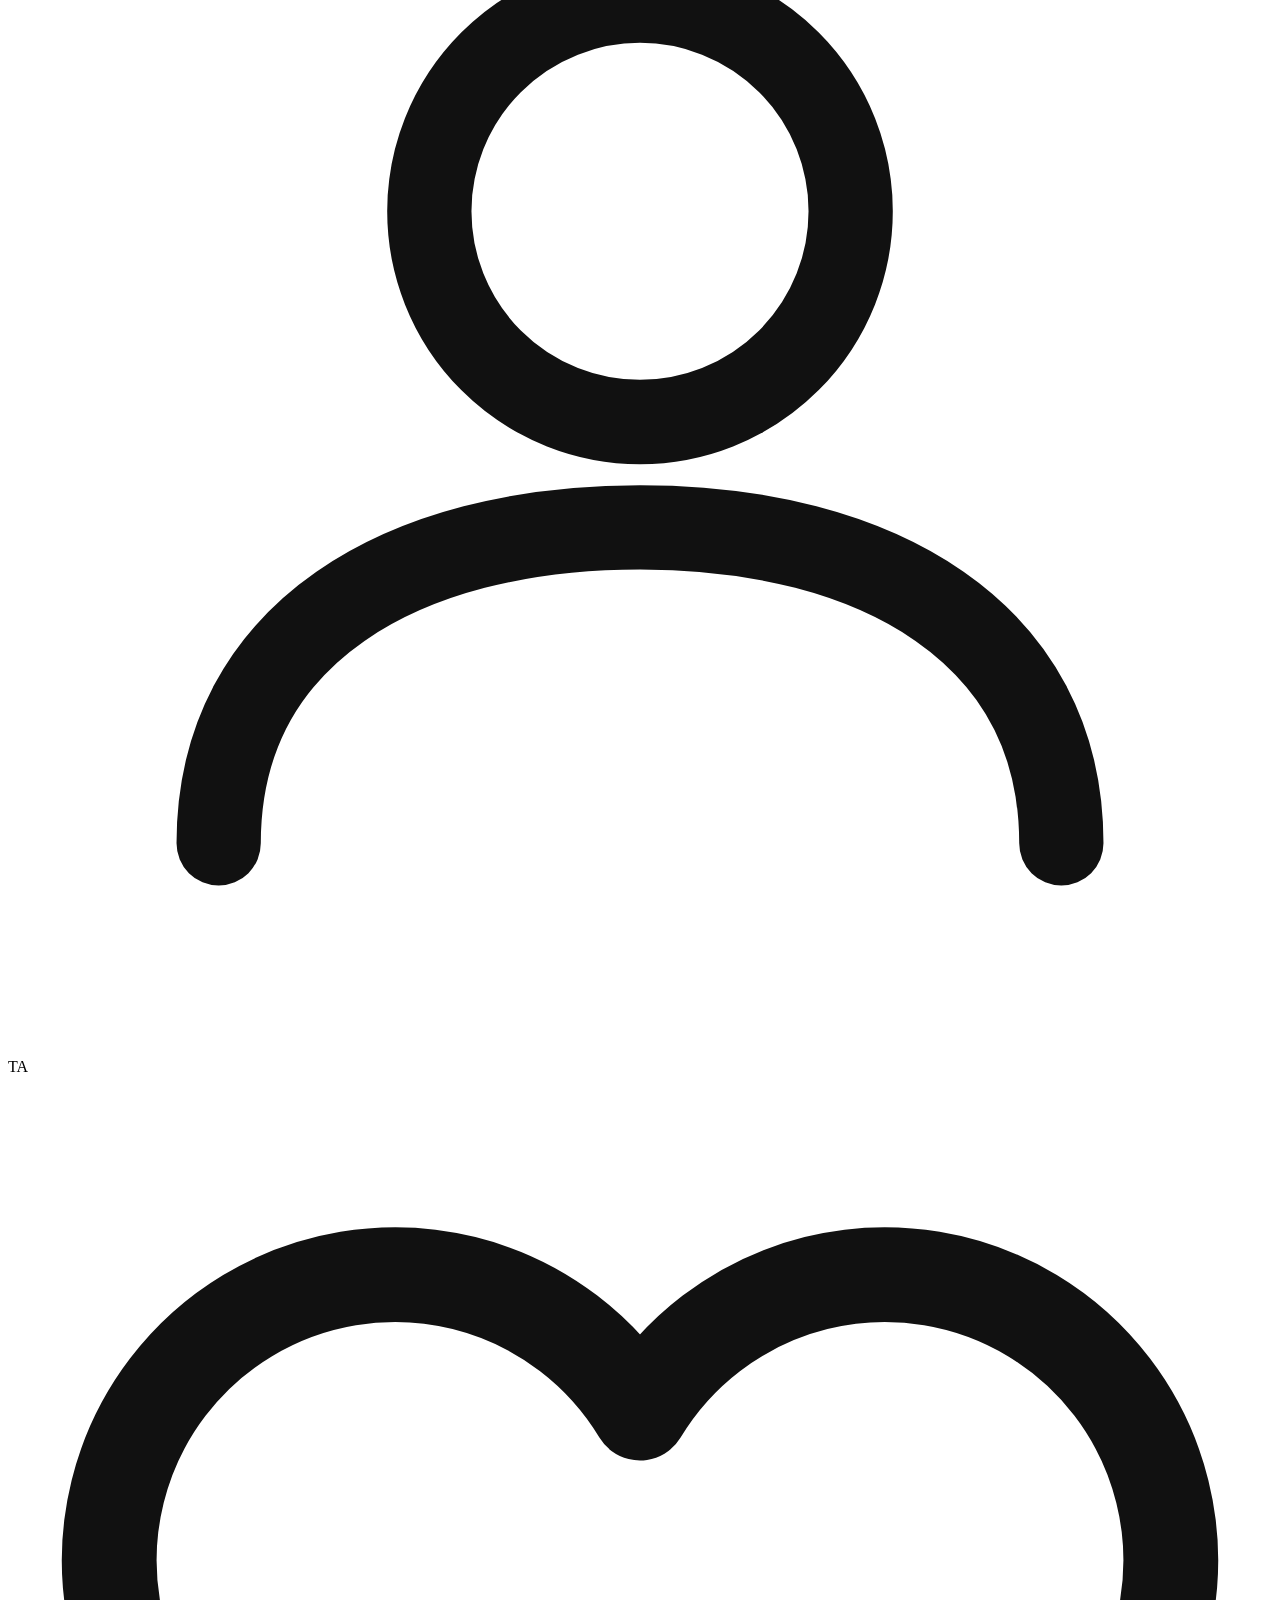
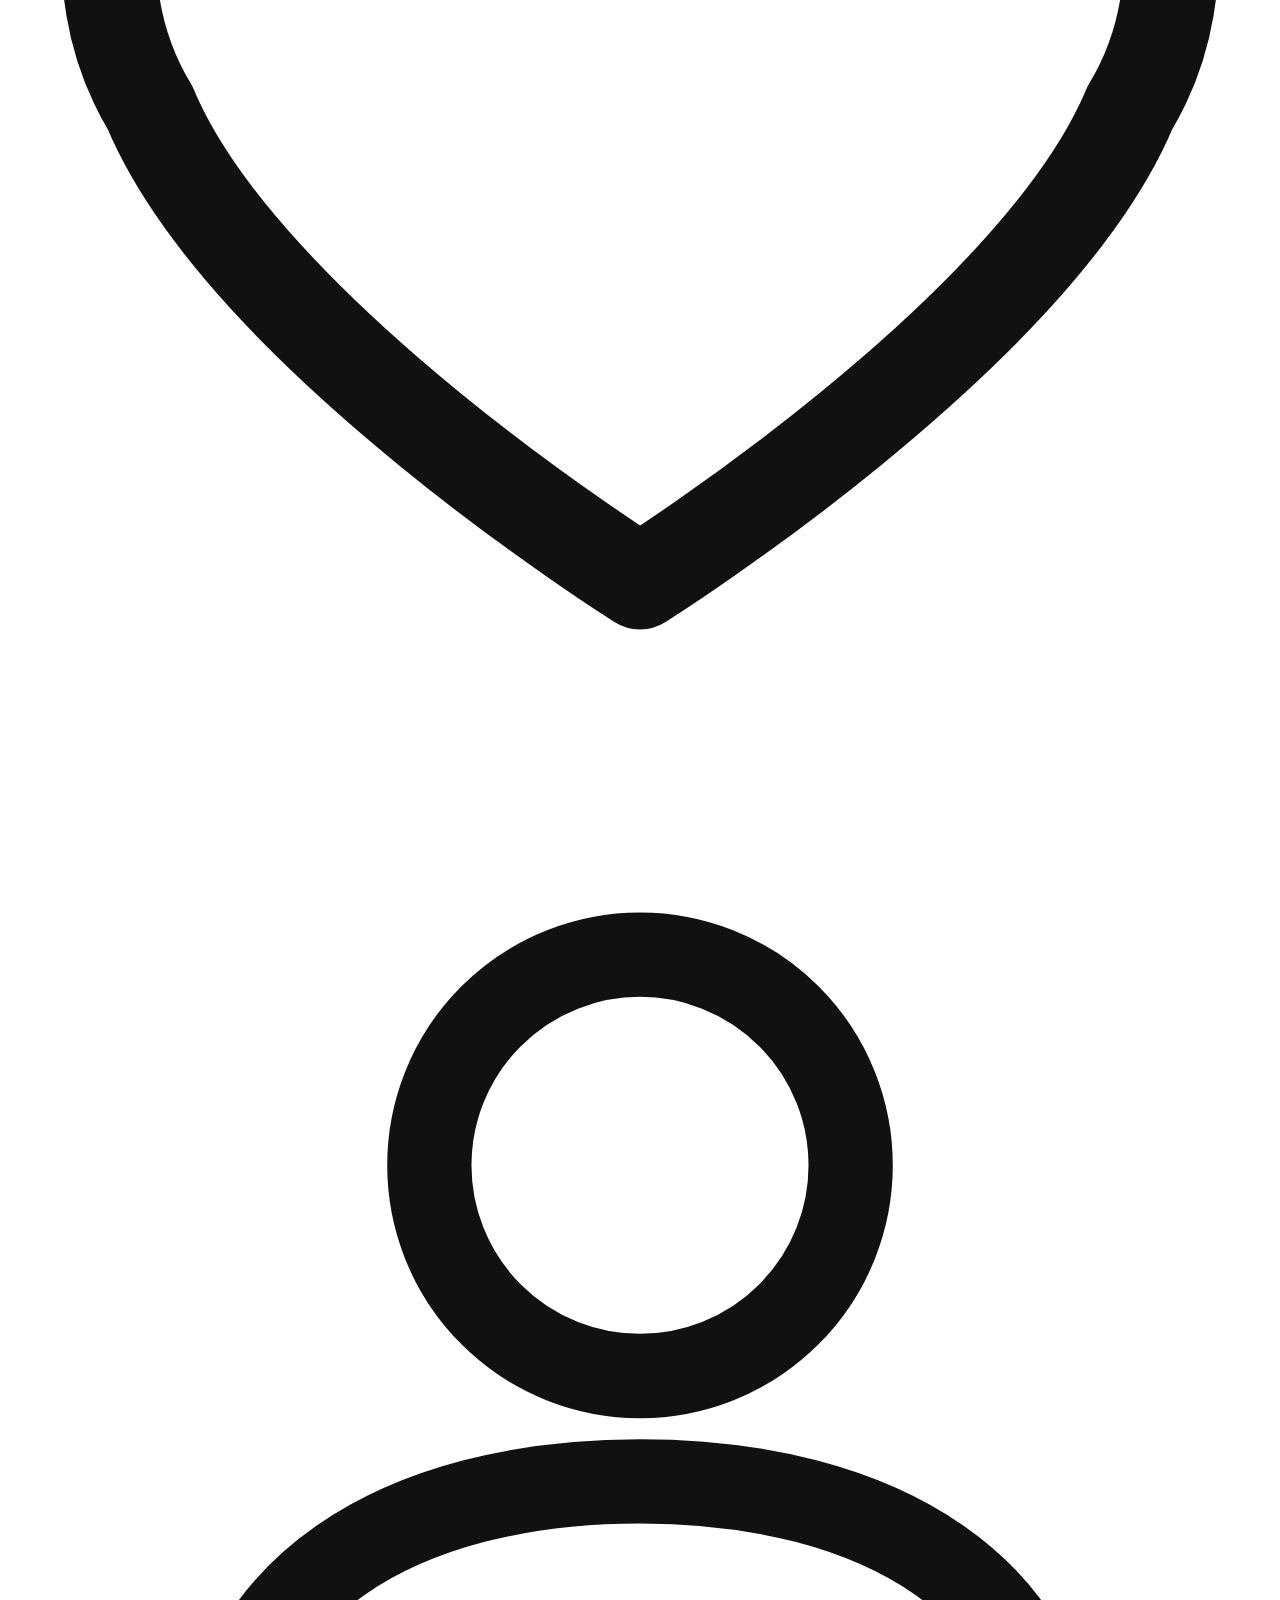
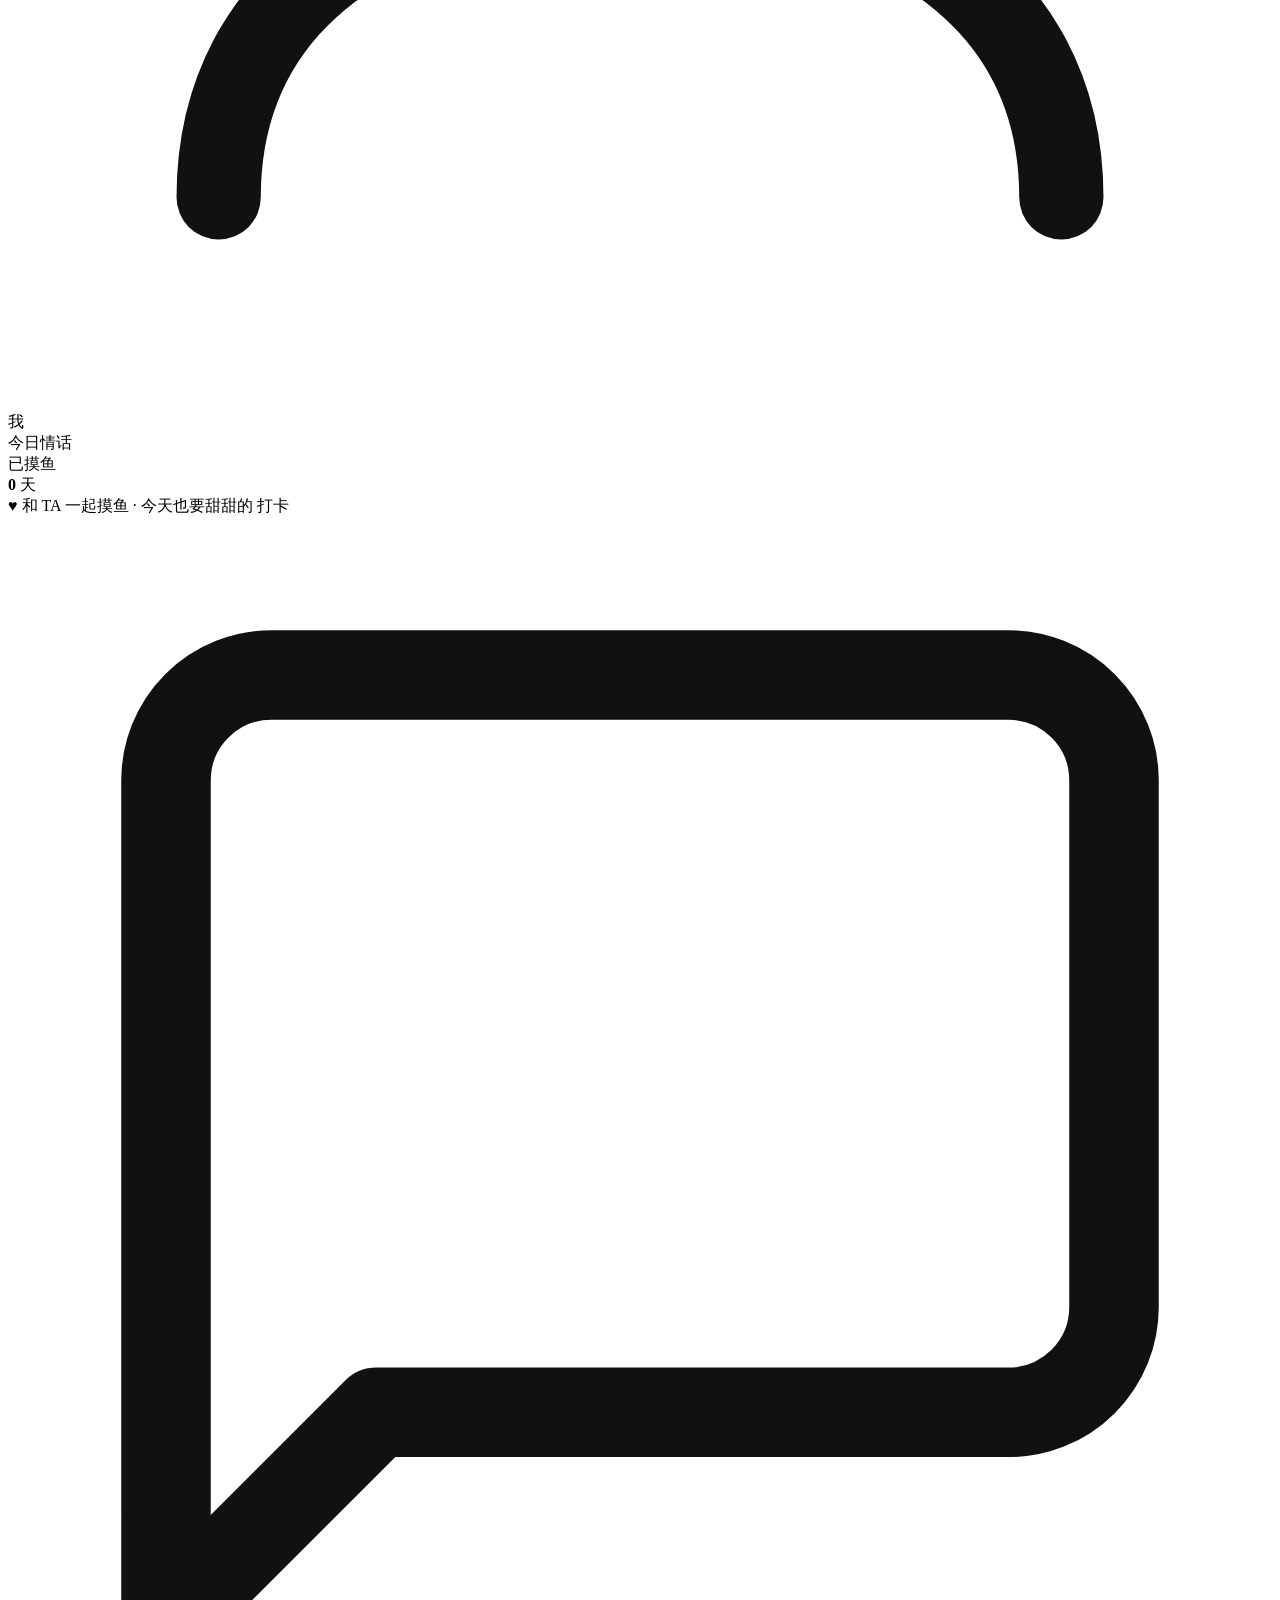
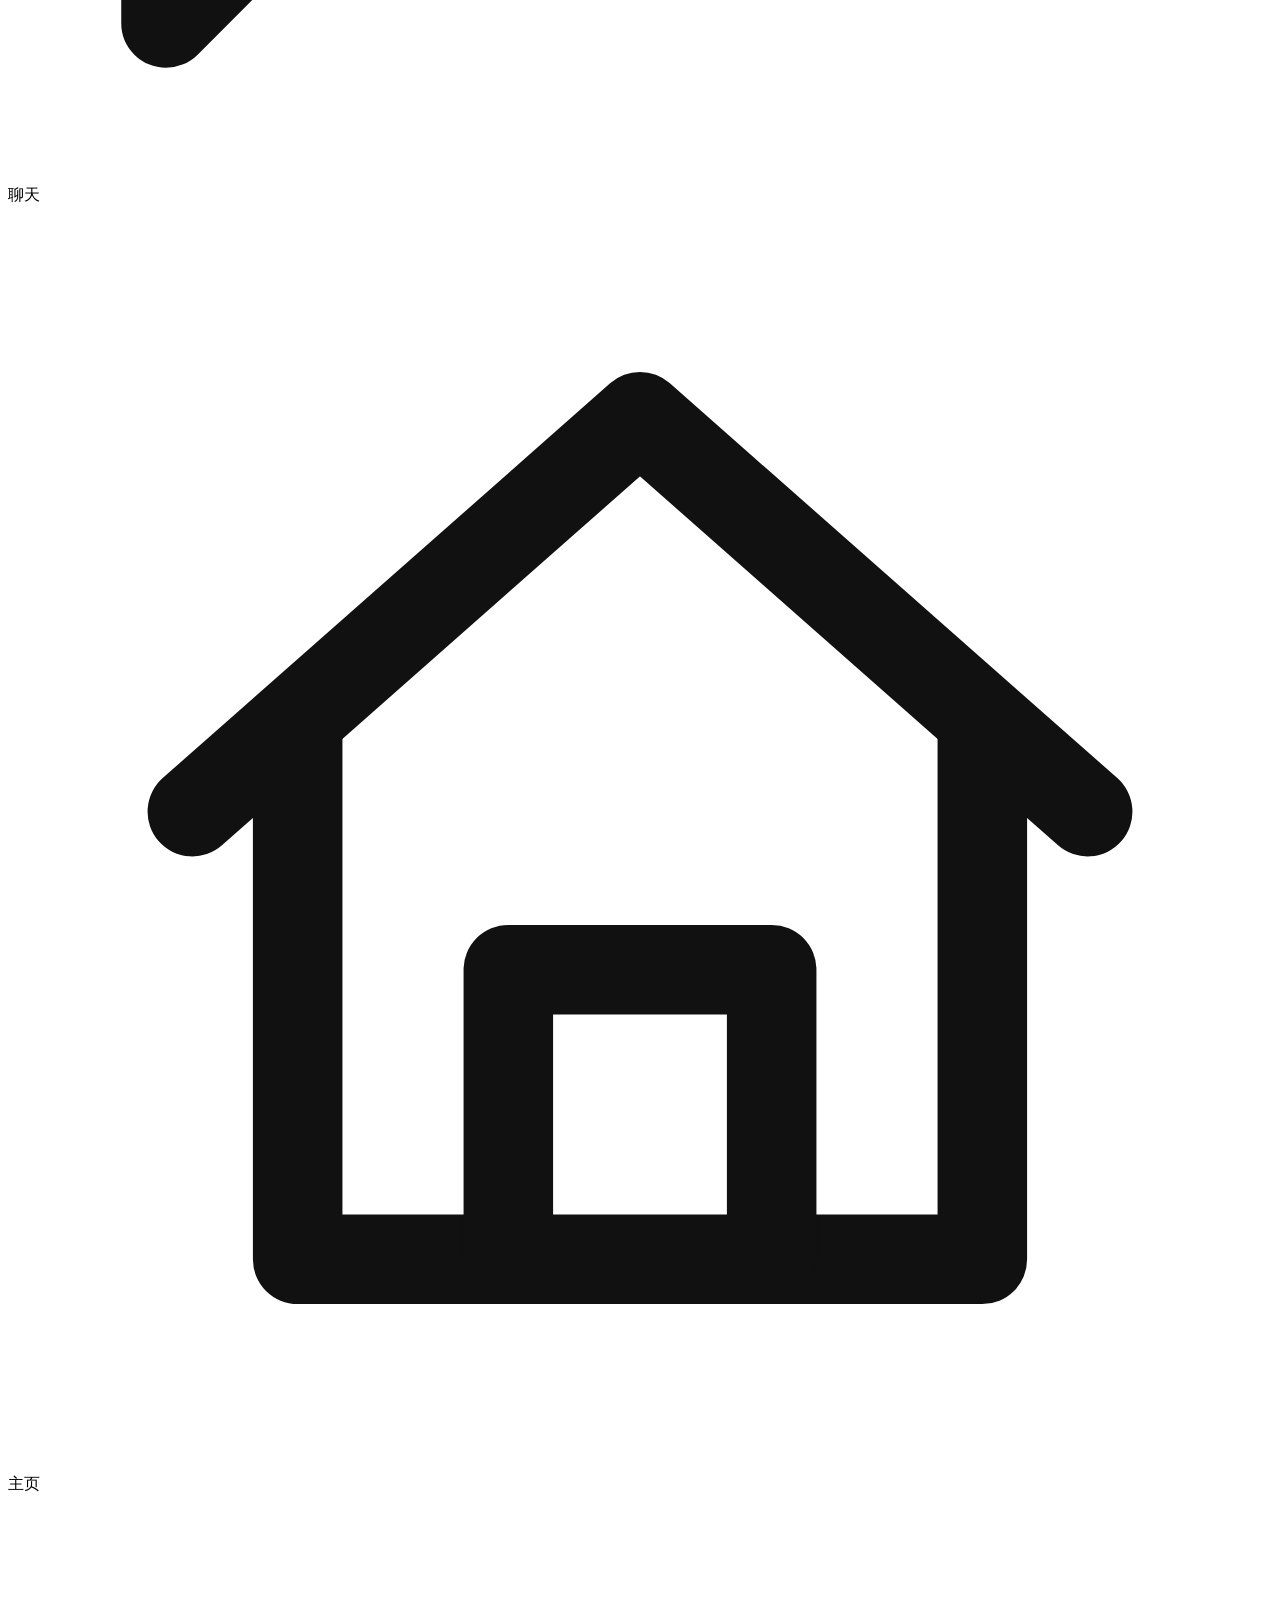
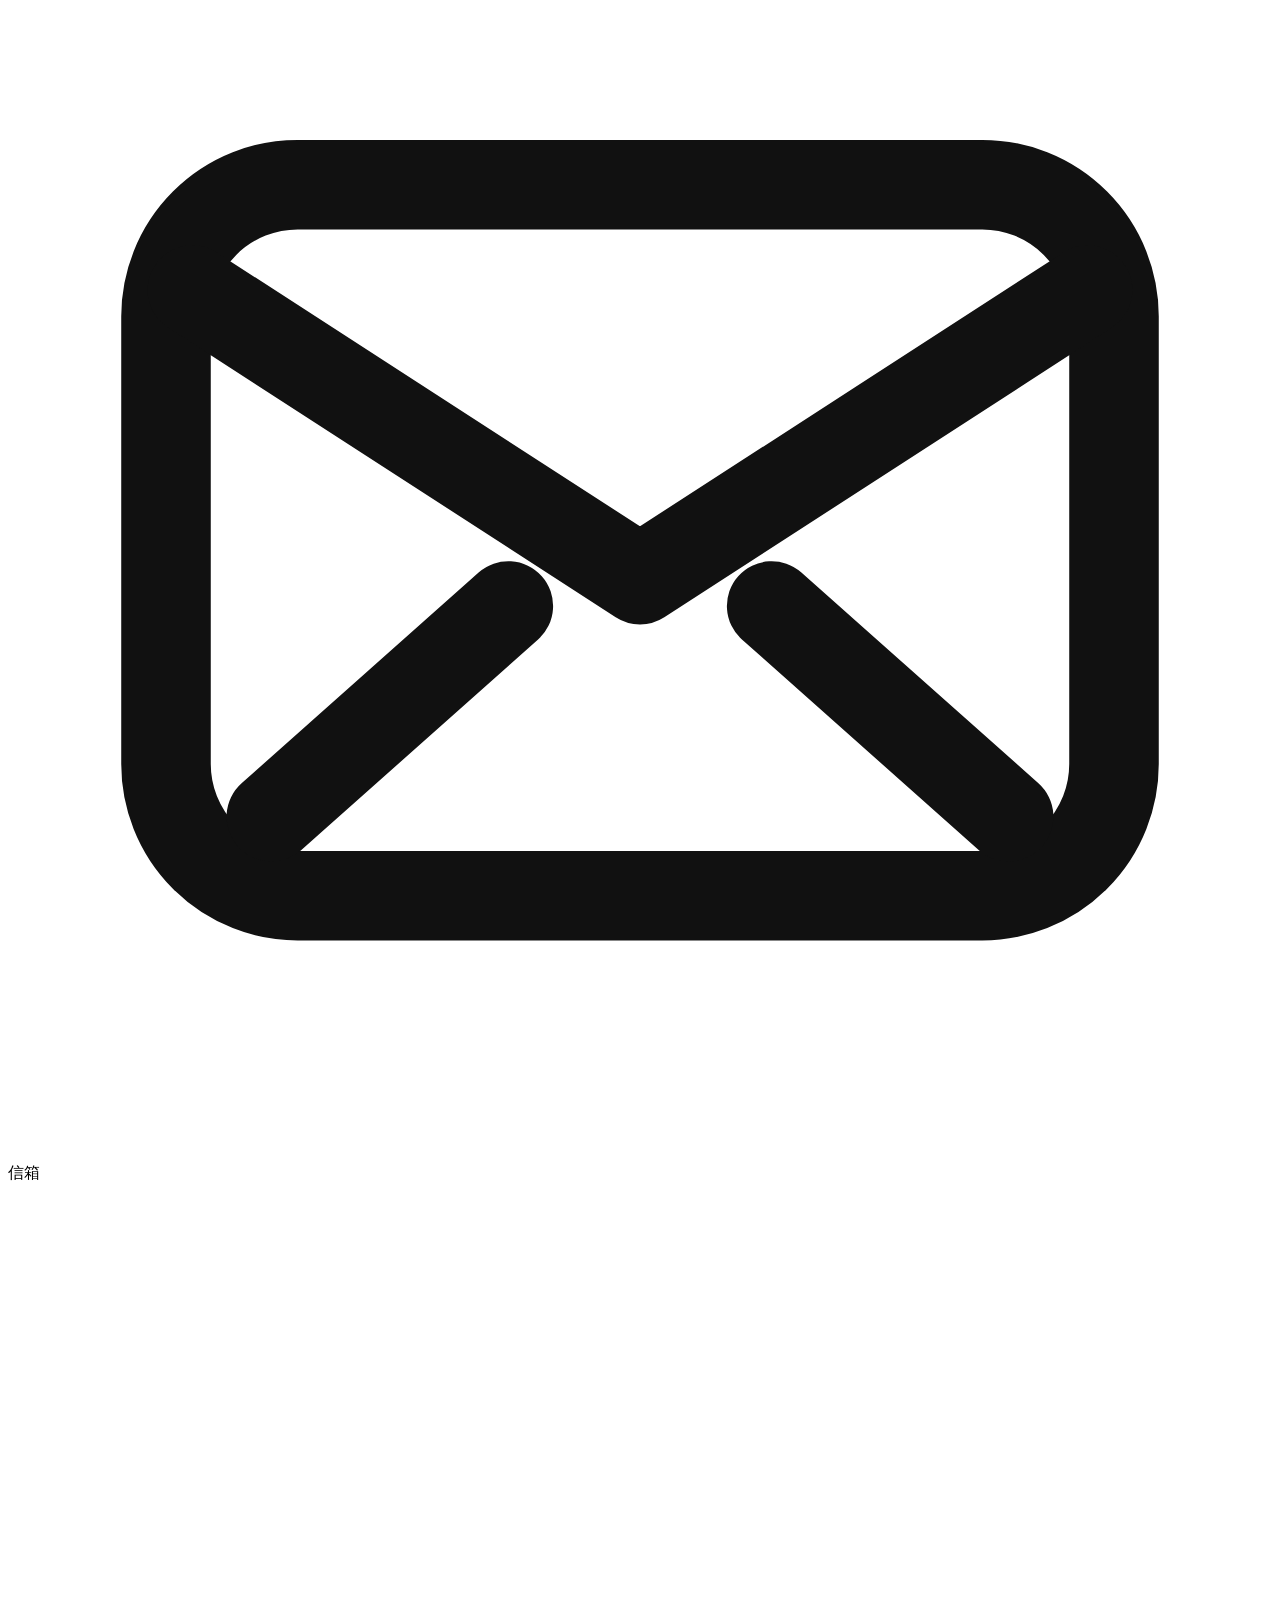
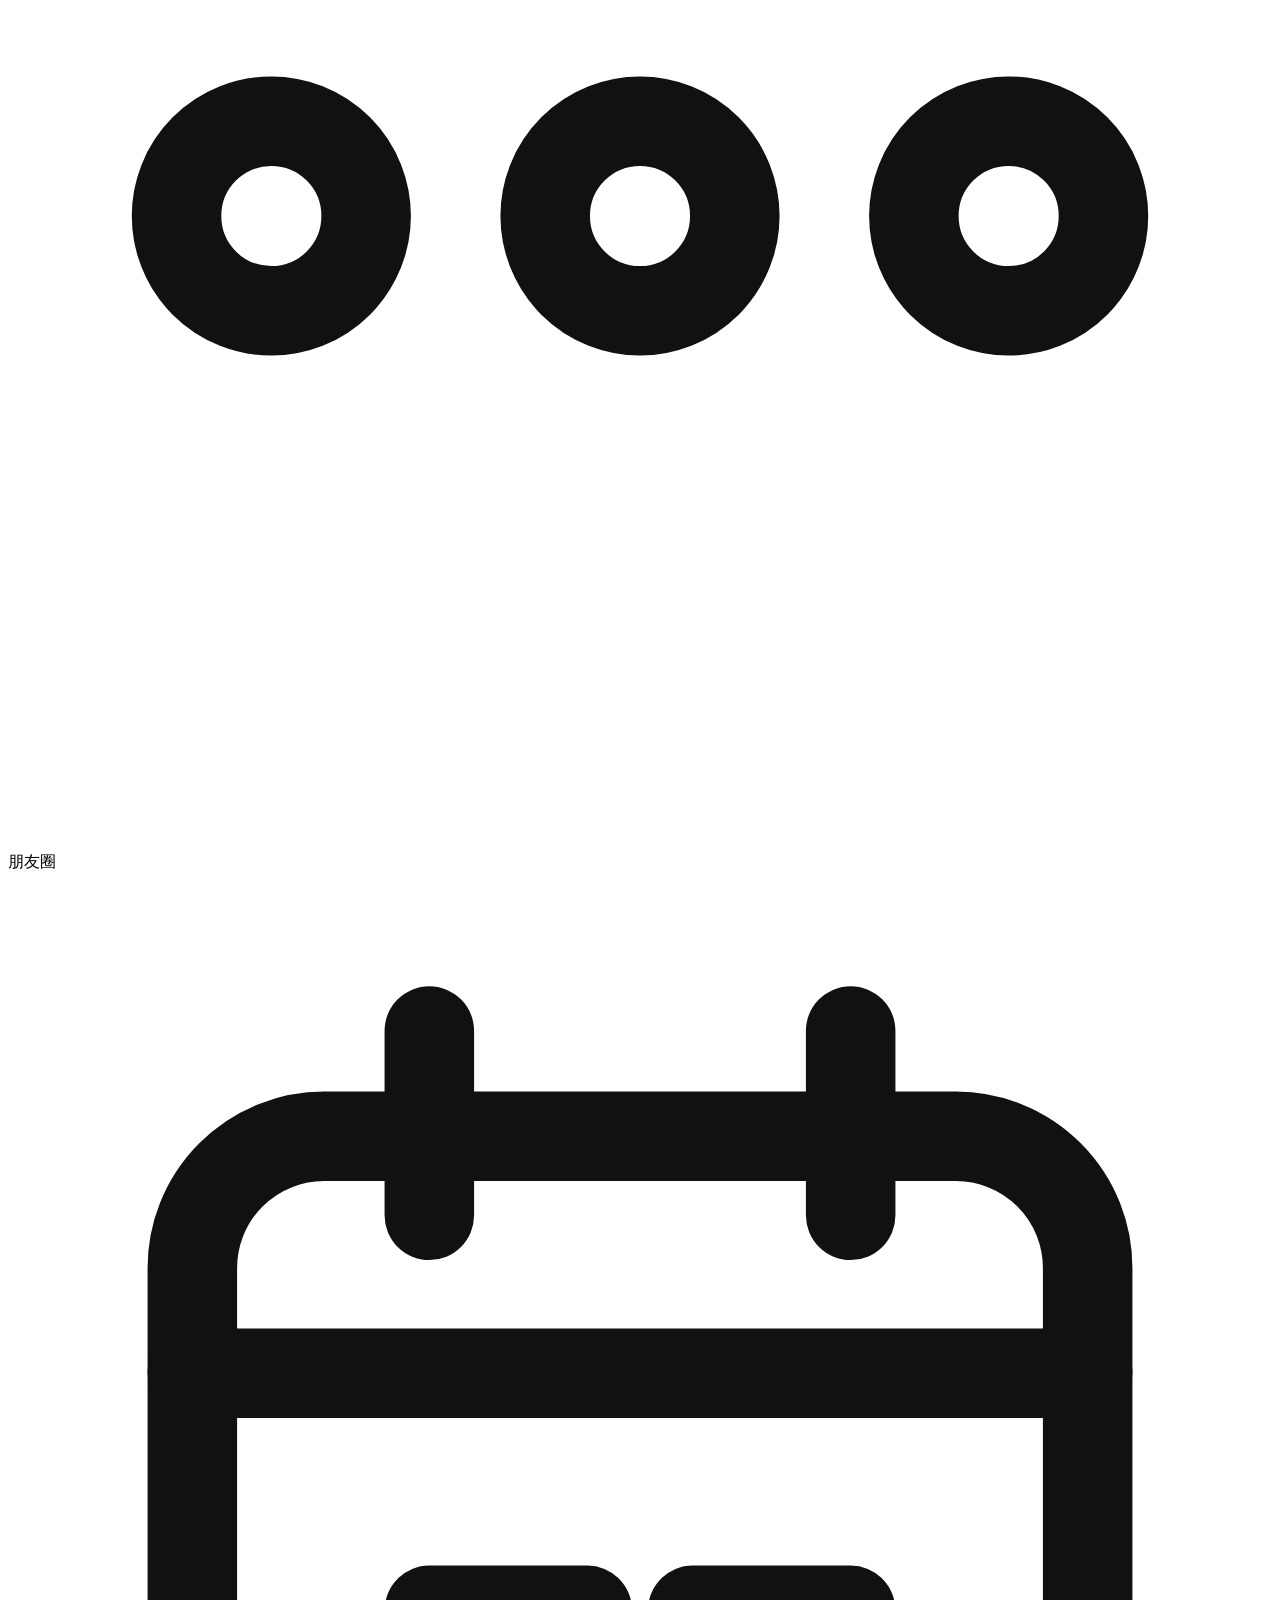
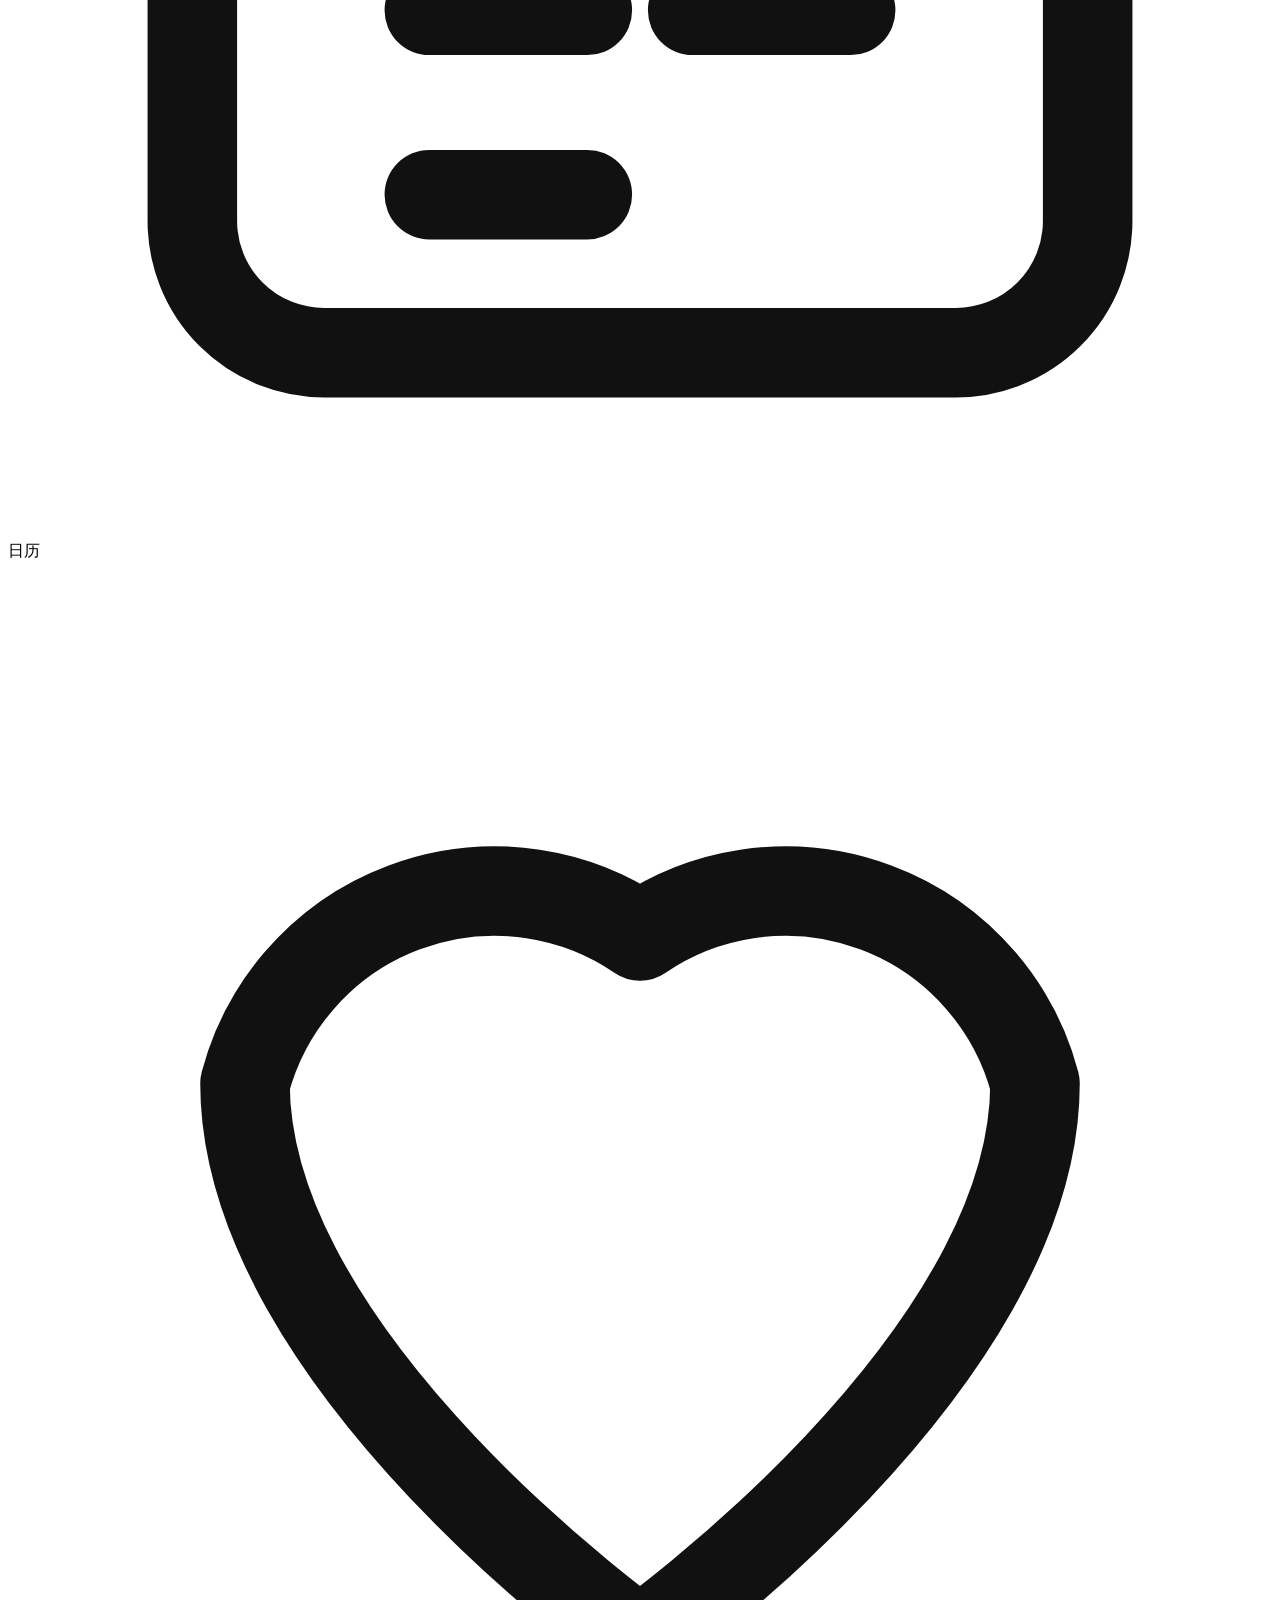
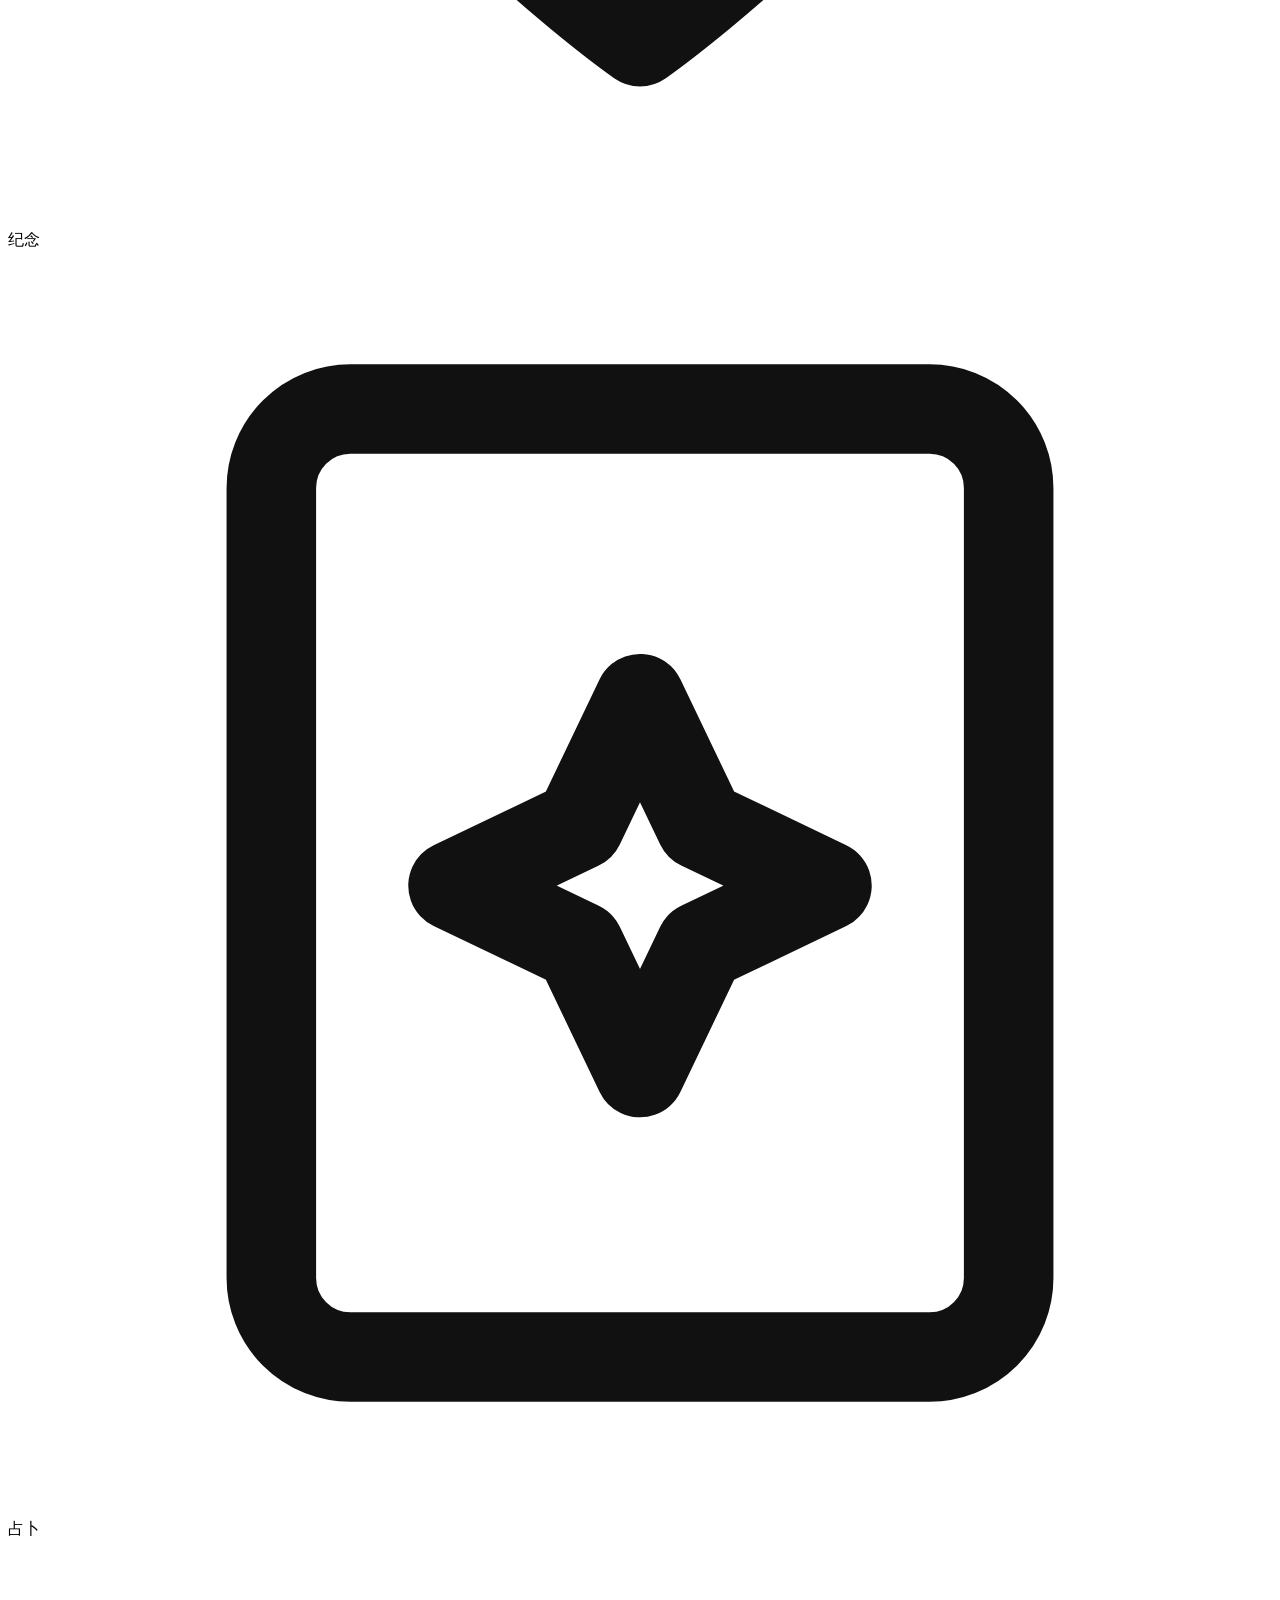
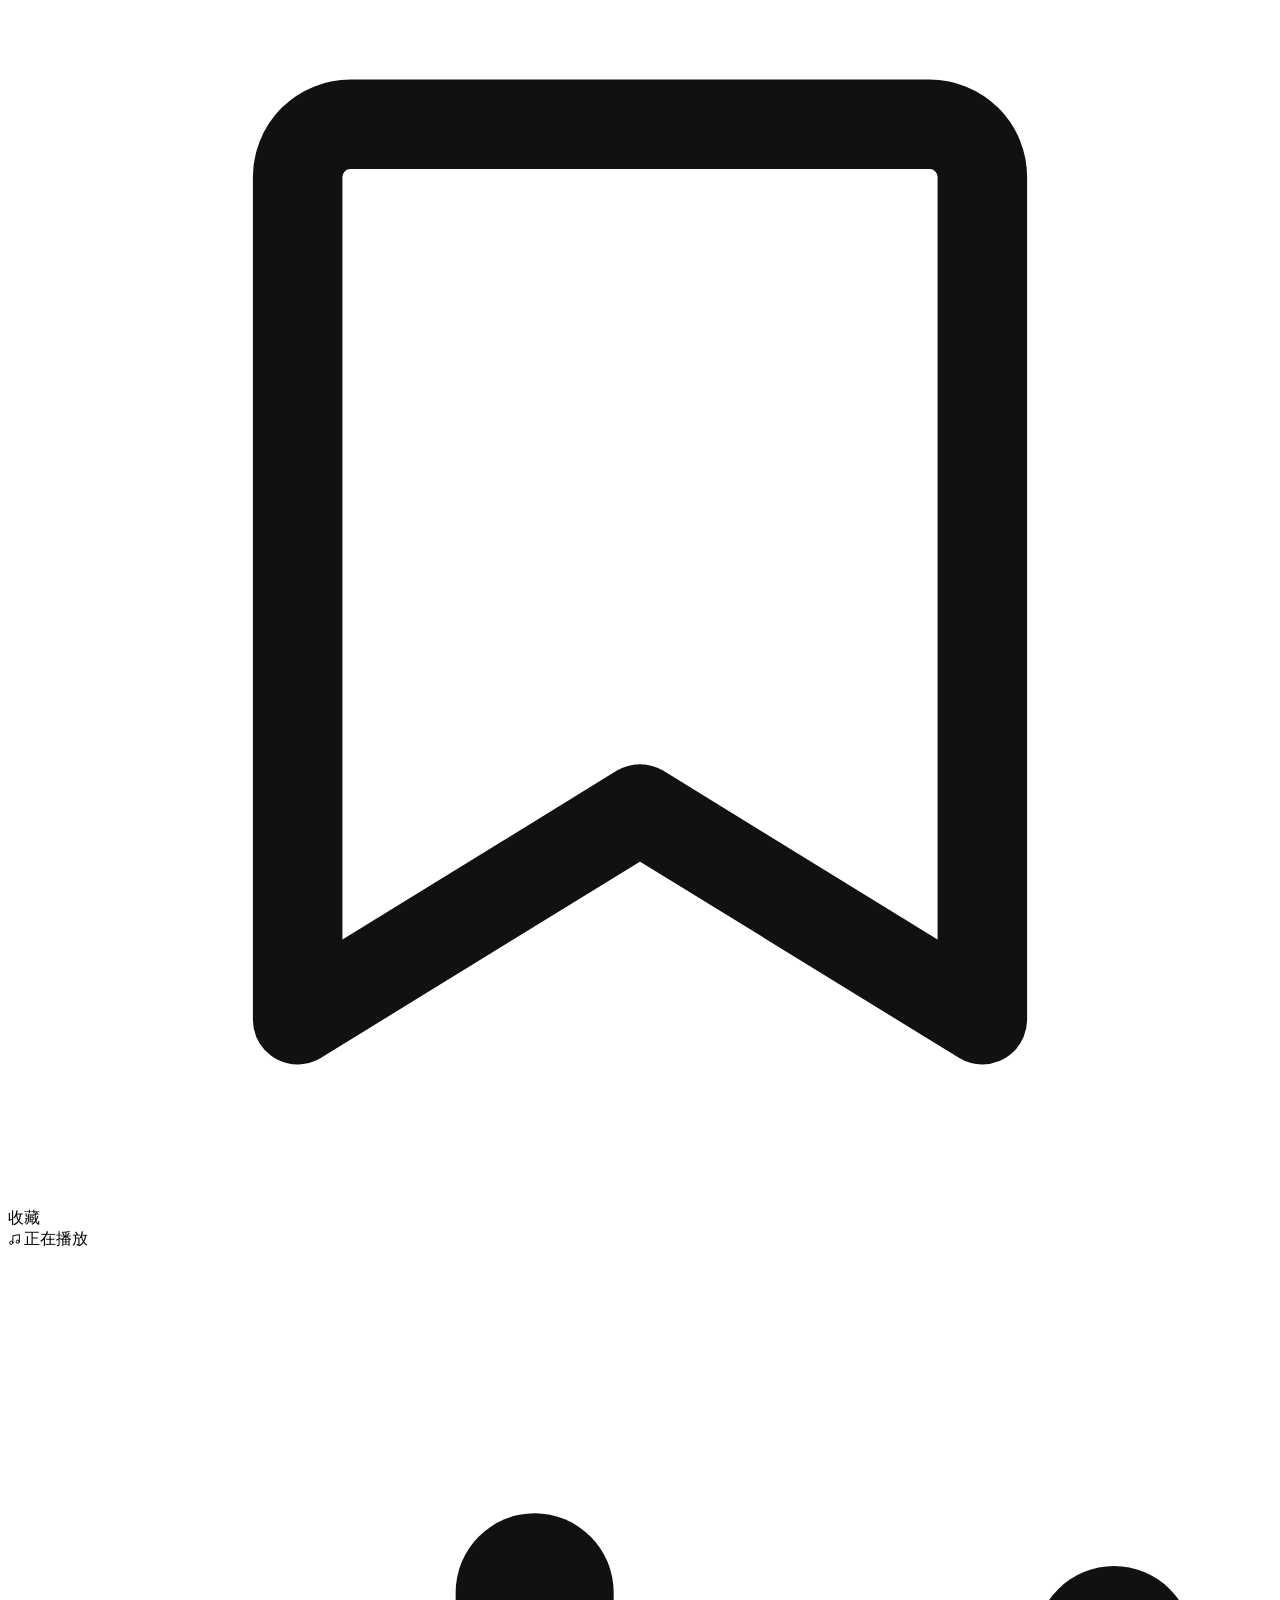
==== commit 6e0c8373: "Add files via upload" ====
--- a/src/template.html
+++ b/src/template.html
@@ -6,7 +6,7 @@
 <title>Mochi 字卡传讯</title>
 <meta name="description" content="情侣专属的摸鱼字卡聊天模拟器">
 <meta name="theme-color" content="#111111">
-<link rel="manifest" href="./manifest.webmanifest">
+<link rel="manifest" href="./manifest.json">
 <link rel="icon" type="image/png" sizes="192x192" href="./icon-192.png">
 <link rel="apple-touch-icon" href="./icon-180.png">
 <meta name="apple-mobile-web-app-capable" content="yes">
@@ -54,7 +54,7 @@
     <!-- 手机桌面（两页：情侣空间 + 音乐播放器） -->
     <div class="page" id="page-phone">
       <div class="decor-bar" id="decor-bar" hidden>
-        <span>装修模式 · 点击图标更换</span>
+        <span>装修模式 · 点击图标更换 / 清除</span>
         <button class="decor-done" id="decor-done">完成</button>
       </div>
       <div class="desktop-pages" id="desktop-pages">
@@ -118,7 +118,7 @@
           <div class="app-name">纪念</div>
         </div>
         <div class="app" data-app="divination">
-          <div class="app-ico"><svg viewBox="0 0 24 24" fill="none" stroke="#111111" stroke-width="1.7" stroke-linecap="round" stroke-linejoin="round"><circle cx="12" cy="10.3" r="6.6"/><path d="M12 8l.75 1.95 1.95.75-1.95.75L12 13.4l-.75-1.95-1.95-.75 1.95-.75z"/><path d="M9.4 7.9l-.5 1.4"/><path d="M6.4 16.8h11.2M7.8 20.2h8.4"/></svg></div>
+          <div class="app-ico"><svg viewBox="0 0 24 24" fill="none" stroke="#111111" stroke-width="1.7" stroke-linecap="round" stroke-linejoin="round"><rect x="5" y="3" width="14" height="18" rx="1.5"/><path d="M12 8.5l1.15 2.4 2.4 1.15-2.4 1.15L12 15.6l-1.15-2.4-2.4-1.15 2.4-1.15z"/></svg></div>
           <div class="app-name">占卜</div>
         </div>
         <div class="app" data-app="note">
@@ -638,7 +638,7 @@
           <div class="txt">清除本地数据</div>
         </div>
       </div>
-      <div class="ver">Mochi 字卡传讯 v3.5.79</div>
+      <div class="ver">Mochi 字卡传讯 v3.5.89</div>
       <div class="ver-credit">原版小红书@言序（1842523578）</div>
     </div>
 
@@ -677,46 +677,121 @@
         </span>
         <span class="ch-name">原版功能介绍</span>
       </div>
-      <div class="cal-scroll">
+            <div class="cal-scroll">
         <div class="cal-card glass">
           <div class="lic-title">Mochi 字卡传讯</div>
-          <div class="lic-p">基于「星言字卡」修改的简约版情侣聊天模拟器，极简黑白灰设计，数据全部保存在本地，无需联网。</div>
+          <div class="lic-p">基于「星言字卡」修改的简约版情侣聊天模拟器，极简黑白灰设计，数据全部保存在本地，无需联网。所有内容均为代码触发、按概率运行，联系方可主动发送聊天消息。</div>
         </div>
         <div class="cal-card glass">
           <div class="lic-h">聊天传讯</div>
-          <div class="lic-li">字卡交流：文字、情绪、心意、交流意图四种字卡回复</div>
+          <div class="lic-li">字卡交流：文字、情绪、心意、交流意图四种字卡回复，联系人所有内容均为字卡回复</div>
           <div class="lic-li">每条消息使用多字卡回复：可开启、调触发概率与最少/最多条数</div>
-          <div class="lic-li">撤回与补发、已读不回、拍一拍、表情包/图片/语音、引用、颜文字附加</div>
+          <div class="lic-li">联系人发送的消息可额外触发聊天情绪字卡（情绪 / 心意 / 交流意图）</div>
+          <div class="lic-li">撤回与补发、已读不回、拍一拍、颜文字附加</div>
+          <div class="lic-li">聊天可同时发送图文消息（表情包或上传图片）</div>
+          <div class="lic-li">聊天可引用消息，引用可发送表情包 + 文字</div>
+          <div class="lic-li">联系人可随机收藏我发送的消息；我也可以收藏联系方发送的消息</div>
           <div class="lic-li">主动发送：TA 会主动找你，可调概率、间隔与免打扰</div>
+          <div class="lic-li">聊天里点击顶部栏联系人的头像可打开【查岗 TA 的日常】页面</div>
+          <div class="lic-li">可搜索聊天记录并跳转到对应位置</div>
         </div>
         <div class="cal-card glass">
           <div class="lic-h">字卡系统</div>
           <div class="lic-li">字卡库：浏览全部字卡，支持搜索与自定义分组管理</div>
+          <div class="lic-li">聊天字卡分类可上传：【主字卡】【颜文字】【emoji】【表情包】【图片】【拍一拍】【语音】分类</div>
+          <div class="lic-li">互动卡片可自定义内容，概率触发互动（在字卡库里）</div>
           <div class="lic-li">TA 的询问 / TA 的小问题 / TA 的好奇 / TA 的吐槽：内容可自定义</div>
           <div class="lic-li">查岗日常字卡：地点、在做什么、说的话，均可自定义</div>
           <div class="lic-li">情绪回复：按你当前的心情自动匹配相应字卡</div>
         </div>
         <div class="cal-card glass">
+          <div class="lic-h">互动卡片</div>
+          <div class="lic-li">联系人发送互动卡片：概率触发弹窗，或直接在聊天发送卡片</div>
+          <div class="lic-li">我发送互动卡片与联系人互动（邀请 TA / 问问 TA 在聊天内发送卡片）</div>
+          <div class="lic-li">可使用【帮我决定】提问联系人（功能参考：@FelixFelicis 9416318007）</div>
+          <div class="lic-li">联系人邀请一起播放音乐</div>
+        </div>
+        <div class="cal-card glass">
           <div class="lic-h">手机桌面</div>
-          <div class="lic-li">桌面多页滑动，可上传壁纸、自定义图标</div>
+          <div class="lic-li">桌面多页滑动，可上传壁纸、自定义功能图标（默认空白需自己装修）</div>
           <div class="lic-li">时钟、日历、备忘录、今日心情、离周末还有几天</div>
-          <div class="lic-li">音乐播放器：播放列表、收藏、播放历史</div>
-          <div class="lic-li">和 TA 一起摸鱼打卡</div>
+          <div class="lic-li">桌面组件【今日情话】为联系人每日随机刷新想对你说的话（可在字卡库自定义添加）</div>
+          <div class="lic-li">桌面组件【今日备忘】可简单输入记录；【今日心情】可简单输入记录</div>
+          <div class="lic-li">和 TA 一起摸鱼打卡，桌面组件可统计摸鱼打卡天数</div>
+          <div class="lic-li">打开 mochi 使用时，我的摸鱼值和联系人的摸鱼值都会随机增加；桌面组件右侧黑色按钮可主动点击 +1</div>
+          <div class="lic-li">桌面【工作值】刷新机制与摸鱼值一致（双方随机增加）</div>
         </div>
         <div class="cal-card glass">
-          <div class="lic-h">主页功能</div>
-          <div class="lic-li">信箱：TA 会来信，可寄信、回信</div>
-          <div class="lic-li">朋友圈：TA 会发动态，可点赞、评论</div>
-          <div class="lic-li">通话：TA 会来电，可接听/拒绝，挂断后变为迷你小框</div>
-          <div class="lic-li">聊天统计：相处天数、消息数、常用字卡与情绪</div>
-          <div class="lic-li">提问记录、查岗、占卜、头像互动、记录</div>
+          <div class="lic-h">查岗</div>
+          <div class="lic-li">桌面【查岗】包含：TA 的日常、TA 在哪里、TA 在做什么、TA 想对你说——为【TA 的日常】字卡库内容随机刷新，可自由添加字卡</div>
+          <div class="lic-li">联系人更新日常时，聊天消息里会发送一条【联系人昵称 更新了一条日常】，且有概率触发联系人提醒你查岗的消息</div>
+        </div>
+        <div class="cal-card glass">
+          <div class="lic-h">音乐</div>
+          <div class="lic-li">音乐功能可本地上传音乐，也可链接上传网易云免费歌曲</div>
+          <div class="lic-li">桌面组件与【音乐】功能同步显示播放状态</div>
+          <div class="lic-li">联系人可主动更换音乐播放模式（循环播放 / 顺序播放 / 随机播放）</div>
+          <div class="lic-li">我的收藏、批量管理、悬浮小框可拖动</div>
+        </div>
+        <div class="cal-card glass">
+          <div class="lic-h">通话</div>
+          <div class="lic-li">联系人可主动拨打和挂断电话；我也可以拨打</div>
+          <div class="lic-li">TA 会来电，可接听 / 拒绝，挂断后变为迷你小框</div>
+          <div class="lic-li">来电可播放自定义铃声（音效设置）</div>
+        </div>
+        <div class="cal-card glass">
+          <div class="lic-h">信箱</div>
+          <div class="lic-li">信箱里我可以主动给联系人写信和回信</div>
+          <div class="lic-li">联系人可以主动写信和回信</div>
+          <div class="lic-li">新来信标记、回信确认等概率在回复设置-信箱可调</div>
+        </div>
+        <div class="cal-card glass">
+          <div class="lic-h">朋友圈</div>
+          <div class="lic-li">朋友圈里我可以主动发布朋友圈动态（点右上角 + 图标）</div>
+          <div class="lic-li">联系人可主动发布朋友圈</div>
+          <div class="lic-li">联系人可评论、回复我的朋友圈，我也可以评论、回复</div>
+          <div class="lic-li">点击动态头像可查看我的 / 联系人的全部朋友圈</div>
+          <div class="lic-li">点赞、评论、通知提醒（未读数字角标）</div>
+        </div>
+        <div class="cal-card glass">
+          <div class="lic-h">日历</div>
+          <div class="lic-li">每日首次打开，联系人会在日历留言并触发弹窗</div>
+          <div class="lic-li">日历里除了联系人留言，我也可以简单留言</div>
+          <div class="lic-li">日历可切换月份查看</div>
+        </div>
+        <div class="cal-card glass">
+          <div class="lic-h">纪念</div>
+          <div class="lic-li">桌面【纪念】可设置纪念日和倒数日</div>
+          <div class="lic-li">恋爱纪念日显示在桌面顶部双方头像下方（我们在一起的天数）</div>
+          <div class="lic-li">下一个纪念日倒计时</div>
+        </div>
+        <div class="cal-card glass">
+          <div class="lic-h">记录统计</div>
+          <div class="lic-li">桌面【提问记录】统计历史：提问记录、TA 的询问、TA 的小问题、TA 的好奇、TA 的吐槽、我的邀请 / 问问</div>
+          <div class="lic-li">桌面【主页】统计以下历史：联系人今日情话、联系人换头像、通话记录、每日摸鱼值、我的今日备忘、我的今天的心情</div>
+          <div class="lic-li">桌面【聊天统计】统计：相处记录（第一次聊天时间、最近聊天时间、聊天消息条数、文字数量、收藏记录）、聊天记录（消息比例、最常聊天时间段、最常聊天日期、平均每日消息、最长连续聊天、单日最高消息）、情绪表达（文字字卡 / 情绪 / 心意 / 交流意图使用次数排行）</div>
         </div>
         <div class="cal-card glass">
           <div class="lic-h">个性化</div>
-          <div class="lic-li">联系人名称与头像，消息头像形状（圆形/方形）</div>
-          <div class="lic-li">聊天壁纸、气泡样式</div>
+          <div class="lic-li">联系人昵称和我的昵称在桌面双方头像组件下方修改</div>
+          <div class="lic-li">联系人名称与头像，消息头像形状（圆形 / 方形）</div>
+          <div class="lic-li">可自定义上传全局字体（聊天及其他页面全局生效）和自定义聊天气泡</div>
+          <div class="lic-li">聊天壁纸、气泡样式、气泡框大小</div>
+          <div class="lic-li">联系人【头像互动】可上传图片，联系人可触发随机更换头像</div>
+          <div class="lic-li">【头像互动】里点击切换联系人头像，可触发直接更换 / 联系人同意 / 联系人拒绝换头像</div>
           <div class="lic-li">通用设置：回复速度、概率、条数等参数可调</div>
           <div class="lic-li">后台保活与后台通知</div>
+          <div class="lic-li">后台保活：开启可播放禁音音频；打开【后台弹窗】并设置浏览器弹窗权限，联系人发送消息可触发浏览器弹窗</div>
+        </div>
+        <div class="cal-card glass">
+          <div class="lic-h">音效设置</div>
+          <div class="lic-li">可本地上传音频设置：【联系人来电铃声】【联系人聊天消息音效】【我的消息音效】</div>
+          <div class="lic-li">上传后可试听、清除；未设置则不播放</div>
+        </div>
+        <div class="cal-card glass">
+          <div class="lic-h">数据</div>
+          <div class="lic-li">数据存储设备本地，可导入导出</div>
+          <div class="lic-li">支持导入星言简约版聊天字卡库导出的 json（字卡内容与分组完整导入）</div>
         </div>
         <div class="cal-card glass">
           <div class="lic-h">许可</div>
